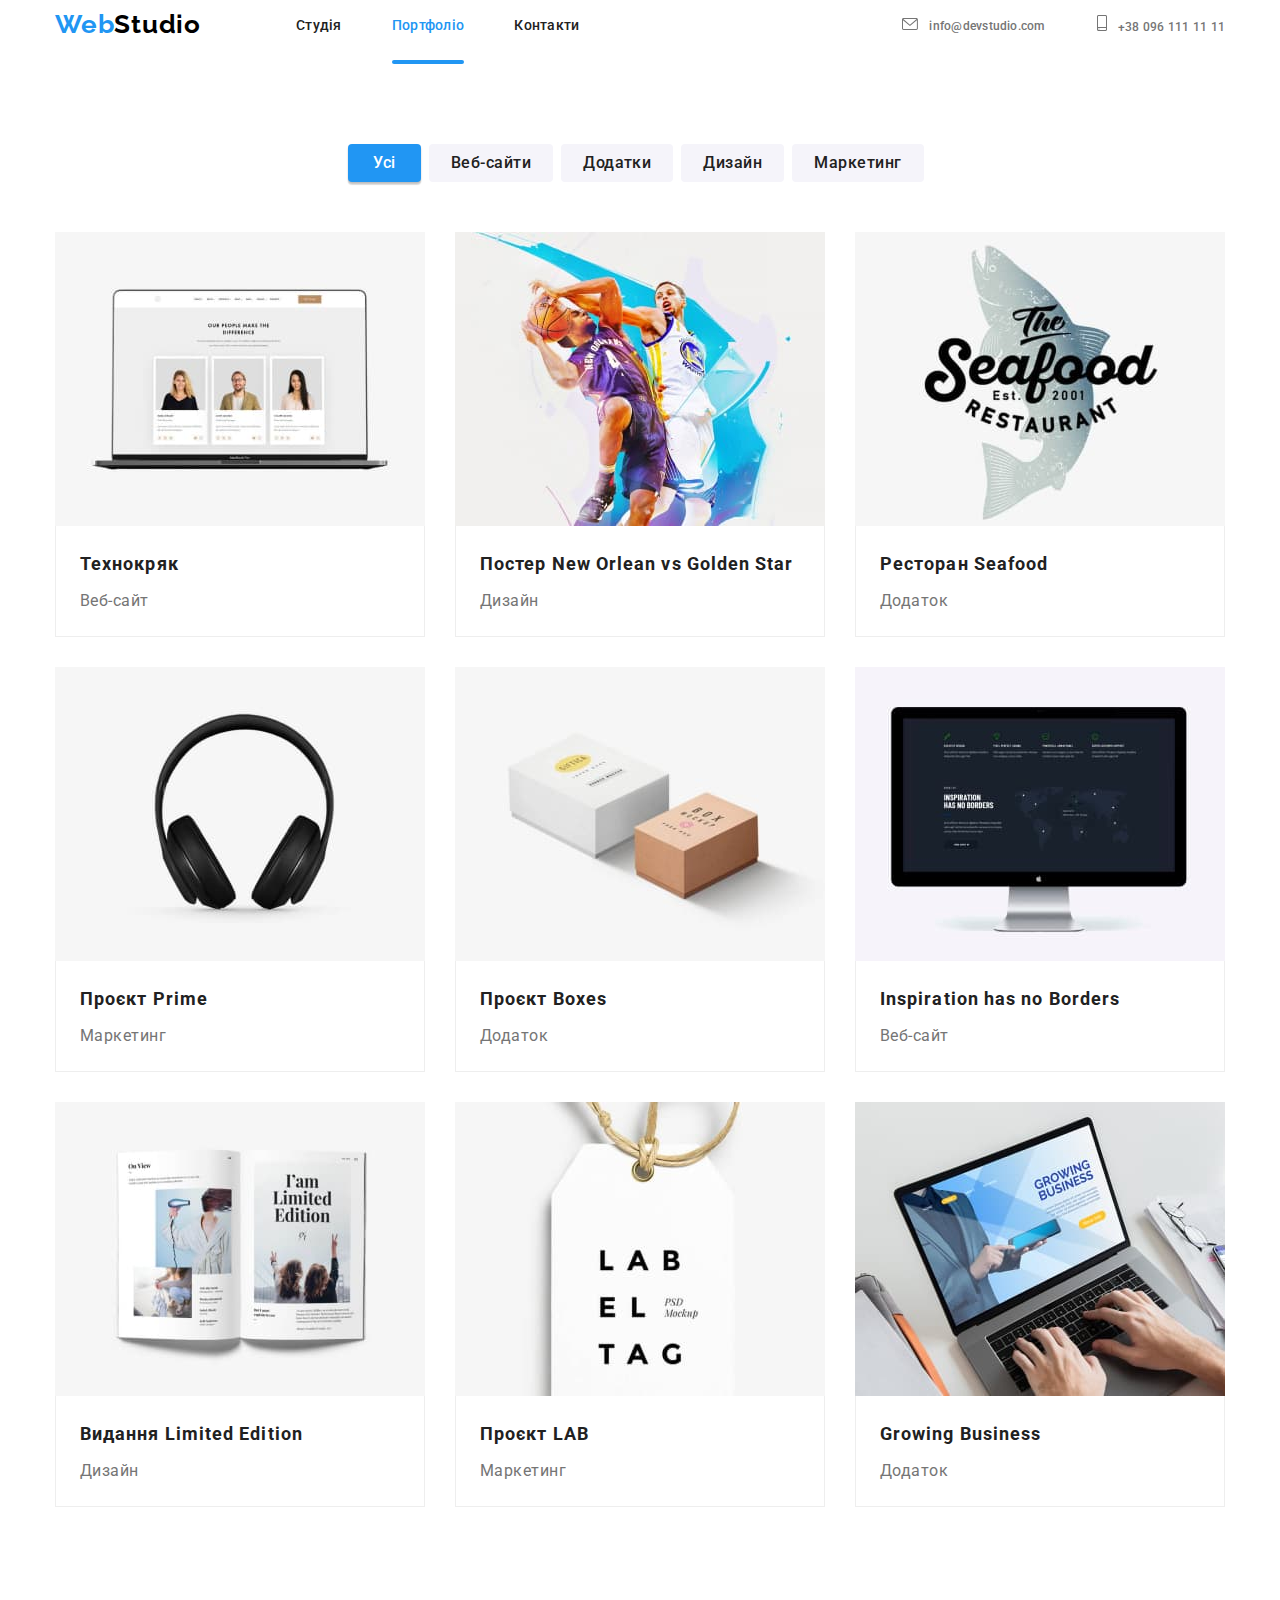
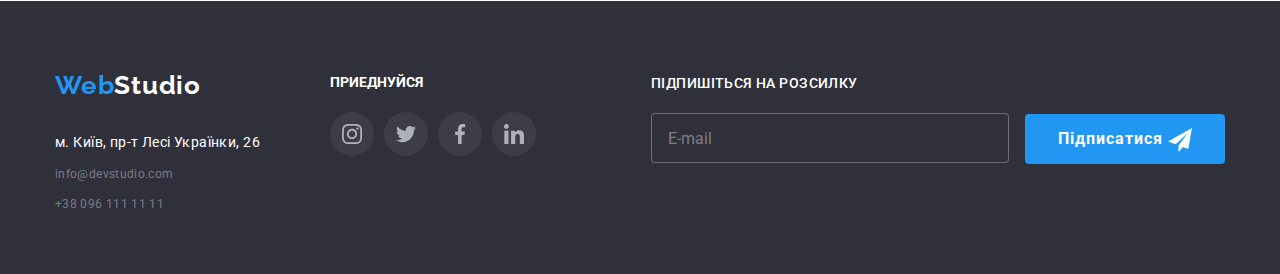
==== portfolio.html @ ecdab1cc "hw-08 in work" ====
<!DOCTYPE html>
<html lang="uk">
  <head>
    <meta charset="UTF-8" />
    <meta http-equiv="X-UA-Compatible" content="IE=edge" />
    <meta name="viewport" content="width=device-width, initial-scale=1.0" />
    <title>Портфоліо-5</title>
    <link
      href="https://fonts.googleapis.com/css2?family=Raleway:wght@700&family=Roboto:wght@400;500;700;900&display=swap"
      rel="stylesheet"
    />
    <link
      rel="stylesheet"
      href="https://cdnjs.cloudflare.com/ajax/libs/modern-normalize/1.1.0/modern-normalize.min.css"
    />
    <link rel="stylesheet" href="./css/main.min.css" />
  </head class="page-header">
  <!-- Body - Портфоліо -->
  <body class="portfolio-page">
    <!-- Header - Портфоліо -->
    <header>
      <div class="container header__container">
        <nav class="header__navigation">
          <a href="index.html" class="logo-studio"
            ><span class="logo-studio__first-title">Web</span
            ><span class="logo-studio__second-title">Studio</span></a
          >
          <ul class="header__nav-menu">
            <li>
              <a class="header__item" href="index.html">Студія</a>
            </li>
            <li>
              <div class="strip-line">
                <a
                  class="header__item header__item--current"
                  href="portfolio.html"
                  >Портфоліо</a
                >
              </div>
            </li>
            <li>
              <a class="header__item" href="#">Контакти</a>
            </li>
          </ul>
        </nav>
        <ul class="connection">
          <li>
            <a class="connection__contact" href="email:info@devstudio.com">
              <svg
                aria-label="конверт"
                class="connection__icon"
                width="16"
                height="12"
              >
                <use href="./images/sprite.svg#icon-envelope"></use>
              </svg>
              info@devstudio.com</a
            >
          </li>
          <li>
            <a class="connection__contact" href="tel:+380961111111">
              <svg
                aria-label="смартфон"
                class="connection__icon"
                width="10"
                height="16"
              >
                <use href="./images/sprite.svg#icon-smartphone"></use>
              </svg>
              +38 096 111 11 11</a
            >
          </li>
        </ul>
      </div>
    </header>
    <!-- Main - Портфоліо -->
    <main class="page-porfolio">
      <section class="services-portfolio section">
        <div class="container">
          <h1 class="visually-hidden">Сторінка портфоліо</h1>
          <ul class="menu menu-nav-porfolio">
            <li class="button-menu">
              <button
                type="button"
                class="list-button list-button--active first"
              >
                Усі
              </button>
            </li>
            <li class="button-menu">
              <button type="button" class="list-button">Веб-сайти</button>
            </li>
            <li class="button-menu">
              <button type="button" class="list-button">Додатки</button>
            </li>
            <li class="button-menu">
              <button type="button" class="list-button">Дизайн</button>
            </li>
            <li class="button-menu">
              <button type="button" class="list-button">Маркетинг</button>
            </li>
          </ul>
          <ul class="menu-service service-portfolio">
            <li class="picture-portfolio">
              <a href="#" class="cards-portfolio">
                <div class="cards-portfolio-overlay">
                  <img src="./images/img-01.jpg" alt="Технокряк" width="370" />
                  <p class="overlay">
                    Ресурс пропонує комплексні пропозиції з різним рівнем
                    функціоналу та сервісів. Все це дозволить відвідувачу
                    отримати вичерпні відомості про компанію чи приватну особу.
                  </p>
                </div>
                <div class="menu-description">
                  <h2 class="menu-portfolio">Технокряк</h2>
                  <p class="service-name">Веб-сайт</p>
                </div>
              </a>
            </li>
            <li class="picture-portfolio">
              <a href="#" class="cards-portfolio">
                <div class="cards-portfolio-overlay">
                  <img
                    src="./images/img-02.jpg"
                    alt="Постер New Orlean vs Golden Star"
                    width="370"
                  />
                  <p class="overlay">
                    Ресурс пропонує комплексні пропозиції з різним рівнем
                    функціоналу та сервісів. Все це дозволить відвідувачу
                    отримати вичерпні відомості про компанію чи приватну особу.
                  </p>
                </div>
                <div class="menu-description">
                  <h2 class="menu-portfolio">
                    Постер New Orlean vs Golden Star
                  </h2>
                  <p class="service-name">Дизайн</p>
                </div>
              </a>
            </li>
            <li class="picture-portfolio">
              <a href="#" class="cards-portfolio">
                <div class="cards-portfolio-overlay">
                  <img
                    src="./images/img-03.jpg"
                    alt="Ресторан Seafood"
                    width="370"
                  />
                  <p class="overlay">
                    Ресурс пропонує комплексні пропозиції з різним рівнем
                    функціоналу та сервісів. Все це дозволить відвідувачу
                    отримати вичерпні відомості про компанію чи приватну особу.
                  </p>
                </div>
                <div class="menu-description">
                  <h2 class="menu-portfolio">Ресторан Seafood</h2>
                  <p class="service-name">Додаток</p>
                </div>
              </a>
            </li>
            <li class="picture-portfolio">
              <a href="#" class="cards-portfolio">
                <div class="cards-portfolio-overlay">
                  <img
                    src="./images/img-04.jpg"
                    alt="Проєкт Prime"
                    width="370"
                  />
                  <p class="overlay">
                    Ресурс пропонує комплексні пропозиції з різним рівнем
                    функціоналу та сервісів. Все це дозволить відвідувачу
                    отримати вичерпні відомості про компанію чи приватну особу.
                  </p>
                </div>
                <div class="menu-description">
                  <h2 class="menu-portfolio">Проєкт Prime</h2>
                  <p class="service-name">Маркетинг</p>
                </div>
              </a>
            </li>
            <li class="picture-portfolio">
              <a href="#" class="cards-portfolio">
                <div class="cards-portfolio-overlay">
                  <img
                    src="./images/img-05.jpg"
                    alt="Проєкт Boxes"
                    width="370"
                  />
                  <p class="overlay">
                    Ресурс пропонує комплексні пропозиції з різним рівнем
                    функціоналу та сервісів. Все це дозволить відвідувачу
                    отримати вичерпні відомості про компанію чи приватну особу.
                  </p>
                </div>
                <div class="menu-description">
                  <h2 class="menu-portfolio">Проєкт Boxes</h2>
                  <p class="service-name">Додаток</p>
                </div>
              </a>
            </li>
            <li class="picture-portfolio">
              <a href="#" class="cards-portfolio">
                <div class="cards-portfolio-overlay">
                  <img
                    src="./images/img-06.jpg"
                    alt="Inspiration has no Borders"
                    width="370"
                  />
                  <p class="overlay">
                    Ресурс пропонує комплексні пропозиції з різним рівнем
                    функціоналу та сервісів. Все це дозволить відвідувачу
                    отримати вичерпні відомості про компанію чи приватну особу.
                  </p>
                </div>
                <div class="menu-description">
                  <h2 class="menu-portfolio">Inspiration has no Borders</h2>
                  <p class="service-name">Веб-сайт</p>
                </div>
              </a>
            </li>
            <li class="picture-portfolio">
              <a href="#" class="cards-portfolio">
                <div class="cards-portfolio-overlay">
                  <img
                    src="./images/img-07.jpg"
                    alt="Видання Limited Edition"
                    width="370"
                  />
                  <p class="overlay">
                    Ресурс пропонує комплексні пропозиції з різним рівнем
                    функціоналу та сервісів. Все це дозволить відвідувачу
                    отримати вичерпні відомості про компанію чи приватну особу.
                  </p>
                </div>
                <div class="menu-description">
                  <h2 class="menu-portfolio">Видання Limited Edition</h2>
                  <p class="service-name">Дизайн</p>
                </div>
              </a>
            </li>
            <li class="picture-portfolio">
              <a href="#" class="cards-portfolio">
                <div class="cards-portfolio-overlay">
                  <img src="./images/img-08.jpg" alt="Проєкт LAB" width="370" />
                  <p class="overlay">
                    Ресурс пропонує комплексні пропозиції з різним рівнем
                    функціоналу та сервісів. Все це дозволить відвідувачу
                    отримати вичерпні відомості про компанію чи приватну особу.
                  </p>
                </div>
                <div class="menu-description">
                  <h2 class="menu-portfolio">Проєкт LAB</h2>
                  <p class="service-name">Маркетинг</p>
                </div>
              </a>
            </li>
            <li class="picture-portfolio">
              <a href="#" class="cards-portfolio">
                <div class="cards-portfolio-overlay">
                  <img
                    src="./images/img-09.jpg"
                    alt="Growing Business"
                    width="370"
                  />
                  <p class="overlay">
                    Ресурс пропонує комплексні пропозиції з різним рівнем
                    функціоналу та сервісів. Все це дозволить відвідувачу
                    отримати вичерпні відомості про компанію чи приватну особу.
                  </p>
                </div>
                <div class="menu-description">
                  <h2 class="menu-portfolio">Growing Business</h2>
                  <p class="service-name">Додаток</p>
                </div>
              </a>
            </li>
          </ul>
        </div>
      </section>
    </main>
    <!-- Footer - Портфоліо -->
    <footer class="footer">
      <div class="container footer-general">
        <div class="footer-nav">
          <a href="#" class="logo-studio"
            ><span class="logo-studio__first-title">Web</span
            ><span class="logo-studio__third-title">Studio</span></a
          >
          <ul class="contacts footer-contacts">
            <li class="footer-connection__contact">
              <a
                class="connection__contact adress"
                href="https://goo.gl/maps/Yw9RbGyQuBQphTTS8"
                >м. Київ, пр-т Лесі Українки, 26
              </a>
            </li>
            <li class="footer-connection__contact">
              <a
                class="connection__contact connection__contact_direct"
                href="email:info@devstudio.com"
                >info@devstudio.com</a
              >
            </li>
            <li class="footer-connection__contact">
              <a
                class="connection__contact connection__contact_direct"
                href="tel:+380961111111"
                >+38 096 111 11 11</a
              >
            </li>
          </ul>
        </div>
        <div class="footer-social">
          <h3 class="footer-social-join">Приеднуйся</h3>
          <!-- Social-list-Footer-->
          <ul class="social-list-footer">
            <li class="list-item-footer">
              <a href="" class="social-link-footer">
                <svg
                  aria-label="інстаграм"
                  class="social-list__icon icon-footer"
                >
                  <use href="./images/sprite.svg#icon-instagram"></use>
                </svg>
              </a>
            </li>
            <li class="list-item-footer">
              <a href="" class="social-link-footer">
                <svg aria-label="твітер" class="social-list__icon icon-footer">
                  <use href="./images/sprite.svg#icon-twitter"></use>
                </svg>
              </a>
            </li>
            <li class="list-item-footer">
              <a href="" class="social-link-footer">
                <svg aria-label="фейсбук" class="social-list__icon icon-footer">
                  <use href="./images/sprite.svg#icon-facebook"></use>
                </svg>
              </a>
            </li>
            <li class="list-item-footer">
              <a href="" class="social-link-footer">
                <svg
                  aria-label="лінкедін"
                  class="social-list__icon icon-footer"
                >
                  <use href="./images/sprite.svg#icon-linkedin"></use>
                </svg>
              </a>
            </li>
          </ul>
        </div>
        <div class="footer-form">
          <p class="footer-form-subscribe">Підпишіться на розсилку</p>
          <form class="footer-form-email">
            <label class="footer-mail-subscribe">
              <input
                type="email"
                class="user-mail-input"
                name="user-mail-input"
                placeholder="E-mail"
              />
            </label>
            <button type="submit" class="footer-form-sending">
              Підписатися
              <svg
                aria-label="літак"
                class="icon-send-plane"
                width="24"
                height="24"
              >
                <use href="./images/sprite.svg#icon-send"></use>
              </svg>
            </button>
          </form>
        </div>
      </div>
    </footer>
  </body>
</html>
---- css/main.min.css ----
:root{--main-opacity-two: #FFFFFF10;--overlay-cards: rgba(33, 150, 243, 0.9);--element-hero: #2F303A;--strip-applications: #2F303A80;--text-page: #000000;--text-contacts: #757575;--bcg-button: #F5F4FA;--bcg-btn-hero: #188CE8;--border-header: #ECECEC;--border-portfolio: #EEEEEE;--modal-backround: #00000050;--modal-close: #00000010;--icon-social: #AFB1B8;--text-placeholder: rgba(117, 117, 117, 0.5);--border-modal: rgba(33, 33, 33, 0.2);--card-distance: 30px;--time-bezier: 250ms cubic-bezier(0.4, 0, 0.2, 1);--card-shadow: 0px 1px 3px rgba(0, 0, 0, 0.12), 0px 1px 1px rgba(0, 0, 0, 0.14), 0px 2px 1px rgba(0, 0, 0, 0.2);--portfolio-shadow: 0px 1px 1px rgba(0, 0, 0, 0.12), 0px 4px 4px rgba(0, 0, 0, 0.06), 1px 4px 6px rgba(0, 0, 0, 0.16);--shadow-button: 0px 3px 1px rgba(0, 0, 0, 0.1), 0px 1px 2px rgba(0, 0, 0, 0.08), 0px 2px 2px rgba(0, 0, 0, 0.12);--shadow-modal-window: 0px 1px 3px rgba(0, 0, 0, 0.12), 0px 1px 1px rgba(0, 0, 0, 0.14), 0px 2px 1px rgba(0, 0, 0, 0.2)}.services-portfolio,.features,.works,.team,.regular-customers{padding-top:60px;padding-bottom:60px}@media screen and (min-width: 1200px){.services-portfolio,.features,.works,.team,.regular-customers{padding-top:94px;padding-bottom:94px}}h1,h2,h3,h4,p,ul,span{margin-top:0;margin-bottom:0}ul{padding-left:0;list-style:none}img{display:block}body{font-family:"Roboto",sans-serif;background-color:#fff;color:#212121}.pointer{cursor:pointer}.connection__contact,.header__item,.mobile__item,.logo-studio,.cards-portfolio,.mobile-menu__contact--telephon,.mobile-menu__contact--mail,.mobile-menu__social-list,.mobile-menu__social-link{text-decoration:none}.container{padding-left:15px;padding-right:15px}@media screen and (min-width: 480px){.container{width:480px;margin-left:auto;margin-right:auto}}@media screen and (min-width: 768px){.container{width:768px}}@media screen and (min-width: 1200px){.container{width:1200px}}.visually-hidden{position:absolute;white-space:nowrap;width:1px;height:1px;overflow:hidden;border:0;padding:0;clip:rect(0 0 0 0);clip-path:inset(50%);margin:-1px}.connection__contact:hover,.connection__contact:focus{color:#2196f3;fill:#2196f3}.connection__icon{margin-right:10px;fill:var(--text-contacts)}.connection__icon:hover,.connection__icon:focus{fill:#2196f3}.connection__contact{font-size:14px;line-height:1.14;font-weight:500;letter-spacing:.02em;color:var(--text-contacts);transition:color var(--time-bezier)}@media screen and (min-width: 1200px){.connection{display:flex;align-items:center;column-gap:52px}}@media screen and (max-width: 767px){.mobile-menu{position:fixed;top:0;left:0;z-index:111;width:100%;background-color:#fff;opacity:0;visibility:hidden;pointer-events:none;transition:opacity var(--time-bezier),visibility var(--time-bezier)}.mobile-menu.is-open{opacity:1;visibility:visible;pointer-events:auto}.mobile-menu__container{position:relative;padding-left:40px}.mobile-menu__close-btn{line-height:0;position:absolute;top:10px;right:15px;background-color:rgba(0,0,0,0);border:0;padding:0;cursor:pointer}.mobile-menu__close-btn:hover,.mobile-menu__close-btn:focus{fill:#2196f3}.mobile-menu__close-icon{width:40px;height:40px}.mobile__item.mobile__item--current{color:#2196f3}.mobile-menu__nav-menu{display:inline-block;margin-top:48px;margin-bottom:302px}.mobile__item{display:block;font-size:40px;font-weight:500;line-height:1.175;color:#212121;letter-spacing:.02em}.mobile__item:not(:last-child){margin-bottom:32px}.mobile__item:hover,.mobile__item:focus{color:#2196f3}.mobile-menu__contact{margin-bottom:64px;display:block}.mobile-menu__contact--telephon{display:block;margin-bottom:32px;font-weight:500;font-size:34px;line-height:1.18;letter-spacing:.02em;color:#2196f3}.mobile-menu__contact--mail{font-weight:500;font-size:24px;line-height:1.17;letter-spacing:.02em;color:var(--text-contacts)}.mobile-menu__social{display:flex;column-gap:10px}.mobile-menu__social-link{display:block;font-weight:500;font-size:18px;line-height:1.22;letter-spacing:.02em;color:#2196f3}.mobile-menu__social-list:not(:last-child){padding-right:10px;border-right:1px solid var(--border-modal)}}@media screen and (min-width: 768px){.mobile-menu{display:none}}.hero__button{margin-top:30px;padding:10px 24px;font-family:"Roboto",sans-serif;color:#fff;background-color:#2196f3;font-size:16px;line-height:1.88;font-weight:700;letter-spacing:.06em;text-align:center;cursor:pointer;border-radius:4px;border:#2196f3;transition:color var(--time-bezier),background-color var(--time-bezier)}.hero__button:hover,.hero__button:focus{color:#fff;background-color:var(--bcg-btn-hero)}@media screen and (min-width: 1200px){.hero__button{padding:10px 32px}}.backdrop{position:fixed;z-index:999;top:0;left:0;width:100%;height:100%;background-color:var(--modal-backround);transition:opacity var(--time-bezier),visibility var(--time-bezier)}.backdrop.is-hidden{visibility:hidden;opacity:0;pointer-events:none}.modal{width:450px;position:absolute;border-radius:4px;top:50%;left:50%;transform:translate(-50%, -50%);padding:40px;background-color:#fff;box-shadow:var(--shadow-modal-window)}.modal-close-icon{fill:var(--text-page)}.modal-close-icon:hover{fill:#2196f3}.modal-close-btn{display:flex;align-items:center;justify-content:center;position:absolute;top:8px;right:8px;width:30px;height:30px;background-color:#fff;border:1px solid var(--modal-close);border-radius:50%;padding:0;cursor:pointer}@media screen and (min-width: 1200px){.modal{width:528px}}.modal-feedback{font-weight:700;font-size:20px;line-height:1.15;text-align:center;color:#212121;margin-bottom:12px}.modal-form{display:flex;flex-direction:column}.modal-form-input{width:100%;height:40px;font-size:12px;border-radius:4px;border:1px solid var(--border-modal);padding-left:42px;transition:border-color var(--time-bezier)}.modal-form-input:focus{border-color:#2196f3;outline:none}.modal-form-input:focus+.icon-modal{fill:#2196f3}.modal-form-text-above{display:block;font-weight:400;font-size:12px;line-height:1.17;color:var(--text-contacts);margin-bottom:4px}.modal-form-message{width:100%;height:120px;font-size:12px;resize:none;border-radius:4px;border:1px solid var(--border-modal);padding:12px 16px;transition:border-color var(--time-bezier)}.modal-form-message:focus{outline:none;border-color:#2196f3}.modal-form-message::placeholder{font-size:12px;line-height:1.17;color:var(--text-placeholder)}.modal-form-field{margin-bottom:10px}.modal-form-icon{position:relative;display:block}.icon-modal{position:absolute;top:50%;left:12px;transform:translateY(-50%);fill:#212121;transition:fill var(--time-bezier)}.modal-form-icon-check{width:16px;height:15px;border:2px solid #212121;border-radius:2px;background-color:#fff;cursor:pointer;margin-right:7px}.modal-form-check{position:absolute;appearance:none;text-decoration-color:#188ce8}.modal-form-check:focus+.modal-form-icon-check{box-shadow:0 0 0 1px #2196f3}.modal-form-check:checked+.modal-form-icon-check{background-color:#2196f3;border:none}.modal-form-check:checked+.modal-form-icon-check .modal-form-icon-policy{display:block}.modal-form-agreement{display:flex;justify-content:center;align-items:center;margin-top:10px;margin-bottom:30px}.modal-form-icon-policy{display:none;fill:#fff}.modal-text-policy{font-size:14px;line-height:1.7;text-decoration:underline;color:#2196f3}.modal-text-policy:hover{text-decoration:none}.modal-text-policy-first{font-size:14px;letter-spacing:.03em;line-height:1.7;color:var(--text-contacts)}.modal-form-submit{cursor:pointer;margin:auto;width:200px;height:50px;font-size:16px;line-height:1.88;font-weight:700;background-color:#2196f3;color:#fff;border:#2196f3;letter-spacing:.06em;border-radius:4px;text-align:center;box-shadow:0px 4px 4px rgba(0,0,0,.25);transition:color var(--time-bezier),background-color var(--time-bezier)}.modal-form-submit:hover,.modal-form-submit:focus{color:#fff;background-color:var(--bcg-btn-hero)}.menu-service{display:flex;flex-wrap:wrap;margin-top:calc(-1*var(--card-distance));margin-left:calc(-1*var(--card-distance))}.menu-service>.picture-portfolio{flex-basis:calc(33.3333333333% - var(--card-distance));margin-left:var(--card-distance);margin-top:var(--card-distance)}.picture-portfolio{text-align:left;padding-bottom:0px}.cards-portfolio-overlay{position:relative;overflow:hidden}.overlay{display:flex;position:absolute;align-items:center;top:0;left:0;height:100%;width:100%;background-color:rgba(33,150,243,.9);color:#fff;font-size:18px;font-weight:400;line-height:1.56;letter-spacing:.03em;padding:0 24px;overflow:auto;transform:translateY(100%);transition:transform var(--time-bezier)}.cards-portfolio:hover .overlay,.cards-portfolio:focus .overlay{transform:translateY(0)}.menu-description{border-left:1px solid var(--border-portfolio);border-bottom:1px solid var(--border-portfolio);border-right:1px solid var(--border-portfolio);padding:20px 24px}.logo-studio{font-family:"Raleway",sans-serif;font-size:24px;font-weight:700;line-height:1.17;letter-spacing:.03em}.logo-studio__first-title{color:#2196f3}.logo-studio__second-title{color:var(--text-page)}.logo-studio__third-title{color:#fff}@media screen and (min-width: 1200px){.logo-studio{font-size:26px;line-height:1.92}}.list-button{font-family:"Roboto",sans-serif;font-weight:500;font-size:16px;line-height:1.63;letter-spacing:.03em;color:#212121;background-color:var(--bcg-button);border:var(--bcg-button);border-radius:4px;padding:6px 22px;cursor:pointer;transition:color var(--time-bezier),background-color var(--time-bezier),box-shadow var(--time-bezier)}.list-button:hover,.list-button:focus{color:#fff;background-color:#2196f3;box-shadow:var(--shadow-button)}.list-button.list-button--active{background-color:#2196f3;color:#fff;box-shadow:var(--shadow-button)}.first{padding:6px 25px}@media screen and (max-width: 767px){.header__nav-menu{display:none}.connection__header{display:none}.open-mobile-menu-btn{line-height:0;border:none;background-color:rgba(0,0,0,0);padding:0;cursor:pointer}.open-mobile-menu-btn__icon{width:40px;height:40px}.page-header{padding-top:10px;padding-bottom:10px}}.header__container{display:flex;align-items:center;justify-content:space-between}@media screen and (min-width: 768px){.open-mobile-menu-btn{display:none}.header__nav-menu,.header__navigation{display:flex;align-items:center}.header__item{position:relative;font-size:14px;line-height:1.14;font-weight:500;letter-spacing:.02em;color:#212121;transition:color var(--time-bezier)}.header__item:hover,.header__item:focus{color:#2196f3;fill:#2196f3}.header__item.header__item--current{color:#2196f3}.header__nav-menu{column-gap:50px}.header__navigation{column-gap:87px}.header__item--current::after{content:"";position:absolute;bottom:-31px;left:0;width:100%;height:4px;background-color:#2196f3;border-radius:2px}.connection__icon{margin-right:8px;fill:var(--text-contacts)}.connection__contact{font-size:12px;line-height:1.17;font-weight:500;letter-spacing:.02em;color:var(--text-contacts);transition:color var(--time-bezier)}.page-header{padding-top:21px;padding-bottom:21px}}@media screen and (min-width: 1200px){.header__navigation{column-gap:95px}.page-header{padding-top:23px;padding-bottom:24px;border-bottom:1px solid var(--border-header)}}.hero{padding:118px 0;text-align:center;background-position:center;background-repeat:no-repeat;background-image:linear-gradient(rgba(47, 48, 58, 0.4), rgba(47, 48, 58, 0.4)),url(../images/_Header_Mobx1.jpg)}.hero__title{color:#fff;font-size:26px;line-height:1.62;font-weight:900;text-transform:uppercase;text-align:center;letter-spacing:.06em}@media screen and (min-width: 768px){.hero{background-image:linear-gradient(rgba(47, 48, 58, 0.4), rgba(47, 48, 58, 0.4)),url(../images/_Header_Tabx1.jpg)}}@media screen and (min-width: 1200px){.hero{padding:200px 0;width:1600px;margin:0 auto;background-size:cover;background-image:linear-gradient(rgba(47, 48, 58, 0.4), rgba(47, 48, 58, 0.4)),url(../images/_Header_Descx1.jpg)}.hero__title{font-size:44px;line-height:1.36}}.footer-form{margin-top:12px;margin-left:auto}.footer-form-subscribe{font-weight:500;font-size:14px;line-height:1.43;letter-spacing:.03em;text-transform:uppercase;color:#fff;margin-bottom:20px}.footer-mail-subscribe{margin-right:12px}.user-mail-input{width:358px;height:50px;color:#fff;font-size:16px;line-height:1.25;padding-left:16px;border-radius:4px;border:1px solid rgba(255,255,255,.3);background-color:var(--element-hero)}.user-mail-input::placeholder{font-weight:400;font-size:16px;line-height:1.25;color:rgba(255,255,255,.3764705882);margin-left:16px}.footer-form-sending{margin:auto;width:200px;height:50px;font-size:16px;line-height:1.88;font-weight:700;background-color:#2196f3;color:#fff;border:#2196f3;letter-spacing:.06em;border-radius:4px;cursor:pointer;text-align:center;transition:color var(--time-bezier),background-color var(--time-bezier)}.footer-form-sending:hover,.footer-form-sending:focus{color:#fff;background-color:var(--bcg-btn-hero)}.icon-send-plane{display:inline-block;vertical-align:middle;fill:#fff}.footer-contacts{margin-top:20px}.footer{background-color:var(--element-hero);padding:60px 0 60px 0}.adress{font-size:14px;line-height:1.71;letter-spacing:.03em;font-weight:400;color:#fff}.connection__contact_direct{line-height:1.71;letter-spacing:.03em;font-weight:400;color:rgba(255,255,255,.3764705882)}.footer-connection__contact:not(:last-child){margin-bottom:9px}.footer-social-join{font-size:14px;font-weight:700;line-height:1.24;text-transform:uppercase;color:#fff;letter-spacing:3%;display:inline-block;margin-bottom:20px}.social-list-footer{display:flex;justify-content:center;column-gap:10px;padding-bottom:30px}.footer-nav,.footer-social{display:inline-block}.footer-general{display:flex}.footer-social{margin-left:70px;margin-top:12px}.icon-footer{fill:#fff}.social-link-footer{display:flex;align-items:center;justify-content:center;width:44px;height:44px;border-radius:50%;background-color:var(--main-opacity-two);transition:background-color var(--time-bezier)}.social-link-footer:hover,.social-link-footer:focus{background-color:#2196f3}.regular-customers__logo{display:flex;justify-content:space-between;gap:30px}.regular-customers__link{display:flex;align-items:center;justify-content:center;height:92px;border-radius:4px;border:1px solid var(--icon-social);background-color:#fff;transition:border var(--time-bezier)}.regular-customers__link:hover,.regular-customers__link:focus{border:1px solid #2196f3}.regular-customers__icon-logo{width:106px;height:60px;fill:var(--icon-social);transition:fill var(--time-bezier)}.regular-customers__link:hover .regular-customers__icon-logo,.regular-customers__link:focus .regular-customers__icon-logo{fill:#2196f3}.regular-customers__icon-clients{width:calc((100% - 150px)/6)}.socila-list{display:flex;justify-content:center;column-gap:10px}.social-list__icon{width:20px;height:20px;fill:var(--icon-social);transition:fill var(--time-bezier)}.social-list__link{display:flex;align-items:center;justify-content:center;width:44px;height:44px;border-radius:50%;background-color:#fff;transition:background-color var(--time-bezier)}.social-list__link:hover,.social-list__link:focus{background-color:#2196f3}.social-list__link:hover .social-list__icon,.social-list__link:focus .social-list__icon{fill:#fff}.team{background-color:var(--bcg-button)}.team__menu{display:flex;justify-content:space-between}.team__foto{text-align:center;background-color:#fff;border-radius:0 0 4px 4px;box-shadow:var(--card-shadow);width:calc((100% - 90px)/4)}.team__members{padding-top:30px;padding-bottom:30px}.team__employee{margin-bottom:10px;font-size:16px;font-weight:500;line-height:1.19;letter-spacing:.03em}.team__direction{font-size:16px;font-weight:400;line-height:1.19;letter-spacing:.03em;color:var(--text-contacts);margin-bottom:16px}.work__menu-foto{display:flex;justify-content:space-between}.work__foto-work{position:relative;width:calc((100% - 60px)/3)}.work__title,.team__title,.regular-customers__title{font-size:36px;line-height:1.17;font-weight:700;letter-spacing:.03em;text-align:center;margin-bottom:50px}.work{padding-top:0}.work__text-applcations{position:absolute;font-size:14px;line-height:1.43;text-transform:uppercase;font-weight:700;color:#fff;top:50%;left:50%;transform:translate(-50%, -50%)}.work__applications{position:absolute;bottom:0;left:0;width:100%;height:70px;background-color:var(--strip-applications)}.menu-nav-porfolio{display:flex;justify-content:center;margin-bottom:50px}.button-menu{margin-right:8px}.cards-portfolio{display:block;transition:box-shadow var(--time-bezier)}.cards-portfolio:hover,.cards-portfolio:focus{box-shadow:var(--portfolio-shadow)}.menu-portfolio{font-weight:700;font-size:18px;line-height:2;letter-spacing:.06em;color:#212121}.service-name{font-weight:400;font-size:16px;line-height:1.88;letter-spacing:.03em;color:var(--text-contacts);margin-top:4px}.features__features-card{margin-bottom:30px}.features__description{font-size:14px;font-weight:700;line-height:1.14;letter-spacing:.03em;text-transform:uppercase;margin-bottom:10px}.features__advantage{display:flex;align-items:center;justify-content:center;height:120px;border-radius:4px;background-color:var(--bcg-button);margin-bottom:30px}.features__transcript{font-size:14px;line-height:1.71;letter-spacing:.03em;color:var(--text-contacts)}@media screen and (min-width: 768px){.features__features-card{width:354px;display:inline-block}}@media screen and (min-width: 1200px){.features__features-menu{display:flex;justify-content:space-between}.features__features-card{width:calc((100% - 90px)/4)}}/*# sourceMappingURL=main.min.css.map */
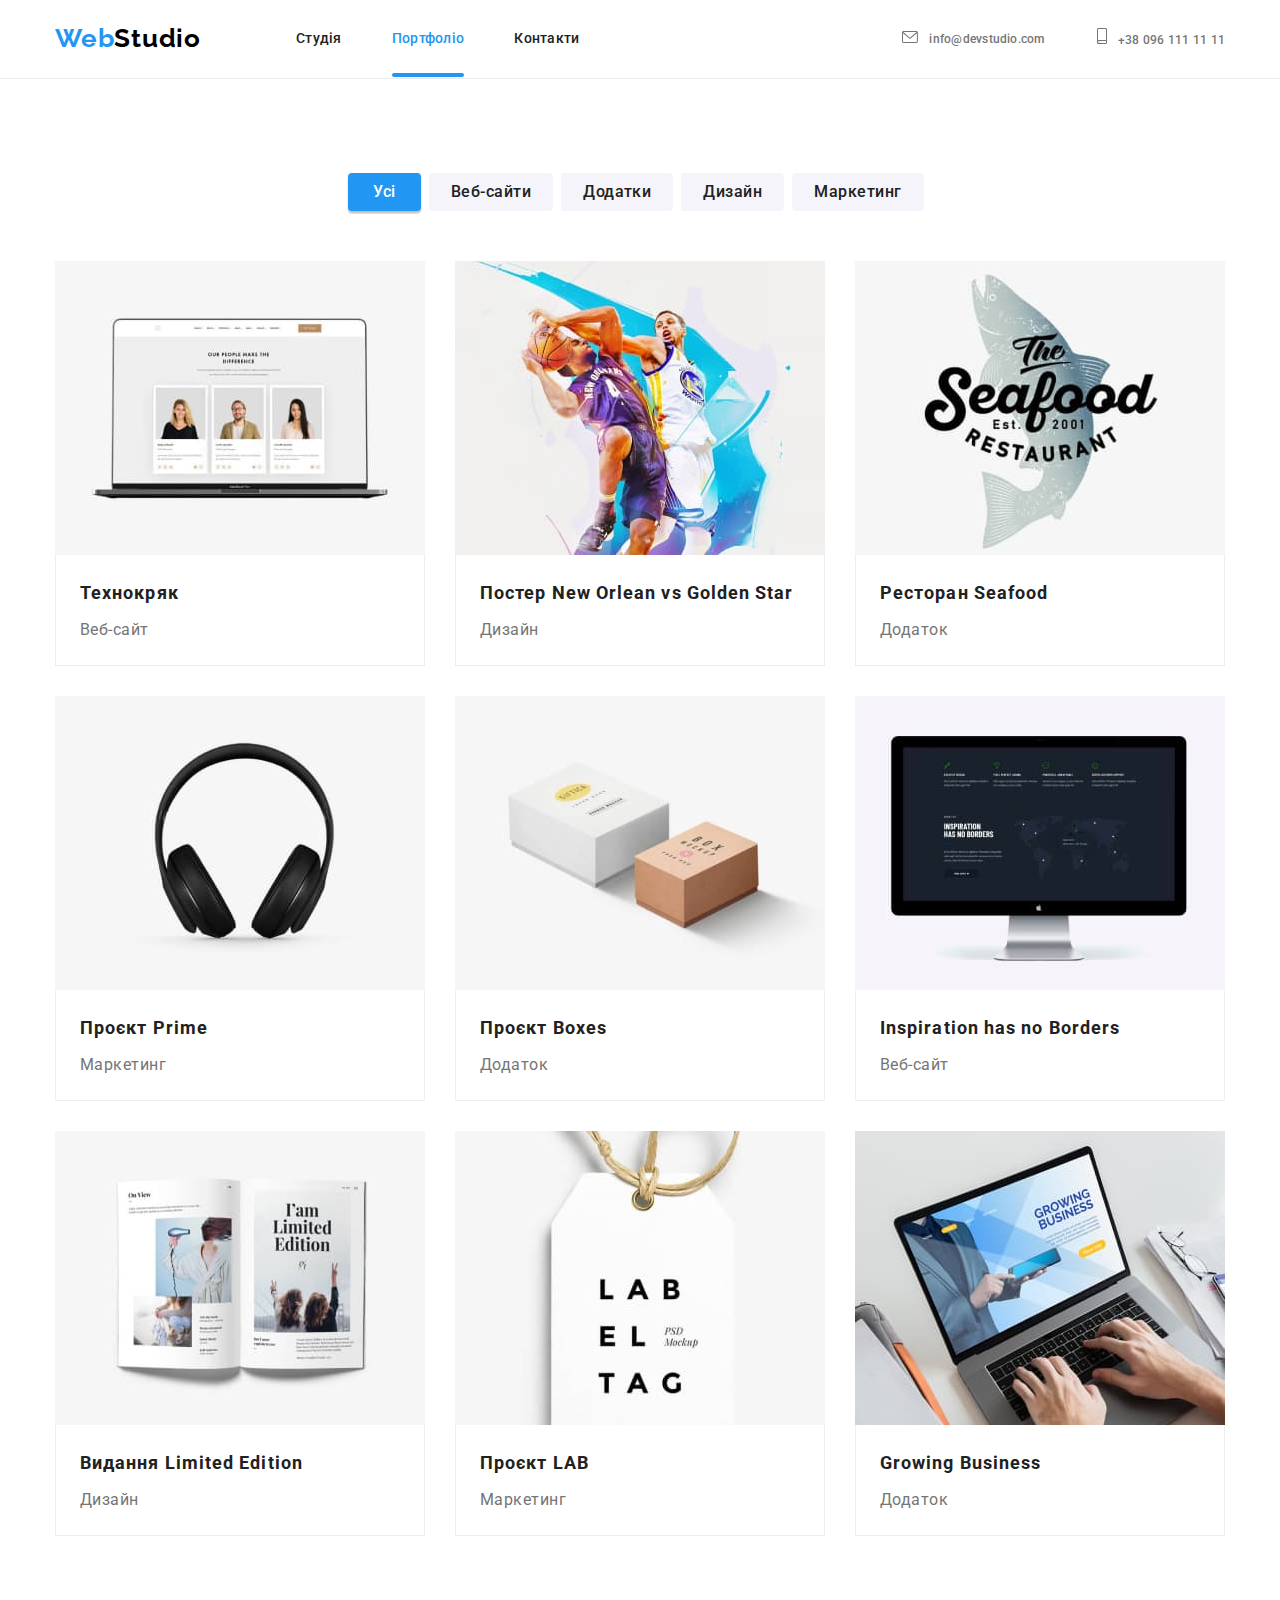
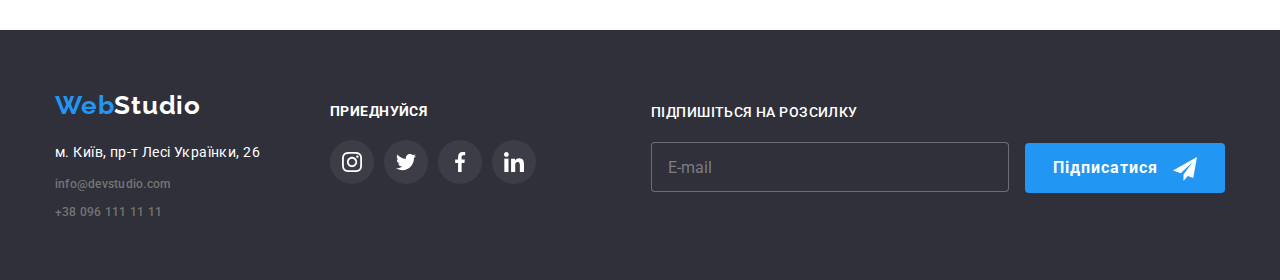
==== commit 3a482b24: "hw-08 Part-1" ====
--- a/portfolio.html
+++ b/portfolio.html
@@ -14,11 +14,11 @@
       href="https://cdnjs.cloudflare.com/ajax/libs/modern-normalize/1.1.0/modern-normalize.min.css"
     />
     <link rel="stylesheet" href="./css/main.min.css" />
-  </head class="page-header">
+  </head>
   <!-- Body - Портфоліо -->
   <body class="portfolio-page">
     <!-- Header - Портфоліо -->
-    <header>
+    <header class="page-header">
       <div class="container header__container">
         <nav class="header__navigation">
           <a href="index.html" class="logo-studio"
@@ -319,7 +319,7 @@
               <a href="" class="social-link-footer">
                 <svg
                   aria-label="інстаграм"
-                  class="social-list__icon icon-footer"
+                  class="footer-social__icon icon-footer"
                 >
                   <use href="./images/sprite.svg#icon-instagram"></use>
                 </svg>
@@ -327,14 +327,20 @@
             </li>
             <li class="list-item-footer">
               <a href="" class="social-link-footer">
-                <svg aria-label="твітер" class="social-list__icon icon-footer">
+                <svg
+                  aria-label="твітер"
+                  class="footer-social__icon icon-footer"
+                >
                   <use href="./images/sprite.svg#icon-twitter"></use>
                 </svg>
               </a>
             </li>
             <li class="list-item-footer">
               <a href="" class="social-link-footer">
-                <svg aria-label="фейсбук" class="social-list__icon icon-footer">
+                <svg
+                  aria-label="фейсбук"
+                  class="footer-social__icon icon-footer"
+                >
                   <use href="./images/sprite.svg#icon-facebook"></use>
                 </svg>
               </a>
@@ -343,7 +349,7 @@
               <a href="" class="social-link-footer">
                 <svg
                   aria-label="лінкедін"
-                  class="social-list__icon icon-footer"
+                  class="footer-social__icon icon-footer"
                 >
                   <use href="./images/sprite.svg#icon-linkedin"></use>
                 </svg>
--- a/css/main.min.css
+++ b/css/main.min.css
@@ -1 +1 @@
-:root{--main-opacity-two: #FFFFFF10;--overlay-cards: rgba(33, 150, 243, 0.9);--element-hero: #2F303A;--strip-applications: #2F303A80;--text-page: #000000;--text-contacts: #757575;--bcg-button: #F5F4FA;--bcg-btn-hero: #188CE8;--border-header: #ECECEC;--border-portfolio: #EEEEEE;--modal-backround: #00000050;--modal-close: #00000010;--icon-social: #AFB1B8;--text-placeholder: rgba(117, 117, 117, 0.5);--border-modal: rgba(33, 33, 33, 0.2);--card-distance: 30px;--time-bezier: 250ms cubic-bezier(0.4, 0, 0.2, 1);--card-shadow: 0px 1px 3px rgba(0, 0, 0, 0.12), 0px 1px 1px rgba(0, 0, 0, 0.14), 0px 2px 1px rgba(0, 0, 0, 0.2);--portfolio-shadow: 0px 1px 1px rgba(0, 0, 0, 0.12), 0px 4px 4px rgba(0, 0, 0, 0.06), 1px 4px 6px rgba(0, 0, 0, 0.16);--shadow-button: 0px 3px 1px rgba(0, 0, 0, 0.1), 0px 1px 2px rgba(0, 0, 0, 0.08), 0px 2px 2px rgba(0, 0, 0, 0.12);--shadow-modal-window: 0px 1px 3px rgba(0, 0, 0, 0.12), 0px 1px 1px rgba(0, 0, 0, 0.14), 0px 2px 1px rgba(0, 0, 0, 0.2)}.services-portfolio,.features,.works,.team,.regular-customers{padding-top:60px;padding-bottom:60px}@media screen and (min-width: 1200px){.services-portfolio,.features,.works,.team,.regular-customers{padding-top:94px;padding-bottom:94px}}h1,h2,h3,h4,p,ul,span{margin-top:0;margin-bottom:0}ul{padding-left:0;list-style:none}img{display:block}body{font-family:"Roboto",sans-serif;background-color:#fff;color:#212121}.pointer{cursor:pointer}.connection__contact,.header__item,.mobile__item,.logo-studio,.cards-portfolio,.mobile-menu__contact--telephon,.mobile-menu__contact--mail,.mobile-menu__social-list,.mobile-menu__social-link{text-decoration:none}.container{padding-left:15px;padding-right:15px}@media screen and (min-width: 480px){.container{width:480px;margin-left:auto;margin-right:auto}}@media screen and (min-width: 768px){.container{width:768px}}@media screen and (min-width: 1200px){.container{width:1200px}}.visually-hidden{position:absolute;white-space:nowrap;width:1px;height:1px;overflow:hidden;border:0;padding:0;clip:rect(0 0 0 0);clip-path:inset(50%);margin:-1px}.connection__contact:hover,.connection__contact:focus{color:#2196f3;fill:#2196f3}.connection__icon{margin-right:10px;fill:var(--text-contacts)}.connection__icon:hover,.connection__icon:focus{fill:#2196f3}.connection__contact{font-size:14px;line-height:1.14;font-weight:500;letter-spacing:.02em;color:var(--text-contacts);transition:color var(--time-bezier)}@media screen and (min-width: 1200px){.connection{display:flex;align-items:center;column-gap:52px}}@media screen and (max-width: 767px){.mobile-menu{position:fixed;top:0;left:0;z-index:111;width:100%;background-color:#fff;opacity:0;visibility:hidden;pointer-events:none;transition:opacity var(--time-bezier),visibility var(--time-bezier)}.mobile-menu.is-open{opacity:1;visibility:visible;pointer-events:auto}.mobile-menu__container{position:relative;padding-left:40px}.mobile-menu__close-btn{line-height:0;position:absolute;top:10px;right:15px;background-color:rgba(0,0,0,0);border:0;padding:0;cursor:pointer}.mobile-menu__close-btn:hover,.mobile-menu__close-btn:focus{fill:#2196f3}.mobile-menu__close-icon{width:40px;height:40px}.mobile__item.mobile__item--current{color:#2196f3}.mobile-menu__nav-menu{display:inline-block;margin-top:48px;margin-bottom:302px}.mobile__item{display:block;font-size:40px;font-weight:500;line-height:1.175;color:#212121;letter-spacing:.02em}.mobile__item:not(:last-child){margin-bottom:32px}.mobile__item:hover,.mobile__item:focus{color:#2196f3}.mobile-menu__contact{margin-bottom:64px;display:block}.mobile-menu__contact--telephon{display:block;margin-bottom:32px;font-weight:500;font-size:34px;line-height:1.18;letter-spacing:.02em;color:#2196f3}.mobile-menu__contact--mail{font-weight:500;font-size:24px;line-height:1.17;letter-spacing:.02em;color:var(--text-contacts)}.mobile-menu__social{display:flex;column-gap:10px}.mobile-menu__social-link{display:block;font-weight:500;font-size:18px;line-height:1.22;letter-spacing:.02em;color:#2196f3}.mobile-menu__social-list:not(:last-child){padding-right:10px;border-right:1px solid var(--border-modal)}}@media screen and (min-width: 768px){.mobile-menu{display:none}}.hero__button{margin-top:30px;padding:10px 24px;font-family:"Roboto",sans-serif;color:#fff;background-color:#2196f3;font-size:16px;line-height:1.88;font-weight:700;letter-spacing:.06em;text-align:center;cursor:pointer;border-radius:4px;border:#2196f3;transition:color var(--time-bezier),background-color var(--time-bezier)}.hero__button:hover,.hero__button:focus{color:#fff;background-color:var(--bcg-btn-hero)}@media screen and (min-width: 1200px){.hero__button{padding:10px 32px}}.backdrop{position:fixed;z-index:999;top:0;left:0;width:100%;height:100%;background-color:var(--modal-backround);transition:opacity var(--time-bezier),visibility var(--time-bezier)}.backdrop.is-hidden{visibility:hidden;opacity:0;pointer-events:none}.modal{width:450px;position:absolute;border-radius:4px;top:50%;left:50%;transform:translate(-50%, -50%);padding:40px;background-color:#fff;box-shadow:var(--shadow-modal-window)}.modal-close-icon{fill:var(--text-page)}.modal-close-icon:hover{fill:#2196f3}.modal-close-btn{display:flex;align-items:center;justify-content:center;position:absolute;top:8px;right:8px;width:30px;height:30px;background-color:#fff;border:1px solid var(--modal-close);border-radius:50%;padding:0;cursor:pointer}@media screen and (min-width: 1200px){.modal{width:528px}}.modal-feedback{font-weight:700;font-size:20px;line-height:1.15;text-align:center;color:#212121;margin-bottom:12px}.modal-form{display:flex;flex-direction:column}.modal-form-input{width:100%;height:40px;font-size:12px;border-radius:4px;border:1px solid var(--border-modal);padding-left:42px;transition:border-color var(--time-bezier)}.modal-form-input:focus{border-color:#2196f3;outline:none}.modal-form-input:focus+.icon-modal{fill:#2196f3}.modal-form-text-above{display:block;font-weight:400;font-size:12px;line-height:1.17;color:var(--text-contacts);margin-bottom:4px}.modal-form-message{width:100%;height:120px;font-size:12px;resize:none;border-radius:4px;border:1px solid var(--border-modal);padding:12px 16px;transition:border-color var(--time-bezier)}.modal-form-message:focus{outline:none;border-color:#2196f3}.modal-form-message::placeholder{font-size:12px;line-height:1.17;color:var(--text-placeholder)}.modal-form-field{margin-bottom:10px}.modal-form-icon{position:relative;display:block}.icon-modal{position:absolute;top:50%;left:12px;transform:translateY(-50%);fill:#212121;transition:fill var(--time-bezier)}.modal-form-icon-check{width:16px;height:15px;border:2px solid #212121;border-radius:2px;background-color:#fff;cursor:pointer;margin-right:7px}.modal-form-check{position:absolute;appearance:none;text-decoration-color:#188ce8}.modal-form-check:focus+.modal-form-icon-check{box-shadow:0 0 0 1px #2196f3}.modal-form-check:checked+.modal-form-icon-check{background-color:#2196f3;border:none}.modal-form-check:checked+.modal-form-icon-check .modal-form-icon-policy{display:block}.modal-form-agreement{display:flex;justify-content:center;align-items:center;margin-top:10px;margin-bottom:30px}.modal-form-icon-policy{display:none;fill:#fff}.modal-text-policy{font-size:14px;line-height:1.7;text-decoration:underline;color:#2196f3}.modal-text-policy:hover{text-decoration:none}.modal-text-policy-first{font-size:14px;letter-spacing:.03em;line-height:1.7;color:var(--text-contacts)}.modal-form-submit{cursor:pointer;margin:auto;width:200px;height:50px;font-size:16px;line-height:1.88;font-weight:700;background-color:#2196f3;color:#fff;border:#2196f3;letter-spacing:.06em;border-radius:4px;text-align:center;box-shadow:0px 4px 4px rgba(0,0,0,.25);transition:color var(--time-bezier),background-color var(--time-bezier)}.modal-form-submit:hover,.modal-form-submit:focus{color:#fff;background-color:var(--bcg-btn-hero)}.menu-service{display:flex;flex-wrap:wrap;margin-top:calc(-1*var(--card-distance));margin-left:calc(-1*var(--card-distance))}.menu-service>.picture-portfolio{flex-basis:calc(33.3333333333% - var(--card-distance));margin-left:var(--card-distance);margin-top:var(--card-distance)}.picture-portfolio{text-align:left;padding-bottom:0px}.cards-portfolio-overlay{position:relative;overflow:hidden}.overlay{display:flex;position:absolute;align-items:center;top:0;left:0;height:100%;width:100%;background-color:rgba(33,150,243,.9);color:#fff;font-size:18px;font-weight:400;line-height:1.56;letter-spacing:.03em;padding:0 24px;overflow:auto;transform:translateY(100%);transition:transform var(--time-bezier)}.cards-portfolio:hover .overlay,.cards-portfolio:focus .overlay{transform:translateY(0)}.menu-description{border-left:1px solid var(--border-portfolio);border-bottom:1px solid var(--border-portfolio);border-right:1px solid var(--border-portfolio);padding:20px 24px}.logo-studio{font-family:"Raleway",sans-serif;font-size:24px;font-weight:700;line-height:1.17;letter-spacing:.03em}.logo-studio__first-title{color:#2196f3}.logo-studio__second-title{color:var(--text-page)}.logo-studio__third-title{color:#fff}@media screen and (min-width: 1200px){.logo-studio{font-size:26px;line-height:1.92}}.list-button{font-family:"Roboto",sans-serif;font-weight:500;font-size:16px;line-height:1.63;letter-spacing:.03em;color:#212121;background-color:var(--bcg-button);border:var(--bcg-button);border-radius:4px;padding:6px 22px;cursor:pointer;transition:color var(--time-bezier),background-color var(--time-bezier),box-shadow var(--time-bezier)}.list-button:hover,.list-button:focus{color:#fff;background-color:#2196f3;box-shadow:var(--shadow-button)}.list-button.list-button--active{background-color:#2196f3;color:#fff;box-shadow:var(--shadow-button)}.first{padding:6px 25px}@media screen and (max-width: 767px){.header__nav-menu{display:none}.connection__header{display:none}.open-mobile-menu-btn{line-height:0;border:none;background-color:rgba(0,0,0,0);padding:0;cursor:pointer}.open-mobile-menu-btn__icon{width:40px;height:40px}.page-header{padding-top:10px;padding-bottom:10px}}.header__container{display:flex;align-items:center;justify-content:space-between}@media screen and (min-width: 768px){.open-mobile-menu-btn{display:none}.header__nav-menu,.header__navigation{display:flex;align-items:center}.header__item{position:relative;font-size:14px;line-height:1.14;font-weight:500;letter-spacing:.02em;color:#212121;transition:color var(--time-bezier)}.header__item:hover,.header__item:focus{color:#2196f3;fill:#2196f3}.header__item.header__item--current{color:#2196f3}.header__nav-menu{column-gap:50px}.header__navigation{column-gap:87px}.header__item--current::after{content:"";position:absolute;bottom:-31px;left:0;width:100%;height:4px;background-color:#2196f3;border-radius:2px}.connection__icon{margin-right:8px;fill:var(--text-contacts)}.connection__contact{font-size:12px;line-height:1.17;font-weight:500;letter-spacing:.02em;color:var(--text-contacts);transition:color var(--time-bezier)}.page-header{padding-top:21px;padding-bottom:21px}}@media screen and (min-width: 1200px){.header__navigation{column-gap:95px}.page-header{padding-top:23px;padding-bottom:24px;border-bottom:1px solid var(--border-header)}}.hero{padding:118px 0;text-align:center;background-position:center;background-repeat:no-repeat;background-image:linear-gradient(rgba(47, 48, 58, 0.4), rgba(47, 48, 58, 0.4)),url(../images/_Header_Mobx1.jpg)}.hero__title{color:#fff;font-size:26px;line-height:1.62;font-weight:900;text-transform:uppercase;text-align:center;letter-spacing:.06em}@media screen and (min-width: 768px){.hero{background-image:linear-gradient(rgba(47, 48, 58, 0.4), rgba(47, 48, 58, 0.4)),url(../images/_Header_Tabx1.jpg)}}@media screen and (min-width: 1200px){.hero{padding:200px 0;width:1600px;margin:0 auto;background-size:cover;background-image:linear-gradient(rgba(47, 48, 58, 0.4), rgba(47, 48, 58, 0.4)),url(../images/_Header_Descx1.jpg)}.hero__title{font-size:44px;line-height:1.36}}.footer-form{margin-top:12px;margin-left:auto}.footer-form-subscribe{font-weight:500;font-size:14px;line-height:1.43;letter-spacing:.03em;text-transform:uppercase;color:#fff;margin-bottom:20px}.footer-mail-subscribe{margin-right:12px}.user-mail-input{width:358px;height:50px;color:#fff;font-size:16px;line-height:1.25;padding-left:16px;border-radius:4px;border:1px solid rgba(255,255,255,.3);background-color:var(--element-hero)}.user-mail-input::placeholder{font-weight:400;font-size:16px;line-height:1.25;color:rgba(255,255,255,.3764705882);margin-left:16px}.footer-form-sending{margin:auto;width:200px;height:50px;font-size:16px;line-height:1.88;font-weight:700;background-color:#2196f3;color:#fff;border:#2196f3;letter-spacing:.06em;border-radius:4px;cursor:pointer;text-align:center;transition:color var(--time-bezier),background-color var(--time-bezier)}.footer-form-sending:hover,.footer-form-sending:focus{color:#fff;background-color:var(--bcg-btn-hero)}.icon-send-plane{display:inline-block;vertical-align:middle;fill:#fff}.footer-contacts{margin-top:20px}.footer{background-color:var(--element-hero);padding:60px 0 60px 0}.adress{font-size:14px;line-height:1.71;letter-spacing:.03em;font-weight:400;color:#fff}.connection__contact_direct{line-height:1.71;letter-spacing:.03em;font-weight:400;color:rgba(255,255,255,.3764705882)}.footer-connection__contact:not(:last-child){margin-bottom:9px}.footer-social-join{font-size:14px;font-weight:700;line-height:1.24;text-transform:uppercase;color:#fff;letter-spacing:3%;display:inline-block;margin-bottom:20px}.social-list-footer{display:flex;justify-content:center;column-gap:10px;padding-bottom:30px}.footer-nav,.footer-social{display:inline-block}.footer-general{display:flex}.footer-social{margin-left:70px;margin-top:12px}.icon-footer{fill:#fff}.social-link-footer{display:flex;align-items:center;justify-content:center;width:44px;height:44px;border-radius:50%;background-color:var(--main-opacity-two);transition:background-color var(--time-bezier)}.social-link-footer:hover,.social-link-footer:focus{background-color:#2196f3}.regular-customers__logo{display:flex;justify-content:space-between;gap:30px}.regular-customers__link{display:flex;align-items:center;justify-content:center;height:92px;border-radius:4px;border:1px solid var(--icon-social);background-color:#fff;transition:border var(--time-bezier)}.regular-customers__link:hover,.regular-customers__link:focus{border:1px solid #2196f3}.regular-customers__icon-logo{width:106px;height:60px;fill:var(--icon-social);transition:fill var(--time-bezier)}.regular-customers__link:hover .regular-customers__icon-logo,.regular-customers__link:focus .regular-customers__icon-logo{fill:#2196f3}.regular-customers__icon-clients{width:calc((100% - 150px)/6)}.socila-list{display:flex;justify-content:center;column-gap:10px}.social-list__icon{width:20px;height:20px;fill:var(--icon-social);transition:fill var(--time-bezier)}.social-list__link{display:flex;align-items:center;justify-content:center;width:44px;height:44px;border-radius:50%;background-color:#fff;transition:background-color var(--time-bezier)}.social-list__link:hover,.social-list__link:focus{background-color:#2196f3}.social-list__link:hover .social-list__icon,.social-list__link:focus .social-list__icon{fill:#fff}.team{background-color:var(--bcg-button)}.team__menu{display:flex;justify-content:space-between}.team__foto{text-align:center;background-color:#fff;border-radius:0 0 4px 4px;box-shadow:var(--card-shadow);width:calc((100% - 90px)/4)}.team__members{padding-top:30px;padding-bottom:30px}.team__employee{margin-bottom:10px;font-size:16px;font-weight:500;line-height:1.19;letter-spacing:.03em}.team__direction{font-size:16px;font-weight:400;line-height:1.19;letter-spacing:.03em;color:var(--text-contacts);margin-bottom:16px}.work__menu-foto{display:flex;justify-content:space-between}.work__foto-work{position:relative;width:calc((100% - 60px)/3)}.work__title,.team__title,.regular-customers__title{font-size:36px;line-height:1.17;font-weight:700;letter-spacing:.03em;text-align:center;margin-bottom:50px}.work{padding-top:0}.work__text-applcations{position:absolute;font-size:14px;line-height:1.43;text-transform:uppercase;font-weight:700;color:#fff;top:50%;left:50%;transform:translate(-50%, -50%)}.work__applications{position:absolute;bottom:0;left:0;width:100%;height:70px;background-color:var(--strip-applications)}.menu-nav-porfolio{display:flex;justify-content:center;margin-bottom:50px}.button-menu{margin-right:8px}.cards-portfolio{display:block;transition:box-shadow var(--time-bezier)}.cards-portfolio:hover,.cards-portfolio:focus{box-shadow:var(--portfolio-shadow)}.menu-portfolio{font-weight:700;font-size:18px;line-height:2;letter-spacing:.06em;color:#212121}.service-name{font-weight:400;font-size:16px;line-height:1.88;letter-spacing:.03em;color:var(--text-contacts);margin-top:4px}.features__features-card{margin-bottom:30px}.features__description{font-size:14px;font-weight:700;line-height:1.14;letter-spacing:.03em;text-transform:uppercase;margin-bottom:10px}.features__advantage{display:flex;align-items:center;justify-content:center;height:120px;border-radius:4px;background-color:var(--bcg-button);margin-bottom:30px}.features__transcript{font-size:14px;line-height:1.71;letter-spacing:.03em;color:var(--text-contacts)}@media screen and (min-width: 768px){.features__features-card{width:354px;display:inline-block}}@media screen and (min-width: 1200px){.features__features-menu{display:flex;justify-content:space-between}.features__features-card{width:calc((100% - 90px)/4)}}/*# sourceMappingURL=main.min.css.map */+:root{--main-opacity-two: #FFFFFF10;--overlay-cards: rgba(33, 150, 243, 0.9);--element-hero: #2F303A;--strip-applications: #2F303A80;--text-page: #000000;--text-contacts: #757575;--bcg-button: #F5F4FA;--bcg-btn-hero: #188CE8;--border-header: #ECECEC;--border-portfolio: #EEEEEE;--modal-backround: #00000050;--modal-close: #00000010;--icon-social: #AFB1B8;--text-placeholder: rgba(117, 117, 117, 0.5);--border-modal: rgba(33, 33, 33, 0.2);--card-distance: 30px;--time-bezier: 250ms cubic-bezier(0.4, 0, 0.2, 1);--card-shadow: 0px 1px 3px rgba(0, 0, 0, 0.12), 0px 1px 1px rgba(0, 0, 0, 0.14), 0px 2px 1px rgba(0, 0, 0, 0.2);--portfolio-shadow: 0px 1px 1px rgba(0, 0, 0, 0.12), 0px 4px 4px rgba(0, 0, 0, 0.06), 1px 4px 6px rgba(0, 0, 0, 0.16);--shadow-button: 0px 3px 1px rgba(0, 0, 0, 0.1), 0px 1px 2px rgba(0, 0, 0, 0.08), 0px 2px 2px rgba(0, 0, 0, 0.12);--shadow-modal-window: 0px 1px 3px rgba(0, 0, 0, 0.12), 0px 1px 1px rgba(0, 0, 0, 0.14), 0px 2px 1px rgba(0, 0, 0, 0.2)}.services-portfolio,.features,.works,.team,.regular-customers{padding-top:60px;padding-bottom:60px}@media screen and (min-width: 1200px){.services-portfolio,.features,.works,.team,.regular-customers{padding-top:94px;padding-bottom:94px}}h1,h2,h3,h4,p,ul,span{margin-top:0;margin-bottom:0}ul{padding-left:0;list-style:none}img{display:block}body{font-family:"Roboto",sans-serif;background-color:#fff;color:#212121}.pointer{cursor:pointer}.connection__contact,.header__item,.mobile__item,.logo-studio,.cards-portfolio,.mobile-menu__contact--telephon,.mobile-menu__contact--mail,.mobile-menu__social-list,.mobile-menu__social-link{text-decoration:none}.container{padding-left:15px;padding-right:15px}@media screen and (min-width: 480px){.container{width:480px;margin-left:auto;margin-right:auto}}@media screen and (min-width: 768px){.container{width:768px}}@media screen and (min-width: 1200px){.container{width:1200px}}.visually-hidden{position:absolute;white-space:nowrap;width:1px;height:1px;overflow:hidden;border:0;padding:0;clip:rect(0 0 0 0);clip-path:inset(50%);margin:-1px}.connection__contact:hover,.connection__contact:focus{color:#2196f3;fill:#2196f3}.connection__icon{margin-right:10px;fill:var(--text-contacts)}.connection__icon:hover,.connection__icon:focus{fill:#2196f3}.connection__contact{font-size:14px;line-height:1.14;font-weight:500;letter-spacing:.02em;color:var(--text-contacts);transition:color var(--time-bezier)}@media screen and (min-width: 1200px){.connection{display:flex;align-items:center;column-gap:52px}}@media screen and (max-width: 767px){.mobile-menu{position:fixed;top:0;left:0;z-index:111;width:100%;background-color:#fff;opacity:0;visibility:hidden;pointer-events:none;transition:opacity var(--time-bezier),visibility var(--time-bezier)}.mobile-menu.is-open{opacity:1;visibility:visible;pointer-events:auto}.mobile-menu__container{position:relative;padding-left:40px}.mobile-menu__close-btn{line-height:0;position:absolute;top:10px;right:15px;background-color:rgba(0,0,0,0);border:0;padding:0;cursor:pointer}.mobile-menu__close-btn:hover,.mobile-menu__close-btn:focus{fill:#2196f3}.mobile-menu__close-icon{width:40px;height:40px}.mobile__item.mobile__item--current{color:#2196f3}.mobile-menu__nav-menu{display:inline-block;margin-top:48px;margin-bottom:302px}.mobile__item{display:block;font-size:40px;font-weight:500;line-height:1.175;color:#212121;letter-spacing:.02em}.mobile__item:not(:last-child){margin-bottom:32px}.mobile__item:hover,.mobile__item:focus{color:#2196f3}.mobile-menu__contact{margin-bottom:64px;display:block}.mobile-menu__contact--telephon{display:block;margin-bottom:32px;font-weight:500;font-size:34px;line-height:1.18;letter-spacing:.02em;color:#2196f3}.mobile-menu__contact--mail{font-weight:500;font-size:24px;line-height:1.17;letter-spacing:.02em;color:var(--text-contacts)}.mobile-menu__social{display:flex;column-gap:10px}.mobile-menu__social-link{display:block;font-weight:500;font-size:18px;line-height:1.22;letter-spacing:.02em;color:#2196f3}.mobile-menu__social-list:not(:last-child){padding-right:10px;border-right:1px solid var(--border-modal)}}@media screen and (min-width: 768px){.mobile-menu{display:none}}.hero__button{margin-top:30px;padding:10px 24px;font-family:"Roboto",sans-serif;color:#fff;background-color:#2196f3;font-size:16px;line-height:1.88;font-weight:700;letter-spacing:.06em;text-align:center;cursor:pointer;border-radius:4px;border:#2196f3;transition:color var(--time-bezier),background-color var(--time-bezier)}.hero__button:hover,.hero__button:focus{color:#fff;background-color:var(--bcg-btn-hero)}@media screen and (min-width: 1200px){.hero__button{padding:10px 32px}}.backdrop{position:fixed;z-index:999;top:0;left:0;width:100%;height:100%;background-color:var(--modal-backround);transition:opacity var(--time-bezier),visibility var(--time-bezier)}.backdrop.is-hidden{visibility:hidden;opacity:0;pointer-events:none}.modal{width:450px;position:absolute;border-radius:4px;top:50%;left:50%;transform:translate(-50%, -50%);padding:40px;background-color:#fff;box-shadow:var(--shadow-modal-window)}.modal-close-icon{fill:var(--text-page)}.modal-close-icon:hover{fill:#2196f3}.modal-close-btn{display:flex;align-items:center;justify-content:center;position:absolute;top:8px;right:8px;width:30px;height:30px;background-color:#fff;border:1px solid var(--modal-close);border-radius:50%;padding:0;cursor:pointer}@media screen and (min-width: 1200px){.modal{width:528px}}.modal-feedback{font-weight:700;font-size:20px;line-height:1.15;text-align:center;color:#212121;margin-bottom:12px}.modal-form{display:flex;flex-direction:column}.modal-form-input{width:100%;height:40px;font-size:12px;border-radius:4px;border:1px solid var(--border-modal);padding-left:42px;transition:border-color var(--time-bezier)}.modal-form-input:focus{border-color:#2196f3;outline:none}.modal-form-input:focus+.icon-modal{fill:#2196f3}.modal-form-text-above{display:block;font-weight:400;font-size:12px;line-height:1.17;color:var(--text-contacts);margin-bottom:4px}.modal-form-message{width:100%;height:120px;font-size:12px;resize:none;border-radius:4px;border:1px solid var(--border-modal);padding:12px 16px;transition:border-color var(--time-bezier)}.modal-form-message:focus{outline:none;border-color:#2196f3}.modal-form-message::placeholder{font-size:12px;line-height:1.17;color:var(--text-placeholder)}.modal-form-field{margin-bottom:10px}.modal-form-icon{position:relative;display:block}.icon-modal{position:absolute;top:50%;left:12px;transform:translateY(-50%);fill:#212121;transition:fill var(--time-bezier)}.modal-form-icon-check{width:16px;height:15px;border:2px solid #212121;border-radius:2px;background-color:#fff;cursor:pointer;margin-right:7px}.modal-form-check{position:absolute;appearance:none;text-decoration-color:#188ce8}.modal-form-check:focus+.modal-form-icon-check{box-shadow:0 0 0 1px #2196f3}.modal-form-check:checked+.modal-form-icon-check{background-color:#2196f3;border:none}.modal-form-check:checked+.modal-form-icon-check .modal-form-icon-policy{display:block}.modal-form-agreement{display:flex;justify-content:center;align-items:center;margin-top:10px;margin-bottom:30px}.modal-form-icon-policy{display:none;fill:#fff}.modal-text-policy{font-size:14px;line-height:1.7;text-decoration:underline;color:#2196f3}.modal-text-policy:hover{text-decoration:none}.modal-text-policy-first{font-size:14px;letter-spacing:.03em;line-height:1.7;color:var(--text-contacts)}.modal-form-submit{cursor:pointer;margin:auto;width:200px;height:50px;font-size:16px;line-height:1.88;font-weight:700;background-color:#2196f3;color:#fff;border:#2196f3;letter-spacing:.06em;border-radius:4px;text-align:center;box-shadow:0px 4px 4px rgba(0,0,0,.25);transition:color var(--time-bezier),background-color var(--time-bezier)}.modal-form-submit:hover,.modal-form-submit:focus{color:#fff;background-color:var(--bcg-btn-hero)}.menu-service{display:flex;flex-wrap:wrap;margin-top:calc(-1*var(--card-distance));margin-left:calc(-1*var(--card-distance))}.menu-service>.picture-portfolio{flex-basis:calc(33.3333333333% - var(--card-distance));margin-left:var(--card-distance);margin-top:var(--card-distance)}.picture-portfolio{text-align:left;padding-bottom:0px}.cards-portfolio-overlay{position:relative;overflow:hidden}.overlay{display:flex;position:absolute;align-items:center;top:0;left:0;height:100%;width:100%;background-color:rgba(33,150,243,.9);color:#fff;font-size:18px;font-weight:400;line-height:1.56;letter-spacing:.03em;padding:0 24px;overflow:auto;transform:translateY(100%);transition:transform var(--time-bezier)}.cards-portfolio:hover .overlay,.cards-portfolio:focus .overlay{transform:translateY(0)}.menu-description{border-left:1px solid var(--border-portfolio);border-bottom:1px solid var(--border-portfolio);border-right:1px solid var(--border-portfolio);padding:20px 24px}.logo-studio{font-family:"Raleway",sans-serif;font-size:24px;font-weight:700;line-height:1.17;letter-spacing:.03em}.logo-studio__first-title{color:#2196f3}.logo-studio__second-title{color:var(--text-page)}.logo-studio__third-title{color:#fff}@media screen and (min-width: 1200px){.logo-studio{font-size:26px;line-height:1.19}}.list-button{font-family:"Roboto",sans-serif;font-weight:500;font-size:16px;line-height:1.63;letter-spacing:.03em;color:#212121;background-color:var(--bcg-button);border:var(--bcg-button);border-radius:4px;padding:6px 22px;cursor:pointer;transition:color var(--time-bezier),background-color var(--time-bezier),box-shadow var(--time-bezier)}.list-button:hover,.list-button:focus{color:#fff;background-color:#2196f3;box-shadow:var(--shadow-button)}.list-button.list-button--active{background-color:#2196f3;color:#fff;box-shadow:var(--shadow-button)}.first{padding:6px 25px}@media screen and (max-width: 767px){.header__nav-menu{display:none}.connection__header{display:none}.open-mobile-menu-btn{line-height:0;border:none;background-color:rgba(0,0,0,0);padding:0;cursor:pointer}.open-mobile-menu-btn__icon{width:40px;height:40px}.page-header{padding-top:10px;padding-bottom:10px}}.header__container{display:flex;align-items:center;justify-content:space-between}@media screen and (min-width: 768px){.open-mobile-menu-btn{display:none}.header__nav-menu,.header__navigation{display:flex;align-items:center}.header__item{position:relative;font-size:14px;line-height:1.14;font-weight:500;letter-spacing:.02em;color:#212121;transition:color var(--time-bezier)}.header__item:hover,.header__item:focus{color:#2196f3;fill:#2196f3}.header__item.header__item--current{color:#2196f3}.header__nav-menu{column-gap:50px}.header__navigation{column-gap:87px}.header__item--current::after{content:"";position:absolute;bottom:-31px;left:0;width:100%;height:4px;background-color:#2196f3;border-radius:2px}.connection__icon{margin-right:8px;fill:var(--text-contacts)}.connection__contact{font-size:12px;line-height:1.17;font-weight:500;letter-spacing:.02em;color:var(--text-contacts);transition:color var(--time-bezier)}.page-header{padding-top:21px;padding-bottom:21px}}@media screen and (min-width: 1200px){.header__navigation{column-gap:95px}.page-header{padding-top:23px;padding-bottom:24px;border-bottom:1px solid var(--border-header)}}.hero{padding:118px 0;text-align:center;background-position:center;background-repeat:no-repeat;background-image:linear-gradient(rgba(47, 48, 58, 0.4), rgba(47, 48, 58, 0.4)),url(../images/_Header_Mobx1.jpg)}@media screen and (min-device-pixel-ratio: 2)and (min-width: 480px),screen and (min-resolution: 192dpi)and (min-width: 480px),screen and (min-resolution: 2dppx)and (min-width: 480px){.hero{background-image:linear-gradient(rgba(47, 48, 58, 0.4), rgba(47, 48, 58, 0.4)),url(../images/_Header_Mob@x2.jpg)}}.hero__title{color:#fff;font-size:26px;line-height:1.62;font-weight:900;text-transform:uppercase;text-align:center;letter-spacing:.06em}@media screen and (min-width: 768px){.hero{background-image:linear-gradient(rgba(47, 48, 58, 0.4), rgba(47, 48, 58, 0.4)),url(../images/_Header_Tabx1.jpg)}}@media screen and (min-device-pixel-ratio: 2)and (min-width: 768px),screen and (min-resolution: 192dpi)and (min-width: 768px),screen and (min-resolution: 2dppx)and (min-width: 768px){.hero{background-image:linear-gradient(rgba(47, 48, 58, 0.4), rgba(47, 48, 58, 0.4)),url(../images/_Header_Tab@x2.jpg)}}@media screen and (min-width: 1200px){.hero{padding:200px 0;width:1600px;margin:0 auto;background-size:cover;background-image:linear-gradient(rgba(47, 48, 58, 0.4), rgba(47, 48, 58, 0.4)),url(../images/_Header_Descx1.jpg)}.hero__title{font-size:44px;line-height:1.36}}@media screen and (min-device-pixel-ratio: 2)and (min-width: 1200px),screen and (min-resolution: 192dpi)and (min-width: 1200px),screen and (min-resolution: 2dppx)and (min-width: 1200px){.hero{background-image:linear-gradient(rgba(47, 48, 58, 0.4), rgba(47, 48, 58, 0.4)),url(../images/_Header_Desc@x2.jpg)}}.footer{background-color:var(--element-hero);padding:60px 0 60px 0}.footer-general{display:flex}.footer-nav,.footer-social{display:inline-block}@media screen and (max-width: 1199px){.footer-form{display:inline-block;text-align:center}.footer-nav,.footer-social{text-align:center}.footer-general{flex-direction:column;justify-content:center}.footer-mail-subscribe{display:block}.footer-contacts{margin-bottom:60px}.social-list-footer{margin-bottom:60px}}.connection__contact-direct{font-size:14px;line-height:1.71;letter-spacing:.03em;font-weight:400;color:rgba(255,255,255,.3764705882)}.footer-connection__contact:not(:last-child){margin-bottom:8px}.footer-contacts{margin-top:20px}.adress{font-size:14px;line-height:1.71;letter-spacing:.03em;font-weight:400;color:#fff}.footer-social-join{font-size:14px;font-weight:700;line-height:1.14;text-transform:uppercase;color:#fff;letter-spacing:.03em;margin-bottom:20px}.social-list-footer{display:flex;justify-content:center;column-gap:10px}.social-link-footer{display:flex;align-items:center;justify-content:center;width:44px;height:44px;border-radius:50%;background-color:var(--main-opacity-two);transition:background-color var(--time-bezier)}.social-link-footer:hover,.social-link-footer:focus{background-color:#2196f3}.footer-form-subscribe{font-weight:700;font-size:14px;line-height:1.43;letter-spacing:.03em;text-transform:uppercase;color:#fff;margin-bottom:20px}.user-mail-input{width:450px;height:50px;margin-bottom:20px;color:#fff;font-size:16px;line-height:1.25;padding-left:16px;border-radius:4px;border:1px solid rgba(255,255,255,.3);background-color:var(--element-hero)}.user-mail-input::placeholder{font-weight:400;font-size:16px;line-height:1.25;color:rgba(255,255,255,.3764705882);margin-left:16px}.footer-form-sending{margin:auto;width:200px;height:50px;font-size:16px;line-height:1.88;font-weight:700;background-color:#2196f3;color:#fff;border:#2196f3;letter-spacing:.06em;border-radius:4px;cursor:pointer;text-align:center;transition:color var(--time-bezier),background-color var(--time-bezier)}.footer-form-sending:hover,.footer-form-sending:focus{color:#fff;background-color:var(--bcg-btn-hero)}.icon-send-plane{display:inline-block;vertical-align:middle;fill:#fff;margin-left:12px}@media screen and (min-width: 768px){.footer{position:relative}.footer-social{position:absolute;top:65px;right:89px}.footer-nav{position:absolute;top:60px;left:76px}.footer-form{margin-top:187px}}@media screen and (min-width: 1200px){.footer-social,.footer-nav{position:static}.footer-form{margin-top:12px;margin-left:auto}.footer-form-subscribe{font-weight:500}.footer-mail-subscribe{margin-right:12px}.user-mail-input{width:358px}.icon-send-plane{margin-left:10px}.footer-connection__contact:not(:last-child){margin-bottom:9px}.footer-social-join{display:inline-block}.social-list-footer{padding-bottom:30px}.footer-social{margin-left:70px;margin-top:12px}}.regular-customers__title{text-align:center;margin-bottom:30px}.regular-customers__icon-logo{width:106px;height:60px;fill:var(--icon-social);transition:fill var(--time-bezier)}.regular-customers__link:hover .regular-customers__icon-logo,.regular-customers__link:focus .regular-customers__icon-logo{fill:#2196f3}.regular-customers__logo{display:flex;flex-wrap:wrap;justify-content:center;gap:30px}.regular-customers__icon-clients{width:calc((100% - 30px)/2)}.regular-customers__link{display:flex;align-items:center;justify-content:center;height:92px;border-radius:4px;border:1px solid var(--icon-social);background-color:#fff;transition:border var(--time-bezier)}.regular-customers__link:hover,.regular-customers__link:focus{border:1px solid #2196f3}@media screen and (min-width: 768px){.regular-customers__icon-clients{width:calc((100% - 60px)/3)}}@media screen and (min-width: 1200px){.regular-customers__icon-clients{width:calc((100% - 150px)/6)}}.socila-list{display:flex;justify-content:center;column-gap:10px}.social-list__icon{width:20px;height:20px;fill:var(--icon-social);transition:fill var(--time-bezier)}.footer-social__icon{fill:#fff;width:20px;height:20px;transition:fill var(--time-bezier)}.social-list__link{display:flex;align-items:center;justify-content:center;width:44px;height:44px;border-radius:50%;background-color:#fff;transition:background-color var(--time-bezier)}.social-list__link:hover,.social-list__link:focus{background-color:#2196f3}.social-list__link:hover .social-list__icon,.social-list__link:focus .social-list__icon{fill:#fff}.team{background-color:var(--bcg-button)}.team__employee{margin-bottom:10px;font-size:16px;font-weight:500;line-height:1.19;letter-spacing:.03em}.team__direction{font-size:16px;font-weight:400;line-height:1.19;letter-spacing:.03em;color:var(--text-contacts);margin-bottom:16px}.team__foto-member{max-width:100%;margin:0 auto}.team__title{text-align:center;margin-bottom:30px}.team__foto{text-align:center;background-color:#fff;border-radius:0 0 4px 4px;box-shadow:var(--card-shadow);margin-bottom:30px}.team__members{padding-top:30px;padding-bottom:30px}@media screen and (min-width: 768px){.team__foto{display:inline-block;width:calc((100% - 30px)/2)}}@media screen and (min-width: 1200px){.team__menu{display:flex;gap:30px}.team__foto{text-align:center;background-color:#fff;border-radius:0 0 4px 4px;box-shadow:var(--card-shadow);width:calc((100% - 90px)/4)}}@media screen and (max-width: 1199px){.work{display:none}}@media screen and (min-width: 1200px){.work__menu-foto{display:flex;justify-content:space-between}.work__foto-work{position:relative;width:calc((100% - 60px)/3)}.work__title,.team__title,.regular-customers__title{font-size:36px;line-height:1.17;font-weight:700;letter-spacing:.03em;text-align:center;margin-bottom:50px}.work{padding-top:0}.work__text-applcations{position:absolute;font-size:14px;line-height:1.43;text-transform:uppercase;font-weight:700;color:#fff;top:50%;left:50%;transform:translate(-50%, -50%)}.work__applications{position:absolute;bottom:0;left:0;width:100%;height:70px;background-color:var(--strip-applications)}}.menu-nav-porfolio{display:flex;justify-content:center;margin-bottom:50px}.button-menu{margin-right:8px}.cards-portfolio{display:block;transition:box-shadow var(--time-bezier)}.cards-portfolio:hover,.cards-portfolio:focus{box-shadow:var(--portfolio-shadow)}.menu-portfolio{font-weight:700;font-size:18px;line-height:2;letter-spacing:.06em;color:#212121}.service-name{font-weight:400;font-size:16px;line-height:1.88;letter-spacing:.03em;color:var(--text-contacts);margin-top:4px}.features__features-card{margin-bottom:30px}.features__description{font-size:14px;font-weight:700;line-height:1.14;letter-spacing:.03em;text-transform:uppercase;margin-bottom:10px}.features__advantage{display:flex;align-items:center;justify-content:center;height:120px;border-radius:4px;background-color:var(--bcg-button);margin-bottom:30px}.features__transcript{font-size:14px;line-height:1.71;letter-spacing:.03em;color:var(--text-contacts)}@media screen and (min-width: 768px){.features__features-card{width:354px;display:inline-block;text-align:center}}@media screen and (min-width: 1200px){.features__features-menu{display:flex;justify-content:space-between}.features__features-card{width:calc((100% - 90px)/4)}}/*# sourceMappingURL=main.min.css.map */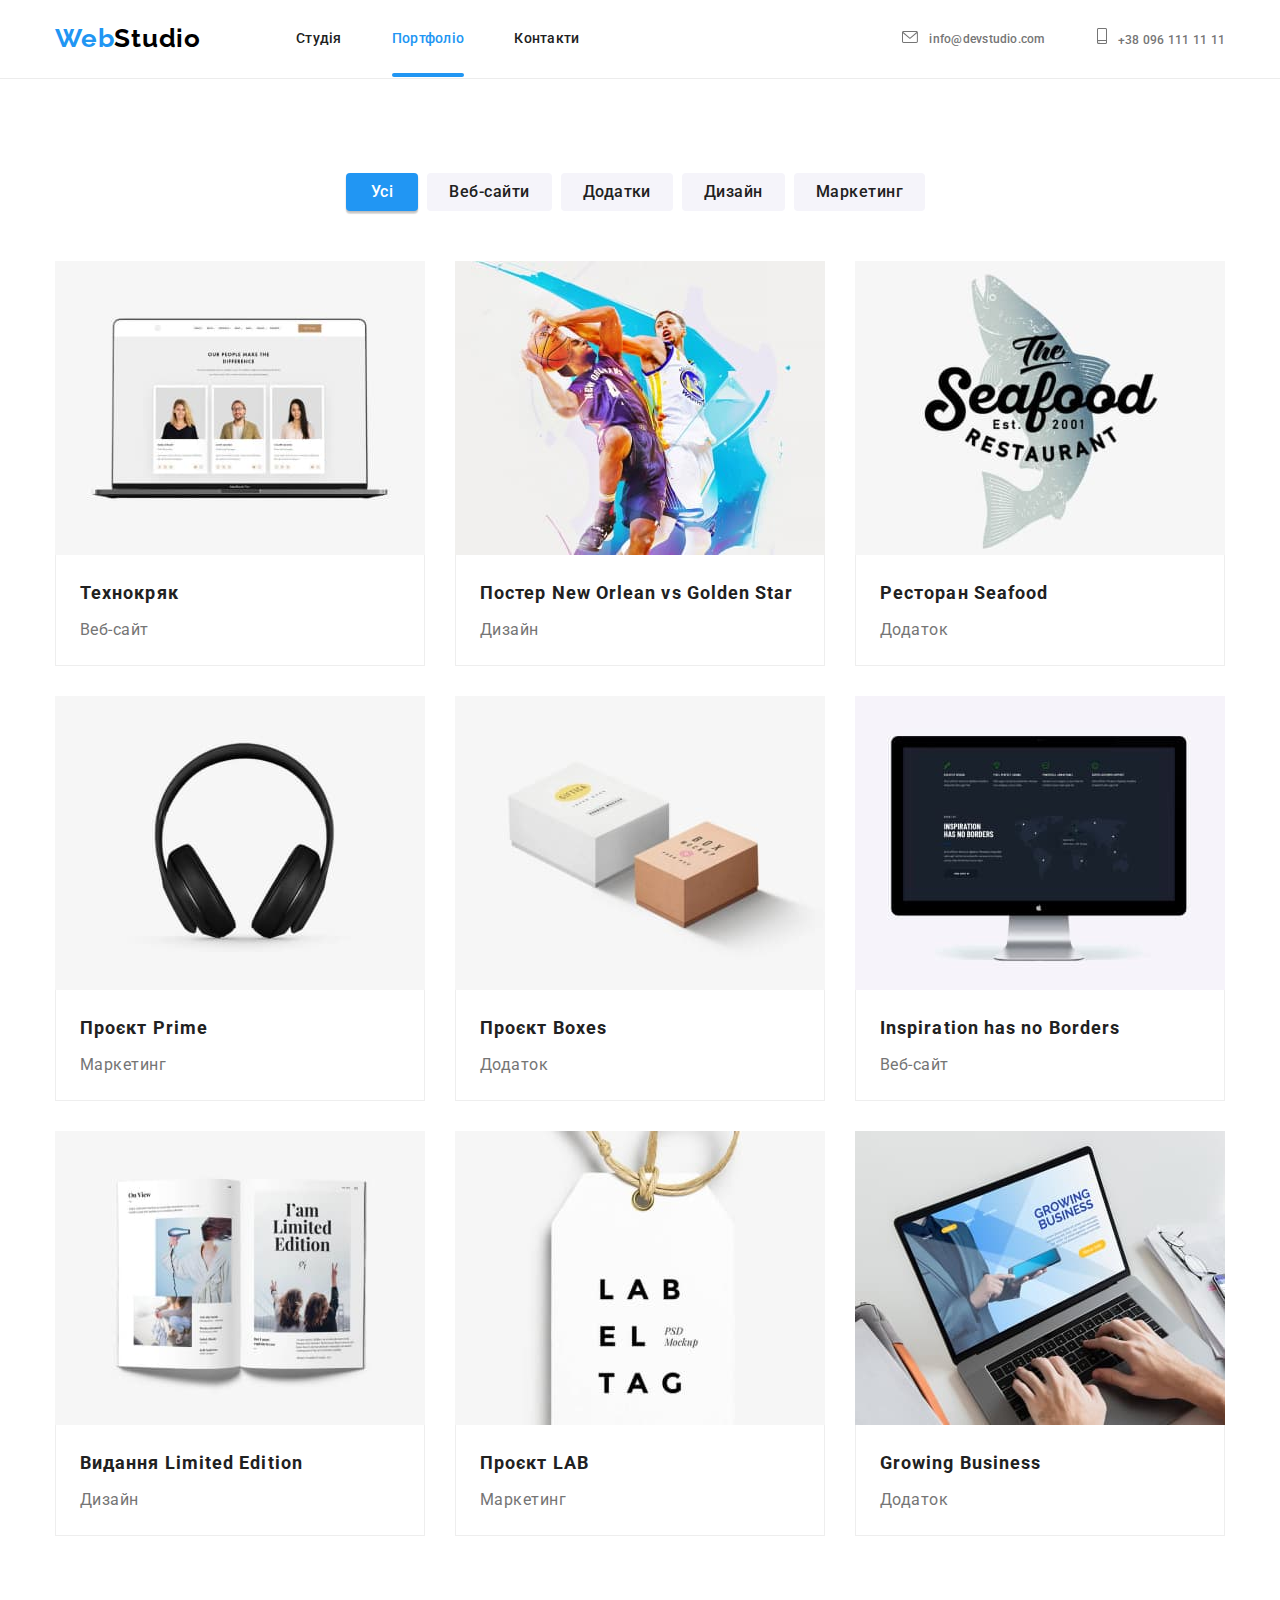
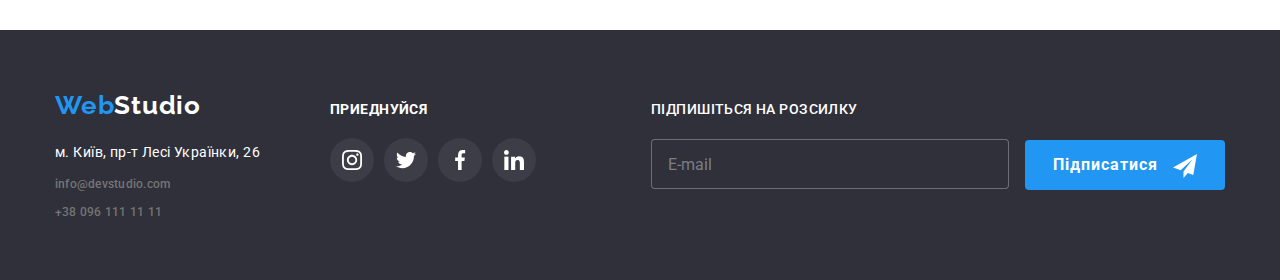
==== commit c5df9156: "hw-08 correct-2" ====
--- a/portfolio.html
+++ b/portfolio.html
@@ -43,7 +43,14 @@
             </li>
           </ul>
         </nav>
-        <ul class="connection">
+
+        <button type="button" class="open-mobile-menu-btn" data-menu-open>
+          <svg class="open-mobile-menu-btn__icon">
+            <use href="./images/sprite.svg#icon-burger" class=""></use>
+          </svg>
+        </button>
+
+        <ul class="connection__header connection">
           <li>
             <a class="connection__contact" href="email:info@devstudio.com">
               <svg
@@ -72,8 +79,59 @@
           </li>
         </ul>
       </div>
+
+      <div class="mobile-menu" data-menu>
+        <div class="container mobile-menu__container">
+          <button class="mobile-menu__close-btn" data-menu-close>
+            <svg class="mobile-menu__close-icon">
+              <use href="./images/sprite.svg#icon-close_mobile"></use>
+            </svg>
+          </button>
+          <ul class="mobile-menu__nav-menu">
+            <li class="mobile__item">
+              <a class="mobile__item mobile__item--current" href="index.html"
+                >Студія</a
+              >
+            </li>
+            <li class="mobile__item">
+              <a class="mobile__item" href="portfolio.html">Портфоліо</a>
+            </li>
+            <li class="mobile__item">
+              <a class="mobile__item" href="#">Контакти</a>
+            </li>
+          </ul>
+          <ul class="mobile-menu__contact">
+            <li>
+              <a class="mobile-menu__contact--telephon" href="tel:+380961111111"
+                >+38 096 111 11 11</a
+              >
+            </li>
+            <li>
+              <a class="mobile-menu__contact--mail" href="tel:+380961111111"
+                >info@devstudio.com</a
+              >
+            </li>
+          </ul>
+          <ul class="mobile-menu__social">
+            <li class="mobile-menu__social-list">
+              <a href="" class="mobile-menu__social-link">Instagram</a>
+            </li>
+            <li class="mobile-menu__social-list">
+              <a href="" class="mobile-menu__social-link">Twitter</a>
+            </li>
+            <li class="mobile-menu__social-list">
+              <a href="" class="mobile-menu__social-link">Facebook</a>
+            </li>
+            <li class="mobile-menu__social-list">
+              <a href="" class="mobile-menu__social-link">LinkedIn</a>
+            </li>
+          </ul>
+        </div>
+      </div>
     </header>
+
     <!-- Main - Портфоліо -->
+
     <main class="page-porfolio">
       <section class="services-portfolio section">
         <div class="container">
@@ -279,6 +337,7 @@
         </div>
       </section>
     </main>
+
     <!-- Footer - Портфоліо -->
     <footer class="footer">
       <div class="container footer-general">
@@ -311,9 +370,9 @@
             </li>
           </ul>
         </div>
+
         <div class="footer-social">
           <h3 class="footer-social-join">Приеднуйся</h3>
-          <!-- Social-list-Footer-->
           <ul class="social-list-footer">
             <li class="list-item-footer">
               <a href="" class="social-link-footer">
@@ -357,6 +416,7 @@
             </li>
           </ul>
         </div>
+
         <div class="footer-form">
           <p class="footer-form-subscribe">Підпишіться на розсилку</p>
           <form class="footer-form-email">
@@ -383,5 +443,7 @@
         </div>
       </div>
     </footer>
+
+    <script src="./js/menu.js"></script>
   </body>
 </html>
--- a/css/main.min.css
+++ b/css/main.min.css
@@ -1 +1 @@
-:root{--main-opacity-two: #FFFFFF10;--overlay-cards: rgba(33, 150, 243, 0.9);--element-hero: #2F303A;--strip-applications: #2F303A80;--text-page: #000000;--text-contacts: #757575;--bcg-button: #F5F4FA;--bcg-btn-hero: #188CE8;--border-header: #ECECEC;--border-portfolio: #EEEEEE;--modal-backround: #00000050;--modal-close: #00000010;--icon-social: #AFB1B8;--text-placeholder: rgba(117, 117, 117, 0.5);--border-modal: rgba(33, 33, 33, 0.2);--card-distance: 30px;--time-bezier: 250ms cubic-bezier(0.4, 0, 0.2, 1);--card-shadow: 0px 1px 3px rgba(0, 0, 0, 0.12), 0px 1px 1px rgba(0, 0, 0, 0.14), 0px 2px 1px rgba(0, 0, 0, 0.2);--portfolio-shadow: 0px 1px 1px rgba(0, 0, 0, 0.12), 0px 4px 4px rgba(0, 0, 0, 0.06), 1px 4px 6px rgba(0, 0, 0, 0.16);--shadow-button: 0px 3px 1px rgba(0, 0, 0, 0.1), 0px 1px 2px rgba(0, 0, 0, 0.08), 0px 2px 2px rgba(0, 0, 0, 0.12);--shadow-modal-window: 0px 1px 3px rgba(0, 0, 0, 0.12), 0px 1px 1px rgba(0, 0, 0, 0.14), 0px 2px 1px rgba(0, 0, 0, 0.2)}.services-portfolio,.features,.works,.team,.regular-customers{padding-top:60px;padding-bottom:60px}@media screen and (min-width: 1200px){.services-portfolio,.features,.works,.team,.regular-customers{padding-top:94px;padding-bottom:94px}}h1,h2,h3,h4,p,ul,span{margin-top:0;margin-bottom:0}ul{padding-left:0;list-style:none}img{display:block}body{font-family:"Roboto",sans-serif;background-color:#fff;color:#212121}.pointer{cursor:pointer}.connection__contact,.header__item,.mobile__item,.logo-studio,.cards-portfolio,.mobile-menu__contact--telephon,.mobile-menu__contact--mail,.mobile-menu__social-list,.mobile-menu__social-link{text-decoration:none}.container{padding-left:15px;padding-right:15px}@media screen and (min-width: 480px){.container{width:480px;margin-left:auto;margin-right:auto}}@media screen and (min-width: 768px){.container{width:768px}}@media screen and (min-width: 1200px){.container{width:1200px}}.visually-hidden{position:absolute;white-space:nowrap;width:1px;height:1px;overflow:hidden;border:0;padding:0;clip:rect(0 0 0 0);clip-path:inset(50%);margin:-1px}.connection__contact:hover,.connection__contact:focus{color:#2196f3;fill:#2196f3}.connection__icon{margin-right:10px;fill:var(--text-contacts)}.connection__icon:hover,.connection__icon:focus{fill:#2196f3}.connection__contact{font-size:14px;line-height:1.14;font-weight:500;letter-spacing:.02em;color:var(--text-contacts);transition:color var(--time-bezier)}@media screen and (min-width: 1200px){.connection{display:flex;align-items:center;column-gap:52px}}@media screen and (max-width: 767px){.mobile-menu{position:fixed;top:0;left:0;z-index:111;width:100%;background-color:#fff;opacity:0;visibility:hidden;pointer-events:none;transition:opacity var(--time-bezier),visibility var(--time-bezier)}.mobile-menu.is-open{opacity:1;visibility:visible;pointer-events:auto}.mobile-menu__container{position:relative;padding-left:40px}.mobile-menu__close-btn{line-height:0;position:absolute;top:10px;right:15px;background-color:rgba(0,0,0,0);border:0;padding:0;cursor:pointer}.mobile-menu__close-btn:hover,.mobile-menu__close-btn:focus{fill:#2196f3}.mobile-menu__close-icon{width:40px;height:40px}.mobile__item.mobile__item--current{color:#2196f3}.mobile-menu__nav-menu{display:inline-block;margin-top:48px;margin-bottom:302px}.mobile__item{display:block;font-size:40px;font-weight:500;line-height:1.175;color:#212121;letter-spacing:.02em}.mobile__item:not(:last-child){margin-bottom:32px}.mobile__item:hover,.mobile__item:focus{color:#2196f3}.mobile-menu__contact{margin-bottom:64px;display:block}.mobile-menu__contact--telephon{display:block;margin-bottom:32px;font-weight:500;font-size:34px;line-height:1.18;letter-spacing:.02em;color:#2196f3}.mobile-menu__contact--mail{font-weight:500;font-size:24px;line-height:1.17;letter-spacing:.02em;color:var(--text-contacts)}.mobile-menu__social{display:flex;column-gap:10px}.mobile-menu__social-link{display:block;font-weight:500;font-size:18px;line-height:1.22;letter-spacing:.02em;color:#2196f3}.mobile-menu__social-list:not(:last-child){padding-right:10px;border-right:1px solid var(--border-modal)}}@media screen and (min-width: 768px){.mobile-menu{display:none}}.hero__button{margin-top:30px;padding:10px 24px;font-family:"Roboto",sans-serif;color:#fff;background-color:#2196f3;font-size:16px;line-height:1.88;font-weight:700;letter-spacing:.06em;text-align:center;cursor:pointer;border-radius:4px;border:#2196f3;transition:color var(--time-bezier),background-color var(--time-bezier)}.hero__button:hover,.hero__button:focus{color:#fff;background-color:var(--bcg-btn-hero)}@media screen and (min-width: 1200px){.hero__button{padding:10px 32px}}.backdrop{position:fixed;z-index:999;top:0;left:0;width:100%;height:100%;background-color:var(--modal-backround);transition:opacity var(--time-bezier),visibility var(--time-bezier)}.backdrop.is-hidden{visibility:hidden;opacity:0;pointer-events:none}.modal{width:450px;position:absolute;border-radius:4px;top:50%;left:50%;transform:translate(-50%, -50%);padding:40px;background-color:#fff;box-shadow:var(--shadow-modal-window)}.modal-close-icon{fill:var(--text-page)}.modal-close-icon:hover{fill:#2196f3}.modal-close-btn{display:flex;align-items:center;justify-content:center;position:absolute;top:8px;right:8px;width:30px;height:30px;background-color:#fff;border:1px solid var(--modal-close);border-radius:50%;padding:0;cursor:pointer}@media screen and (min-width: 1200px){.modal{width:528px}}.modal-feedback{font-weight:700;font-size:20px;line-height:1.15;text-align:center;color:#212121;margin-bottom:12px}.modal-form{display:flex;flex-direction:column}.modal-form-input{width:100%;height:40px;font-size:12px;border-radius:4px;border:1px solid var(--border-modal);padding-left:42px;transition:border-color var(--time-bezier)}.modal-form-input:focus{border-color:#2196f3;outline:none}.modal-form-input:focus+.icon-modal{fill:#2196f3}.modal-form-text-above{display:block;font-weight:400;font-size:12px;line-height:1.17;color:var(--text-contacts);margin-bottom:4px}.modal-form-message{width:100%;height:120px;font-size:12px;resize:none;border-radius:4px;border:1px solid var(--border-modal);padding:12px 16px;transition:border-color var(--time-bezier)}.modal-form-message:focus{outline:none;border-color:#2196f3}.modal-form-message::placeholder{font-size:12px;line-height:1.17;color:var(--text-placeholder)}.modal-form-field{margin-bottom:10px}.modal-form-icon{position:relative;display:block}.icon-modal{position:absolute;top:50%;left:12px;transform:translateY(-50%);fill:#212121;transition:fill var(--time-bezier)}.modal-form-icon-check{width:16px;height:15px;border:2px solid #212121;border-radius:2px;background-color:#fff;cursor:pointer;margin-right:7px}.modal-form-check{position:absolute;appearance:none;text-decoration-color:#188ce8}.modal-form-check:focus+.modal-form-icon-check{box-shadow:0 0 0 1px #2196f3}.modal-form-check:checked+.modal-form-icon-check{background-color:#2196f3;border:none}.modal-form-check:checked+.modal-form-icon-check .modal-form-icon-policy{display:block}.modal-form-agreement{display:flex;justify-content:center;align-items:center;margin-top:10px;margin-bottom:30px}.modal-form-icon-policy{display:none;fill:#fff}.modal-text-policy{font-size:14px;line-height:1.7;text-decoration:underline;color:#2196f3}.modal-text-policy:hover{text-decoration:none}.modal-text-policy-first{font-size:14px;letter-spacing:.03em;line-height:1.7;color:var(--text-contacts)}.modal-form-submit{cursor:pointer;margin:auto;width:200px;height:50px;font-size:16px;line-height:1.88;font-weight:700;background-color:#2196f3;color:#fff;border:#2196f3;letter-spacing:.06em;border-radius:4px;text-align:center;box-shadow:0px 4px 4px rgba(0,0,0,.25);transition:color var(--time-bezier),background-color var(--time-bezier)}.modal-form-submit:hover,.modal-form-submit:focus{color:#fff;background-color:var(--bcg-btn-hero)}.menu-service{display:flex;flex-wrap:wrap;margin-top:calc(-1*var(--card-distance));margin-left:calc(-1*var(--card-distance))}.menu-service>.picture-portfolio{flex-basis:calc(33.3333333333% - var(--card-distance));margin-left:var(--card-distance);margin-top:var(--card-distance)}.picture-portfolio{text-align:left;padding-bottom:0px}.cards-portfolio-overlay{position:relative;overflow:hidden}.overlay{display:flex;position:absolute;align-items:center;top:0;left:0;height:100%;width:100%;background-color:rgba(33,150,243,.9);color:#fff;font-size:18px;font-weight:400;line-height:1.56;letter-spacing:.03em;padding:0 24px;overflow:auto;transform:translateY(100%);transition:transform var(--time-bezier)}.cards-portfolio:hover .overlay,.cards-portfolio:focus .overlay{transform:translateY(0)}.menu-description{border-left:1px solid var(--border-portfolio);border-bottom:1px solid var(--border-portfolio);border-right:1px solid var(--border-portfolio);padding:20px 24px}.logo-studio{font-family:"Raleway",sans-serif;font-size:24px;font-weight:700;line-height:1.17;letter-spacing:.03em}.logo-studio__first-title{color:#2196f3}.logo-studio__second-title{color:var(--text-page)}.logo-studio__third-title{color:#fff}@media screen and (min-width: 1200px){.logo-studio{font-size:26px;line-height:1.19}}.list-button{font-family:"Roboto",sans-serif;font-weight:500;font-size:16px;line-height:1.63;letter-spacing:.03em;color:#212121;background-color:var(--bcg-button);border:var(--bcg-button);border-radius:4px;padding:6px 22px;cursor:pointer;transition:color var(--time-bezier),background-color var(--time-bezier),box-shadow var(--time-bezier)}.list-button:hover,.list-button:focus{color:#fff;background-color:#2196f3;box-shadow:var(--shadow-button)}.list-button.list-button--active{background-color:#2196f3;color:#fff;box-shadow:var(--shadow-button)}.first{padding:6px 25px}@media screen and (max-width: 767px){.header__nav-menu{display:none}.connection__header{display:none}.open-mobile-menu-btn{line-height:0;border:none;background-color:rgba(0,0,0,0);padding:0;cursor:pointer}.open-mobile-menu-btn__icon{width:40px;height:40px}.page-header{padding-top:10px;padding-bottom:10px}}.header__container{display:flex;align-items:center;justify-content:space-between}@media screen and (min-width: 768px){.open-mobile-menu-btn{display:none}.header__nav-menu,.header__navigation{display:flex;align-items:center}.header__item{position:relative;font-size:14px;line-height:1.14;font-weight:500;letter-spacing:.02em;color:#212121;transition:color var(--time-bezier)}.header__item:hover,.header__item:focus{color:#2196f3;fill:#2196f3}.header__item.header__item--current{color:#2196f3}.header__nav-menu{column-gap:50px}.header__navigation{column-gap:87px}.header__item--current::after{content:"";position:absolute;bottom:-31px;left:0;width:100%;height:4px;background-color:#2196f3;border-radius:2px}.connection__icon{margin-right:8px;fill:var(--text-contacts)}.connection__contact{font-size:12px;line-height:1.17;font-weight:500;letter-spacing:.02em;color:var(--text-contacts);transition:color var(--time-bezier)}.page-header{padding-top:21px;padding-bottom:21px}}@media screen and (min-width: 1200px){.header__navigation{column-gap:95px}.page-header{padding-top:23px;padding-bottom:24px;border-bottom:1px solid var(--border-header)}}.hero{padding:118px 0;text-align:center;background-position:center;background-repeat:no-repeat;background-image:linear-gradient(rgba(47, 48, 58, 0.4), rgba(47, 48, 58, 0.4)),url(../images/_Header_Mobx1.jpg)}@media screen and (min-device-pixel-ratio: 2)and (min-width: 480px),screen and (min-resolution: 192dpi)and (min-width: 480px),screen and (min-resolution: 2dppx)and (min-width: 480px){.hero{background-image:linear-gradient(rgba(47, 48, 58, 0.4), rgba(47, 48, 58, 0.4)),url(../images/_Header_Mob@x2.jpg)}}.hero__title{color:#fff;font-size:26px;line-height:1.62;font-weight:900;text-transform:uppercase;text-align:center;letter-spacing:.06em}@media screen and (min-width: 768px){.hero{background-image:linear-gradient(rgba(47, 48, 58, 0.4), rgba(47, 48, 58, 0.4)),url(../images/_Header_Tabx1.jpg)}}@media screen and (min-device-pixel-ratio: 2)and (min-width: 768px),screen and (min-resolution: 192dpi)and (min-width: 768px),screen and (min-resolution: 2dppx)and (min-width: 768px){.hero{background-image:linear-gradient(rgba(47, 48, 58, 0.4), rgba(47, 48, 58, 0.4)),url(../images/_Header_Tab@x2.jpg)}}@media screen and (min-width: 1200px){.hero{padding:200px 0;width:1600px;margin:0 auto;background-size:cover;background-image:linear-gradient(rgba(47, 48, 58, 0.4), rgba(47, 48, 58, 0.4)),url(../images/_Header_Descx1.jpg)}.hero__title{font-size:44px;line-height:1.36}}@media screen and (min-device-pixel-ratio: 2)and (min-width: 1200px),screen and (min-resolution: 192dpi)and (min-width: 1200px),screen and (min-resolution: 2dppx)and (min-width: 1200px){.hero{background-image:linear-gradient(rgba(47, 48, 58, 0.4), rgba(47, 48, 58, 0.4)),url(../images/_Header_Desc@x2.jpg)}}.footer{background-color:var(--element-hero);padding:60px 0 60px 0}.footer-general{display:flex}.footer-nav,.footer-social{display:inline-block}@media screen and (max-width: 1199px){.footer-form{display:inline-block;text-align:center}.footer-nav,.footer-social{text-align:center}.footer-general{flex-direction:column;justify-content:center}.footer-mail-subscribe{display:block}.footer-contacts{margin-bottom:60px}.social-list-footer{margin-bottom:60px}}.connection__contact-direct{font-size:14px;line-height:1.71;letter-spacing:.03em;font-weight:400;color:rgba(255,255,255,.3764705882)}.footer-connection__contact:not(:last-child){margin-bottom:8px}.footer-contacts{margin-top:20px}.adress{font-size:14px;line-height:1.71;letter-spacing:.03em;font-weight:400;color:#fff}.footer-social-join{font-size:14px;font-weight:700;line-height:1.14;text-transform:uppercase;color:#fff;letter-spacing:.03em;margin-bottom:20px}.social-list-footer{display:flex;justify-content:center;column-gap:10px}.social-link-footer{display:flex;align-items:center;justify-content:center;width:44px;height:44px;border-radius:50%;background-color:var(--main-opacity-two);transition:background-color var(--time-bezier)}.social-link-footer:hover,.social-link-footer:focus{background-color:#2196f3}.footer-form-subscribe{font-weight:700;font-size:14px;line-height:1.43;letter-spacing:.03em;text-transform:uppercase;color:#fff;margin-bottom:20px}.user-mail-input{width:450px;height:50px;margin-bottom:20px;color:#fff;font-size:16px;line-height:1.25;padding-left:16px;border-radius:4px;border:1px solid rgba(255,255,255,.3);background-color:var(--element-hero)}.user-mail-input::placeholder{font-weight:400;font-size:16px;line-height:1.25;color:rgba(255,255,255,.3764705882);margin-left:16px}.footer-form-sending{margin:auto;width:200px;height:50px;font-size:16px;line-height:1.88;font-weight:700;background-color:#2196f3;color:#fff;border:#2196f3;letter-spacing:.06em;border-radius:4px;cursor:pointer;text-align:center;transition:color var(--time-bezier),background-color var(--time-bezier)}.footer-form-sending:hover,.footer-form-sending:focus{color:#fff;background-color:var(--bcg-btn-hero)}.icon-send-plane{display:inline-block;vertical-align:middle;fill:#fff;margin-left:12px}@media screen and (min-width: 768px){.footer{position:relative}.footer-social{position:absolute;top:65px;right:89px}.footer-nav{position:absolute;top:60px;left:76px}.footer-form{margin-top:187px}}@media screen and (min-width: 1200px){.footer-social,.footer-nav{position:static}.footer-form{margin-top:12px;margin-left:auto}.footer-form-subscribe{font-weight:500}.footer-mail-subscribe{margin-right:12px}.user-mail-input{width:358px}.icon-send-plane{margin-left:10px}.footer-connection__contact:not(:last-child){margin-bottom:9px}.footer-social-join{display:inline-block}.social-list-footer{padding-bottom:30px}.footer-social{margin-left:70px;margin-top:12px}}.regular-customers__title{text-align:center;margin-bottom:30px}.regular-customers__icon-logo{width:106px;height:60px;fill:var(--icon-social);transition:fill var(--time-bezier)}.regular-customers__link:hover .regular-customers__icon-logo,.regular-customers__link:focus .regular-customers__icon-logo{fill:#2196f3}.regular-customers__logo{display:flex;flex-wrap:wrap;justify-content:center;gap:30px}.regular-customers__icon-clients{width:calc((100% - 30px)/2)}.regular-customers__link{display:flex;align-items:center;justify-content:center;height:92px;border-radius:4px;border:1px solid var(--icon-social);background-color:#fff;transition:border var(--time-bezier)}.regular-customers__link:hover,.regular-customers__link:focus{border:1px solid #2196f3}@media screen and (min-width: 768px){.regular-customers__icon-clients{width:calc((100% - 60px)/3)}}@media screen and (min-width: 1200px){.regular-customers__icon-clients{width:calc((100% - 150px)/6)}}.socila-list{display:flex;justify-content:center;column-gap:10px}.social-list__icon{width:20px;height:20px;fill:var(--icon-social);transition:fill var(--time-bezier)}.footer-social__icon{fill:#fff;width:20px;height:20px;transition:fill var(--time-bezier)}.social-list__link{display:flex;align-items:center;justify-content:center;width:44px;height:44px;border-radius:50%;background-color:#fff;transition:background-color var(--time-bezier)}.social-list__link:hover,.social-list__link:focus{background-color:#2196f3}.social-list__link:hover .social-list__icon,.social-list__link:focus .social-list__icon{fill:#fff}.team{background-color:var(--bcg-button)}.team__employee{margin-bottom:10px;font-size:16px;font-weight:500;line-height:1.19;letter-spacing:.03em}.team__direction{font-size:16px;font-weight:400;line-height:1.19;letter-spacing:.03em;color:var(--text-contacts);margin-bottom:16px}.team__foto-member{max-width:100%;margin:0 auto}.team__title{text-align:center;margin-bottom:30px}.team__foto{text-align:center;background-color:#fff;border-radius:0 0 4px 4px;box-shadow:var(--card-shadow);margin-bottom:30px}.team__members{padding-top:30px;padding-bottom:30px}@media screen and (min-width: 768px){.team__foto{display:inline-block;width:calc((100% - 30px)/2)}}@media screen and (min-width: 1200px){.team__menu{display:flex;gap:30px}.team__foto{text-align:center;background-color:#fff;border-radius:0 0 4px 4px;box-shadow:var(--card-shadow);width:calc((100% - 90px)/4)}}@media screen and (max-width: 1199px){.work{display:none}}@media screen and (min-width: 1200px){.work__menu-foto{display:flex;justify-content:space-between}.work__foto-work{position:relative;width:calc((100% - 60px)/3)}.work__title,.team__title,.regular-customers__title{font-size:36px;line-height:1.17;font-weight:700;letter-spacing:.03em;text-align:center;margin-bottom:50px}.work{padding-top:0}.work__text-applcations{position:absolute;font-size:14px;line-height:1.43;text-transform:uppercase;font-weight:700;color:#fff;top:50%;left:50%;transform:translate(-50%, -50%)}.work__applications{position:absolute;bottom:0;left:0;width:100%;height:70px;background-color:var(--strip-applications)}}.menu-nav-porfolio{display:flex;justify-content:center;margin-bottom:50px}.button-menu{margin-right:8px}.cards-portfolio{display:block;transition:box-shadow var(--time-bezier)}.cards-portfolio:hover,.cards-portfolio:focus{box-shadow:var(--portfolio-shadow)}.menu-portfolio{font-weight:700;font-size:18px;line-height:2;letter-spacing:.06em;color:#212121}.service-name{font-weight:400;font-size:16px;line-height:1.88;letter-spacing:.03em;color:var(--text-contacts);margin-top:4px}.features__features-card{margin-bottom:30px}.features__description{font-size:14px;font-weight:700;line-height:1.14;letter-spacing:.03em;text-transform:uppercase;margin-bottom:10px}.features__advantage{display:flex;align-items:center;justify-content:center;height:120px;border-radius:4px;background-color:var(--bcg-button);margin-bottom:30px}.features__transcript{font-size:14px;line-height:1.71;letter-spacing:.03em;color:var(--text-contacts)}@media screen and (min-width: 768px){.features__features-card{width:354px;display:inline-block;text-align:center}}@media screen and (min-width: 1200px){.features__features-menu{display:flex;justify-content:space-between}.features__features-card{width:calc((100% - 90px)/4)}}/*# sourceMappingURL=main.min.css.map */+:root{--main-opacity-two: #FFFFFF10;--overlay-cards: rgba(33, 150, 243, 0.9);--element-hero: #2F303A;--strip-applications: #2F303A80;--text-page: #000000;--text-contacts: #757575;--bcg-button: #F5F4FA;--bcg-btn-hero: #188CE8;--border-header: #ECECEC;--border-portfolio: #EEEEEE;--modal-backround: #00000050;--modal-close: #00000010;--icon-social: #AFB1B8;--text-placeholder: rgba(117, 117, 117, 0.5);--border-modal: rgba(33, 33, 33, 0.2);--card-distance: 30px;--time-bezier: 250ms cubic-bezier(0.4, 0, 0.2, 1);--card-shadow: 0px 1px 3px rgba(0, 0, 0, 0.12), 0px 1px 1px rgba(0, 0, 0, 0.14), 0px 2px 1px rgba(0, 0, 0, 0.2);--portfolio-shadow: 0px 1px 1px rgba(0, 0, 0, 0.12), 0px 4px 4px rgba(0, 0, 0, 0.06), 1px 4px 6px rgba(0, 0, 0, 0.16);--shadow-button: 0px 3px 1px rgba(0, 0, 0, 0.1), 0px 1px 2px rgba(0, 0, 0, 0.08), 0px 2px 2px rgba(0, 0, 0, 0.12);--shadow-modal-window: 0px 1px 3px rgba(0, 0, 0, 0.12), 0px 1px 1px rgba(0, 0, 0, 0.14), 0px 2px 1px rgba(0, 0, 0, 0.2)}.services-portfolio,.features,.works,.team,.regular-customers{padding-top:60px;padding-bottom:60px}@media screen and (min-width: 1200px){.services-portfolio,.features,.works,.team,.regular-customers{padding-top:94px;padding-bottom:94px}}h1,h2,h3,h4,p,ul,span{margin-top:0;margin-bottom:0}ul{padding-left:0;list-style:none}img{display:block}body{font-family:"Roboto",sans-serif;background-color:#fff;color:#212121}.pointer{cursor:pointer}.connection__contact,.header__item,.mobile__item,.logo-studio,.cards-portfolio,.mobile-menu__contact--telephon,.mobile-menu__contact--mail,.mobile-menu__social-list,.mobile-menu__social-link{text-decoration:none}.container{padding-left:15px;padding-right:15px}@media screen and (min-width: 480px){.container{width:480px;margin-left:auto;margin-right:auto}}@media screen and (min-width: 768px){.container{width:768px}}@media screen and (min-width: 1200px){.container{width:1200px}}.visually-hidden{position:absolute;white-space:nowrap;width:1px;height:1px;overflow:hidden;border:0;padding:0;clip:rect(0 0 0 0);clip-path:inset(50%);margin:-1px}.connection__contact:hover,.connection__contact:focus{color:#2196f3;fill:#2196f3}.connection__icon{margin-right:10px;fill:var(--text-contacts)}.connection__icon:hover,.connection__icon:focus{fill:#2196f3}.connection__contact{font-size:14px;line-height:1.14;font-weight:500;letter-spacing:.02em;color:var(--text-contacts);transition:color var(--time-bezier)}@media screen and (min-width: 1200px){.connection{display:flex;align-items:center;column-gap:52px}}@media screen and (max-width: 767px){.mobile-menu{position:fixed;top:0;left:0;z-index:111;width:100%;height:100%;background-color:#fff;opacity:0;visibility:hidden;pointer-events:none;transition:opacity var(--time-bezier),visibility var(--time-bezier)}.mobile-menu.is-open{opacity:1;visibility:visible;pointer-events:auto}.mobile-menu__container{position:relative;display:flex;flex-direction:column;padding-left:40px}.mobile-menu__close-btn{line-height:0;position:absolute;top:10px;right:15px;background-color:rgba(0,0,0,0);border:0;padding:0;cursor:pointer;transition:var(--time-bezier)}.mobile-menu__close-btn:hover,.mobile-menu__close-btn:focus{fill:#2196f3}.mobile-menu__close-icon{width:40px;height:40px}.mobile__item.mobile__item--current{color:#2196f3}.mobile-menu__nav-menu{display:inline-block;margin-top:48px;margin-bottom:302px}.mobile__item{display:block;font-size:40px;font-weight:500;line-height:1.175;color:#212121;letter-spacing:.02em}.mobile__item:not(:last-child){margin-bottom:32px}.mobile__item:hover,.mobile__item:focus{color:#2196f3}.mobile-menu__contact{margin-bottom:64px;display:block}.mobile-menu__contact--telephon{display:block;margin-bottom:32px;font-weight:500;font-size:34px;line-height:1.18;letter-spacing:.02em;color:#2196f3}.mobile-menu__contact--mail{font-weight:500;font-size:24px;line-height:1.17;letter-spacing:.02em;color:var(--text-contacts)}.mobile-menu__social{display:flex;column-gap:10px}.mobile-menu__social-link{display:block;font-weight:500;font-size:18px;line-height:1.22;letter-spacing:.02em;color:#2196f3}.mobile-menu__social-list:not(:last-child){padding-right:10px;border-right:1px solid var(--border-modal)}}@media screen and (max-width: 480px){.mobile-menu{width:98%}}@media screen and (min-width: 768px){.mobile-menu{display:none}}.hero__button{margin-top:30px;padding:10px 24px;font-family:"Roboto",sans-serif;color:#fff;background-color:#2196f3;font-size:16px;line-height:1.88;font-weight:700;letter-spacing:.06em;text-align:center;cursor:pointer;border-radius:4px;border:#2196f3;transition:color var(--time-bezier),background-color var(--time-bezier)}.hero__button:hover,.hero__button:focus{color:#fff;background-color:var(--bcg-btn-hero)}@media screen and (min-width: 1200px){.hero__button{padding:10px 32px}}.backdrop{position:fixed;z-index:999;top:0;left:0;width:100%;height:100%;background-color:var(--modal-backround);transition:opacity var(--time-bezier),visibility var(--time-bezier)}.backdrop.is-hidden{visibility:hidden;opacity:0;pointer-events:none}.modal{width:450px;position:absolute;border-radius:4px;top:50%;left:50%;transform:translate(-50%, -50%);padding:40px;background-color:#fff;box-shadow:var(--shadow-modal-window)}.modal-close-icon{fill:var(--text-page)}.modal-close-icon:hover{fill:#2196f3}.modal-close-btn{display:flex;align-items:center;justify-content:center;position:absolute;top:8px;right:8px;width:30px;height:30px;background-color:#fff;border:1px solid var(--modal-close);border-radius:50%;padding:0;cursor:pointer}@media screen and (max-width: 479px){.modal{width:96%}}@media screen and (min-width: 1200px){.modal{width:528px}}.modal-feedback{font-weight:700;font-size:20px;line-height:1.15;text-align:center;color:#212121;margin-bottom:12px}.modal-form{display:flex;flex-direction:column}.modal-form-input{width:100%;height:40px;font-size:12px;border-radius:4px;border:1px solid var(--border-modal);padding-left:42px;transition:border-color var(--time-bezier)}.modal-form-input:focus{border-color:#2196f3;outline:none}.modal-form-input:focus+.icon-modal{fill:#2196f3}.modal-form-text-above{display:block;font-weight:400;font-size:12px;line-height:1.17;color:var(--text-contacts);margin-bottom:4px}.modal-form-message{width:100%;height:120px;font-size:12px;resize:none;border-radius:4px;border:1px solid var(--border-modal);padding:12px 16px;transition:border-color var(--time-bezier)}.modal-form-message:focus{outline:none;border-color:#2196f3}.modal-form-message::placeholder{font-size:12px;line-height:1.17;color:var(--text-placeholder)}.modal-form-field{margin-bottom:10px}.modal-form-icon{position:relative;display:block}.icon-modal{position:absolute;top:50%;left:12px;transform:translateY(-50%);fill:#212121;transition:fill var(--time-bezier)}.modal-form-icon-check{width:16px;height:15px;border:2px solid #212121;border-radius:2px;background-color:#fff;cursor:pointer;margin-right:7px}.modal-form-check{position:absolute;appearance:none;text-decoration-color:#188ce8}.modal-form-check:focus+.modal-form-icon-check{box-shadow:0 0 0 1px #2196f3}.modal-form-check:checked+.modal-form-icon-check{background-color:#2196f3;border:none}.modal-form-check:checked+.modal-form-icon-check .modal-form-icon-policy{display:block}.modal-form-agreement{display:flex;justify-content:center;align-items:center;margin-top:10px;margin-bottom:30px}.modal-form-icon-policy{display:none;fill:#fff}.modal-text-policy{font-size:14px;line-height:1.7;text-decoration:underline;color:#2196f3}.modal-text-policy:hover{text-decoration:none}.modal-text-policy-first{font-size:14px;letter-spacing:.03em;line-height:1.7;color:var(--text-contacts)}.modal-form-submit{cursor:pointer;margin:auto;width:200px;height:50px;font-size:16px;line-height:1.88;font-weight:700;background-color:#2196f3;color:#fff;border:#2196f3;letter-spacing:.06em;border-radius:4px;text-align:center;box-shadow:0px 4px 4px rgba(0,0,0,.25);transition:color var(--time-bezier),background-color var(--time-bezier)}.modal-form-submit:hover,.modal-form-submit:focus{color:#fff;background-color:var(--bcg-btn-hero)}.picture-portfolio{text-align:left;padding-bottom:0px}.cards-portfolio-overlay{position:relative;overflow:hidden}.overlay{display:flex;position:absolute;align-items:center;top:0;left:0;height:100%;width:100%;background-color:rgba(33,150,243,.9);color:#fff;font-size:18px;font-weight:400;line-height:1.56;letter-spacing:.03em;padding:0 24px;overflow:auto;transform:translateY(100%);transition:transform var(--time-bezier)}.cards-portfolio:hover .overlay,.cards-portfolio:focus .overlay{transform:translateY(0)}.menu-description{border-left:1px solid var(--border-portfolio);border-bottom:1px solid var(--border-portfolio);border-right:1px solid var(--border-portfolio);padding:20px 24px;flex-grow:1}.logo-studio{font-family:"Raleway",sans-serif;font-size:24px;font-weight:700;line-height:1.17;letter-spacing:.03em}.logo-studio__first-title{color:#2196f3}.logo-studio__second-title{color:var(--text-page)}.logo-studio__third-title{color:#fff}@media screen and (min-width: 1200px){.logo-studio{font-size:26px;line-height:1.19}}.list-button{font-family:"Roboto",sans-serif;font-weight:500;font-size:16px;line-height:1.63;letter-spacing:.03em;color:#212121;background-color:var(--bcg-button);border:var(--bcg-button);border-radius:4px;padding:6px 22px;cursor:pointer;transition:color var(--time-bezier),background-color var(--time-bezier),box-shadow var(--time-bezier)}.list-button:hover,.list-button:focus{color:#fff;background-color:#2196f3;box-shadow:var(--shadow-button)}.list-button.list-button--active{background-color:#2196f3;color:#fff;box-shadow:var(--shadow-button)}@media screen and (max-width: 767px){.header__nav-menu{display:none}.connection__header{display:none}.open-mobile-menu-btn{line-height:0;border:none;background-color:rgba(0,0,0,0);padding:0;cursor:pointer;transition:var(--time-bezier)}.open-mobile-menu-btn:hover,.open-mobile-menu-btn:focus{fill:#2196f3}.open-mobile-menu-btn__icon{width:40px;height:40px}.page-header{padding-top:10px;padding-bottom:10px}}.header__container{display:flex;align-items:center;justify-content:space-between}@media screen and (min-width: 768px){.open-mobile-menu-btn{display:none}.header__nav-menu,.header__navigation{display:flex;align-items:center}.header__item{position:relative;font-size:14px;line-height:1.14;font-weight:500;letter-spacing:.02em;color:#212121;transition:color var(--time-bezier)}.header__item:hover,.header__item:focus{color:#2196f3;fill:#2196f3}.header__item.header__item--current{color:#2196f3}.header__nav-menu{column-gap:50px}.header__navigation{column-gap:87px}.header__item--current::after{content:"";position:absolute;bottom:-31px;left:0;width:100%;height:4px;background-color:#2196f3;border-radius:2px}.connection__icon{margin-right:8px;fill:var(--text-contacts)}.connection__contact{font-size:12px;line-height:1.17;font-weight:500;letter-spacing:.02em;color:var(--text-contacts);transition:color var(--time-bezier)}.page-header{padding-top:21px;padding-bottom:21px}}@media screen and (min-width: 1200px){.header__navigation{column-gap:95px}.page-header{padding-top:23px;padding-bottom:24px;border-bottom:1px solid var(--border-header)}}.hero{padding:118px 0;text-align:center;background-position:center;background-repeat:no-repeat;background-image:linear-gradient(rgba(47, 48, 58, 0.4), rgba(47, 48, 58, 0.4)),url(../images/_Header_Mobx1.jpg)}@media screen and (min-device-pixel-ratio: 2)and (min-width: 480px),screen and (min-resolution: 192dpi)and (min-width: 480px),screen and (min-resolution: 2dppx)and (min-width: 480px){.hero{background-image:linear-gradient(rgba(47, 48, 58, 0.4), rgba(47, 48, 58, 0.4)),url(../images/_Header_Mob@x2.jpg)}}.hero__title{color:#fff;font-size:26px;line-height:1.62;font-weight:900;text-transform:uppercase;text-align:center;letter-spacing:.06em}@media screen and (min-width: 768px){.hero{background-image:linear-gradient(rgba(47, 48, 58, 0.4), rgba(47, 48, 58, 0.4)),url(../images/_Header_Tabx1.jpg)}}@media screen and (min-device-pixel-ratio: 2)and (min-width: 768px),screen and (min-resolution: 192dpi)and (min-width: 768px),screen and (min-resolution: 2dppx)and (min-width: 768px){.hero{background-image:linear-gradient(rgba(47, 48, 58, 0.4), rgba(47, 48, 58, 0.4)),url(../images/_Header_Tab@x2.jpg)}}@media screen and (min-width: 1200px){.hero{padding:200px 0;max-width:1600px;margin:0 auto;background-size:cover;background-image:linear-gradient(rgba(47, 48, 58, 0.4), rgba(47, 48, 58, 0.4)),url(../images/_Header_Descx1.jpg)}.hero__title{font-size:44px;line-height:1.36}}@media screen and (min-device-pixel-ratio: 2)and (min-width: 1200px),screen and (min-resolution: 192dpi)and (min-width: 1200px),screen and (min-resolution: 2dppx)and (min-width: 1200px){.hero{background-image:linear-gradient(rgba(47, 48, 58, 0.4), rgba(47, 48, 58, 0.4)),url(../images/_Header_Desc@x2.jpg)}}.footer{background-color:var(--element-hero);padding:60px 0 60px 0}.footer-general{display:flex}.footer-nav,.footer-social{display:inline-block}@media screen and (max-width: 1199px){.footer-form{display:inline-block;text-align:center}.footer-nav,.footer-social{text-align:center;margin-bottom:60px}.footer-general{flex-direction:column;justify-content:center}.footer-mail-subscribe{display:block}}.connection__contact-direct{font-size:14px;line-height:1.71;letter-spacing:.03em;font-weight:400;color:rgba(255,255,255,.3764705882)}.footer-connection__contact:not(:last-child){margin-bottom:8px}.footer-contacts{margin-top:20px}.adress{font-size:14px;line-height:1.71;letter-spacing:.03em;font-weight:400;color:#fff}.footer-social-join{font-size:14px;font-weight:700;line-height:1.14;text-transform:uppercase;color:#fff;letter-spacing:.03em;margin-bottom:20px}.social-list-footer{display:flex;justify-content:center;column-gap:10px}.social-link-footer{display:flex;align-items:center;justify-content:center;width:44px;height:44px;border-radius:50%;background-color:var(--main-opacity-two);transition:background-color var(--time-bezier)}.social-link-footer:hover,.social-link-footer:focus{background-color:#2196f3}.footer-form-subscribe{font-weight:700;font-size:14px;line-height:1.43;letter-spacing:.03em;text-transform:uppercase;color:#fff;margin-bottom:20px}.user-mail-input{width:100%;height:50px;margin-bottom:20px;color:#fff;font-size:16px;line-height:1.25;padding-left:16px;border-radius:4px;border:1px solid rgba(255,255,255,.3);background-color:var(--element-hero)}.user-mail-input::placeholder{font-weight:400;font-size:16px;line-height:1.25;color:rgba(255,255,255,.3764705882);margin-left:16px}.footer-form-sending{margin:auto;width:200px;height:50px;font-size:16px;line-height:1.88;font-weight:700;background-color:#2196f3;color:#fff;border:#2196f3;letter-spacing:.06em;border-radius:4px;cursor:pointer;text-align:center;transition:color var(--time-bezier),background-color var(--time-bezier)}.footer-form-sending:hover,.footer-form-sending:focus{color:#fff;background-color:var(--bcg-btn-hero)}.icon-send-plane{display:inline-block;vertical-align:middle;fill:#fff;margin-left:12px}@media screen and (min-width: 768px){.user-mail-input{width:450px}.footer-form{margin-top:187px}.footer{position:relative}.footer-social{position:absolute;top:65px;right:89px;margin-bottom:0}.footer-nav{position:absolute;top:60px;left:76px;margin-bottom:0}}@media screen and (min-width: 1200px){.footer-general{align-items:baseline}.footer-social,.footer-nav{position:static}.footer-social{margin-left:70px}.footer-form{margin-top:0;margin-left:auto}.footer-form-subscribe{font-weight:500}.footer-mail-subscribe{margin-right:12px}.user-mail-input{width:358px}.icon-send-plane{margin-left:10px}.footer-connection__contact:not(:last-child){margin-bottom:9px}.footer-social-join{display:inline-block}.social-list-footer{padding-bottom:0}}.regular-customers__title{text-align:center;margin-bottom:30px}.regular-customers__icon-logo{width:106px;height:60px;fill:var(--icon-social);transition:fill var(--time-bezier)}.regular-customers__link:hover .regular-customers__icon-logo,.regular-customers__link:focus .regular-customers__icon-logo{fill:#2196f3}.regular-customers__logo{display:flex;flex-wrap:wrap;justify-content:center;gap:30px}.regular-customers__icon-clients{width:calc((100% - 30px)/2)}.regular-customers__link{display:flex;align-items:center;justify-content:center;height:92px;border-radius:4px;border:1px solid var(--icon-social);background-color:#fff;transition:border var(--time-bezier)}.regular-customers__link:hover,.regular-customers__link:focus{border:1px solid #2196f3}@media screen and (min-width: 768px){.regular-customers__icon-clients{width:calc((100% - 60px)/3)}}@media screen and (min-width: 1200px){.regular-customers__icon-clients{width:calc((100% - 150px)/6)}}.socila-list{display:flex;justify-content:center;column-gap:10px}.social-list__icon{width:20px;height:20px;fill:var(--icon-social);transition:fill var(--time-bezier)}.footer-social__icon{fill:#fff;width:20px;height:20px;transition:fill var(--time-bezier)}.social-list__link{display:flex;align-items:center;justify-content:center;width:44px;height:44px;border-radius:50%;background-color:#fff;transition:background-color var(--time-bezier)}.social-list__link:hover,.social-list__link:focus{background-color:#2196f3}.social-list__link:hover .social-list__icon,.social-list__link:focus .social-list__icon{fill:#fff}.team{background-color:var(--bcg-button)}.team__employee{margin-bottom:10px;font-size:16px;font-weight:500;line-height:1.19;letter-spacing:.03em}.team__direction{font-size:16px;font-weight:400;line-height:1.19;letter-spacing:.03em;color:var(--text-contacts);margin-bottom:16px}.team__foto-member{max-width:100%;margin:0 auto}.team__title{text-align:center;margin-bottom:30px}.team__foto{text-align:center;background-color:#fff;border-radius:0 0 4px 4px;box-shadow:var(--card-shadow)}.team__foto:not(:last-child){margin-bottom:30px}.team__members{padding-top:30px;padding-bottom:30px}@media screen and (min-width: 768px){.team__foto{display:inline-block;width:calc((100% - 30px)/2)}}@media screen and (min-width: 1200px){.team__menu{display:flex;gap:30px}.team__foto{text-align:center;background-color:#fff;border-radius:0 0 4px 4px;box-shadow:var(--card-shadow);width:calc((100% - 90px)/4)}}@media screen and (max-width: 1199px){.work{display:none}}@media screen and (min-width: 1200px){.work__menu-foto{display:flex;justify-content:space-between}.work__foto-work{position:relative;width:calc((100% - 60px)/3)}.work__title,.team__title,.regular-customers__title{font-size:36px;line-height:1.17;font-weight:700;letter-spacing:.03em;text-align:center;margin-bottom:50px}.work{padding-bottom:94px}.work__text-applcations{font-size:14px;line-height:1.43;text-transform:uppercase;font-weight:700;color:#fff}.work__applications{position:absolute;display:flex;align-items:center;justify-content:center;bottom:0;left:0;width:100%;height:70px;background-color:var(--strip-applications)}}.menu-nav-porfolio{display:flex;flex-wrap:wrap;row-gap:15px;margin-bottom:40px}.button-menu{margin-right:9px}.first{padding:6px 25px}.menu-portfolio{width:304px;font-weight:700;font-size:18px;line-height:2;letter-spacing:.06em;color:#212121}.service-name{font-weight:400;font-size:16px;line-height:1.88;letter-spacing:.03em;color:var(--text-contacts);margin-top:4px}.cards-portfolio{display:flex;flex-direction:column;height:100%;transition:box-shadow var(--time-bezier)}.cards-portfolio:hover,.cards-portfolio:focus{box-shadow:var(--portfolio-shadow)}.menu-service{display:flex;flex-wrap:wrap}@media screen and (max-width: 1199px){.menu-service{gap:30px}}img{display:block;width:450px}@media screen and (min-width: 768px){.menu-nav-porfolio{justify-content:center;margin-bottom:30px}img{width:354px}}@media screen and (min-width: 1200px){.menu-portfolio{width:100%}.menu-nav-porfolio{margin-bottom:50px}.menu-service{margin-top:calc(-1*var(--card-distance));margin-left:calc(-1*var(--card-distance))}.menu-service>.picture-portfolio{flex-basis:calc(33.3333333333% - var(--card-distance));margin-left:var(--card-distance);margin-top:var(--card-distance)}img{width:370px}}.features__features-card{margin-bottom:30px}.features__description{text-align:center;font-size:14px;font-weight:700;line-height:1.14;letter-spacing:.03em;text-transform:uppercase;margin-bottom:10px}.features__advantage{display:flex;align-items:center;justify-content:center;height:120px;border-radius:4px;background-color:var(--bcg-button);margin-bottom:30px}.features__transcript{font-size:14px;line-height:1.71;letter-spacing:.03em;color:var(--text-contacts)}@media screen and (min-width: 768px){.features__features-card{width:354px;display:inline-block}.features__description{text-align:left}}@media screen and (min-width: 1200px){.features__features-menu{display:flex;justify-content:space-between}.features__features-card{width:calc((100% - 90px)/4)}.features__features-card{margin-bottom:0}}/*# sourceMappingURL=main.min.css.map */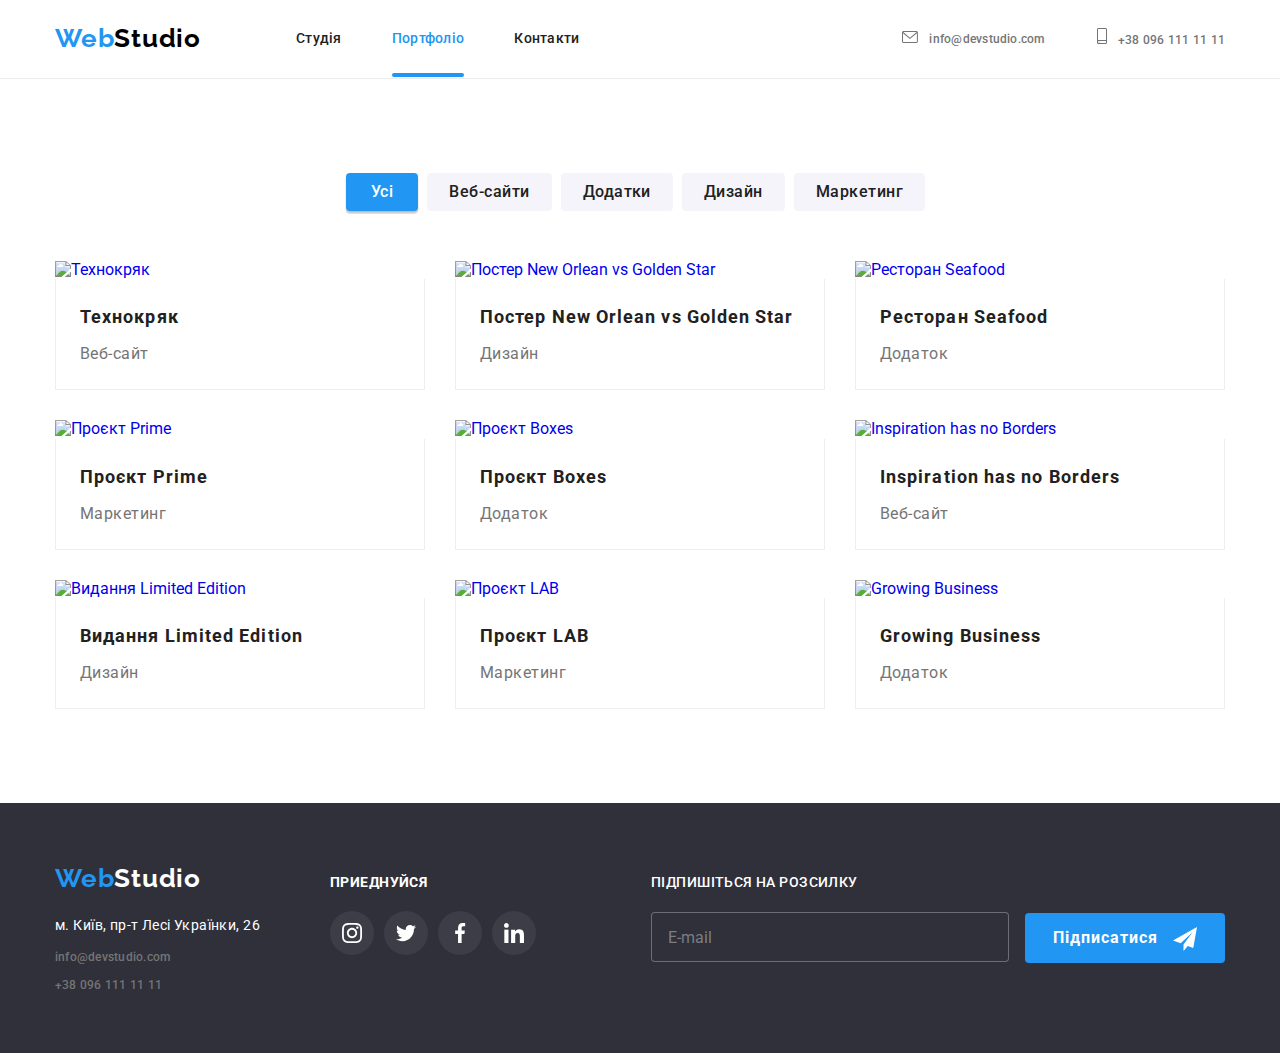
==== commit 2b7e4a37: "hw-08 total" ====
--- a/portfolio.html
+++ b/portfolio.html
@@ -162,7 +162,34 @@
             <li class="picture-portfolio">
               <a href="#" class="cards-portfolio">
                 <div class="cards-portfolio-overlay">
-                  <img src="./images/img-01.jpg" alt="Технокряк" width="370" />
+                  <picture>
+                    <source
+                      srcset="
+                        ./imges/p-desc-img0.jpg     1x,
+                        ./images/p-desc-img0@2x.jpg 2x
+                      "
+                      media="(min-width: 1200px)"
+                    />
+                    <source
+                      srcset="
+                        ./imges/p-tab-img0.jpg     1x,
+                        ./images/p-tab-img0@2x.jpg 2x
+                      "
+                      media="(min-width: 768px)"
+                    />
+                    <source
+                      srcset="
+                        ./imges/p-mob-img0.jpg     1x,
+                        ./images/p-mob-img0@2x.jpg 2x
+                      "
+                      media="(max-width: 767px)"
+                    />
+                    <img
+                      src="./images/p-mob-img0.jpg"
+                      alt="Технокряк"
+                      width="370"
+                    />
+                  </picture>
                   <p class="overlay">
                     Ресурс пропонує комплексні пропозиції з різним рівнем
                     функціоналу та сервісів. Все це дозволить відвідувачу
@@ -178,11 +205,34 @@
             <li class="picture-portfolio">
               <a href="#" class="cards-portfolio">
                 <div class="cards-portfolio-overlay">
-                  <img
-                    src="./images/img-02.jpg"
-                    alt="Постер New Orlean vs Golden Star"
-                    width="370"
-                  />
+                  <picture>
+                    <source
+                      srcset="
+                        ./imges/p-desc-img1.jpg     1x,
+                        ./images/p-desc-img1@2x.jpg 2x
+                      "
+                      media="(min-width: 1200px)"
+                    />
+                    <source
+                      srcset="
+                        ./imges/p-tab-img1.jpg     1x,
+                        ./images/p-tab-img1@2x.jpg 2x
+                      "
+                      media="(min-width: 768px)"
+                    />
+                    <source
+                      srcset="
+                        ./imges/p-mob-img1.jpg     1x,
+                        ./images/p-mob-img1@2x.jpg 2x
+                      "
+                      media="(max-width: 767px)"
+                    />
+                    <img
+                      src="./images/p-mob-img1.jpg"
+                      alt="Постер New Orlean vs Golden Star"
+                      width="370"
+                    />
+                  </picture>
                   <p class="overlay">
                     Ресурс пропонує комплексні пропозиції з різним рівнем
                     функціоналу та сервісів. Все це дозволить відвідувачу
@@ -200,11 +250,34 @@
             <li class="picture-portfolio">
               <a href="#" class="cards-portfolio">
                 <div class="cards-portfolio-overlay">
-                  <img
-                    src="./images/img-03.jpg"
-                    alt="Ресторан Seafood"
-                    width="370"
-                  />
+                  <picture>
+                    <source
+                      srcset="
+                        ./imges/p-desc-img2.jpg     1x,
+                        ./images/p-desc-img2@2x.jpg 2x
+                      "
+                      media="(min-width: 1200px)"
+                    />
+                    <source
+                      srcset="
+                        ./imges/p-tab-img2.jpg     1x,
+                        ./images/p-tab-img2@2x.jpg 2x
+                      "
+                      media="(min-width: 768px)"
+                    />
+                    <source
+                      srcset="
+                        ./imges/p-mob-img2.jpg     1x,
+                        ./images/p-mob-img2@2x.jpg 2x
+                      "
+                      media="(max-width: 767px)"
+                    />
+                    <img
+                      src="./images/p-mob-img2.jpg"
+                      alt="Ресторан Seafood"
+                      width="370"
+                    />
+                  </picture>
                   <p class="overlay">
                     Ресурс пропонує комплексні пропозиції з різним рівнем
                     функціоналу та сервісів. Все це дозволить відвідувачу
@@ -220,11 +293,34 @@
             <li class="picture-portfolio">
               <a href="#" class="cards-portfolio">
                 <div class="cards-portfolio-overlay">
-                  <img
-                    src="./images/img-04.jpg"
-                    alt="Проєкт Prime"
-                    width="370"
-                  />
+                  <picture>
+                    <source
+                      srcset="
+                        ./imges/p-desc-img3.jpg     1x,
+                        ./images/p-desc-img3@2x.jpg 2x
+                      "
+                      media="(min-width: 1200px)"
+                    />
+                    <source
+                      srcset="
+                        ./imges/p-tab-img3.jpg     1x,
+                        ./images/p-tab-img3@2x.jpg 2x
+                      "
+                      media="(min-width: 768px)"
+                    />
+                    <source
+                      srcset="
+                        ./imges/p-mob-img3.jpg     1x,
+                        ./images/p-mob-img3@2x.jpg 2x
+                      "
+                      media="(max-width: 767px)"
+                    />
+                    <img
+                      src="./images/p-mob-img3.jpg"
+                      alt="Проєкт Prime"
+                      width="370"
+                    />
+                  </picture>
                   <p class="overlay">
                     Ресурс пропонує комплексні пропозиції з різним рівнем
                     функціоналу та сервісів. Все це дозволить відвідувачу
@@ -240,11 +336,35 @@
             <li class="picture-portfolio">
               <a href="#" class="cards-portfolio">
                 <div class="cards-portfolio-overlay">
-                  <img
-                    src="./images/img-05.jpg"
-                    alt="Проєкт Boxes"
-                    width="370"
-                  />
+                  <picture>
+                    <source
+                      srcset="
+                        ./imges/p-desc-img4.jpg     1x,
+                        ./images/p-desc-img4@2x.jpg 2x
+                      "
+                      media="(min-width: 1200px)"
+                    />
+                    <source
+                      srcset="
+                        ./imges/p-tab-img4.jpg     1x,
+                        ./images/p-tab-img4@2x.jpg 2x
+                      "
+                      media="(min-width: 768px)"
+                    />
+                    <source
+                      srcset="
+                        ./imges/p-mob-img4.jpg     1x,
+                        ./images/p-mob-img4@2x.jpg 2x
+                      "
+                      media="(max-width: 767px)"
+                    />
+                    <img
+                      src="./images/p-mob-img4.jpg"
+                      alt="Проєкт Boxes"
+                      width="370"
+                    />
+                  </picture>
+
                   <p class="overlay">
                     Ресурс пропонує комплексні пропозиції з різним рівнем
                     функціоналу та сервісів. Все це дозволить відвідувачу
@@ -260,11 +380,34 @@
             <li class="picture-portfolio">
               <a href="#" class="cards-portfolio">
                 <div class="cards-portfolio-overlay">
-                  <img
-                    src="./images/img-06.jpg"
-                    alt="Inspiration has no Borders"
-                    width="370"
-                  />
+                  <picture>
+                    <source
+                      srcset="
+                        ./imges/p-desc-img5.jpg     1x,
+                        ./images/p-desc-img5@2x.jpg 2x
+                      "
+                      media="(min-width: 1200px)"
+                    />
+                    <source
+                      srcset="
+                        ./imges/p-tab-img5.jpg     1x,
+                        ./images/p-tab-img5@2x.jpg 2x
+                      "
+                      media="(min-width: 768px)"
+                    />
+                    <source
+                      srcset="
+                        ./imges/p-mob-img5.jpg     1x,
+                        ./images/p-mob-img5@2x.jpg 2x
+                      "
+                      media="(max-width: 767px)"
+                    />
+                    <img
+                      src="./images/p-mob-img5.jpg"
+                      alt="Inspiration has no Borders"
+                      width="370"
+                    />
+                  </picture>
                   <p class="overlay">
                     Ресурс пропонує комплексні пропозиції з різним рівнем
                     функціоналу та сервісів. Все це дозволить відвідувачу
@@ -280,11 +423,34 @@
             <li class="picture-portfolio">
               <a href="#" class="cards-portfolio">
                 <div class="cards-portfolio-overlay">
-                  <img
-                    src="./images/img-07.jpg"
-                    alt="Видання Limited Edition"
-                    width="370"
-                  />
+                  <picture>
+                    <source
+                      srcset="
+                        ./imges/p-desc-img6.jpg     1x,
+                        ./images/p-desc-img6@2x.jpg 2x
+                      "
+                      media="(min-width: 1200px)"
+                    />
+                    <source
+                      srcset="
+                        ./imges/p-tab-img6.jpg     1x,
+                        ./images/p-tab-img6@2x.jpg 2x
+                      "
+                      media="(min-width: 768px)"
+                    />
+                    <source
+                      srcset="
+                        ./imges/p-mob-img6.jpg     1x,
+                        ./images/p-mob-img6@2x.jpg 2x
+                      "
+                      media="(max-width: 767px)"
+                    />
+                    <img
+                      src="./images/p-mob-img6.jpg"
+                      alt="Видання Limited Edition"
+                      width="370"
+                    />
+                  </picture>
                   <p class="overlay">
                     Ресурс пропонує комплексні пропозиції з різним рівнем
                     функціоналу та сервісів. Все це дозволить відвідувачу
@@ -300,7 +466,34 @@
             <li class="picture-portfolio">
               <a href="#" class="cards-portfolio">
                 <div class="cards-portfolio-overlay">
-                  <img src="./images/img-08.jpg" alt="Проєкт LAB" width="370" />
+                  <picture>
+                    <source
+                      srcset="
+                        ./imges/p-desc-img7.jpg     1x,
+                        ./images/p-desc-img7@2x.jpg 2x
+                      "
+                      media="(min-width: 1200px)"
+                    />
+                    <source
+                      srcset="
+                        ./imges/p-tab-img7.jpg     1x,
+                        ./images/p-tab-img7@2x.jpg 2x
+                      "
+                      media="(min-width: 768px)"
+                    />
+                    <source
+                      srcset="
+                        ./imges/p-mob-img7.jpg     1x,
+                        ./images/p-mob-img7@2x.jpg 2x
+                      "
+                      media="(max-width: 767px)"
+                    />
+                    <img
+                      src="./images/p-mob-img7.jpg"
+                      alt="Проєкт LAB"
+                      width="370"
+                    />
+                  </picture>
                   <p class="overlay">
                     Ресурс пропонує комплексні пропозиції з різним рівнем
                     функціоналу та сервісів. Все це дозволить відвідувачу
@@ -316,11 +509,34 @@
             <li class="picture-portfolio">
               <a href="#" class="cards-portfolio">
                 <div class="cards-portfolio-overlay">
-                  <img
-                    src="./images/img-09.jpg"
-                    alt="Growing Business"
-                    width="370"
-                  />
+                  <picture>
+                    <source
+                      srcset="
+                        ./imges/p-desc-img8.jpg     1x,
+                        ./images/p-desc-img8@2x.jpg 2x
+                      "
+                      media="(min-width: 1200px)"
+                    />
+                    <source
+                      srcset="
+                        ./imges/p-tab-img8.jpg     1x,
+                        ./images/p-tab-img8@2x.jpg 2x
+                      "
+                      media="(min-width: 768px)"
+                    />
+                    <source
+                      srcset="
+                        ./imges/p-mob-img8.jpg     1x,
+                        ./images/p-mob-img8@2x.jpg 2x
+                      "
+                      media="(max-width: 767px)"
+                    />
+                    <img
+                      src="./images/p-mob-img8.jpg"
+                      alt="Growing Business"
+                      width="370"
+                    />
+                  </picture>
                   <p class="overlay">
                     Ресурс пропонує комплексні пропозиції з різним рівнем
                     функціоналу та сервісів. Все це дозволить відвідувачу
--- a/css/main.min.css
+++ b/css/main.min.css
@@ -1 +1 @@
-:root{--main-opacity-two: #FFFFFF10;--overlay-cards: rgba(33, 150, 243, 0.9);--element-hero: #2F303A;--strip-applications: #2F303A80;--text-page: #000000;--text-contacts: #757575;--bcg-button: #F5F4FA;--bcg-btn-hero: #188CE8;--border-header: #ECECEC;--border-portfolio: #EEEEEE;--modal-backround: #00000050;--modal-close: #00000010;--icon-social: #AFB1B8;--text-placeholder: rgba(117, 117, 117, 0.5);--border-modal: rgba(33, 33, 33, 0.2);--card-distance: 30px;--time-bezier: 250ms cubic-bezier(0.4, 0, 0.2, 1);--card-shadow: 0px 1px 3px rgba(0, 0, 0, 0.12), 0px 1px 1px rgba(0, 0, 0, 0.14), 0px 2px 1px rgba(0, 0, 0, 0.2);--portfolio-shadow: 0px 1px 1px rgba(0, 0, 0, 0.12), 0px 4px 4px rgba(0, 0, 0, 0.06), 1px 4px 6px rgba(0, 0, 0, 0.16);--shadow-button: 0px 3px 1px rgba(0, 0, 0, 0.1), 0px 1px 2px rgba(0, 0, 0, 0.08), 0px 2px 2px rgba(0, 0, 0, 0.12);--shadow-modal-window: 0px 1px 3px rgba(0, 0, 0, 0.12), 0px 1px 1px rgba(0, 0, 0, 0.14), 0px 2px 1px rgba(0, 0, 0, 0.2)}.services-portfolio,.features,.works,.team,.regular-customers{padding-top:60px;padding-bottom:60px}@media screen and (min-width: 1200px){.services-portfolio,.features,.works,.team,.regular-customers{padding-top:94px;padding-bottom:94px}}h1,h2,h3,h4,p,ul,span{margin-top:0;margin-bottom:0}ul{padding-left:0;list-style:none}img{display:block}body{font-family:"Roboto",sans-serif;background-color:#fff;color:#212121}.pointer{cursor:pointer}.connection__contact,.header__item,.mobile__item,.logo-studio,.cards-portfolio,.mobile-menu__contact--telephon,.mobile-menu__contact--mail,.mobile-menu__social-list,.mobile-menu__social-link{text-decoration:none}.container{padding-left:15px;padding-right:15px}@media screen and (min-width: 480px){.container{width:480px;margin-left:auto;margin-right:auto}}@media screen and (min-width: 768px){.container{width:768px}}@media screen and (min-width: 1200px){.container{width:1200px}}.visually-hidden{position:absolute;white-space:nowrap;width:1px;height:1px;overflow:hidden;border:0;padding:0;clip:rect(0 0 0 0);clip-path:inset(50%);margin:-1px}.connection__contact:hover,.connection__contact:focus{color:#2196f3;fill:#2196f3}.connection__icon{margin-right:10px;fill:var(--text-contacts)}.connection__icon:hover,.connection__icon:focus{fill:#2196f3}.connection__contact{font-size:14px;line-height:1.14;font-weight:500;letter-spacing:.02em;color:var(--text-contacts);transition:color var(--time-bezier)}@media screen and (min-width: 1200px){.connection{display:flex;align-items:center;column-gap:52px}}@media screen and (max-width: 767px){.mobile-menu{position:fixed;top:0;left:0;z-index:111;width:100%;height:100%;background-color:#fff;opacity:0;visibility:hidden;pointer-events:none;transition:opacity var(--time-bezier),visibility var(--time-bezier)}.mobile-menu.is-open{opacity:1;visibility:visible;pointer-events:auto}.mobile-menu__container{position:relative;display:flex;flex-direction:column;padding-left:40px}.mobile-menu__close-btn{line-height:0;position:absolute;top:10px;right:15px;background-color:rgba(0,0,0,0);border:0;padding:0;cursor:pointer;transition:var(--time-bezier)}.mobile-menu__close-btn:hover,.mobile-menu__close-btn:focus{fill:#2196f3}.mobile-menu__close-icon{width:40px;height:40px}.mobile__item.mobile__item--current{color:#2196f3}.mobile-menu__nav-menu{display:inline-block;margin-top:48px;margin-bottom:302px}.mobile__item{display:block;font-size:40px;font-weight:500;line-height:1.175;color:#212121;letter-spacing:.02em}.mobile__item:not(:last-child){margin-bottom:32px}.mobile__item:hover,.mobile__item:focus{color:#2196f3}.mobile-menu__contact{margin-bottom:64px;display:block}.mobile-menu__contact--telephon{display:block;margin-bottom:32px;font-weight:500;font-size:34px;line-height:1.18;letter-spacing:.02em;color:#2196f3}.mobile-menu__contact--mail{font-weight:500;font-size:24px;line-height:1.17;letter-spacing:.02em;color:var(--text-contacts)}.mobile-menu__social{display:flex;column-gap:10px}.mobile-menu__social-link{display:block;font-weight:500;font-size:18px;line-height:1.22;letter-spacing:.02em;color:#2196f3}.mobile-menu__social-list:not(:last-child){padding-right:10px;border-right:1px solid var(--border-modal)}}@media screen and (max-width: 480px){.mobile-menu{width:98%}}@media screen and (min-width: 768px){.mobile-menu{display:none}}.hero__button{margin-top:30px;padding:10px 24px;font-family:"Roboto",sans-serif;color:#fff;background-color:#2196f3;font-size:16px;line-height:1.88;font-weight:700;letter-spacing:.06em;text-align:center;cursor:pointer;border-radius:4px;border:#2196f3;transition:color var(--time-bezier),background-color var(--time-bezier)}.hero__button:hover,.hero__button:focus{color:#fff;background-color:var(--bcg-btn-hero)}@media screen and (min-width: 1200px){.hero__button{padding:10px 32px}}.backdrop{position:fixed;z-index:999;top:0;left:0;width:100%;height:100%;background-color:var(--modal-backround);transition:opacity var(--time-bezier),visibility var(--time-bezier)}.backdrop.is-hidden{visibility:hidden;opacity:0;pointer-events:none}.modal{width:450px;position:absolute;border-radius:4px;top:50%;left:50%;transform:translate(-50%, -50%);padding:40px;background-color:#fff;box-shadow:var(--shadow-modal-window)}.modal-close-icon{fill:var(--text-page)}.modal-close-icon:hover{fill:#2196f3}.modal-close-btn{display:flex;align-items:center;justify-content:center;position:absolute;top:8px;right:8px;width:30px;height:30px;background-color:#fff;border:1px solid var(--modal-close);border-radius:50%;padding:0;cursor:pointer}@media screen and (max-width: 479px){.modal{width:96%}}@media screen and (min-width: 1200px){.modal{width:528px}}.modal-feedback{font-weight:700;font-size:20px;line-height:1.15;text-align:center;color:#212121;margin-bottom:12px}.modal-form{display:flex;flex-direction:column}.modal-form-input{width:100%;height:40px;font-size:12px;border-radius:4px;border:1px solid var(--border-modal);padding-left:42px;transition:border-color var(--time-bezier)}.modal-form-input:focus{border-color:#2196f3;outline:none}.modal-form-input:focus+.icon-modal{fill:#2196f3}.modal-form-text-above{display:block;font-weight:400;font-size:12px;line-height:1.17;color:var(--text-contacts);margin-bottom:4px}.modal-form-message{width:100%;height:120px;font-size:12px;resize:none;border-radius:4px;border:1px solid var(--border-modal);padding:12px 16px;transition:border-color var(--time-bezier)}.modal-form-message:focus{outline:none;border-color:#2196f3}.modal-form-message::placeholder{font-size:12px;line-height:1.17;color:var(--text-placeholder)}.modal-form-field{margin-bottom:10px}.modal-form-icon{position:relative;display:block}.icon-modal{position:absolute;top:50%;left:12px;transform:translateY(-50%);fill:#212121;transition:fill var(--time-bezier)}.modal-form-icon-check{width:16px;height:15px;border:2px solid #212121;border-radius:2px;background-color:#fff;cursor:pointer;margin-right:7px}.modal-form-check{position:absolute;appearance:none;text-decoration-color:#188ce8}.modal-form-check:focus+.modal-form-icon-check{box-shadow:0 0 0 1px #2196f3}.modal-form-check:checked+.modal-form-icon-check{background-color:#2196f3;border:none}.modal-form-check:checked+.modal-form-icon-check .modal-form-icon-policy{display:block}.modal-form-agreement{display:flex;justify-content:center;align-items:center;margin-top:10px;margin-bottom:30px}.modal-form-icon-policy{display:none;fill:#fff}.modal-text-policy{font-size:14px;line-height:1.7;text-decoration:underline;color:#2196f3}.modal-text-policy:hover{text-decoration:none}.modal-text-policy-first{font-size:14px;letter-spacing:.03em;line-height:1.7;color:var(--text-contacts)}.modal-form-submit{cursor:pointer;margin:auto;width:200px;height:50px;font-size:16px;line-height:1.88;font-weight:700;background-color:#2196f3;color:#fff;border:#2196f3;letter-spacing:.06em;border-radius:4px;text-align:center;box-shadow:0px 4px 4px rgba(0,0,0,.25);transition:color var(--time-bezier),background-color var(--time-bezier)}.modal-form-submit:hover,.modal-form-submit:focus{color:#fff;background-color:var(--bcg-btn-hero)}.picture-portfolio{text-align:left;padding-bottom:0px}.cards-portfolio-overlay{position:relative;overflow:hidden}.overlay{display:flex;position:absolute;align-items:center;top:0;left:0;height:100%;width:100%;background-color:rgba(33,150,243,.9);color:#fff;font-size:18px;font-weight:400;line-height:1.56;letter-spacing:.03em;padding:0 24px;overflow:auto;transform:translateY(100%);transition:transform var(--time-bezier)}.cards-portfolio:hover .overlay,.cards-portfolio:focus .overlay{transform:translateY(0)}.menu-description{border-left:1px solid var(--border-portfolio);border-bottom:1px solid var(--border-portfolio);border-right:1px solid var(--border-portfolio);padding:20px 24px;flex-grow:1}.logo-studio{font-family:"Raleway",sans-serif;font-size:24px;font-weight:700;line-height:1.17;letter-spacing:.03em}.logo-studio__first-title{color:#2196f3}.logo-studio__second-title{color:var(--text-page)}.logo-studio__third-title{color:#fff}@media screen and (min-width: 1200px){.logo-studio{font-size:26px;line-height:1.19}}.list-button{font-family:"Roboto",sans-serif;font-weight:500;font-size:16px;line-height:1.63;letter-spacing:.03em;color:#212121;background-color:var(--bcg-button);border:var(--bcg-button);border-radius:4px;padding:6px 22px;cursor:pointer;transition:color var(--time-bezier),background-color var(--time-bezier),box-shadow var(--time-bezier)}.list-button:hover,.list-button:focus{color:#fff;background-color:#2196f3;box-shadow:var(--shadow-button)}.list-button.list-button--active{background-color:#2196f3;color:#fff;box-shadow:var(--shadow-button)}@media screen and (max-width: 767px){.header__nav-menu{display:none}.connection__header{display:none}.open-mobile-menu-btn{line-height:0;border:none;background-color:rgba(0,0,0,0);padding:0;cursor:pointer;transition:var(--time-bezier)}.open-mobile-menu-btn:hover,.open-mobile-menu-btn:focus{fill:#2196f3}.open-mobile-menu-btn__icon{width:40px;height:40px}.page-header{padding-top:10px;padding-bottom:10px}}.header__container{display:flex;align-items:center;justify-content:space-between}@media screen and (min-width: 768px){.open-mobile-menu-btn{display:none}.header__nav-menu,.header__navigation{display:flex;align-items:center}.header__item{position:relative;font-size:14px;line-height:1.14;font-weight:500;letter-spacing:.02em;color:#212121;transition:color var(--time-bezier)}.header__item:hover,.header__item:focus{color:#2196f3;fill:#2196f3}.header__item.header__item--current{color:#2196f3}.header__nav-menu{column-gap:50px}.header__navigation{column-gap:87px}.header__item--current::after{content:"";position:absolute;bottom:-31px;left:0;width:100%;height:4px;background-color:#2196f3;border-radius:2px}.connection__icon{margin-right:8px;fill:var(--text-contacts)}.connection__contact{font-size:12px;line-height:1.17;font-weight:500;letter-spacing:.02em;color:var(--text-contacts);transition:color var(--time-bezier)}.page-header{padding-top:21px;padding-bottom:21px}}@media screen and (min-width: 1200px){.header__navigation{column-gap:95px}.page-header{padding-top:23px;padding-bottom:24px;border-bottom:1px solid var(--border-header)}}.hero{padding:118px 0;text-align:center;background-position:center;background-repeat:no-repeat;background-image:linear-gradient(rgba(47, 48, 58, 0.4), rgba(47, 48, 58, 0.4)),url(../images/_Header_Mobx1.jpg)}@media screen and (min-device-pixel-ratio: 2)and (min-width: 480px),screen and (min-resolution: 192dpi)and (min-width: 480px),screen and (min-resolution: 2dppx)and (min-width: 480px){.hero{background-image:linear-gradient(rgba(47, 48, 58, 0.4), rgba(47, 48, 58, 0.4)),url(../images/_Header_Mob@x2.jpg)}}.hero__title{color:#fff;font-size:26px;line-height:1.62;font-weight:900;text-transform:uppercase;text-align:center;letter-spacing:.06em}@media screen and (min-width: 768px){.hero{background-image:linear-gradient(rgba(47, 48, 58, 0.4), rgba(47, 48, 58, 0.4)),url(../images/_Header_Tabx1.jpg)}}@media screen and (min-device-pixel-ratio: 2)and (min-width: 768px),screen and (min-resolution: 192dpi)and (min-width: 768px),screen and (min-resolution: 2dppx)and (min-width: 768px){.hero{background-image:linear-gradient(rgba(47, 48, 58, 0.4), rgba(47, 48, 58, 0.4)),url(../images/_Header_Tab@x2.jpg)}}@media screen and (min-width: 1200px){.hero{padding:200px 0;max-width:1600px;margin:0 auto;background-size:cover;background-image:linear-gradient(rgba(47, 48, 58, 0.4), rgba(47, 48, 58, 0.4)),url(../images/_Header_Descx1.jpg)}.hero__title{font-size:44px;line-height:1.36}}@media screen and (min-device-pixel-ratio: 2)and (min-width: 1200px),screen and (min-resolution: 192dpi)and (min-width: 1200px),screen and (min-resolution: 2dppx)and (min-width: 1200px){.hero{background-image:linear-gradient(rgba(47, 48, 58, 0.4), rgba(47, 48, 58, 0.4)),url(../images/_Header_Desc@x2.jpg)}}.footer{background-color:var(--element-hero);padding:60px 0 60px 0}.footer-general{display:flex}.footer-nav,.footer-social{display:inline-block}@media screen and (max-width: 1199px){.footer-form{display:inline-block;text-align:center}.footer-nav,.footer-social{text-align:center;margin-bottom:60px}.footer-general{flex-direction:column;justify-content:center}.footer-mail-subscribe{display:block}}.connection__contact-direct{font-size:14px;line-height:1.71;letter-spacing:.03em;font-weight:400;color:rgba(255,255,255,.3764705882)}.footer-connection__contact:not(:last-child){margin-bottom:8px}.footer-contacts{margin-top:20px}.adress{font-size:14px;line-height:1.71;letter-spacing:.03em;font-weight:400;color:#fff}.footer-social-join{font-size:14px;font-weight:700;line-height:1.14;text-transform:uppercase;color:#fff;letter-spacing:.03em;margin-bottom:20px}.social-list-footer{display:flex;justify-content:center;column-gap:10px}.social-link-footer{display:flex;align-items:center;justify-content:center;width:44px;height:44px;border-radius:50%;background-color:var(--main-opacity-two);transition:background-color var(--time-bezier)}.social-link-footer:hover,.social-link-footer:focus{background-color:#2196f3}.footer-form-subscribe{font-weight:700;font-size:14px;line-height:1.43;letter-spacing:.03em;text-transform:uppercase;color:#fff;margin-bottom:20px}.user-mail-input{width:100%;height:50px;margin-bottom:20px;color:#fff;font-size:16px;line-height:1.25;padding-left:16px;border-radius:4px;border:1px solid rgba(255,255,255,.3);background-color:var(--element-hero)}.user-mail-input::placeholder{font-weight:400;font-size:16px;line-height:1.25;color:rgba(255,255,255,.3764705882);margin-left:16px}.footer-form-sending{margin:auto;width:200px;height:50px;font-size:16px;line-height:1.88;font-weight:700;background-color:#2196f3;color:#fff;border:#2196f3;letter-spacing:.06em;border-radius:4px;cursor:pointer;text-align:center;transition:color var(--time-bezier),background-color var(--time-bezier)}.footer-form-sending:hover,.footer-form-sending:focus{color:#fff;background-color:var(--bcg-btn-hero)}.icon-send-plane{display:inline-block;vertical-align:middle;fill:#fff;margin-left:12px}@media screen and (min-width: 768px){.user-mail-input{width:450px}.footer-form{margin-top:187px}.footer{position:relative}.footer-social{position:absolute;top:65px;right:89px;margin-bottom:0}.footer-nav{position:absolute;top:60px;left:76px;margin-bottom:0}}@media screen and (min-width: 1200px){.footer-general{align-items:baseline}.footer-social,.footer-nav{position:static}.footer-social{margin-left:70px}.footer-form{margin-top:0;margin-left:auto}.footer-form-subscribe{font-weight:500}.footer-mail-subscribe{margin-right:12px}.user-mail-input{width:358px}.icon-send-plane{margin-left:10px}.footer-connection__contact:not(:last-child){margin-bottom:9px}.footer-social-join{display:inline-block}.social-list-footer{padding-bottom:0}}.regular-customers__title{text-align:center;margin-bottom:30px}.regular-customers__icon-logo{width:106px;height:60px;fill:var(--icon-social);transition:fill var(--time-bezier)}.regular-customers__link:hover .regular-customers__icon-logo,.regular-customers__link:focus .regular-customers__icon-logo{fill:#2196f3}.regular-customers__logo{display:flex;flex-wrap:wrap;justify-content:center;gap:30px}.regular-customers__icon-clients{width:calc((100% - 30px)/2)}.regular-customers__link{display:flex;align-items:center;justify-content:center;height:92px;border-radius:4px;border:1px solid var(--icon-social);background-color:#fff;transition:border var(--time-bezier)}.regular-customers__link:hover,.regular-customers__link:focus{border:1px solid #2196f3}@media screen and (min-width: 768px){.regular-customers__icon-clients{width:calc((100% - 60px)/3)}}@media screen and (min-width: 1200px){.regular-customers__icon-clients{width:calc((100% - 150px)/6)}}.socila-list{display:flex;justify-content:center;column-gap:10px}.social-list__icon{width:20px;height:20px;fill:var(--icon-social);transition:fill var(--time-bezier)}.footer-social__icon{fill:#fff;width:20px;height:20px;transition:fill var(--time-bezier)}.social-list__link{display:flex;align-items:center;justify-content:center;width:44px;height:44px;border-radius:50%;background-color:#fff;transition:background-color var(--time-bezier)}.social-list__link:hover,.social-list__link:focus{background-color:#2196f3}.social-list__link:hover .social-list__icon,.social-list__link:focus .social-list__icon{fill:#fff}.team{background-color:var(--bcg-button)}.team__employee{margin-bottom:10px;font-size:16px;font-weight:500;line-height:1.19;letter-spacing:.03em}.team__direction{font-size:16px;font-weight:400;line-height:1.19;letter-spacing:.03em;color:var(--text-contacts);margin-bottom:16px}.team__foto-member{max-width:100%;margin:0 auto}.team__title{text-align:center;margin-bottom:30px}.team__foto{text-align:center;background-color:#fff;border-radius:0 0 4px 4px;box-shadow:var(--card-shadow)}.team__foto:not(:last-child){margin-bottom:30px}.team__members{padding-top:30px;padding-bottom:30px}@media screen and (min-width: 768px){.team__foto{display:inline-block;width:calc((100% - 30px)/2)}}@media screen and (min-width: 1200px){.team__menu{display:flex;gap:30px}.team__foto{text-align:center;background-color:#fff;border-radius:0 0 4px 4px;box-shadow:var(--card-shadow);width:calc((100% - 90px)/4)}}@media screen and (max-width: 1199px){.work{display:none}}@media screen and (min-width: 1200px){.work__menu-foto{display:flex;justify-content:space-between}.work__foto-work{position:relative;width:calc((100% - 60px)/3)}.work__title,.team__title,.regular-customers__title{font-size:36px;line-height:1.17;font-weight:700;letter-spacing:.03em;text-align:center;margin-bottom:50px}.work{padding-bottom:94px}.work__text-applcations{font-size:14px;line-height:1.43;text-transform:uppercase;font-weight:700;color:#fff}.work__applications{position:absolute;display:flex;align-items:center;justify-content:center;bottom:0;left:0;width:100%;height:70px;background-color:var(--strip-applications)}}.menu-nav-porfolio{display:flex;flex-wrap:wrap;row-gap:15px;margin-bottom:40px}.button-menu{margin-right:9px}.first{padding:6px 25px}.menu-portfolio{width:304px;font-weight:700;font-size:18px;line-height:2;letter-spacing:.06em;color:#212121}.service-name{font-weight:400;font-size:16px;line-height:1.88;letter-spacing:.03em;color:var(--text-contacts);margin-top:4px}.cards-portfolio{display:flex;flex-direction:column;height:100%;transition:box-shadow var(--time-bezier)}.cards-portfolio:hover,.cards-portfolio:focus{box-shadow:var(--portfolio-shadow)}.menu-service{display:flex;flex-wrap:wrap}@media screen and (max-width: 1199px){.menu-service{gap:30px}}img{display:block;width:450px}@media screen and (min-width: 768px){.menu-nav-porfolio{justify-content:center;margin-bottom:30px}img{width:354px}}@media screen and (min-width: 1200px){.menu-portfolio{width:100%}.menu-nav-porfolio{margin-bottom:50px}.menu-service{margin-top:calc(-1*var(--card-distance));margin-left:calc(-1*var(--card-distance))}.menu-service>.picture-portfolio{flex-basis:calc(33.3333333333% - var(--card-distance));margin-left:var(--card-distance);margin-top:var(--card-distance)}img{width:370px}}.features__features-card{margin-bottom:30px}.features__description{text-align:center;font-size:14px;font-weight:700;line-height:1.14;letter-spacing:.03em;text-transform:uppercase;margin-bottom:10px}.features__advantage{display:flex;align-items:center;justify-content:center;height:120px;border-radius:4px;background-color:var(--bcg-button);margin-bottom:30px}.features__transcript{font-size:14px;line-height:1.71;letter-spacing:.03em;color:var(--text-contacts)}@media screen and (min-width: 768px){.features__features-card{width:354px;display:inline-block}.features__description{text-align:left}}@media screen and (min-width: 1200px){.features__features-menu{display:flex;justify-content:space-between}.features__features-card{width:calc((100% - 90px)/4)}.features__features-card{margin-bottom:0}}/*# sourceMappingURL=main.min.css.map */+:root{--main-opacity-two: #FFFFFF10;--overlay-cards: rgba(33, 150, 243, 0.9);--element-hero: #2F303A;--strip-applications: #2F303A80;--text-page: #000000;--text-contacts: #757575;--bcg-button: #F5F4FA;--bcg-btn-hero: #188CE8;--border-header: #ECECEC;--border-portfolio: #EEEEEE;--modal-backround: #00000050;--modal-close: #00000010;--icon-social: #AFB1B8;--text-placeholder: rgba(117, 117, 117, 0.5);--border-modal: rgba(33, 33, 33, 0.2);--card-distance: 30px;--time-bezier: 250ms cubic-bezier(0.4, 0, 0.2, 1);--card-shadow: 0px 1px 3px rgba(0, 0, 0, 0.12), 0px 1px 1px rgba(0, 0, 0, 0.14), 0px 2px 1px rgba(0, 0, 0, 0.2);--portfolio-shadow: 0px 1px 1px rgba(0, 0, 0, 0.12), 0px 4px 4px rgba(0, 0, 0, 0.06), 1px 4px 6px rgba(0, 0, 0, 0.16);--shadow-button: 0px 3px 1px rgba(0, 0, 0, 0.1), 0px 1px 2px rgba(0, 0, 0, 0.08), 0px 2px 2px rgba(0, 0, 0, 0.12);--shadow-modal-window: 0px 1px 3px rgba(0, 0, 0, 0.12), 0px 1px 1px rgba(0, 0, 0, 0.14), 0px 2px 1px rgba(0, 0, 0, 0.2)}.services-portfolio,.features,.works,.team,.regular-customers{padding-top:60px;padding-bottom:60px}@media screen and (min-width: 1200px){.services-portfolio,.features,.works,.team,.regular-customers{padding-top:94px;padding-bottom:94px}}h1,h2,h3,h4,p,ul,span{margin-top:0;margin-bottom:0}ul{padding-left:0;list-style:none}img{display:block}body{font-family:"Roboto",sans-serif;background-color:#fff;color:#212121}.pointer{cursor:pointer}.connection__contact,.header__item,.mobile__item,.logo-studio,.cards-portfolio,.mobile-menu__contact--telephon,.mobile-menu__contact--mail,.mobile-menu__social-list,.mobile-menu__social-link{text-decoration:none}.container{padding-left:15px;padding-right:15px}@media screen and (min-width: 480px){.container{width:480px;margin-left:auto;margin-right:auto}}@media screen and (min-width: 768px){.container{width:768px}}@media screen and (min-width: 1200px){.container{width:1200px}}.visually-hidden{position:absolute;white-space:nowrap;width:1px;height:1px;overflow:hidden;border:0;padding:0;clip:rect(0 0 0 0);clip-path:inset(50%);margin:-1px}.connection__contact:hover,.connection__contact:focus{color:#2196f3;fill:#2196f3}.connection__icon{margin-right:10px;fill:var(--text-contacts)}.connection__icon:hover,.connection__icon:focus{fill:#2196f3}.connection__contact{font-size:14px;line-height:1.14;font-weight:500;letter-spacing:.02em;color:var(--text-contacts);transition:color var(--time-bezier)}@media screen and (min-width: 1200px){.connection{display:flex;align-items:center;column-gap:52px}}@media screen and (max-width: 767px){.mobile-menu{position:fixed;top:0;left:0;z-index:111;width:100%;height:100%;background-color:#fff;opacity:0;visibility:hidden;pointer-events:none;transition:opacity var(--time-bezier),visibility var(--time-bezier)}.mobile-menu.is-open{opacity:1;visibility:visible;pointer-events:auto}.mobile-menu__container{position:relative;display:flex;flex-direction:column;padding-left:40px}.mobile-menu__close-btn{line-height:0;position:absolute;top:10px;right:15px;background-color:rgba(0,0,0,0);border:0;padding:0;cursor:pointer;transition:var(--time-bezier)}.mobile-menu__close-btn:hover,.mobile-menu__close-btn:focus{fill:#2196f3}.mobile-menu__close-icon{width:40px;height:40px}.mobile__item.mobile__item--current{color:#2196f3}.mobile-menu__nav-menu{display:inline-block;margin-top:48px;margin-bottom:302px}.mobile__item{display:block;font-size:40px;font-weight:500;line-height:1.175;color:#212121;letter-spacing:.02em}.mobile__item:not(:last-child){margin-bottom:32px}.mobile__item:hover,.mobile__item:focus{color:#2196f3}.mobile-menu__contact{margin-bottom:64px;display:block}.mobile-menu__contact--telephon{display:block;margin-bottom:32px;font-weight:500;font-size:34px;line-height:1.18;letter-spacing:.02em;color:#2196f3}.mobile-menu__contact--mail{font-weight:500;font-size:24px;line-height:1.17;letter-spacing:.02em;color:var(--text-contacts)}.mobile-menu__social{display:flex;column-gap:10px}.mobile-menu__social-link{display:block;font-weight:500;font-size:18px;line-height:1.22;letter-spacing:.02em;color:#2196f3}.mobile-menu__social-list:not(:last-child){padding-right:10px;border-right:1px solid var(--border-modal)}}@media screen and (max-width: 480px){.mobile-menu{width:98%}}@media screen and (min-width: 768px){.mobile-menu{display:none}}.hero__button{margin-top:30px;padding:10px 24px;font-family:"Roboto",sans-serif;color:#fff;background-color:#2196f3;font-size:16px;line-height:1.88;font-weight:700;letter-spacing:.06em;text-align:center;cursor:pointer;border-radius:4px;border:#2196f3;transition:color var(--time-bezier),background-color var(--time-bezier)}.hero__button:hover,.hero__button:focus{color:#fff;background-color:var(--bcg-btn-hero)}@media screen and (min-width: 1200px){.hero__button{padding:10px 32px}}.backdrop{position:fixed;z-index:999;top:0;left:0;width:100%;height:100%;background-color:var(--modal-backround);transition:opacity var(--time-bezier),visibility var(--time-bezier)}.backdrop.is-hidden{visibility:hidden;opacity:0;pointer-events:none}.modal{width:450px;position:absolute;border-radius:4px;top:50%;left:50%;transform:translate(-50%, -50%);padding:40px;background-color:#fff;box-shadow:var(--shadow-modal-window)}.modal-close-icon{fill:var(--text-page)}.modal-close-icon:hover{fill:#2196f3}.modal-close-btn{display:flex;align-items:center;justify-content:center;position:absolute;top:8px;right:8px;width:30px;height:30px;background-color:#fff;border:1px solid var(--modal-close);border-radius:50%;padding:0;cursor:pointer}@media screen and (max-width: 479px){.modal{width:96%}}@media screen and (min-width: 1200px){.modal{width:528px}}.modal-feedback{font-weight:700;font-size:20px;line-height:1.15;text-align:center;color:#212121;margin-bottom:12px}.modal-form{display:flex;flex-direction:column}.modal-form-input{width:100%;height:40px;font-size:12px;border-radius:4px;border:1px solid var(--border-modal);padding-left:42px;transition:border-color var(--time-bezier)}.modal-form-input:focus{border-color:#2196f3;outline:none}.modal-form-input:focus+.icon-modal{fill:#2196f3}.modal-form-text-above{display:block;font-weight:400;font-size:12px;line-height:1.17;color:var(--text-contacts);margin-bottom:4px}.modal-form-message{width:100%;height:120px;font-size:12px;resize:none;border-radius:4px;border:1px solid var(--border-modal);padding:12px 16px;transition:border-color var(--time-bezier)}.modal-form-message:focus{outline:none;border-color:#2196f3}.modal-form-message::placeholder{font-size:12px;line-height:1.17;color:var(--text-placeholder)}.modal-form-field{margin-bottom:10px}.modal-form-icon{position:relative;display:block}.icon-modal{position:absolute;top:50%;left:12px;transform:translateY(-50%);fill:#212121;transition:fill var(--time-bezier)}.modal-form-icon-check{width:16px;height:15px;border:2px solid #212121;border-radius:2px;background-color:#fff;cursor:pointer;margin-right:7px}.modal-form-check{position:absolute;appearance:none;text-decoration-color:#188ce8}.modal-form-check:focus+.modal-form-icon-check{box-shadow:0 0 0 1px #2196f3}.modal-form-check:checked+.modal-form-icon-check{background-color:#2196f3;border:none}.modal-form-check:checked+.modal-form-icon-check .modal-form-icon-policy{display:block}.modal-form-agreement{display:flex;justify-content:center;align-items:center;margin-top:10px;margin-bottom:30px}.modal-form-icon-policy{display:none;fill:#fff}.modal-text-policy{font-size:14px;line-height:1.7;text-decoration:underline;color:#2196f3}.modal-text-policy:hover{text-decoration:none}.modal-text-policy-first{font-size:14px;letter-spacing:.03em;line-height:1.7;color:var(--text-contacts)}.modal-form-submit{cursor:pointer;margin:auto;width:200px;height:50px;font-size:16px;line-height:1.88;font-weight:700;background-color:#2196f3;color:#fff;border:#2196f3;letter-spacing:.06em;border-radius:4px;text-align:center;box-shadow:0px 4px 4px rgba(0,0,0,.25);transition:color var(--time-bezier),background-color var(--time-bezier)}.modal-form-submit:hover,.modal-form-submit:focus{color:#fff;background-color:var(--bcg-btn-hero)}.picture-portfolio{text-align:left;padding-bottom:0px}.cards-portfolio-overlay{position:relative;overflow:hidden}.overlay{display:flex;position:absolute;align-items:center;top:0;left:0;height:100%;width:100%;background-color:rgba(33,150,243,.9);color:#fff;font-size:18px;font-weight:400;line-height:1.56;letter-spacing:.03em;padding:0 24px;overflow:auto;transform:translateY(100%);transition:transform var(--time-bezier)}.cards-portfolio:hover .overlay,.cards-portfolio:focus .overlay{transform:translateY(0)}.menu-description{border-left:1px solid var(--border-portfolio);border-bottom:1px solid var(--border-portfolio);border-right:1px solid var(--border-portfolio);padding:20px 24px;flex-grow:1}.logo-studio{font-family:"Raleway",sans-serif;font-size:24px;font-weight:700;line-height:1.17;letter-spacing:.03em}.logo-studio__first-title{color:#2196f3}.logo-studio__second-title{color:var(--text-page)}.logo-studio__third-title{color:#fff}@media screen and (min-width: 1200px){.logo-studio{font-size:26px;line-height:1.19}}.list-button{font-family:"Roboto",sans-serif;font-weight:500;font-size:16px;line-height:1.63;letter-spacing:.03em;color:#212121;background-color:var(--bcg-button);border:var(--bcg-button);border-radius:4px;padding:6px 22px;cursor:pointer;transition:color var(--time-bezier),background-color var(--time-bezier),box-shadow var(--time-bezier)}.list-button:hover,.list-button:focus{color:#fff;background-color:#2196f3;box-shadow:var(--shadow-button)}.list-button.list-button--active{background-color:#2196f3;color:#fff;box-shadow:var(--shadow-button)}@media screen and (max-width: 767px){.header__nav-menu{display:none}.connection__header{display:none}.open-mobile-menu-btn{line-height:0;border:none;background-color:rgba(0,0,0,0);padding:0;cursor:pointer;transition:var(--time-bezier)}.open-mobile-menu-btn:hover,.open-mobile-menu-btn:focus{fill:#2196f3}.open-mobile-menu-btn__icon{width:40px;height:40px}.page-header{padding-top:10px;padding-bottom:10px}}.header__container{display:flex;align-items:center;justify-content:space-between}@media screen and (min-width: 768px){.open-mobile-menu-btn{display:none}.header__nav-menu,.header__navigation{display:flex;align-items:center}.header__item{position:relative;font-size:14px;line-height:1.14;font-weight:500;letter-spacing:.02em;color:#212121;transition:color var(--time-bezier)}.header__item:hover,.header__item:focus{color:#2196f3;fill:#2196f3}.header__item.header__item--current{color:#2196f3}.header__nav-menu{column-gap:50px}.header__navigation{column-gap:87px}.header__item--current::after{content:"";position:absolute;bottom:-31px;left:0;width:100%;height:4px;background-color:#2196f3;border-radius:2px}.connection__icon{margin-right:8px;fill:var(--text-contacts)}.connection__contact{font-size:12px;line-height:1.17;font-weight:500;letter-spacing:.02em;color:var(--text-contacts);transition:color var(--time-bezier)}.page-header{padding-top:21px;padding-bottom:21px}}@media screen and (min-width: 1200px){.header__navigation{column-gap:95px}.page-header{padding-top:23px;padding-bottom:24px;border-bottom:1px solid var(--border-header)}}.hero{padding:118px 0;text-align:center;background-position:center;background-repeat:no-repeat;background-image:linear-gradient(rgba(47, 48, 58, 0.4), rgba(47, 48, 58, 0.4)),url(../images/Header-Mobx1.jpg)}@media screen and (min-device-pixel-ratio: 2)and (min-width: 480px),screen and (min-resolution: 192dpi)and (min-width: 480px),screen and (min-resolution: 2dppx)and (min-width: 480px){.hero{background-image:linear-gradient(rgba(47, 48, 58, 0.4), rgba(47, 48, 58, 0.4)),url(../images/Header-Mob@x2.jpg)}}.hero__title{color:#fff;font-size:26px;line-height:1.62;font-weight:900;text-transform:uppercase;text-align:center;letter-spacing:.06em}@media screen and (min-width: 768px){.hero{background-image:linear-gradient(rgba(47, 48, 58, 0.4), rgba(47, 48, 58, 0.4)),url(../images/Header-Tabx1.jpg)}}@media screen and (min-device-pixel-ratio: 2)and (min-width: 768px),screen and (min-resolution: 192dpi)and (min-width: 768px),screen and (min-resolution: 2dppx)and (min-width: 768px){.hero{background-image:linear-gradient(rgba(47, 48, 58, 0.4), rgba(47, 48, 58, 0.4)),url(../images/Header-Tab@x2.jpg)}}@media screen and (min-width: 1200px){.hero{padding:200px 0;max-width:1600px;margin:0 auto;background-size:cover;background-image:linear-gradient(rgba(47, 48, 58, 0.4), rgba(47, 48, 58, 0.4)),url(../images/Header-Descx1.jpg)}.hero__title{font-size:44px;line-height:1.36}}@media screen and (min-device-pixel-ratio: 2)and (min-width: 1200px),screen and (min-resolution: 192dpi)and (min-width: 1200px),screen and (min-resolution: 2dppx)and (min-width: 1200px){.hero{background-image:linear-gradient(rgba(47, 48, 58, 0.4), rgba(47, 48, 58, 0.4)),url(../images/Header-Desc@x2.jpg)}}.footer{background-color:var(--element-hero);padding:60px 0 60px 0}.footer-general{display:flex}.footer-nav,.footer-social{display:inline-block}@media screen and (max-width: 1199px){.footer-form{display:inline-block;text-align:center}.footer-nav,.footer-social{text-align:center;margin-bottom:60px}.footer-general{flex-direction:column;justify-content:center}.footer-mail-subscribe{display:block}}.connection__contact-direct{font-size:14px;line-height:1.71;letter-spacing:.03em;font-weight:400;color:rgba(255,255,255,.3764705882)}.footer-connection__contact:not(:last-child){margin-bottom:8px}.footer-contacts{margin-top:20px}.adress{font-size:14px;line-height:1.71;letter-spacing:.03em;font-weight:400;color:#fff}.footer-social-join{font-size:14px;font-weight:700;line-height:1.14;text-transform:uppercase;color:#fff;letter-spacing:.03em;margin-bottom:20px}.social-list-footer{display:flex;justify-content:center;column-gap:10px}.social-link-footer{display:flex;align-items:center;justify-content:center;width:44px;height:44px;border-radius:50%;background-color:var(--main-opacity-two);transition:background-color var(--time-bezier)}.social-link-footer:hover,.social-link-footer:focus{background-color:#2196f3}.footer-form-subscribe{font-weight:700;font-size:14px;line-height:1.43;letter-spacing:.03em;text-transform:uppercase;color:#fff;margin-bottom:20px}.user-mail-input{width:100%;height:50px;margin-bottom:20px;color:#fff;font-size:16px;line-height:1.25;padding-left:16px;border-radius:4px;border:1px solid rgba(255,255,255,.3);background-color:var(--element-hero)}.user-mail-input::placeholder{font-weight:400;font-size:16px;line-height:1.25;color:rgba(255,255,255,.3764705882);margin-left:16px}.footer-form-sending{margin:auto;width:200px;height:50px;font-size:16px;line-height:1.88;font-weight:700;background-color:#2196f3;color:#fff;border:#2196f3;letter-spacing:.06em;border-radius:4px;cursor:pointer;text-align:center;transition:color var(--time-bezier),background-color var(--time-bezier)}.footer-form-sending:hover,.footer-form-sending:focus{color:#fff;background-color:var(--bcg-btn-hero)}.icon-send-plane{display:inline-block;vertical-align:middle;fill:#fff;margin-left:12px}@media screen and (min-width: 768px){.user-mail-input{width:450px}.footer-form{margin-top:187px}.footer{position:relative}.footer-social{position:absolute;top:65px;right:89px;margin-bottom:0}.footer-nav{position:absolute;top:60px;left:76px;margin-bottom:0}}@media screen and (min-width: 1200px){.footer-general{align-items:baseline}.footer-social,.footer-nav{position:static}.footer-social{margin-left:70px}.footer-form{margin-top:0;margin-left:auto}.footer-form-subscribe{font-weight:500}.footer-mail-subscribe{margin-right:12px}.user-mail-input{width:358px}.icon-send-plane{margin-left:10px}.footer-connection__contact:not(:last-child){margin-bottom:9px}.footer-social-join{display:inline-block}.social-list-footer{padding-bottom:0}}.regular-customers__title{text-align:center;margin-bottom:30px}.regular-customers__icon-logo{width:106px;height:60px;fill:var(--icon-social);transition:fill var(--time-bezier)}.regular-customers__link:hover .regular-customers__icon-logo,.regular-customers__link:focus .regular-customers__icon-logo{fill:#2196f3}.regular-customers__logo{display:flex;flex-wrap:wrap;justify-content:center;gap:30px}.regular-customers__icon-clients{width:calc((100% - 30px)/2)}.regular-customers__link{display:flex;align-items:center;justify-content:center;height:92px;border-radius:4px;border:1px solid var(--icon-social);background-color:#fff;transition:border var(--time-bezier)}.regular-customers__link:hover,.regular-customers__link:focus{border:1px solid #2196f3}@media screen and (min-width: 768px){.regular-customers__icon-clients{width:calc((100% - 60px)/3)}}@media screen and (min-width: 1200px){.regular-customers__icon-clients{width:calc((100% - 150px)/6)}}.socila-list{display:flex;justify-content:center;column-gap:10px}.social-list__icon{width:20px;height:20px;fill:var(--icon-social);transition:fill var(--time-bezier)}.footer-social__icon{fill:#fff;width:20px;height:20px;transition:fill var(--time-bezier)}.social-list__link{display:flex;align-items:center;justify-content:center;width:44px;height:44px;border-radius:50%;background-color:#fff;transition:background-color var(--time-bezier)}.social-list__link:hover,.social-list__link:focus{background-color:#2196f3}.social-list__link:hover .social-list__icon,.social-list__link:focus .social-list__icon{fill:#fff}.team{background-color:var(--bcg-button)}.team__employee{margin-bottom:10px;font-size:16px;font-weight:500;line-height:1.19;letter-spacing:.03em}.team__direction{font-size:16px;font-weight:400;line-height:1.19;letter-spacing:.03em;color:var(--text-contacts);margin-bottom:16px}.team__foto-member{max-width:100%;margin:0 auto}.team__title{text-align:center;margin-bottom:30px}.team__foto{text-align:center;background-color:#fff;border-radius:0 0 4px 4px;box-shadow:var(--card-shadow)}.team__foto:not(:last-child){margin-bottom:30px}.team__members{padding-top:30px;padding-bottom:30px}@media screen and (min-width: 768px){.team__foto{display:inline-block;width:calc((100% - 30px)/2)}}@media screen and (min-width: 1200px){.team__menu{display:flex;gap:30px}.team__foto{width:calc((100% - 90px)/4);margin-bottom:30px}}@media screen and (max-width: 1199px){.work{display:none}}@media screen and (min-width: 1200px){.work__menu-foto{display:flex;justify-content:space-between}.work__foto-work{position:relative;width:calc((100% - 60px)/3)}.work__title,.team__title,.regular-customers__title{font-size:36px;line-height:1.17;font-weight:700;letter-spacing:.03em;text-align:center;margin-bottom:50px}.work{padding-bottom:94px}.work__text-applcations{font-size:14px;line-height:1.43;text-transform:uppercase;font-weight:700;color:#fff}.work__applications{position:absolute;display:flex;align-items:center;justify-content:center;bottom:0;left:0;width:100%;height:70px;background-color:var(--strip-applications)}}.menu-nav-porfolio{display:flex;flex-wrap:wrap;row-gap:15px;margin-bottom:40px}.button-menu{margin-right:9px}.first{padding:6px 25px}.menu-portfolio{width:304px;font-weight:700;font-size:18px;line-height:2;letter-spacing:.06em;color:#212121}.service-name{font-weight:400;font-size:16px;line-height:1.88;letter-spacing:.03em;color:var(--text-contacts);margin-top:4px}.cards-portfolio{display:flex;flex-direction:column;height:100%;transition:box-shadow var(--time-bezier)}.cards-portfolio:hover,.cards-portfolio:focus{box-shadow:var(--portfolio-shadow)}.menu-service{display:flex;flex-wrap:wrap}@media screen and (max-width: 1199px){.menu-service{gap:30px}}img{display:block;width:450px}@media screen and (min-width: 768px){.menu-nav-porfolio{justify-content:center;margin-bottom:30px}img{width:354px}.picture-portfolio{display:inline-block;width:calc((100% - 30px)/2)}}@media screen and (min-width: 1200px){.menu-portfolio{width:100%}.menu-nav-porfolio{margin-bottom:50px}.menu-service{margin-top:calc(-1*var(--card-distance));margin-left:calc(-1*var(--card-distance))}.menu-service>.picture-portfolio{flex-basis:calc(33.3333333333% - var(--card-distance));margin-left:var(--card-distance);margin-top:var(--card-distance)}img{width:370px}}.features__features-card{margin-bottom:30px}.features__description{text-align:center;font-size:14px;font-weight:700;line-height:1.14;letter-spacing:.03em;text-transform:uppercase;margin-bottom:10px}.features__advantage{display:flex;align-items:center;justify-content:center;height:120px;border-radius:4px;background-color:var(--bcg-button);margin-bottom:30px}.features__transcript{font-size:14px;line-height:1.71;letter-spacing:.03em;color:var(--text-contacts)}@media screen and (min-width: 768px){.features__features-card{width:354px;display:inline-block}.features__description{text-align:left}}@media screen and (min-width: 1200px){.features__features-menu{display:flex;justify-content:space-between}.features__features-card{width:calc((100% - 90px)/4)}.features__features-card{margin-bottom:0}}/*# sourceMappingURL=main.min.css.map */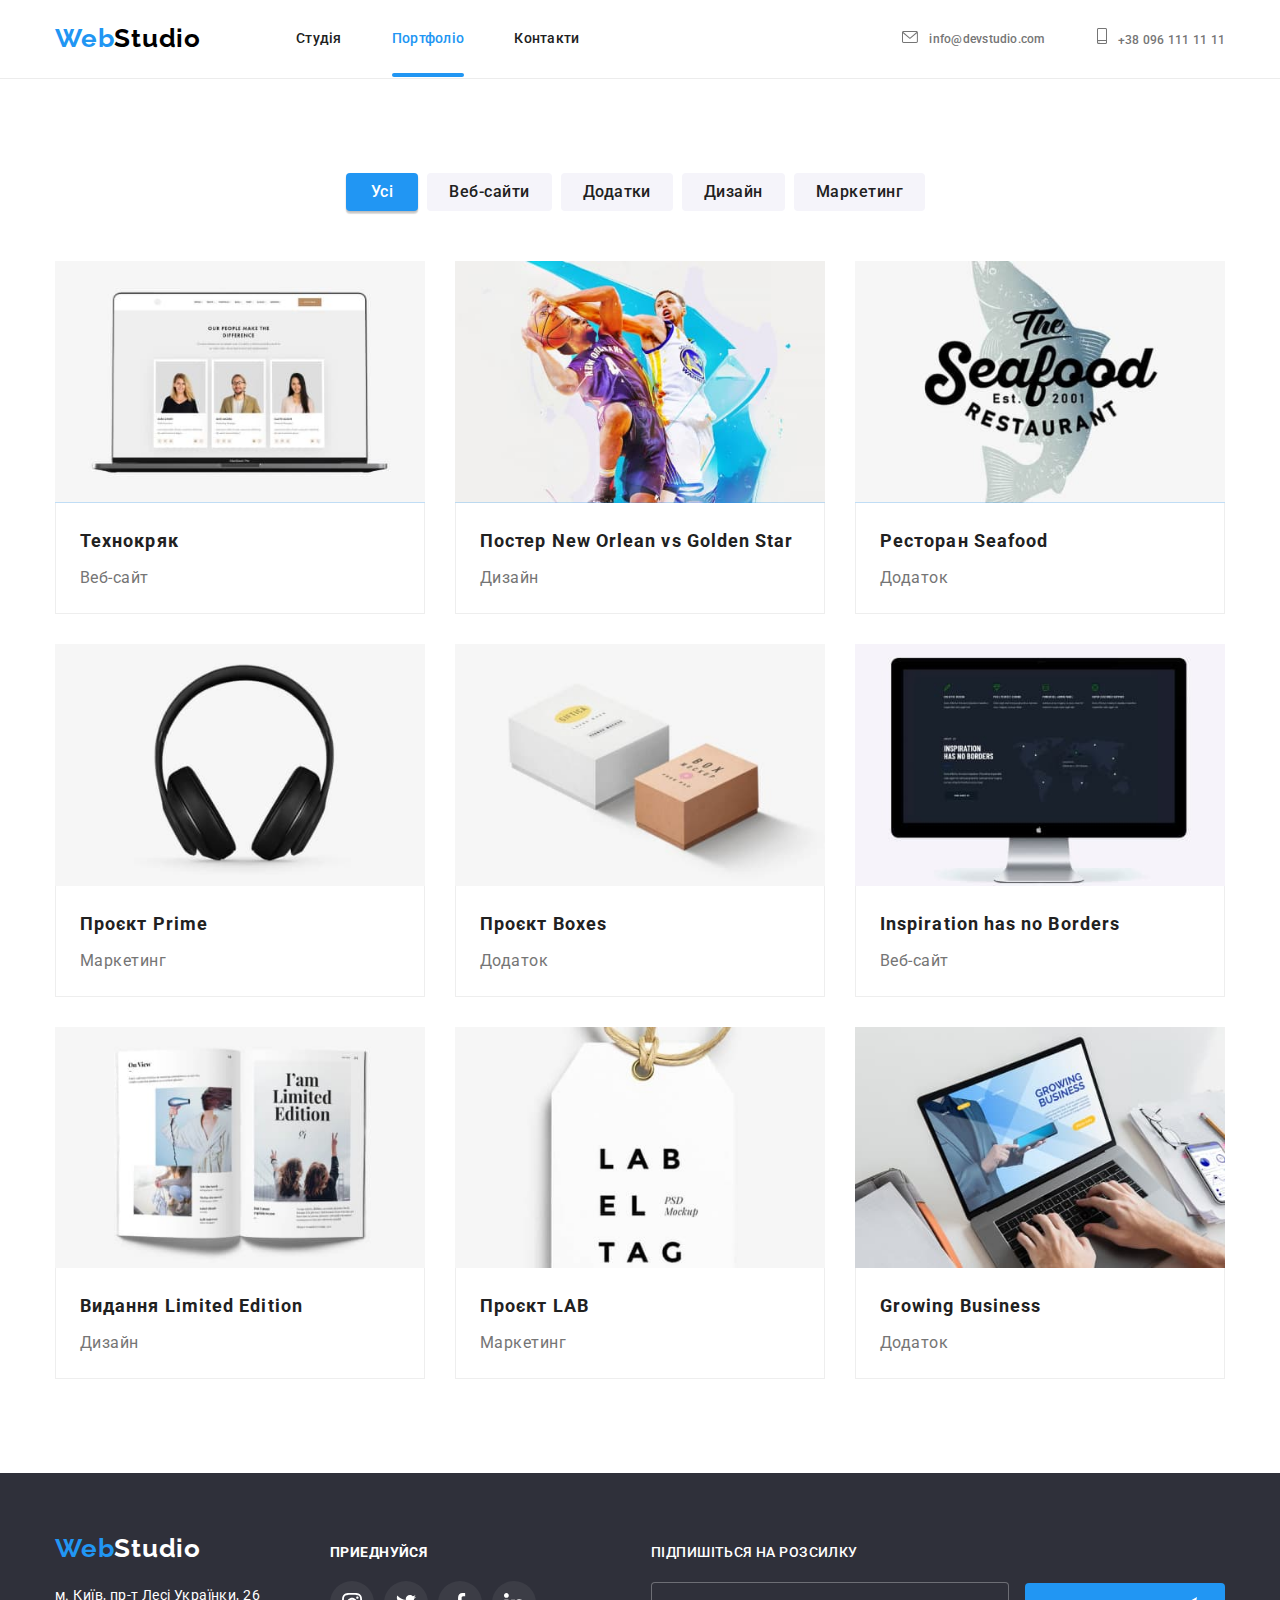
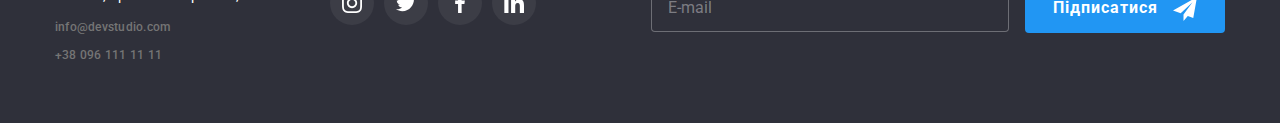
==== commit f3a8c55e: "hw-08 correct img (happened)" ====
--- a/portfolio.html
+++ b/portfolio.html
@@ -169,6 +169,7 @@
                         ./images/p-desc-img0@2x.jpg 2x
                       "
                       media="(min-width: 1200px)"
+                      type="image"
                     />
                     <source
                       srcset="
@@ -176,6 +177,7 @@
                         ./images/p-tab-img0@2x.jpg 2x
                       "
                       media="(min-width: 768px)"
+                      type="image"
                     />
                     <source
                       srcset="
@@ -183,6 +185,7 @@
                         ./images/p-mob-img0@2x.jpg 2x
                       "
                       media="(max-width: 767px)"
+                      type="image"
                     />
                     <img
                       src="./images/p-mob-img0.jpg"
@@ -212,6 +215,7 @@
                         ./images/p-desc-img1@2x.jpg 2x
                       "
                       media="(min-width: 1200px)"
+                      type="image"
                     />
                     <source
                       srcset="
@@ -219,6 +223,7 @@
                         ./images/p-tab-img1@2x.jpg 2x
                       "
                       media="(min-width: 768px)"
+                      type="image"
                     />
                     <source
                       srcset="
@@ -226,6 +231,7 @@
                         ./images/p-mob-img1@2x.jpg 2x
                       "
                       media="(max-width: 767px)"
+                      type="image"
                     />
                     <img
                       src="./images/p-mob-img1.jpg"
@@ -257,6 +263,7 @@
                         ./images/p-desc-img2@2x.jpg 2x
                       "
                       media="(min-width: 1200px)"
+                      type="image"
                     />
                     <source
                       srcset="
@@ -264,6 +271,7 @@
                         ./images/p-tab-img2@2x.jpg 2x
                       "
                       media="(min-width: 768px)"
+                      type="image"
                     />
                     <source
                       srcset="
@@ -271,6 +279,7 @@
                         ./images/p-mob-img2@2x.jpg 2x
                       "
                       media="(max-width: 767px)"
+                      type="image"
                     />
                     <img
                       src="./images/p-mob-img2.jpg"
@@ -300,6 +309,7 @@
                         ./images/p-desc-img3@2x.jpg 2x
                       "
                       media="(min-width: 1200px)"
+                      type="image"
                     />
                     <source
                       srcset="
@@ -307,6 +317,7 @@
                         ./images/p-tab-img3@2x.jpg 2x
                       "
                       media="(min-width: 768px)"
+                      type="image"
                     />
                     <source
                       srcset="
@@ -314,6 +325,7 @@
                         ./images/p-mob-img3@2x.jpg 2x
                       "
                       media="(max-width: 767px)"
+                      type="image"
                     />
                     <img
                       src="./images/p-mob-img3.jpg"
@@ -343,6 +355,7 @@
                         ./images/p-desc-img4@2x.jpg 2x
                       "
                       media="(min-width: 1200px)"
+                      type="image"
                     />
                     <source
                       srcset="
@@ -350,6 +363,7 @@
                         ./images/p-tab-img4@2x.jpg 2x
                       "
                       media="(min-width: 768px)"
+                      type="image"
                     />
                     <source
                       srcset="
@@ -357,6 +371,7 @@
                         ./images/p-mob-img4@2x.jpg 2x
                       "
                       media="(max-width: 767px)"
+                      type="image"
                     />
                     <img
                       src="./images/p-mob-img4.jpg"
@@ -387,6 +402,7 @@
                         ./images/p-desc-img5@2x.jpg 2x
                       "
                       media="(min-width: 1200px)"
+                      type="image"
                     />
                     <source
                       srcset="
@@ -394,6 +410,7 @@
                         ./images/p-tab-img5@2x.jpg 2x
                       "
                       media="(min-width: 768px)"
+                      type="image"
                     />
                     <source
                       srcset="
@@ -401,6 +418,7 @@
                         ./images/p-mob-img5@2x.jpg 2x
                       "
                       media="(max-width: 767px)"
+                      type="image"
                     />
                     <img
                       src="./images/p-mob-img5.jpg"
@@ -430,6 +448,7 @@
                         ./images/p-desc-img6@2x.jpg 2x
                       "
                       media="(min-width: 1200px)"
+                      type="image"
                     />
                     <source
                       srcset="
@@ -437,6 +456,7 @@
                         ./images/p-tab-img6@2x.jpg 2x
                       "
                       media="(min-width: 768px)"
+                      type="image"
                     />
                     <source
                       srcset="
@@ -444,6 +464,7 @@
                         ./images/p-mob-img6@2x.jpg 2x
                       "
                       media="(max-width: 767px)"
+                      type="image"
                     />
                     <img
                       src="./images/p-mob-img6.jpg"
@@ -473,6 +494,7 @@
                         ./images/p-desc-img7@2x.jpg 2x
                       "
                       media="(min-width: 1200px)"
+                      type="image"
                     />
                     <source
                       srcset="
@@ -480,6 +502,7 @@
                         ./images/p-tab-img7@2x.jpg 2x
                       "
                       media="(min-width: 768px)"
+                      type="image"
                     />
                     <source
                       srcset="
@@ -487,6 +510,7 @@
                         ./images/p-mob-img7@2x.jpg 2x
                       "
                       media="(max-width: 767px)"
+                      type="image"
                     />
                     <img
                       src="./images/p-mob-img7.jpg"
@@ -516,6 +540,7 @@
                         ./images/p-desc-img8@2x.jpg 2x
                       "
                       media="(min-width: 1200px)"
+                      type="image"
                     />
                     <source
                       srcset="
@@ -523,6 +548,7 @@
                         ./images/p-tab-img8@2x.jpg 2x
                       "
                       media="(min-width: 768px)"
+                      type="image"
                     />
                     <source
                       srcset="
@@ -530,6 +556,7 @@
                         ./images/p-mob-img8@2x.jpg 2x
                       "
                       media="(max-width: 767px)"
+                      type="image"
                     />
                     <img
                       src="./images/p-mob-img8.jpg"
--- a/css/main.min.css
+++ b/css/main.min.css
@@ -1 +1 @@
-:root{--main-opacity-two: #FFFFFF10;--overlay-cards: rgba(33, 150, 243, 0.9);--element-hero: #2F303A;--strip-applications: #2F303A80;--text-page: #000000;--text-contacts: #757575;--bcg-button: #F5F4FA;--bcg-btn-hero: #188CE8;--border-header: #ECECEC;--border-portfolio: #EEEEEE;--modal-backround: #00000050;--modal-close: #00000010;--icon-social: #AFB1B8;--text-placeholder: rgba(117, 117, 117, 0.5);--border-modal: rgba(33, 33, 33, 0.2);--card-distance: 30px;--time-bezier: 250ms cubic-bezier(0.4, 0, 0.2, 1);--card-shadow: 0px 1px 3px rgba(0, 0, 0, 0.12), 0px 1px 1px rgba(0, 0, 0, 0.14), 0px 2px 1px rgba(0, 0, 0, 0.2);--portfolio-shadow: 0px 1px 1px rgba(0, 0, 0, 0.12), 0px 4px 4px rgba(0, 0, 0, 0.06), 1px 4px 6px rgba(0, 0, 0, 0.16);--shadow-button: 0px 3px 1px rgba(0, 0, 0, 0.1), 0px 1px 2px rgba(0, 0, 0, 0.08), 0px 2px 2px rgba(0, 0, 0, 0.12);--shadow-modal-window: 0px 1px 3px rgba(0, 0, 0, 0.12), 0px 1px 1px rgba(0, 0, 0, 0.14), 0px 2px 1px rgba(0, 0, 0, 0.2)}.services-portfolio,.features,.works,.team,.regular-customers{padding-top:60px;padding-bottom:60px}@media screen and (min-width: 1200px){.services-portfolio,.features,.works,.team,.regular-customers{padding-top:94px;padding-bottom:94px}}h1,h2,h3,h4,p,ul,span{margin-top:0;margin-bottom:0}ul{padding-left:0;list-style:none}img{display:block}body{font-family:"Roboto",sans-serif;background-color:#fff;color:#212121}.pointer{cursor:pointer}.connection__contact,.header__item,.mobile__item,.logo-studio,.cards-portfolio,.mobile-menu__contact--telephon,.mobile-menu__contact--mail,.mobile-menu__social-list,.mobile-menu__social-link{text-decoration:none}.container{padding-left:15px;padding-right:15px}@media screen and (min-width: 480px){.container{width:480px;margin-left:auto;margin-right:auto}}@media screen and (min-width: 768px){.container{width:768px}}@media screen and (min-width: 1200px){.container{width:1200px}}.visually-hidden{position:absolute;white-space:nowrap;width:1px;height:1px;overflow:hidden;border:0;padding:0;clip:rect(0 0 0 0);clip-path:inset(50%);margin:-1px}.connection__contact:hover,.connection__contact:focus{color:#2196f3;fill:#2196f3}.connection__icon{margin-right:10px;fill:var(--text-contacts)}.connection__icon:hover,.connection__icon:focus{fill:#2196f3}.connection__contact{font-size:14px;line-height:1.14;font-weight:500;letter-spacing:.02em;color:var(--text-contacts);transition:color var(--time-bezier)}@media screen and (min-width: 1200px){.connection{display:flex;align-items:center;column-gap:52px}}@media screen and (max-width: 767px){.mobile-menu{position:fixed;top:0;left:0;z-index:111;width:100%;height:100%;background-color:#fff;opacity:0;visibility:hidden;pointer-events:none;transition:opacity var(--time-bezier),visibility var(--time-bezier)}.mobile-menu.is-open{opacity:1;visibility:visible;pointer-events:auto}.mobile-menu__container{position:relative;display:flex;flex-direction:column;padding-left:40px}.mobile-menu__close-btn{line-height:0;position:absolute;top:10px;right:15px;background-color:rgba(0,0,0,0);border:0;padding:0;cursor:pointer;transition:var(--time-bezier)}.mobile-menu__close-btn:hover,.mobile-menu__close-btn:focus{fill:#2196f3}.mobile-menu__close-icon{width:40px;height:40px}.mobile__item.mobile__item--current{color:#2196f3}.mobile-menu__nav-menu{display:inline-block;margin-top:48px;margin-bottom:302px}.mobile__item{display:block;font-size:40px;font-weight:500;line-height:1.175;color:#212121;letter-spacing:.02em}.mobile__item:not(:last-child){margin-bottom:32px}.mobile__item:hover,.mobile__item:focus{color:#2196f3}.mobile-menu__contact{margin-bottom:64px;display:block}.mobile-menu__contact--telephon{display:block;margin-bottom:32px;font-weight:500;font-size:34px;line-height:1.18;letter-spacing:.02em;color:#2196f3}.mobile-menu__contact--mail{font-weight:500;font-size:24px;line-height:1.17;letter-spacing:.02em;color:var(--text-contacts)}.mobile-menu__social{display:flex;column-gap:10px}.mobile-menu__social-link{display:block;font-weight:500;font-size:18px;line-height:1.22;letter-spacing:.02em;color:#2196f3}.mobile-menu__social-list:not(:last-child){padding-right:10px;border-right:1px solid var(--border-modal)}}@media screen and (max-width: 480px){.mobile-menu{width:98%}}@media screen and (min-width: 768px){.mobile-menu{display:none}}.hero__button{margin-top:30px;padding:10px 24px;font-family:"Roboto",sans-serif;color:#fff;background-color:#2196f3;font-size:16px;line-height:1.88;font-weight:700;letter-spacing:.06em;text-align:center;cursor:pointer;border-radius:4px;border:#2196f3;transition:color var(--time-bezier),background-color var(--time-bezier)}.hero__button:hover,.hero__button:focus{color:#fff;background-color:var(--bcg-btn-hero)}@media screen and (min-width: 1200px){.hero__button{padding:10px 32px}}.backdrop{position:fixed;z-index:999;top:0;left:0;width:100%;height:100%;background-color:var(--modal-backround);transition:opacity var(--time-bezier),visibility var(--time-bezier)}.backdrop.is-hidden{visibility:hidden;opacity:0;pointer-events:none}.modal{width:450px;position:absolute;border-radius:4px;top:50%;left:50%;transform:translate(-50%, -50%);padding:40px;background-color:#fff;box-shadow:var(--shadow-modal-window)}.modal-close-icon{fill:var(--text-page)}.modal-close-icon:hover{fill:#2196f3}.modal-close-btn{display:flex;align-items:center;justify-content:center;position:absolute;top:8px;right:8px;width:30px;height:30px;background-color:#fff;border:1px solid var(--modal-close);border-radius:50%;padding:0;cursor:pointer}@media screen and (max-width: 479px){.modal{width:96%}}@media screen and (min-width: 1200px){.modal{width:528px}}.modal-feedback{font-weight:700;font-size:20px;line-height:1.15;text-align:center;color:#212121;margin-bottom:12px}.modal-form{display:flex;flex-direction:column}.modal-form-input{width:100%;height:40px;font-size:12px;border-radius:4px;border:1px solid var(--border-modal);padding-left:42px;transition:border-color var(--time-bezier)}.modal-form-input:focus{border-color:#2196f3;outline:none}.modal-form-input:focus+.icon-modal{fill:#2196f3}.modal-form-text-above{display:block;font-weight:400;font-size:12px;line-height:1.17;color:var(--text-contacts);margin-bottom:4px}.modal-form-message{width:100%;height:120px;font-size:12px;resize:none;border-radius:4px;border:1px solid var(--border-modal);padding:12px 16px;transition:border-color var(--time-bezier)}.modal-form-message:focus{outline:none;border-color:#2196f3}.modal-form-message::placeholder{font-size:12px;line-height:1.17;color:var(--text-placeholder)}.modal-form-field{margin-bottom:10px}.modal-form-icon{position:relative;display:block}.icon-modal{position:absolute;top:50%;left:12px;transform:translateY(-50%);fill:#212121;transition:fill var(--time-bezier)}.modal-form-icon-check{width:16px;height:15px;border:2px solid #212121;border-radius:2px;background-color:#fff;cursor:pointer;margin-right:7px}.modal-form-check{position:absolute;appearance:none;text-decoration-color:#188ce8}.modal-form-check:focus+.modal-form-icon-check{box-shadow:0 0 0 1px #2196f3}.modal-form-check:checked+.modal-form-icon-check{background-color:#2196f3;border:none}.modal-form-check:checked+.modal-form-icon-check .modal-form-icon-policy{display:block}.modal-form-agreement{display:flex;justify-content:center;align-items:center;margin-top:10px;margin-bottom:30px}.modal-form-icon-policy{display:none;fill:#fff}.modal-text-policy{font-size:14px;line-height:1.7;text-decoration:underline;color:#2196f3}.modal-text-policy:hover{text-decoration:none}.modal-text-policy-first{font-size:14px;letter-spacing:.03em;line-height:1.7;color:var(--text-contacts)}.modal-form-submit{cursor:pointer;margin:auto;width:200px;height:50px;font-size:16px;line-height:1.88;font-weight:700;background-color:#2196f3;color:#fff;border:#2196f3;letter-spacing:.06em;border-radius:4px;text-align:center;box-shadow:0px 4px 4px rgba(0,0,0,.25);transition:color var(--time-bezier),background-color var(--time-bezier)}.modal-form-submit:hover,.modal-form-submit:focus{color:#fff;background-color:var(--bcg-btn-hero)}.picture-portfolio{text-align:left;padding-bottom:0px}.cards-portfolio-overlay{position:relative;overflow:hidden}.overlay{display:flex;position:absolute;align-items:center;top:0;left:0;height:100%;width:100%;background-color:rgba(33,150,243,.9);color:#fff;font-size:18px;font-weight:400;line-height:1.56;letter-spacing:.03em;padding:0 24px;overflow:auto;transform:translateY(100%);transition:transform var(--time-bezier)}.cards-portfolio:hover .overlay,.cards-portfolio:focus .overlay{transform:translateY(0)}.menu-description{border-left:1px solid var(--border-portfolio);border-bottom:1px solid var(--border-portfolio);border-right:1px solid var(--border-portfolio);padding:20px 24px;flex-grow:1}.logo-studio{font-family:"Raleway",sans-serif;font-size:24px;font-weight:700;line-height:1.17;letter-spacing:.03em}.logo-studio__first-title{color:#2196f3}.logo-studio__second-title{color:var(--text-page)}.logo-studio__third-title{color:#fff}@media screen and (min-width: 1200px){.logo-studio{font-size:26px;line-height:1.19}}.list-button{font-family:"Roboto",sans-serif;font-weight:500;font-size:16px;line-height:1.63;letter-spacing:.03em;color:#212121;background-color:var(--bcg-button);border:var(--bcg-button);border-radius:4px;padding:6px 22px;cursor:pointer;transition:color var(--time-bezier),background-color var(--time-bezier),box-shadow var(--time-bezier)}.list-button:hover,.list-button:focus{color:#fff;background-color:#2196f3;box-shadow:var(--shadow-button)}.list-button.list-button--active{background-color:#2196f3;color:#fff;box-shadow:var(--shadow-button)}@media screen and (max-width: 767px){.header__nav-menu{display:none}.connection__header{display:none}.open-mobile-menu-btn{line-height:0;border:none;background-color:rgba(0,0,0,0);padding:0;cursor:pointer;transition:var(--time-bezier)}.open-mobile-menu-btn:hover,.open-mobile-menu-btn:focus{fill:#2196f3}.open-mobile-menu-btn__icon{width:40px;height:40px}.page-header{padding-top:10px;padding-bottom:10px}}.header__container{display:flex;align-items:center;justify-content:space-between}@media screen and (min-width: 768px){.open-mobile-menu-btn{display:none}.header__nav-menu,.header__navigation{display:flex;align-items:center}.header__item{position:relative;font-size:14px;line-height:1.14;font-weight:500;letter-spacing:.02em;color:#212121;transition:color var(--time-bezier)}.header__item:hover,.header__item:focus{color:#2196f3;fill:#2196f3}.header__item.header__item--current{color:#2196f3}.header__nav-menu{column-gap:50px}.header__navigation{column-gap:87px}.header__item--current::after{content:"";position:absolute;bottom:-31px;left:0;width:100%;height:4px;background-color:#2196f3;border-radius:2px}.connection__icon{margin-right:8px;fill:var(--text-contacts)}.connection__contact{font-size:12px;line-height:1.17;font-weight:500;letter-spacing:.02em;color:var(--text-contacts);transition:color var(--time-bezier)}.page-header{padding-top:21px;padding-bottom:21px}}@media screen and (min-width: 1200px){.header__navigation{column-gap:95px}.page-header{padding-top:23px;padding-bottom:24px;border-bottom:1px solid var(--border-header)}}.hero{padding:118px 0;text-align:center;background-position:center;background-repeat:no-repeat;background-image:linear-gradient(rgba(47, 48, 58, 0.4), rgba(47, 48, 58, 0.4)),url(../images/Header-Mobx1.jpg)}@media screen and (min-device-pixel-ratio: 2)and (min-width: 480px),screen and (min-resolution: 192dpi)and (min-width: 480px),screen and (min-resolution: 2dppx)and (min-width: 480px){.hero{background-image:linear-gradient(rgba(47, 48, 58, 0.4), rgba(47, 48, 58, 0.4)),url(../images/Header-Mob@x2.jpg)}}.hero__title{color:#fff;font-size:26px;line-height:1.62;font-weight:900;text-transform:uppercase;text-align:center;letter-spacing:.06em}@media screen and (min-width: 768px){.hero{background-image:linear-gradient(rgba(47, 48, 58, 0.4), rgba(47, 48, 58, 0.4)),url(../images/Header-Tabx1.jpg)}}@media screen and (min-device-pixel-ratio: 2)and (min-width: 768px),screen and (min-resolution: 192dpi)and (min-width: 768px),screen and (min-resolution: 2dppx)and (min-width: 768px){.hero{background-image:linear-gradient(rgba(47, 48, 58, 0.4), rgba(47, 48, 58, 0.4)),url(../images/Header-Tab@x2.jpg)}}@media screen and (min-width: 1200px){.hero{padding:200px 0;max-width:1600px;margin:0 auto;background-size:cover;background-image:linear-gradient(rgba(47, 48, 58, 0.4), rgba(47, 48, 58, 0.4)),url(../images/Header-Descx1.jpg)}.hero__title{font-size:44px;line-height:1.36}}@media screen and (min-device-pixel-ratio: 2)and (min-width: 1200px),screen and (min-resolution: 192dpi)and (min-width: 1200px),screen and (min-resolution: 2dppx)and (min-width: 1200px){.hero{background-image:linear-gradient(rgba(47, 48, 58, 0.4), rgba(47, 48, 58, 0.4)),url(../images/Header-Desc@x2.jpg)}}.footer{background-color:var(--element-hero);padding:60px 0 60px 0}.footer-general{display:flex}.footer-nav,.footer-social{display:inline-block}@media screen and (max-width: 1199px){.footer-form{display:inline-block;text-align:center}.footer-nav,.footer-social{text-align:center;margin-bottom:60px}.footer-general{flex-direction:column;justify-content:center}.footer-mail-subscribe{display:block}}.connection__contact-direct{font-size:14px;line-height:1.71;letter-spacing:.03em;font-weight:400;color:rgba(255,255,255,.3764705882)}.footer-connection__contact:not(:last-child){margin-bottom:8px}.footer-contacts{margin-top:20px}.adress{font-size:14px;line-height:1.71;letter-spacing:.03em;font-weight:400;color:#fff}.footer-social-join{font-size:14px;font-weight:700;line-height:1.14;text-transform:uppercase;color:#fff;letter-spacing:.03em;margin-bottom:20px}.social-list-footer{display:flex;justify-content:center;column-gap:10px}.social-link-footer{display:flex;align-items:center;justify-content:center;width:44px;height:44px;border-radius:50%;background-color:var(--main-opacity-two);transition:background-color var(--time-bezier)}.social-link-footer:hover,.social-link-footer:focus{background-color:#2196f3}.footer-form-subscribe{font-weight:700;font-size:14px;line-height:1.43;letter-spacing:.03em;text-transform:uppercase;color:#fff;margin-bottom:20px}.user-mail-input{width:100%;height:50px;margin-bottom:20px;color:#fff;font-size:16px;line-height:1.25;padding-left:16px;border-radius:4px;border:1px solid rgba(255,255,255,.3);background-color:var(--element-hero)}.user-mail-input::placeholder{font-weight:400;font-size:16px;line-height:1.25;color:rgba(255,255,255,.3764705882);margin-left:16px}.footer-form-sending{margin:auto;width:200px;height:50px;font-size:16px;line-height:1.88;font-weight:700;background-color:#2196f3;color:#fff;border:#2196f3;letter-spacing:.06em;border-radius:4px;cursor:pointer;text-align:center;transition:color var(--time-bezier),background-color var(--time-bezier)}.footer-form-sending:hover,.footer-form-sending:focus{color:#fff;background-color:var(--bcg-btn-hero)}.icon-send-plane{display:inline-block;vertical-align:middle;fill:#fff;margin-left:12px}@media screen and (min-width: 768px){.user-mail-input{width:450px}.footer-form{margin-top:187px}.footer{position:relative}.footer-social{position:absolute;top:65px;right:89px;margin-bottom:0}.footer-nav{position:absolute;top:60px;left:76px;margin-bottom:0}}@media screen and (min-width: 1200px){.footer-general{align-items:baseline}.footer-social,.footer-nav{position:static}.footer-social{margin-left:70px}.footer-form{margin-top:0;margin-left:auto}.footer-form-subscribe{font-weight:500}.footer-mail-subscribe{margin-right:12px}.user-mail-input{width:358px}.icon-send-plane{margin-left:10px}.footer-connection__contact:not(:last-child){margin-bottom:9px}.footer-social-join{display:inline-block}.social-list-footer{padding-bottom:0}}.regular-customers__title{text-align:center;margin-bottom:30px}.regular-customers__icon-logo{width:106px;height:60px;fill:var(--icon-social);transition:fill var(--time-bezier)}.regular-customers__link:hover .regular-customers__icon-logo,.regular-customers__link:focus .regular-customers__icon-logo{fill:#2196f3}.regular-customers__logo{display:flex;flex-wrap:wrap;justify-content:center;gap:30px}.regular-customers__icon-clients{width:calc((100% - 30px)/2)}.regular-customers__link{display:flex;align-items:center;justify-content:center;height:92px;border-radius:4px;border:1px solid var(--icon-social);background-color:#fff;transition:border var(--time-bezier)}.regular-customers__link:hover,.regular-customers__link:focus{border:1px solid #2196f3}@media screen and (min-width: 768px){.regular-customers__icon-clients{width:calc((100% - 60px)/3)}}@media screen and (min-width: 1200px){.regular-customers__icon-clients{width:calc((100% - 150px)/6)}}.socila-list{display:flex;justify-content:center;column-gap:10px}.social-list__icon{width:20px;height:20px;fill:var(--icon-social);transition:fill var(--time-bezier)}.footer-social__icon{fill:#fff;width:20px;height:20px;transition:fill var(--time-bezier)}.social-list__link{display:flex;align-items:center;justify-content:center;width:44px;height:44px;border-radius:50%;background-color:#fff;transition:background-color var(--time-bezier)}.social-list__link:hover,.social-list__link:focus{background-color:#2196f3}.social-list__link:hover .social-list__icon,.social-list__link:focus .social-list__icon{fill:#fff}.team{background-color:var(--bcg-button)}.team__employee{margin-bottom:10px;font-size:16px;font-weight:500;line-height:1.19;letter-spacing:.03em}.team__direction{font-size:16px;font-weight:400;line-height:1.19;letter-spacing:.03em;color:var(--text-contacts);margin-bottom:16px}.team__foto-member{max-width:100%;margin:0 auto}.team__title{text-align:center;margin-bottom:30px}.team__foto{text-align:center;background-color:#fff;border-radius:0 0 4px 4px;box-shadow:var(--card-shadow)}.team__foto:not(:last-child){margin-bottom:30px}.team__members{padding-top:30px;padding-bottom:30px}@media screen and (min-width: 768px){.team__foto{display:inline-block;width:calc((100% - 30px)/2)}}@media screen and (min-width: 1200px){.team__menu{display:flex;gap:30px}.team__foto{width:calc((100% - 90px)/4);margin-bottom:30px}}@media screen and (max-width: 1199px){.work{display:none}}@media screen and (min-width: 1200px){.work__menu-foto{display:flex;justify-content:space-between}.work__foto-work{position:relative;width:calc((100% - 60px)/3)}.work__title,.team__title,.regular-customers__title{font-size:36px;line-height:1.17;font-weight:700;letter-spacing:.03em;text-align:center;margin-bottom:50px}.work{padding-bottom:94px}.work__text-applcations{font-size:14px;line-height:1.43;text-transform:uppercase;font-weight:700;color:#fff}.work__applications{position:absolute;display:flex;align-items:center;justify-content:center;bottom:0;left:0;width:100%;height:70px;background-color:var(--strip-applications)}}.menu-nav-porfolio{display:flex;flex-wrap:wrap;row-gap:15px;margin-bottom:40px}.button-menu{margin-right:9px}.first{padding:6px 25px}.menu-portfolio{width:304px;font-weight:700;font-size:18px;line-height:2;letter-spacing:.06em;color:#212121}.service-name{font-weight:400;font-size:16px;line-height:1.88;letter-spacing:.03em;color:var(--text-contacts);margin-top:4px}.cards-portfolio{display:flex;flex-direction:column;height:100%;transition:box-shadow var(--time-bezier)}.cards-portfolio:hover,.cards-portfolio:focus{box-shadow:var(--portfolio-shadow)}.menu-service{display:flex;flex-wrap:wrap}@media screen and (max-width: 1199px){.menu-service{gap:30px}}img{display:block;width:450px}@media screen and (min-width: 768px){.menu-nav-porfolio{justify-content:center;margin-bottom:30px}img{width:354px}.picture-portfolio{display:inline-block;width:calc((100% - 30px)/2)}}@media screen and (min-width: 1200px){.menu-portfolio{width:100%}.menu-nav-porfolio{margin-bottom:50px}.menu-service{margin-top:calc(-1*var(--card-distance));margin-left:calc(-1*var(--card-distance))}.menu-service>.picture-portfolio{flex-basis:calc(33.3333333333% - var(--card-distance));margin-left:var(--card-distance);margin-top:var(--card-distance)}img{width:370px}}.features__features-card{margin-bottom:30px}.features__description{text-align:center;font-size:14px;font-weight:700;line-height:1.14;letter-spacing:.03em;text-transform:uppercase;margin-bottom:10px}.features__advantage{display:flex;align-items:center;justify-content:center;height:120px;border-radius:4px;background-color:var(--bcg-button);margin-bottom:30px}.features__transcript{font-size:14px;line-height:1.71;letter-spacing:.03em;color:var(--text-contacts)}@media screen and (min-width: 768px){.features__features-card{width:354px;display:inline-block}.features__description{text-align:left}}@media screen and (min-width: 1200px){.features__features-menu{display:flex;justify-content:space-between}.features__features-card{width:calc((100% - 90px)/4)}.features__features-card{margin-bottom:0}}/*# sourceMappingURL=main.min.css.map */+:root{--main-opacity-two: #FFFFFF10;--overlay-cards: rgba(33, 150, 243, 0.9);--element-hero: #2F303A;--strip-applications: #2F303A80;--text-page: #000000;--text-contacts: #757575;--bcg-button: #F5F4FA;--bcg-btn-hero: #188CE8;--border-header: #ECECEC;--border-portfolio: #EEEEEE;--modal-backround: #00000050;--modal-close: #00000010;--icon-social: #AFB1B8;--text-placeholder: rgba(117, 117, 117, 0.5);--border-modal: rgba(33, 33, 33, 0.2);--card-distance: 30px;--time-bezier: 250ms cubic-bezier(0.4, 0, 0.2, 1);--card-shadow: 0px 1px 3px rgba(0, 0, 0, 0.12), 0px 1px 1px rgba(0, 0, 0, 0.14), 0px 2px 1px rgba(0, 0, 0, 0.2);--portfolio-shadow: 0px 1px 1px rgba(0, 0, 0, 0.12), 0px 4px 4px rgba(0, 0, 0, 0.06), 1px 4px 6px rgba(0, 0, 0, 0.16);--shadow-button: 0px 3px 1px rgba(0, 0, 0, 0.1), 0px 1px 2px rgba(0, 0, 0, 0.08), 0px 2px 2px rgba(0, 0, 0, 0.12);--shadow-modal-window: 0px 1px 3px rgba(0, 0, 0, 0.12), 0px 1px 1px rgba(0, 0, 0, 0.14), 0px 2px 1px rgba(0, 0, 0, 0.2)}.services-portfolio,.features,.works,.team,.regular-customers{padding-top:60px;padding-bottom:60px}@media screen and (min-width: 1200px){.services-portfolio,.features,.works,.team,.regular-customers{padding-top:94px;padding-bottom:94px}}h1,h2,h3,h4,p,ul,span{margin-top:0;margin-bottom:0}ul{padding-left:0;list-style:none}img{display:block;max-width:100%;height:auto}body{font-family:"Roboto",sans-serif;background-color:#fff;color:#212121}.pointer{cursor:pointer}.connection__contact,.header__item,.mobile__item,.logo-studio,.cards-portfolio,.mobile-menu__contact--telephon,.mobile-menu__contact--mail,.mobile-menu__social-list,.mobile-menu__social-link{text-decoration:none}.container{padding-left:15px;padding-right:15px}@media screen and (min-width: 480px){.container{width:480px;margin-left:auto;margin-right:auto}}@media screen and (min-width: 768px){.container{width:768px}}@media screen and (min-width: 1200px){.container{width:1200px}}.visually-hidden{position:absolute;white-space:nowrap;width:1px;height:1px;overflow:hidden;border:0;padding:0;clip:rect(0 0 0 0);clip-path:inset(50%);margin:-1px}.connection__contact:hover,.connection__contact:focus{color:#2196f3;fill:#2196f3}.connection__icon{margin-right:10px;fill:var(--text-contacts)}.connection__icon:hover,.connection__icon:focus{fill:#2196f3}.connection__contact{font-size:14px;line-height:1.14;font-weight:500;letter-spacing:.02em;color:var(--text-contacts);transition:color var(--time-bezier)}@media screen and (min-width: 1200px){.connection{display:flex;align-items:center;column-gap:52px}}@media screen and (max-width: 767px){.mobile-menu{position:fixed;top:0;left:0;z-index:111;width:100%;height:100%;background-color:#fff;opacity:0;visibility:hidden;pointer-events:none;transition:opacity var(--time-bezier),visibility var(--time-bezier)}.mobile-menu.is-open{opacity:1;visibility:visible;pointer-events:auto}.mobile-menu__container{position:relative;display:flex;flex-direction:column;padding-left:40px}.mobile-menu__close-btn{line-height:0;position:absolute;top:10px;right:15px;background-color:rgba(0,0,0,0);border:0;padding:0;cursor:pointer;transition:var(--time-bezier)}.mobile-menu__close-btn:hover,.mobile-menu__close-btn:focus{fill:#2196f3}.mobile-menu__close-icon{width:40px;height:40px}.mobile__item.mobile__item--current{color:#2196f3}.mobile-menu__nav-menu{display:inline-block;margin-top:48px;margin-bottom:302px}.mobile__item{display:block;font-size:40px;font-weight:500;line-height:1.175;color:#212121;letter-spacing:.02em}.mobile__item:not(:last-child){margin-bottom:32px}.mobile__item:hover,.mobile__item:focus{color:#2196f3}.mobile-menu__contact{margin-bottom:64px;display:block}.mobile-menu__contact--telephon{display:block;margin-bottom:32px;font-weight:500;font-size:34px;line-height:1.18;letter-spacing:.02em;color:#2196f3}.mobile-menu__contact--mail{font-weight:500;font-size:24px;line-height:1.17;letter-spacing:.02em;color:var(--text-contacts)}.mobile-menu__social{display:flex;column-gap:10px}.mobile-menu__social-link{display:block;font-weight:500;font-size:18px;line-height:1.22;letter-spacing:.02em;color:#2196f3}.mobile-menu__social-list:not(:last-child){padding-right:10px;border-right:1px solid var(--border-modal)}}@media screen and (max-width: 480px){.mobile-menu{width:98%}}@media screen and (min-width: 768px){.mobile-menu{display:none}}.hero__button{margin-top:30px;padding:10px 24px;font-family:"Roboto",sans-serif;color:#fff;background-color:#2196f3;font-size:16px;line-height:1.88;font-weight:700;letter-spacing:.06em;text-align:center;cursor:pointer;border-radius:4px;border:#2196f3;transition:color var(--time-bezier),background-color var(--time-bezier)}.hero__button:hover,.hero__button:focus{color:#fff;background-color:var(--bcg-btn-hero)}@media screen and (min-width: 1200px){.hero__button{padding:10px 32px}}.backdrop{position:fixed;z-index:999;top:0;left:0;width:100%;height:100%;background-color:var(--modal-backround);transition:opacity var(--time-bezier),visibility var(--time-bezier)}.backdrop.is-hidden{visibility:hidden;opacity:0;pointer-events:none}.modal{width:450px;position:absolute;border-radius:4px;top:50%;left:50%;transform:translate(-50%, -50%);padding:40px;background-color:#fff;box-shadow:var(--shadow-modal-window)}.modal-close-icon{fill:var(--text-page)}.modal-close-icon:hover{fill:#2196f3}.modal-close-btn{display:flex;align-items:center;justify-content:center;position:absolute;top:8px;right:8px;width:30px;height:30px;background-color:#fff;border:1px solid var(--modal-close);border-radius:50%;padding:0;cursor:pointer}@media screen and (max-width: 479px){.modal{width:96%}}@media screen and (min-width: 1200px){.modal{width:528px}}.modal-feedback{font-weight:700;font-size:20px;line-height:1.15;text-align:center;color:#212121;margin-bottom:12px}.modal-form{display:flex;flex-direction:column}.modal-form-input{width:100%;height:40px;font-size:12px;border-radius:4px;border:1px solid var(--border-modal);padding-left:42px;transition:border-color var(--time-bezier)}.modal-form-input:focus{border-color:#2196f3;outline:none}.modal-form-input:focus+.icon-modal{fill:#2196f3}.modal-form-text-above{display:block;font-weight:400;font-size:12px;line-height:1.17;color:var(--text-contacts);margin-bottom:4px}.modal-form-message{width:100%;height:120px;font-size:12px;resize:none;border-radius:4px;border:1px solid var(--border-modal);padding:12px 16px;transition:border-color var(--time-bezier)}.modal-form-message:focus{outline:none;border-color:#2196f3}.modal-form-message::placeholder{font-size:12px;line-height:1.17;color:var(--text-placeholder)}.modal-form-field{margin-bottom:10px}.modal-form-icon{position:relative;display:block}.icon-modal{position:absolute;top:50%;left:12px;transform:translateY(-50%);fill:#212121;transition:fill var(--time-bezier)}.modal-form-icon-check{width:16px;height:15px;border:2px solid #212121;border-radius:2px;background-color:#fff;cursor:pointer;margin-right:7px}.modal-form-check{position:absolute;appearance:none;text-decoration-color:#188ce8}.modal-form-check:focus+.modal-form-icon-check{box-shadow:0 0 0 1px #2196f3}.modal-form-check:checked+.modal-form-icon-check{background-color:#2196f3;border:none}.modal-form-check:checked+.modal-form-icon-check .modal-form-icon-policy{display:block}.modal-form-agreement{display:flex;justify-content:center;align-items:center;margin-top:10px;margin-bottom:30px}.modal-form-icon-policy{display:none;fill:#fff}.modal-text-policy{font-size:14px;line-height:1.7;text-decoration:underline;color:#2196f3}.modal-text-policy:hover{text-decoration:none}.modal-text-policy-first{font-size:14px;letter-spacing:.03em;line-height:1.7;color:var(--text-contacts)}.modal-form-submit{cursor:pointer;margin:auto;width:200px;height:50px;font-size:16px;line-height:1.88;font-weight:700;background-color:#2196f3;color:#fff;border:#2196f3;letter-spacing:.06em;border-radius:4px;text-align:center;box-shadow:0px 4px 4px rgba(0,0,0,.25);transition:color var(--time-bezier),background-color var(--time-bezier)}.modal-form-submit:hover,.modal-form-submit:focus{color:#fff;background-color:var(--bcg-btn-hero)}.picture-portfolio{text-align:left;padding-bottom:0px}.cards-portfolio-overlay{position:relative;overflow:hidden}.overlay{display:flex;position:absolute;align-items:center;top:0;left:0;height:100%;width:100%;background-color:rgba(33,150,243,.9);color:#fff;font-size:18px;font-weight:400;line-height:1.56;letter-spacing:.03em;padding:0 24px;overflow:auto;transform:translateY(100%);transition:transform var(--time-bezier)}.cards-portfolio:hover .overlay,.cards-portfolio:focus .overlay{transform:translateY(0)}.menu-description{border-left:1px solid var(--border-portfolio);border-bottom:1px solid var(--border-portfolio);border-right:1px solid var(--border-portfolio);padding:20px 24px;flex-grow:1}.logo-studio{font-family:"Raleway",sans-serif;font-size:24px;font-weight:700;line-height:1.17;letter-spacing:.03em}.logo-studio__first-title{color:#2196f3}.logo-studio__second-title{color:var(--text-page)}.logo-studio__third-title{color:#fff}@media screen and (min-width: 1200px){.logo-studio{font-size:26px;line-height:1.19}}.list-button{font-family:"Roboto",sans-serif;font-weight:500;font-size:16px;line-height:1.63;letter-spacing:.03em;color:#212121;background-color:var(--bcg-button);border:var(--bcg-button);border-radius:4px;padding:6px 22px;cursor:pointer;transition:color var(--time-bezier),background-color var(--time-bezier),box-shadow var(--time-bezier)}.list-button:hover,.list-button:focus{color:#fff;background-color:#2196f3;box-shadow:var(--shadow-button)}.list-button.list-button--active{background-color:#2196f3;color:#fff;box-shadow:var(--shadow-button)}@media screen and (max-width: 767px){.header__nav-menu{display:none}.connection__header{display:none}.open-mobile-menu-btn{line-height:0;border:none;background-color:rgba(0,0,0,0);padding:0;cursor:pointer;transition:var(--time-bezier)}.open-mobile-menu-btn:hover,.open-mobile-menu-btn:focus{fill:#2196f3}.open-mobile-menu-btn__icon{width:40px;height:40px}.page-header{padding-top:10px;padding-bottom:10px}}.header__container{display:flex;align-items:center;justify-content:space-between}@media screen and (min-width: 768px){.open-mobile-menu-btn{display:none}.header__nav-menu,.header__navigation{display:flex;align-items:center}.header__item{position:relative;font-size:14px;line-height:1.14;font-weight:500;letter-spacing:.02em;color:#212121;transition:color var(--time-bezier)}.header__item:hover,.header__item:focus{color:#2196f3;fill:#2196f3}.header__item.header__item--current{color:#2196f3}.header__nav-menu{column-gap:50px}.header__navigation{column-gap:87px}.header__item--current::after{content:"";position:absolute;bottom:-31px;left:0;width:100%;height:4px;background-color:#2196f3;border-radius:2px}.connection__icon{margin-right:8px;fill:var(--text-contacts)}.connection__contact{font-size:12px;line-height:1.17;font-weight:500;letter-spacing:.02em;color:var(--text-contacts);transition:color var(--time-bezier)}.page-header{padding-top:21px;padding-bottom:21px}}@media screen and (min-width: 1200px){.header__navigation{column-gap:95px}.page-header{padding-top:23px;padding-bottom:24px;border-bottom:1px solid var(--border-header)}}.hero{padding:118px 0;text-align:center;background-position:center;background-repeat:no-repeat;background-image:linear-gradient(rgba(47, 48, 58, 0.4), rgba(47, 48, 58, 0.4)),url(../images/Header-Mobx1.jpg)}@media screen and (min-device-pixel-ratio: 2)and (min-width: 480px),screen and (min-resolution: 192dpi)and (min-width: 480px),screen and (min-resolution: 2dppx)and (min-width: 480px){.hero{background-image:linear-gradient(rgba(47, 48, 58, 0.4), rgba(47, 48, 58, 0.4)),url(../images/Header-Mob@x2.jpg)}}.hero__title{color:#fff;font-size:26px;line-height:1.62;font-weight:900;text-transform:uppercase;text-align:center;letter-spacing:.06em}@media screen and (min-width: 768px){.hero{background-image:linear-gradient(rgba(47, 48, 58, 0.4), rgba(47, 48, 58, 0.4)),url(../images/Header-Tabx1.jpg)}}@media screen and (min-device-pixel-ratio: 2)and (min-width: 768px),screen and (min-resolution: 192dpi)and (min-width: 768px),screen and (min-resolution: 2dppx)and (min-width: 768px){.hero{background-image:linear-gradient(rgba(47, 48, 58, 0.4), rgba(47, 48, 58, 0.4)),url(../images/Header-Tab@x2.jpg)}}@media screen and (min-width: 1200px){.hero{padding:200px 0;max-width:1600px;margin:0 auto;background-size:cover;background-image:linear-gradient(rgba(47, 48, 58, 0.4), rgba(47, 48, 58, 0.4)),url(../images/Header-Descx1.jpg)}.hero__title{font-size:44px;line-height:1.36}}@media screen and (min-device-pixel-ratio: 2)and (min-width: 1200px),screen and (min-resolution: 192dpi)and (min-width: 1200px),screen and (min-resolution: 2dppx)and (min-width: 1200px){.hero{background-image:linear-gradient(rgba(47, 48, 58, 0.4), rgba(47, 48, 58, 0.4)),url(../images/Header-Desc@x2.jpg)}}.footer{background-color:var(--element-hero);padding:60px 0 60px 0}.footer-general{display:flex}.footer-nav,.footer-social{display:inline-block}@media screen and (max-width: 1199px){.footer-form{display:inline-block;text-align:center}.footer-nav,.footer-social{text-align:center;margin-bottom:60px}.footer-general{flex-direction:column;justify-content:center}.footer-mail-subscribe{display:block}}.connection__contact-direct{font-size:14px;line-height:1.71;letter-spacing:.03em;font-weight:400;color:rgba(255,255,255,.3764705882)}.footer-connection__contact:not(:last-child){margin-bottom:8px}.footer-contacts{margin-top:20px}.adress{font-size:14px;line-height:1.71;letter-spacing:.03em;font-weight:400;color:#fff}.footer-social-join{font-size:14px;font-weight:700;line-height:1.14;text-transform:uppercase;color:#fff;letter-spacing:.03em;margin-bottom:20px}.social-list-footer{display:flex;justify-content:center;column-gap:10px}.social-link-footer{display:flex;align-items:center;justify-content:center;width:44px;height:44px;border-radius:50%;background-color:var(--main-opacity-two);transition:background-color var(--time-bezier)}.social-link-footer:hover,.social-link-footer:focus{background-color:#2196f3}.footer-form-subscribe{font-weight:700;font-size:14px;line-height:1.43;letter-spacing:.03em;text-transform:uppercase;color:#fff;margin-bottom:20px}.user-mail-input{width:100%;height:50px;margin-bottom:20px;color:#fff;font-size:16px;line-height:1.25;padding-left:16px;border-radius:4px;border:1px solid rgba(255,255,255,.3);background-color:var(--element-hero)}.user-mail-input::placeholder{font-weight:400;font-size:16px;line-height:1.25;color:rgba(255,255,255,.3764705882);margin-left:16px}.footer-form-sending{margin:auto;width:200px;height:50px;font-size:16px;line-height:1.88;font-weight:700;background-color:#2196f3;color:#fff;border:#2196f3;letter-spacing:.06em;border-radius:4px;cursor:pointer;text-align:center;transition:color var(--time-bezier),background-color var(--time-bezier)}.footer-form-sending:hover,.footer-form-sending:focus{color:#fff;background-color:var(--bcg-btn-hero)}.icon-send-plane{display:inline-block;vertical-align:middle;fill:#fff;margin-left:12px}@media screen and (min-width: 768px){.user-mail-input{width:450px}.footer-form{margin-top:187px}.footer{position:relative}.footer-social{position:absolute;top:65px;right:89px;margin-bottom:0}.footer-nav{position:absolute;top:60px;left:76px;margin-bottom:0}}@media screen and (min-width: 1200px){.footer-general{align-items:baseline}.footer-social,.footer-nav{position:static}.footer-social{margin-left:70px}.footer-form{margin-top:0;margin-left:auto}.footer-form-subscribe{font-weight:500}.footer-mail-subscribe{margin-right:12px}.user-mail-input{width:358px}.icon-send-plane{margin-left:10px}.footer-connection__contact:not(:last-child){margin-bottom:9px}.footer-social-join{display:inline-block}.social-list-footer{padding-bottom:0}}.regular-customers__title{text-align:center;margin-bottom:30px}.regular-customers__icon-logo{width:106px;height:60px;fill:var(--icon-social);transition:fill var(--time-bezier)}.regular-customers__link:hover .regular-customers__icon-logo,.regular-customers__link:focus .regular-customers__icon-logo{fill:#2196f3}.regular-customers__logo{display:flex;flex-wrap:wrap;justify-content:center;gap:30px}.regular-customers__icon-clients{width:calc((100% - 30px)/2)}.regular-customers__link{display:flex;align-items:center;justify-content:center;height:92px;border-radius:4px;border:1px solid var(--icon-social);background-color:#fff;transition:border var(--time-bezier)}.regular-customers__link:hover,.regular-customers__link:focus{border:1px solid #2196f3}@media screen and (min-width: 768px){.regular-customers__icon-clients{width:calc((100% - 60px)/3)}}@media screen and (min-width: 1200px){.regular-customers__icon-clients{width:calc((100% - 150px)/6)}}.socila-list{display:flex;justify-content:center;column-gap:10px}.social-list__icon{width:20px;height:20px;fill:var(--icon-social);transition:fill var(--time-bezier)}.footer-social__icon{fill:#fff;width:20px;height:20px;transition:fill var(--time-bezier)}.social-list__link{display:flex;align-items:center;justify-content:center;width:44px;height:44px;border-radius:50%;background-color:#fff;transition:background-color var(--time-bezier)}.social-list__link:hover,.social-list__link:focus{background-color:#2196f3}.social-list__link:hover .social-list__icon,.social-list__link:focus .social-list__icon{fill:#fff}.team{background-color:var(--bcg-button)}.team__employee{margin-bottom:10px;font-size:16px;font-weight:500;line-height:1.19;letter-spacing:.03em}.team__direction{font-size:16px;font-weight:400;line-height:1.19;letter-spacing:.03em;color:var(--text-contacts);margin-bottom:16px}.team__foto-member{max-width:100%;margin:0 auto;height:auto}.team__title{text-align:center;margin-bottom:30px}.team__foto{text-align:center;background-color:#fff;border-radius:0 0 4px 4px;box-shadow:var(--card-shadow)}.team__foto:not(:last-child){margin-bottom:30px}.team__members{padding-top:30px;padding-bottom:30px}@media screen and (min-width: 768px){.team__foto{display:inline-block;width:calc((100% - 30px)/2)}}@media screen and (min-width: 1200px){.team__menu{display:flex;gap:30px}.team__foto{width:calc((100% - 90px)/4);margin-bottom:30px}}@media screen and (max-width: 1199px){.work{display:none}}@media screen and (min-width: 1200px){.work__menu-foto{display:flex;justify-content:space-between}.work__foto-work{position:relative;width:calc((100% - 60px)/3)}.work__title,.team__title,.regular-customers__title{font-size:36px;line-height:1.17;font-weight:700;letter-spacing:.03em;text-align:center;margin-bottom:50px}.work{padding-bottom:94px}.work__text-applcations{font-size:14px;line-height:1.43;text-transform:uppercase;font-weight:700;color:#fff}.work__applications{position:absolute;display:flex;align-items:center;justify-content:center;bottom:0;left:0;width:100%;height:70px;background-color:var(--strip-applications)}}.menu-nav-porfolio{display:flex;flex-wrap:wrap;row-gap:15px;margin-bottom:40px}.button-menu{margin-right:9px}.first{padding:6px 25px}.menu-portfolio{width:304px;font-weight:700;font-size:18px;line-height:2;letter-spacing:.06em;color:#212121}.service-name{font-weight:400;font-size:16px;line-height:1.88;letter-spacing:.03em;color:var(--text-contacts);margin-top:4px}.cards-portfolio{display:flex;flex-direction:column;height:100%;transition:box-shadow var(--time-bezier)}.cards-portfolio:hover,.cards-portfolio:focus{box-shadow:var(--portfolio-shadow)}.menu-service{display:flex;flex-wrap:wrap}@media screen and (max-width: 1199px){.menu-service{gap:30px}}img{display:block;width:450px}@media screen and (min-width: 768px){.menu-nav-porfolio{justify-content:center;margin-bottom:30px}img{width:354px}.picture-portfolio{display:inline-block;width:calc((100% - 30px)/2)}}@media screen and (min-width: 1200px){.menu-portfolio{width:100%}.menu-nav-porfolio{margin-bottom:50px}.menu-service{margin-top:calc(-1*var(--card-distance));margin-left:calc(-1*var(--card-distance))}.menu-service>.picture-portfolio{flex-basis:calc(33.3333333333% - var(--card-distance));margin-left:var(--card-distance);margin-top:var(--card-distance)}img{width:370px}}.features__features-card{margin-bottom:30px}.features__description{text-align:center;font-size:14px;font-weight:700;line-height:1.14;letter-spacing:.03em;text-transform:uppercase;margin-bottom:10px}.features__advantage{display:flex;align-items:center;justify-content:center;height:120px;border-radius:4px;background-color:var(--bcg-button);margin-bottom:30px}.features__transcript{font-size:14px;line-height:1.71;letter-spacing:.03em;color:var(--text-contacts)}@media screen and (min-width: 768px){.features__features-card{width:354px;display:inline-block}.features__description{text-align:left}}@media screen and (min-width: 1200px){.features__features-menu{display:flex;justify-content:space-between}.features__features-card{width:calc((100% - 90px)/4)}.features__features-card{margin-bottom:0}}/*# sourceMappingURL=main.min.css.map */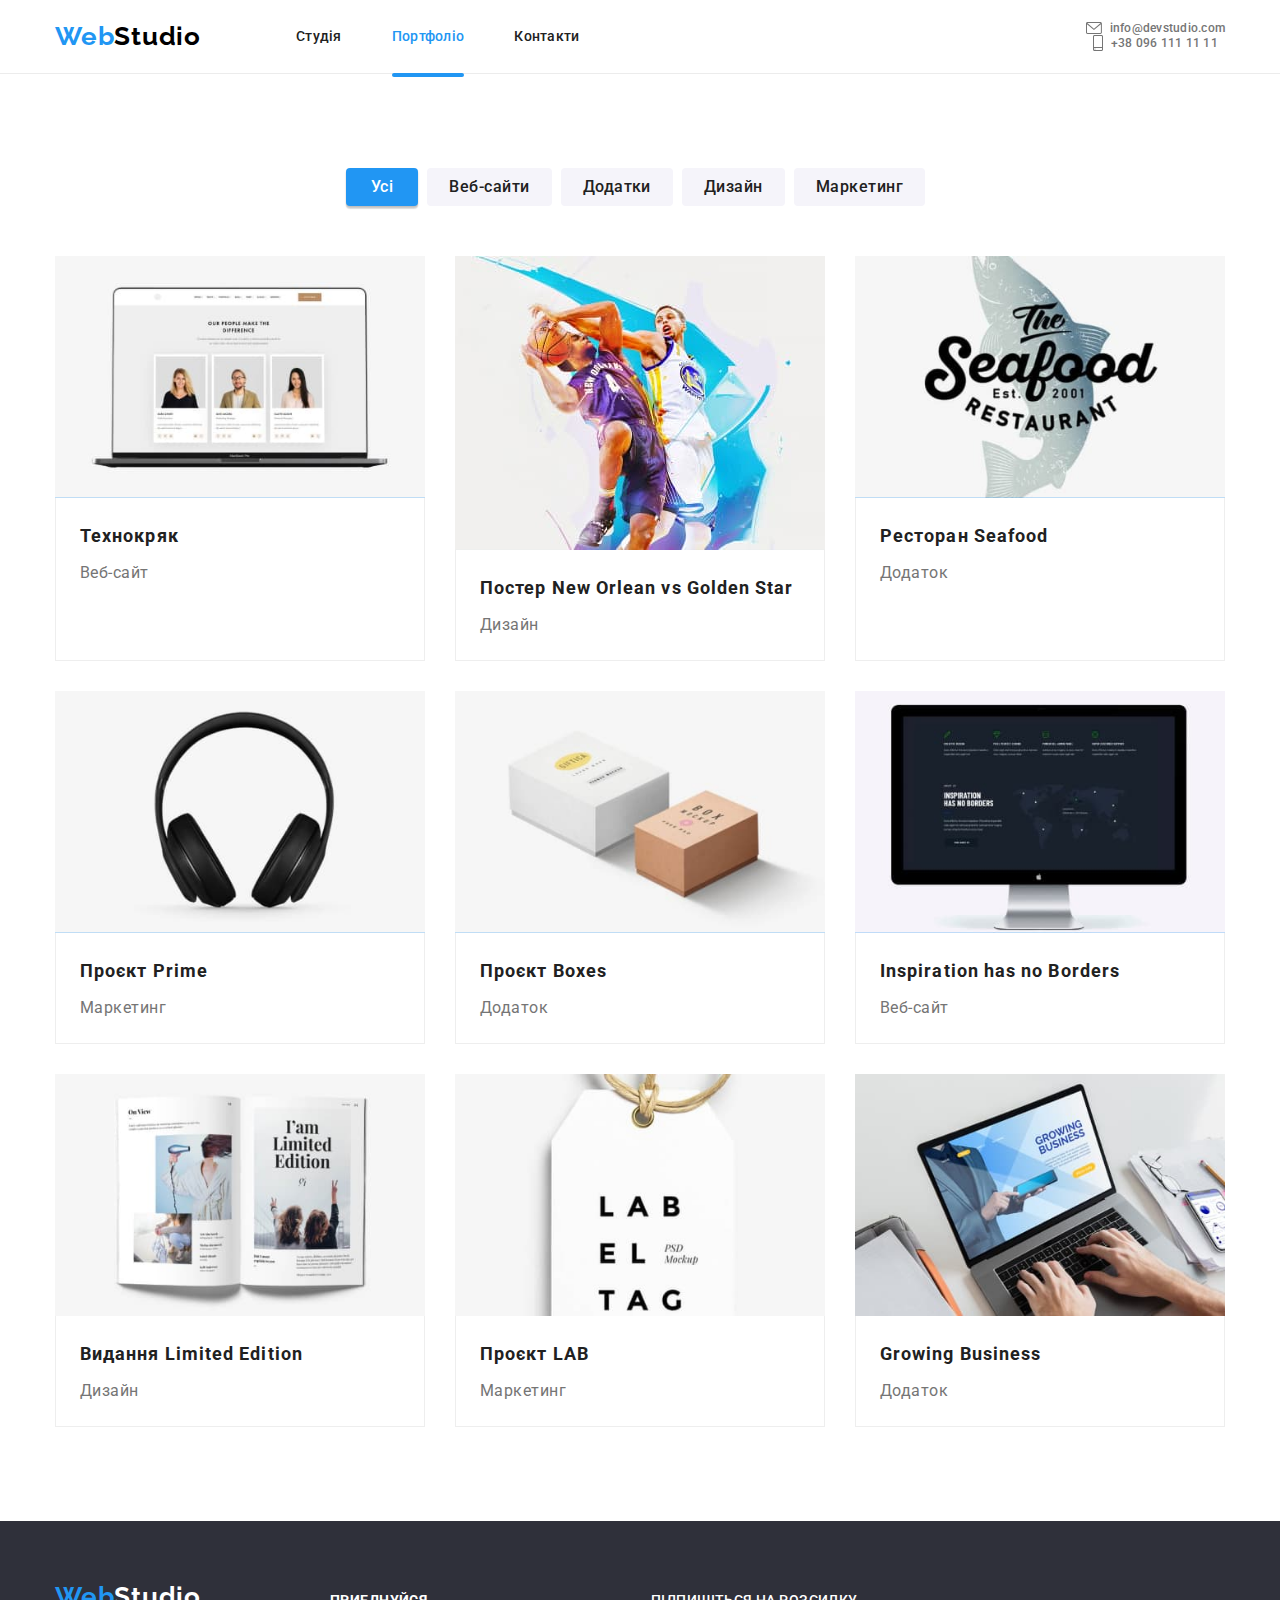
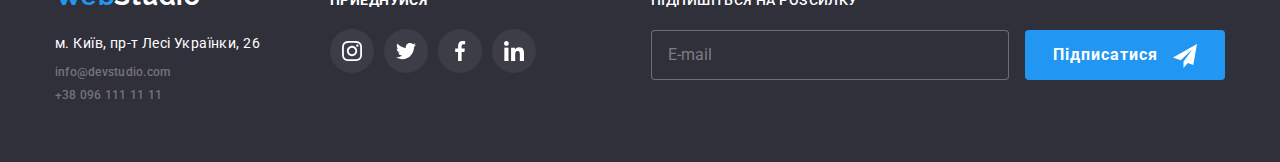
==== commit 7786d2a5: "hw-08 final edits" ====
--- a/portfolio.html
+++ b/portfolio.html
@@ -211,27 +211,24 @@
                   <picture>
                     <source
                       srcset="
-                        ./imges/p-desc-img1.jpg     1x,
+                        ./images/p-desc-img1.jpg    1x,
                         ./images/p-desc-img1@2x.jpg 2x
                       "
                       media="(min-width: 1200px)"
-                      type="image"
-                    />
-                    <source
-                      srcset="
-                        ./imges/p-tab-img1.jpg     1x,
+                    />
+                    <source
+                      srcset="
+                        ./images/p-tab-img1.jpg    1x,
                         ./images/p-tab-img1@2x.jpg 2x
                       "
                       media="(min-width: 768px)"
-                      type="image"
-                    />
-                    <source
-                      srcset="
-                        ./imges/p-mob-img1.jpg     1x,
+                    />
+                    <source
+                      srcset="
+                        ./images/p-mob-img1.jpg    1x,
                         ./images/p-mob-img1@2x.jpg 2x
                       "
                       media="(max-width: 767px)"
-                      type="image"
                     />
                     <img
                       src="./images/p-mob-img1.jpg"
@@ -259,7 +256,7 @@
                   <picture>
                     <source
                       srcset="
-                        ./imges/p-desc-img2.jpg     1x,
+                        ./images/p-desc-img2.jpg    1x,
                         ./images/p-desc-img2@2x.jpg 2x
                       "
                       media="(min-width: 1200px)"
@@ -267,7 +264,7 @@
                     />
                     <source
                       srcset="
-                        ./imges/p-tab-img2.jpg     1x,
+                        ./images/p-tab-img2.jpg    1x,
                         ./images/p-tab-img2@2x.jpg 2x
                       "
                       media="(min-width: 768px)"
@@ -275,7 +272,7 @@
                     />
                     <source
                       srcset="
-                        ./imges/p-mob-img2.jpg     1x,
+                        ./images/p-mob-img2.jpg    1x,
                         ./images/p-mob-img2@2x.jpg 2x
                       "
                       media="(max-width: 767px)"
@@ -305,7 +302,7 @@
                   <picture>
                     <source
                       srcset="
-                        ./imges/p-desc-img3.jpg     1x,
+                        ./images/p-desc-img3.jpg    1x,
                         ./images/p-desc-img3@2x.jpg 2x
                       "
                       media="(min-width: 1200px)"
@@ -313,7 +310,7 @@
                     />
                     <source
                       srcset="
-                        ./imges/p-tab-img3.jpg     1x,
+                        ./images/p-tab-img3.jpg    1x,
                         ./images/p-tab-img3@2x.jpg 2x
                       "
                       media="(min-width: 768px)"
@@ -321,7 +318,7 @@
                     />
                     <source
                       srcset="
-                        ./imges/p-mob-img3.jpg     1x,
+                        ./images/p-mob-img3.jpg    1x,
                         ./images/p-mob-img3@2x.jpg 2x
                       "
                       media="(max-width: 767px)"
@@ -351,7 +348,7 @@
                   <picture>
                     <source
                       srcset="
-                        ./imges/p-desc-img4.jpg     1x,
+                        ./images/p-desc-img4.jpg    1x,
                         ./images/p-desc-img4@2x.jpg 2x
                       "
                       media="(min-width: 1200px)"
@@ -359,7 +356,7 @@
                     />
                     <source
                       srcset="
-                        ./imges/p-tab-img4.jpg     1x,
+                        ./images/p-tab-img4.jpg    1x,
                         ./images/p-tab-img4@2x.jpg 2x
                       "
                       media="(min-width: 768px)"
@@ -367,7 +364,7 @@
                     />
                     <source
                       srcset="
-                        ./imges/p-mob-img4.jpg     1x,
+                        ./images/p-mob-img4.jpg    1x,
                         ./images/p-mob-img4@2x.jpg 2x
                       "
                       media="(max-width: 767px)"
@@ -398,7 +395,7 @@
                   <picture>
                     <source
                       srcset="
-                        ./imges/p-desc-img5.jpg     1x,
+                        ./images/p-desc-img5.jpg    1x,
                         ./images/p-desc-img5@2x.jpg 2x
                       "
                       media="(min-width: 1200px)"
@@ -406,7 +403,7 @@
                     />
                     <source
                       srcset="
-                        ./imges/p-tab-img5.jpg     1x,
+                        ./images/p-tab-img5.jpg    1x,
                         ./images/p-tab-img5@2x.jpg 2x
                       "
                       media="(min-width: 768px)"
@@ -414,7 +411,7 @@
                     />
                     <source
                       srcset="
-                        ./imges/p-mob-img5.jpg     1x,
+                        ./images/p-mob-img5.jpg    1x,
                         ./images/p-mob-img5@2x.jpg 2x
                       "
                       media="(max-width: 767px)"
@@ -444,7 +441,7 @@
                   <picture>
                     <source
                       srcset="
-                        ./imges/p-desc-img6.jpg     1x,
+                        ./images/p-desc-img6.jpg    1x,
                         ./images/p-desc-img6@2x.jpg 2x
                       "
                       media="(min-width: 1200px)"
@@ -452,7 +449,7 @@
                     />
                     <source
                       srcset="
-                        ./imges/p-tab-img6.jpg     1x,
+                        ./images/p-tab-img6.jpg    1x,
                         ./images/p-tab-img6@2x.jpg 2x
                       "
                       media="(min-width: 768px)"
@@ -460,7 +457,7 @@
                     />
                     <source
                       srcset="
-                        ./imges/p-mob-img6.jpg     1x,
+                        ./images/p-mob-img6.jpg    1x,
                         ./images/p-mob-img6@2x.jpg 2x
                       "
                       media="(max-width: 767px)"
@@ -490,7 +487,7 @@
                   <picture>
                     <source
                       srcset="
-                        ./imges/p-desc-img7.jpg     1x,
+                        ./images/p-desc-img7.jpg    1x,
                         ./images/p-desc-img7@2x.jpg 2x
                       "
                       media="(min-width: 1200px)"
@@ -498,7 +495,7 @@
                     />
                     <source
                       srcset="
-                        ./imges/p-tab-img7.jpg     1x,
+                        ./images/p-tab-img7.jpg    1x,
                         ./images/p-tab-img7@2x.jpg 2x
                       "
                       media="(min-width: 768px)"
@@ -506,7 +503,7 @@
                     />
                     <source
                       srcset="
-                        ./imges/p-mob-img7.jpg     1x,
+                        ./images/p-mob-img7.jpg    1x,
                         ./images/p-mob-img7@2x.jpg 2x
                       "
                       media="(max-width: 767px)"
@@ -536,7 +533,7 @@
                   <picture>
                     <source
                       srcset="
-                        ./imges/p-desc-img8.jpg     1x,
+                        ./images/p-desc-img8.jpg    1x,
                         ./images/p-desc-img8@2x.jpg 2x
                       "
                       media="(min-width: 1200px)"
@@ -544,7 +541,7 @@
                     />
                     <source
                       srcset="
-                        ./imges/p-tab-img8.jpg     1x,
+                        ./images/p-tab-img8.jpg    1x,
                         ./images/p-tab-img8@2x.jpg 2x
                       "
                       media="(min-width: 768px)"
@@ -552,7 +549,7 @@
                     />
                     <source
                       srcset="
-                        ./imges/p-mob-img8.jpg     1x,
+                        ./images/p-mob-img8.jpg    1x,
                         ./images/p-mob-img8@2x.jpg 2x
                       "
                       media="(max-width: 767px)"
--- a/css/main.min.css
+++ b/css/main.min.css
@@ -1 +1 @@
-:root{--main-opacity-two: #FFFFFF10;--overlay-cards: rgba(33, 150, 243, 0.9);--element-hero: #2F303A;--strip-applications: #2F303A80;--text-page: #000000;--text-contacts: #757575;--bcg-button: #F5F4FA;--bcg-btn-hero: #188CE8;--border-header: #ECECEC;--border-portfolio: #EEEEEE;--modal-backround: #00000050;--modal-close: #00000010;--icon-social: #AFB1B8;--text-placeholder: rgba(117, 117, 117, 0.5);--border-modal: rgba(33, 33, 33, 0.2);--card-distance: 30px;--time-bezier: 250ms cubic-bezier(0.4, 0, 0.2, 1);--card-shadow: 0px 1px 3px rgba(0, 0, 0, 0.12), 0px 1px 1px rgba(0, 0, 0, 0.14), 0px 2px 1px rgba(0, 0, 0, 0.2);--portfolio-shadow: 0px 1px 1px rgba(0, 0, 0, 0.12), 0px 4px 4px rgba(0, 0, 0, 0.06), 1px 4px 6px rgba(0, 0, 0, 0.16);--shadow-button: 0px 3px 1px rgba(0, 0, 0, 0.1), 0px 1px 2px rgba(0, 0, 0, 0.08), 0px 2px 2px rgba(0, 0, 0, 0.12);--shadow-modal-window: 0px 1px 3px rgba(0, 0, 0, 0.12), 0px 1px 1px rgba(0, 0, 0, 0.14), 0px 2px 1px rgba(0, 0, 0, 0.2)}.services-portfolio,.features,.works,.team,.regular-customers{padding-top:60px;padding-bottom:60px}@media screen and (min-width: 1200px){.services-portfolio,.features,.works,.team,.regular-customers{padding-top:94px;padding-bottom:94px}}h1,h2,h3,h4,p,ul,span{margin-top:0;margin-bottom:0}ul{padding-left:0;list-style:none}img{display:block;max-width:100%;height:auto}body{font-family:"Roboto",sans-serif;background-color:#fff;color:#212121}.pointer{cursor:pointer}.connection__contact,.header__item,.mobile__item,.logo-studio,.cards-portfolio,.mobile-menu__contact--telephon,.mobile-menu__contact--mail,.mobile-menu__social-list,.mobile-menu__social-link{text-decoration:none}.container{padding-left:15px;padding-right:15px}@media screen and (min-width: 480px){.container{width:480px;margin-left:auto;margin-right:auto}}@media screen and (min-width: 768px){.container{width:768px}}@media screen and (min-width: 1200px){.container{width:1200px}}.visually-hidden{position:absolute;white-space:nowrap;width:1px;height:1px;overflow:hidden;border:0;padding:0;clip:rect(0 0 0 0);clip-path:inset(50%);margin:-1px}.connection__contact:hover,.connection__contact:focus{color:#2196f3;fill:#2196f3}.connection__icon{margin-right:10px;fill:var(--text-contacts)}.connection__icon:hover,.connection__icon:focus{fill:#2196f3}.connection__contact{font-size:14px;line-height:1.14;font-weight:500;letter-spacing:.02em;color:var(--text-contacts);transition:color var(--time-bezier)}@media screen and (min-width: 1200px){.connection{display:flex;align-items:center;column-gap:52px}}@media screen and (max-width: 767px){.mobile-menu{position:fixed;top:0;left:0;z-index:111;width:100%;height:100%;background-color:#fff;opacity:0;visibility:hidden;pointer-events:none;transition:opacity var(--time-bezier),visibility var(--time-bezier)}.mobile-menu.is-open{opacity:1;visibility:visible;pointer-events:auto}.mobile-menu__container{position:relative;display:flex;flex-direction:column;padding-left:40px}.mobile-menu__close-btn{line-height:0;position:absolute;top:10px;right:15px;background-color:rgba(0,0,0,0);border:0;padding:0;cursor:pointer;transition:var(--time-bezier)}.mobile-menu__close-btn:hover,.mobile-menu__close-btn:focus{fill:#2196f3}.mobile-menu__close-icon{width:40px;height:40px}.mobile__item.mobile__item--current{color:#2196f3}.mobile-menu__nav-menu{display:inline-block;margin-top:48px;margin-bottom:302px}.mobile__item{display:block;font-size:40px;font-weight:500;line-height:1.175;color:#212121;letter-spacing:.02em}.mobile__item:not(:last-child){margin-bottom:32px}.mobile__item:hover,.mobile__item:focus{color:#2196f3}.mobile-menu__contact{margin-bottom:64px;display:block}.mobile-menu__contact--telephon{display:block;margin-bottom:32px;font-weight:500;font-size:34px;line-height:1.18;letter-spacing:.02em;color:#2196f3}.mobile-menu__contact--mail{font-weight:500;font-size:24px;line-height:1.17;letter-spacing:.02em;color:var(--text-contacts)}.mobile-menu__social{display:flex;column-gap:10px}.mobile-menu__social-link{display:block;font-weight:500;font-size:18px;line-height:1.22;letter-spacing:.02em;color:#2196f3}.mobile-menu__social-list:not(:last-child){padding-right:10px;border-right:1px solid var(--border-modal)}}@media screen and (max-width: 480px){.mobile-menu{width:98%}}@media screen and (min-width: 768px){.mobile-menu{display:none}}.hero__button{margin-top:30px;padding:10px 24px;font-family:"Roboto",sans-serif;color:#fff;background-color:#2196f3;font-size:16px;line-height:1.88;font-weight:700;letter-spacing:.06em;text-align:center;cursor:pointer;border-radius:4px;border:#2196f3;transition:color var(--time-bezier),background-color var(--time-bezier)}.hero__button:hover,.hero__button:focus{color:#fff;background-color:var(--bcg-btn-hero)}@media screen and (min-width: 1200px){.hero__button{padding:10px 32px}}.backdrop{position:fixed;z-index:999;top:0;left:0;width:100%;height:100%;background-color:var(--modal-backround);transition:opacity var(--time-bezier),visibility var(--time-bezier)}.backdrop.is-hidden{visibility:hidden;opacity:0;pointer-events:none}.modal{width:450px;position:absolute;border-radius:4px;top:50%;left:50%;transform:translate(-50%, -50%);padding:40px;background-color:#fff;box-shadow:var(--shadow-modal-window)}.modal-close-icon{fill:var(--text-page)}.modal-close-icon:hover{fill:#2196f3}.modal-close-btn{display:flex;align-items:center;justify-content:center;position:absolute;top:8px;right:8px;width:30px;height:30px;background-color:#fff;border:1px solid var(--modal-close);border-radius:50%;padding:0;cursor:pointer}@media screen and (max-width: 479px){.modal{width:96%}}@media screen and (min-width: 1200px){.modal{width:528px}}.modal-feedback{font-weight:700;font-size:20px;line-height:1.15;text-align:center;color:#212121;margin-bottom:12px}.modal-form{display:flex;flex-direction:column}.modal-form-input{width:100%;height:40px;font-size:12px;border-radius:4px;border:1px solid var(--border-modal);padding-left:42px;transition:border-color var(--time-bezier)}.modal-form-input:focus{border-color:#2196f3;outline:none}.modal-form-input:focus+.icon-modal{fill:#2196f3}.modal-form-text-above{display:block;font-weight:400;font-size:12px;line-height:1.17;color:var(--text-contacts);margin-bottom:4px}.modal-form-message{width:100%;height:120px;font-size:12px;resize:none;border-radius:4px;border:1px solid var(--border-modal);padding:12px 16px;transition:border-color var(--time-bezier)}.modal-form-message:focus{outline:none;border-color:#2196f3}.modal-form-message::placeholder{font-size:12px;line-height:1.17;color:var(--text-placeholder)}.modal-form-field{margin-bottom:10px}.modal-form-icon{position:relative;display:block}.icon-modal{position:absolute;top:50%;left:12px;transform:translateY(-50%);fill:#212121;transition:fill var(--time-bezier)}.modal-form-icon-check{width:16px;height:15px;border:2px solid #212121;border-radius:2px;background-color:#fff;cursor:pointer;margin-right:7px}.modal-form-check{position:absolute;appearance:none;text-decoration-color:#188ce8}.modal-form-check:focus+.modal-form-icon-check{box-shadow:0 0 0 1px #2196f3}.modal-form-check:checked+.modal-form-icon-check{background-color:#2196f3;border:none}.modal-form-check:checked+.modal-form-icon-check .modal-form-icon-policy{display:block}.modal-form-agreement{display:flex;justify-content:center;align-items:center;margin-top:10px;margin-bottom:30px}.modal-form-icon-policy{display:none;fill:#fff}.modal-text-policy{font-size:14px;line-height:1.7;text-decoration:underline;color:#2196f3}.modal-text-policy:hover{text-decoration:none}.modal-text-policy-first{font-size:14px;letter-spacing:.03em;line-height:1.7;color:var(--text-contacts)}.modal-form-submit{cursor:pointer;margin:auto;width:200px;height:50px;font-size:16px;line-height:1.88;font-weight:700;background-color:#2196f3;color:#fff;border:#2196f3;letter-spacing:.06em;border-radius:4px;text-align:center;box-shadow:0px 4px 4px rgba(0,0,0,.25);transition:color var(--time-bezier),background-color var(--time-bezier)}.modal-form-submit:hover,.modal-form-submit:focus{color:#fff;background-color:var(--bcg-btn-hero)}.picture-portfolio{text-align:left;padding-bottom:0px}.cards-portfolio-overlay{position:relative;overflow:hidden}.overlay{display:flex;position:absolute;align-items:center;top:0;left:0;height:100%;width:100%;background-color:rgba(33,150,243,.9);color:#fff;font-size:18px;font-weight:400;line-height:1.56;letter-spacing:.03em;padding:0 24px;overflow:auto;transform:translateY(100%);transition:transform var(--time-bezier)}.cards-portfolio:hover .overlay,.cards-portfolio:focus .overlay{transform:translateY(0)}.menu-description{border-left:1px solid var(--border-portfolio);border-bottom:1px solid var(--border-portfolio);border-right:1px solid var(--border-portfolio);padding:20px 24px;flex-grow:1}.logo-studio{font-family:"Raleway",sans-serif;font-size:24px;font-weight:700;line-height:1.17;letter-spacing:.03em}.logo-studio__first-title{color:#2196f3}.logo-studio__second-title{color:var(--text-page)}.logo-studio__third-title{color:#fff}@media screen and (min-width: 1200px){.logo-studio{font-size:26px;line-height:1.19}}.list-button{font-family:"Roboto",sans-serif;font-weight:500;font-size:16px;line-height:1.63;letter-spacing:.03em;color:#212121;background-color:var(--bcg-button);border:var(--bcg-button);border-radius:4px;padding:6px 22px;cursor:pointer;transition:color var(--time-bezier),background-color var(--time-bezier),box-shadow var(--time-bezier)}.list-button:hover,.list-button:focus{color:#fff;background-color:#2196f3;box-shadow:var(--shadow-button)}.list-button.list-button--active{background-color:#2196f3;color:#fff;box-shadow:var(--shadow-button)}@media screen and (max-width: 767px){.header__nav-menu{display:none}.connection__header{display:none}.open-mobile-menu-btn{line-height:0;border:none;background-color:rgba(0,0,0,0);padding:0;cursor:pointer;transition:var(--time-bezier)}.open-mobile-menu-btn:hover,.open-mobile-menu-btn:focus{fill:#2196f3}.open-mobile-menu-btn__icon{width:40px;height:40px}.page-header{padding-top:10px;padding-bottom:10px}}.header__container{display:flex;align-items:center;justify-content:space-between}@media screen and (min-width: 768px){.open-mobile-menu-btn{display:none}.header__nav-menu,.header__navigation{display:flex;align-items:center}.header__item{position:relative;font-size:14px;line-height:1.14;font-weight:500;letter-spacing:.02em;color:#212121;transition:color var(--time-bezier)}.header__item:hover,.header__item:focus{color:#2196f3;fill:#2196f3}.header__item.header__item--current{color:#2196f3}.header__nav-menu{column-gap:50px}.header__navigation{column-gap:87px}.header__item--current::after{content:"";position:absolute;bottom:-31px;left:0;width:100%;height:4px;background-color:#2196f3;border-radius:2px}.connection__icon{margin-right:8px;fill:var(--text-contacts)}.connection__contact{font-size:12px;line-height:1.17;font-weight:500;letter-spacing:.02em;color:var(--text-contacts);transition:color var(--time-bezier)}.page-header{padding-top:21px;padding-bottom:21px}}@media screen and (min-width: 1200px){.header__navigation{column-gap:95px}.page-header{padding-top:23px;padding-bottom:24px;border-bottom:1px solid var(--border-header)}}.hero{padding:118px 0;text-align:center;background-position:center;background-repeat:no-repeat;background-image:linear-gradient(rgba(47, 48, 58, 0.4), rgba(47, 48, 58, 0.4)),url(../images/Header-Mobx1.jpg)}@media screen and (min-device-pixel-ratio: 2)and (min-width: 480px),screen and (min-resolution: 192dpi)and (min-width: 480px),screen and (min-resolution: 2dppx)and (min-width: 480px){.hero{background-image:linear-gradient(rgba(47, 48, 58, 0.4), rgba(47, 48, 58, 0.4)),url(../images/Header-Mob@x2.jpg)}}.hero__title{color:#fff;font-size:26px;line-height:1.62;font-weight:900;text-transform:uppercase;text-align:center;letter-spacing:.06em}@media screen and (min-width: 768px){.hero{background-image:linear-gradient(rgba(47, 48, 58, 0.4), rgba(47, 48, 58, 0.4)),url(../images/Header-Tabx1.jpg)}}@media screen and (min-device-pixel-ratio: 2)and (min-width: 768px),screen and (min-resolution: 192dpi)and (min-width: 768px),screen and (min-resolution: 2dppx)and (min-width: 768px){.hero{background-image:linear-gradient(rgba(47, 48, 58, 0.4), rgba(47, 48, 58, 0.4)),url(../images/Header-Tab@x2.jpg)}}@media screen and (min-width: 1200px){.hero{padding:200px 0;max-width:1600px;margin:0 auto;background-size:cover;background-image:linear-gradient(rgba(47, 48, 58, 0.4), rgba(47, 48, 58, 0.4)),url(../images/Header-Descx1.jpg)}.hero__title{font-size:44px;line-height:1.36}}@media screen and (min-device-pixel-ratio: 2)and (min-width: 1200px),screen and (min-resolution: 192dpi)and (min-width: 1200px),screen and (min-resolution: 2dppx)and (min-width: 1200px){.hero{background-image:linear-gradient(rgba(47, 48, 58, 0.4), rgba(47, 48, 58, 0.4)),url(../images/Header-Desc@x2.jpg)}}.footer{background-color:var(--element-hero);padding:60px 0 60px 0}.footer-general{display:flex}.footer-nav,.footer-social{display:inline-block}@media screen and (max-width: 1199px){.footer-form{display:inline-block;text-align:center}.footer-nav,.footer-social{text-align:center;margin-bottom:60px}.footer-general{flex-direction:column;justify-content:center}.footer-mail-subscribe{display:block}}.connection__contact-direct{font-size:14px;line-height:1.71;letter-spacing:.03em;font-weight:400;color:rgba(255,255,255,.3764705882)}.footer-connection__contact:not(:last-child){margin-bottom:8px}.footer-contacts{margin-top:20px}.adress{font-size:14px;line-height:1.71;letter-spacing:.03em;font-weight:400;color:#fff}.footer-social-join{font-size:14px;font-weight:700;line-height:1.14;text-transform:uppercase;color:#fff;letter-spacing:.03em;margin-bottom:20px}.social-list-footer{display:flex;justify-content:center;column-gap:10px}.social-link-footer{display:flex;align-items:center;justify-content:center;width:44px;height:44px;border-radius:50%;background-color:var(--main-opacity-two);transition:background-color var(--time-bezier)}.social-link-footer:hover,.social-link-footer:focus{background-color:#2196f3}.footer-form-subscribe{font-weight:700;font-size:14px;line-height:1.43;letter-spacing:.03em;text-transform:uppercase;color:#fff;margin-bottom:20px}.user-mail-input{width:100%;height:50px;margin-bottom:20px;color:#fff;font-size:16px;line-height:1.25;padding-left:16px;border-radius:4px;border:1px solid rgba(255,255,255,.3);background-color:var(--element-hero)}.user-mail-input::placeholder{font-weight:400;font-size:16px;line-height:1.25;color:rgba(255,255,255,.3764705882);margin-left:16px}.footer-form-sending{margin:auto;width:200px;height:50px;font-size:16px;line-height:1.88;font-weight:700;background-color:#2196f3;color:#fff;border:#2196f3;letter-spacing:.06em;border-radius:4px;cursor:pointer;text-align:center;transition:color var(--time-bezier),background-color var(--time-bezier)}.footer-form-sending:hover,.footer-form-sending:focus{color:#fff;background-color:var(--bcg-btn-hero)}.icon-send-plane{display:inline-block;vertical-align:middle;fill:#fff;margin-left:12px}@media screen and (min-width: 768px){.user-mail-input{width:450px}.footer-form{margin-top:187px}.footer{position:relative}.footer-social{position:absolute;top:65px;right:89px;margin-bottom:0}.footer-nav{position:absolute;top:60px;left:76px;margin-bottom:0}}@media screen and (min-width: 1200px){.footer-general{align-items:baseline}.footer-social,.footer-nav{position:static}.footer-social{margin-left:70px}.footer-form{margin-top:0;margin-left:auto}.footer-form-subscribe{font-weight:500}.footer-mail-subscribe{margin-right:12px}.user-mail-input{width:358px}.icon-send-plane{margin-left:10px}.footer-connection__contact:not(:last-child){margin-bottom:9px}.footer-social-join{display:inline-block}.social-list-footer{padding-bottom:0}}.regular-customers__title{text-align:center;margin-bottom:30px}.regular-customers__icon-logo{width:106px;height:60px;fill:var(--icon-social);transition:fill var(--time-bezier)}.regular-customers__link:hover .regular-customers__icon-logo,.regular-customers__link:focus .regular-customers__icon-logo{fill:#2196f3}.regular-customers__logo{display:flex;flex-wrap:wrap;justify-content:center;gap:30px}.regular-customers__icon-clients{width:calc((100% - 30px)/2)}.regular-customers__link{display:flex;align-items:center;justify-content:center;height:92px;border-radius:4px;border:1px solid var(--icon-social);background-color:#fff;transition:border var(--time-bezier)}.regular-customers__link:hover,.regular-customers__link:focus{border:1px solid #2196f3}@media screen and (min-width: 768px){.regular-customers__icon-clients{width:calc((100% - 60px)/3)}}@media screen and (min-width: 1200px){.regular-customers__icon-clients{width:calc((100% - 150px)/6)}}.socila-list{display:flex;justify-content:center;column-gap:10px}.social-list__icon{width:20px;height:20px;fill:var(--icon-social);transition:fill var(--time-bezier)}.footer-social__icon{fill:#fff;width:20px;height:20px;transition:fill var(--time-bezier)}.social-list__link{display:flex;align-items:center;justify-content:center;width:44px;height:44px;border-radius:50%;background-color:#fff;transition:background-color var(--time-bezier)}.social-list__link:hover,.social-list__link:focus{background-color:#2196f3}.social-list__link:hover .social-list__icon,.social-list__link:focus .social-list__icon{fill:#fff}.team{background-color:var(--bcg-button)}.team__employee{margin-bottom:10px;font-size:16px;font-weight:500;line-height:1.19;letter-spacing:.03em}.team__direction{font-size:16px;font-weight:400;line-height:1.19;letter-spacing:.03em;color:var(--text-contacts);margin-bottom:16px}.team__foto-member{max-width:100%;margin:0 auto;height:auto}.team__title{text-align:center;margin-bottom:30px}.team__foto{text-align:center;background-color:#fff;border-radius:0 0 4px 4px;box-shadow:var(--card-shadow)}.team__foto:not(:last-child){margin-bottom:30px}.team__members{padding-top:30px;padding-bottom:30px}@media screen and (min-width: 768px){.team__foto{display:inline-block;width:calc((100% - 30px)/2)}}@media screen and (min-width: 1200px){.team__menu{display:flex;gap:30px}.team__foto{width:calc((100% - 90px)/4);margin-bottom:30px}}@media screen and (max-width: 1199px){.work{display:none}}@media screen and (min-width: 1200px){.work__menu-foto{display:flex;justify-content:space-between}.work__foto-work{position:relative;width:calc((100% - 60px)/3)}.work__title,.team__title,.regular-customers__title{font-size:36px;line-height:1.17;font-weight:700;letter-spacing:.03em;text-align:center;margin-bottom:50px}.work{padding-bottom:94px}.work__text-applcations{font-size:14px;line-height:1.43;text-transform:uppercase;font-weight:700;color:#fff}.work__applications{position:absolute;display:flex;align-items:center;justify-content:center;bottom:0;left:0;width:100%;height:70px;background-color:var(--strip-applications)}}.menu-nav-porfolio{display:flex;flex-wrap:wrap;row-gap:15px;margin-bottom:40px}.button-menu{margin-right:9px}.first{padding:6px 25px}.menu-portfolio{width:304px;font-weight:700;font-size:18px;line-height:2;letter-spacing:.06em;color:#212121}.service-name{font-weight:400;font-size:16px;line-height:1.88;letter-spacing:.03em;color:var(--text-contacts);margin-top:4px}.cards-portfolio{display:flex;flex-direction:column;height:100%;transition:box-shadow var(--time-bezier)}.cards-portfolio:hover,.cards-portfolio:focus{box-shadow:var(--portfolio-shadow)}.menu-service{display:flex;flex-wrap:wrap}@media screen and (max-width: 1199px){.menu-service{gap:30px}}img{display:block;width:450px}@media screen and (min-width: 768px){.menu-nav-porfolio{justify-content:center;margin-bottom:30px}img{width:354px}.picture-portfolio{display:inline-block;width:calc((100% - 30px)/2)}}@media screen and (min-width: 1200px){.menu-portfolio{width:100%}.menu-nav-porfolio{margin-bottom:50px}.menu-service{margin-top:calc(-1*var(--card-distance));margin-left:calc(-1*var(--card-distance))}.menu-service>.picture-portfolio{flex-basis:calc(33.3333333333% - var(--card-distance));margin-left:var(--card-distance);margin-top:var(--card-distance)}img{width:370px}}.features__features-card{margin-bottom:30px}.features__description{text-align:center;font-size:14px;font-weight:700;line-height:1.14;letter-spacing:.03em;text-transform:uppercase;margin-bottom:10px}.features__advantage{display:flex;align-items:center;justify-content:center;height:120px;border-radius:4px;background-color:var(--bcg-button);margin-bottom:30px}.features__transcript{font-size:14px;line-height:1.71;letter-spacing:.03em;color:var(--text-contacts)}@media screen and (min-width: 768px){.features__features-card{width:354px;display:inline-block}.features__description{text-align:left}}@media screen and (min-width: 1200px){.features__features-menu{display:flex;justify-content:space-between}.features__features-card{width:calc((100% - 90px)/4)}.features__features-card{margin-bottom:0}}/*# sourceMappingURL=main.min.css.map */+:root{--main-opacity-two: #FFFFFF10;--overlay-cards: rgba(33, 150, 243, 0.9);--element-hero: #2F303A;--strip-applications: #2F303A80;--text-page: #000000;--text-contacts: #757575;--bcg-button: #F5F4FA;--bcg-btn-hero: #188CE8;--border-header: #ECECEC;--border-portfolio: #EEEEEE;--modal-backround: #00000050;--modal-close: #00000010;--icon-social: #AFB1B8;--text-placeholder: rgba(117, 117, 117, 0.5);--border-modal: rgba(33, 33, 33, 0.2);--card-distance: 30px;--time-bezier: 250ms cubic-bezier(0.4, 0, 0.2, 1);--card-shadow: 0px 1px 3px rgba(0, 0, 0, 0.12), 0px 1px 1px rgba(0, 0, 0, 0.14), 0px 2px 1px rgba(0, 0, 0, 0.2);--portfolio-shadow: 0px 1px 1px rgba(0, 0, 0, 0.12), 0px 4px 4px rgba(0, 0, 0, 0.06), 1px 4px 6px rgba(0, 0, 0, 0.16);--shadow-button: 0px 3px 1px rgba(0, 0, 0, 0.1), 0px 1px 2px rgba(0, 0, 0, 0.08), 0px 2px 2px rgba(0, 0, 0, 0.12);--shadow-modal-window: 0px 1px 3px rgba(0, 0, 0, 0.12), 0px 1px 1px rgba(0, 0, 0, 0.14), 0px 2px 1px rgba(0, 0, 0, 0.2)}.services-portfolio,.features,.works,.team,.regular-customers{padding-top:60px;padding-bottom:60px}@media screen and (min-width: 1200px){.services-portfolio,.features,.works,.team,.regular-customers{padding-top:94px;padding-bottom:94px}}h1,h2,h3,h4,p,ul,span{margin-top:0;margin-bottom:0}ul{padding-left:0;list-style:none}img{display:block;max-width:100%;height:auto}body{font-family:"Roboto",sans-serif;background-color:#fff;color:#212121}.pointer{cursor:pointer}.connection__contact,.header__item,.mobile__item,.logo-studio,.cards-portfolio,.mobile-menu__contact--telephon,.mobile-menu__contact--mail,.mobile-menu__social-list,.mobile-menu__social-link{text-decoration:none}.container{padding-left:15px;padding-right:15px}@media screen and (min-width: 480px){.container{width:480px;margin-left:auto;margin-right:auto}}@media screen and (min-width: 768px){.container{width:768px}}@media screen and (min-width: 1200px){.container{width:1200px}}.visually-hidden{position:absolute;white-space:nowrap;width:1px;height:1px;overflow:hidden;border:0;padding:0;clip:rect(0 0 0 0);clip-path:inset(50%);margin:-1px}.connection__contact:hover,.connection__contact:focus{color:#2196f3;fill:#2196f3}.connection__icon{margin-right:10px;fill:var(--text-contacts)}.connection__icon:hover,.connection__icon:focus{fill:#2196f3}.connection__contact{font-size:14px;line-height:1.14;font-weight:500;letter-spacing:.02em;color:var(--text-contacts);transition:color var(--time-bezier)}@media screen and (min-width: 1200px){.connection{display:flex;align-items:center;column-gap:30px}}@media screen and (max-width: 767px){.mobile-menu{position:fixed;top:0;left:0;z-index:111;width:100%;height:100%;background-color:#fff;opacity:0;visibility:hidden;pointer-events:none;transition:opacity var(--time-bezier),visibility var(--time-bezier)}.mobile-menu.is-open{opacity:1;visibility:visible;pointer-events:auto}.mobile-menu__container{position:relative;display:flex;flex-direction:column;justify-content:space-around;height:100%;padding:48px 40px}.mobile-menu__close-btn{line-height:0;position:absolute;top:10px;right:15px;background-color:rgba(0,0,0,0);border:0;padding:0;cursor:pointer;transition:var(--time-bezier)}.mobile-menu__close-btn:hover,.mobile-menu__close-btn:focus{fill:#2196f3}.mobile-menu__close-icon{width:40px;height:40px}.mobile__item.mobile__item--current{color:#2196f3}.mobile-menu__nav-menu{display:inline-block;margin-bottom:auto}.mobile__item{display:block;font-size:40px;font-weight:500;line-height:1.175;color:#212121;letter-spacing:.02em}.mobile__item:not(:last-child){margin-bottom:32px}.mobile__item:hover,.mobile__item:focus{color:#2196f3}.mobile-menu__contact{margin-bottom:64px;display:block}.mobile-menu__contact--telephon{display:block;margin-bottom:32px;font-weight:500;font-size:34px;line-height:1.18;letter-spacing:.02em;color:#2196f3}.mobile-menu__contact--mail{font-weight:500;font-size:24px;line-height:1.17;letter-spacing:.02em;color:var(--text-contacts)}.mobile-menu__social{display:flex;column-gap:10px}.mobile-menu__social-link{display:block;font-weight:500;font-size:18px;line-height:1.22;letter-spacing:.02em;color:#2196f3}.mobile-menu__social-list:not(:last-child){padding-right:10px;border-right:1px solid var(--border-modal)}}@media screen and (max-width: 480px){.mobile-menu{width:100%}}@media screen and (min-width: 768px){.mobile-menu{display:none}}.hero__button{margin-top:30px;padding:10px 24px;font-family:"Roboto",sans-serif;color:#fff;background-color:#2196f3;font-size:16px;line-height:1.88;font-weight:700;letter-spacing:.06em;text-align:center;cursor:pointer;border-radius:4px;border:#2196f3;transition:color var(--time-bezier),background-color var(--time-bezier)}.hero__button:hover,.hero__button:focus{color:#fff;background-color:var(--bcg-btn-hero)}@media screen and (min-width: 1200px){.hero__button{padding:10px 32px}}.backdrop{position:fixed;z-index:999;top:0;left:0;width:100%;height:100%;background-color:var(--modal-backround);transition:opacity var(--time-bezier),visibility var(--time-bezier)}.backdrop.is-hidden{visibility:hidden;opacity:0;pointer-events:none}.modal{width:450px;position:absolute;border-radius:4px;top:50%;left:50%;transform:translate(-50%, -50%);padding:40px;background-color:#fff;box-shadow:var(--shadow-modal-window)}.modal-close-icon{fill:var(--text-page)}.modal-close-icon:hover{fill:#2196f3}.modal-close-btn{display:flex;align-items:center;justify-content:center;position:absolute;top:8px;right:8px;width:30px;height:30px;background-color:#fff;border:1px solid var(--modal-close);border-radius:50%;padding:0;cursor:pointer}@media screen and (max-width: 450px){.modal{width:96%}}@media screen and (min-width: 768px){.modal{width:528px}}.modal-feedback{font-weight:700;font-size:20px;line-height:1.15;text-align:center;color:#212121;margin-bottom:12px}.modal-form{display:flex;flex-direction:column}.modal-form-input{width:100%;height:40px;font-size:12px;border-radius:4px;border:1px solid var(--border-modal);padding-left:42px;transition:border-color var(--time-bezier)}.modal-form-input:focus{border-color:#2196f3;outline:none}.modal-form-input:focus+.icon-modal{fill:#2196f3}.modal-form-text-above{display:block;font-weight:400;font-size:12px;line-height:1.17;color:var(--text-contacts);margin-bottom:4px}.modal-form-message{width:100%;height:120px;font-size:12px;resize:none;border-radius:4px;border:1px solid var(--border-modal);padding:12px 16px;transition:border-color var(--time-bezier)}.modal-form-message:focus{outline:none;border-color:#2196f3}.modal-form-message::placeholder{font-size:12px;line-height:1.17;color:var(--text-placeholder)}.modal-form-field{margin-bottom:10px}.modal-form-icon{position:relative;display:block}.icon-modal{position:absolute;top:50%;left:12px;transform:translateY(-50%);fill:#212121;transition:fill var(--time-bezier)}.modal-form-icon-check{flex-shrink:0;width:16px;height:15px;border:2px solid #212121;border-radius:2px;background-color:#fff;cursor:pointer;margin-right:7px}.modal-form-check{position:absolute;appearance:none;text-decoration-color:#188ce8}.modal-form-check:focus+.modal-form-icon-check{box-shadow:0 0 0 1px #2196f3}.modal-form-check:checked+.modal-form-icon-check{background-color:#2196f3;border:none}.modal-form-check:checked+.modal-form-icon-check .modal-form-icon-policy{display:block}.modal-form-agreement{display:flex;justify-content:center;align-items:center;margin-top:10px;margin-bottom:30px}.modal-form-icon-policy{display:none;fill:#fff}.modal-form-agreement__text{display:flex}.modal-text-policy{display:inline-block;white-space:nowrap;font-size:14px;line-height:1.7;text-decoration:underline;color:#2196f3}.modal-text-policy:hover{text-decoration:none}.modal-text-policy-first{font-size:14px;letter-spacing:.03em;line-height:1.7;color:var(--text-contacts)}.modal-text-policy-first{display:inline-block;white-space:nowrap}.modal-form-submit{cursor:pointer;margin:auto;width:200px;height:50px;font-size:16px;line-height:1.88;font-weight:700;background-color:#2196f3;color:#fff;border:#2196f3;letter-spacing:.06em;border-radius:4px;text-align:center;box-shadow:0px 4px 4px rgba(0,0,0,.25);transition:color var(--time-bezier),background-color var(--time-bezier)}.modal-form-submit:hover,.modal-form-submit:focus{color:#fff;background-color:var(--bcg-btn-hero)}.picture-portfolio{text-align:left;padding-bottom:0px}.cards-portfolio-overlay{position:relative;overflow:hidden}.overlay{display:flex;position:absolute;align-items:center;top:0;left:0;height:100%;width:100%;background-color:rgba(33,150,243,.9);color:#fff;font-size:18px;font-weight:400;line-height:1.56;letter-spacing:.03em;padding:0 24px;overflow:auto;transform:translateY(100%);transition:transform var(--time-bezier)}.cards-portfolio:hover .overlay,.cards-portfolio:focus .overlay{transform:translateY(0)}.menu-description{border-left:1px solid var(--border-portfolio);border-bottom:1px solid var(--border-portfolio);border-right:1px solid var(--border-portfolio);padding:20px 24px;flex-grow:1}.logo-studio{font-family:"Raleway",sans-serif;font-size:24px;font-weight:700;line-height:1.17;letter-spacing:.03em}.logo-studio__first-title{color:#2196f3}.logo-studio__second-title{color:var(--text-page)}.logo-studio__third-title{color:#fff}@media screen and (min-width: 1200px){.logo-studio{font-size:26px;line-height:1.19}}.list-button{font-family:"Roboto",sans-serif;font-weight:500;font-size:16px;line-height:1.63;letter-spacing:.03em;color:#212121;background-color:var(--bcg-button);border:var(--bcg-button);border-radius:4px;padding:6px 22px;cursor:pointer;transition:color var(--time-bezier),background-color var(--time-bezier),box-shadow var(--time-bezier)}.list-button:hover,.list-button:focus{color:#fff;background-color:#2196f3;box-shadow:var(--shadow-button)}.list-button.list-button--active{background-color:#2196f3;color:#fff;box-shadow:var(--shadow-button)}@media screen and (max-width: 767px){.header__nav-menu{display:none}.connection__header{display:none}.open-mobile-menu-btn{line-height:0;border:none;background-color:rgba(0,0,0,0);padding:0;cursor:pointer;transition:var(--time-bezier)}.open-mobile-menu-btn:hover,.open-mobile-menu-btn:focus{fill:#2196f3}.open-mobile-menu-btn__icon{width:40px;height:40px}.page-header{padding-top:10px;padding-bottom:10px;border-bottom:1px solid var(--border-header)}}.header__container{display:flex;align-items:center;justify-content:space-between}@media screen and (min-width: 768px){.open-mobile-menu-btn{display:none}.header__nav-menu,.header__navigation{display:flex;align-items:center}.header__item{position:relative;font-size:14px;line-height:1.14;font-weight:500;letter-spacing:.02em;color:#212121;transition:color var(--time-bezier)}.header__item:hover,.header__item:focus{color:#2196f3;fill:#2196f3}.header__item.header__item--current{color:#2196f3}.header__nav-menu{column-gap:50px}.header__navigation{column-gap:87px}.header__item--current::after{content:"";position:absolute;bottom:-33px;left:0;width:100%;height:4px;background-color:#2196f3;border-radius:2px}.connection__icon{margin-right:8px;fill:var(--text-contacts);align-items:center}.connection__contact{display:flex;align-items:center;font-size:12px;line-height:1.17;font-weight:500;letter-spacing:.02em;color:var(--text-contacts);transition:color var(--time-bezier)}.connection__header--mail{margin-bottom:10px}.connection__header{display:flex;flex-direction:column}.page-header{padding-top:21px;padding-bottom:21px;border-bottom:1px solid var(--border-header)}}@media screen and (min-width: 1200px){.header__navigation{column-gap:95px}}.hero{padding:118px 0;text-align:center;background-position:center;background-repeat:no-repeat;background-image:linear-gradient(rgba(47, 48, 58, 0.4), rgba(47, 48, 58, 0.4)),url(../images/Header-Mobx1.jpg)}@media screen and (min-device-pixel-ratio: 2)and (min-width: 480px),screen and (min-resolution: 192dpi)and (min-width: 480px),screen and (min-resolution: 2dppx)and (min-width: 480px){.hero{background-image:linear-gradient(rgba(47, 48, 58, 0.4), rgba(47, 48, 58, 0.4)),url(../images/Header-Mob@x2.jpg)}}.hero__title{color:#fff;font-size:26px;line-height:1.62;font-weight:900;text-transform:uppercase;text-align:center;letter-spacing:.06em}@media screen and (min-width: 768px){.hero{background-image:linear-gradient(rgba(47, 48, 58, 0.4), rgba(47, 48, 58, 0.4)),url(../images/Header-Tabx1.jpg)}}@media screen and (min-device-pixel-ratio: 2)and (min-width: 768px),screen and (min-resolution: 192dpi)and (min-width: 768px),screen and (min-resolution: 2dppx)and (min-width: 768px){.hero{background-image:linear-gradient(rgba(47, 48, 58, 0.4), rgba(47, 48, 58, 0.4)),url(../images/Header-Tab@x2.jpg)}}@media screen and (min-width: 1200px){.hero{padding:200px 0;max-width:1600px;margin:0 auto;background-size:cover;background-image:linear-gradient(rgba(47, 48, 58, 0.4), rgba(47, 48, 58, 0.4)),url(../images/Header-Descx1.jpg)}.hero__title{font-size:44px;line-height:1.36}}@media screen and (min-device-pixel-ratio: 2)and (min-width: 1200px),screen and (min-resolution: 192dpi)and (min-width: 1200px),screen and (min-resolution: 2dppx)and (min-width: 1200px){.hero{background-image:linear-gradient(rgba(47, 48, 58, 0.4), rgba(47, 48, 58, 0.4)),url(../images/Header-Desc@x2.jpg)}}.footer{background-color:var(--element-hero);padding:60px 0 60px 0}.footer-general{display:flex}@media screen and (max-width: 767px){.footer-general{flex-direction:column}}.footer-nav,.footer-social{display:inline-block}@media screen and (max-width: 1199px){.footer-form{display:inline-block;text-align:center}.footer-nav,.footer-social{text-align:center;margin-bottom:60px}.footer-general{justify-content:space-around;flex-wrap:wrap}.footer-mail-subscribe{display:block}}.connection__contact-direct{font-size:14px;line-height:1.71;letter-spacing:.03em;font-weight:400;color:rgba(255,255,255,.3764705882)}.footer-connection__contact:not(:last-child){margin-bottom:8px}.footer-contacts{margin-top:20px}.adress{font-size:14px;line-height:1.71;letter-spacing:.03em;font-weight:400;color:#fff}.footer-social-join{font-size:14px;font-weight:700;line-height:1.14;text-transform:uppercase;color:#fff;letter-spacing:.03em;margin-bottom:20px}.social-list-footer{display:flex;justify-content:center;column-gap:10px}.social-link-footer{display:flex;align-items:center;justify-content:center;width:44px;height:44px;border-radius:50%;background-color:var(--main-opacity-two);transition:background-color var(--time-bezier)}.social-link-footer:hover,.social-link-footer:focus{background-color:#2196f3}.footer-form-subscribe{font-weight:700;font-size:14px;line-height:1.43;letter-spacing:.03em;text-transform:uppercase;color:#fff;margin-bottom:20px}.user-mail-input{width:100%;height:50px;margin-bottom:20px;color:#fff;font-size:16px;line-height:1.25;padding-left:16px;border-radius:4px;border:1px solid rgba(255,255,255,.3);background-color:var(--element-hero)}.user-mail-input::placeholder{font-weight:400;font-size:16px;line-height:1.25;color:rgba(255,255,255,.3764705882);margin-left:16px}.footer-form-sending{margin:auto;width:200px;height:50px;font-size:16px;line-height:1.88;font-weight:700;background-color:#2196f3;color:#fff;border:#2196f3;letter-spacing:.06em;border-radius:4px;cursor:pointer;text-align:center;transition:color var(--time-bezier),background-color var(--time-bezier)}.footer-form-sending:hover,.footer-form-sending:focus{color:#fff;background-color:var(--bcg-btn-hero)}.icon-send-plane{display:inline-block;vertical-align:middle;fill:#fff;margin-left:12px}@media screen and (min-width: 768px){.user-mail-input{width:450px}.footer-form{margin-top:60px}.footer{position:relative}}@media screen and (min-width: 1200px){.footer-general{align-items:baseline}.footer-social,.footer-nav{position:static}.footer-social{margin-left:70px}.footer-form{margin-top:0;margin-left:auto}.footer-form-subscribe{font-weight:500}.footer-mail-subscribe{margin-right:12px}.user-mail-input{width:358px}.icon-send-plane{margin-left:10px}.footer-connection__contact:not(:last-child){margin-bottom:9px}.footer-social-join{display:inline-block}.social-list-footer{padding-bottom:0}}.regular-customers__title{text-align:center;margin-bottom:30px}.regular-customers__icon-logo{width:106px;height:60px;fill:var(--icon-social);transition:fill var(--time-bezier)}.regular-customers__link:hover .regular-customers__icon-logo,.regular-customers__link:focus .regular-customers__icon-logo{fill:#2196f3}.regular-customers__logo{display:flex;flex-wrap:wrap;justify-content:center;gap:30px}.regular-customers__icon-clients{width:calc((100% - 30px)/2)}.regular-customers__link{display:flex;align-items:center;justify-content:center;height:92px;border-radius:4px;border:1px solid var(--icon-social);background-color:#fff;transition:border var(--time-bezier)}.regular-customers__link:hover,.regular-customers__link:focus{border:1px solid #2196f3}@media screen and (min-width: 768px){.regular-customers__icon-clients{width:calc((100% - 60px)/3)}}@media screen and (min-width: 1200px){.regular-customers__icon-clients{width:calc((100% - 150px)/6)}}.socila-list{display:flex;justify-content:center;column-gap:10px}.social-list__icon{width:20px;height:20px;fill:var(--icon-social);transition:fill var(--time-bezier)}.footer-social__icon{fill:#fff;width:20px;height:20px;transition:fill var(--time-bezier)}.social-list__link{display:flex;align-items:center;justify-content:center;width:44px;height:44px;border-radius:50%;background-color:#fff;transition:background-color var(--time-bezier)}.social-list__link:hover,.social-list__link:focus{background-color:#2196f3}.social-list__link:hover .social-list__icon,.social-list__link:focus .social-list__icon{fill:#fff}.team{background-color:var(--bcg-button)}.team__employee{margin-bottom:10px;font-size:16px;font-weight:500;line-height:1.19;letter-spacing:.03em}.team__direction{font-size:16px;font-weight:400;line-height:1.19;letter-spacing:.03em;color:var(--text-contacts);margin-bottom:16px}.team__foto-member{max-width:100%;margin:0 auto;height:auto}.team__title{text-align:center;margin-bottom:30px}.team__foto{text-align:center;background-color:#fff;border-radius:0 0 4px 4px;box-shadow:var(--card-shadow)}.team__members{padding-top:30px;padding-bottom:30px}@media screen and (min-width: 768px){.team__foto{width:calc((100% - 30px)/2)}}@media screen and (min-width: 1200px){.team__menu{display:flex;gap:30px}.team__foto{width:calc((100% - 90px)/4);margin-bottom:30px}}@media screen and (max-width: 1199px){.work{display:none}}@media screen and (min-width: 1200px){.work__menu-foto{display:flex;justify-content:space-between}.work__foto-work{position:relative;width:calc((100% - 60px)/3)}.work__title,.team__title,.regular-customers__title{font-size:36px;line-height:1.17;font-weight:700;letter-spacing:.03em;text-align:center;margin-bottom:50px}.work{padding-bottom:94px}.work__text-applcations{font-size:14px;line-height:1.43;text-transform:uppercase;font-weight:700;color:#fff}.work__applications{position:absolute;display:flex;align-items:center;justify-content:center;bottom:0;left:0;width:100%;height:70px;background-color:var(--strip-applications)}}.menu-nav-porfolio{display:flex;flex-wrap:wrap;row-gap:15px;margin-bottom:40px}.button-menu{margin-right:9px}.first{padding:6px 25px}.menu-portfolio{width:304px;font-weight:700;font-size:18px;line-height:2;letter-spacing:.06em;color:#212121}.service-name{font-weight:400;font-size:16px;line-height:1.88;letter-spacing:.03em;color:var(--text-contacts);margin-top:4px}.cards-portfolio{display:flex;flex-direction:column;height:100%;transition:box-shadow var(--time-bezier)}.cards-portfolio:hover,.cards-portfolio:focus{box-shadow:var(--portfolio-shadow)}.menu-service{display:flex;flex-wrap:wrap}@media screen and (max-width: 1199px){.menu-service{gap:30px}}img{display:block;width:450px}@media screen and (min-width: 768px){.menu-nav-porfolio{justify-content:center;margin-bottom:30px}img{width:354px}.picture-portfolio{display:inline-block;width:calc((100% - 30px)/2)}}@media screen and (min-width: 1200px){.menu-portfolio{width:100%}.menu-nav-porfolio{margin-bottom:50px}.menu-service{margin-top:calc(-1*var(--card-distance));margin-left:calc(-1*var(--card-distance))}.menu-service>.picture-portfolio{flex-basis:calc(33.3333333333% - var(--card-distance));margin-left:var(--card-distance);margin-top:var(--card-distance)}img{width:370px}}.team__menu{display:flex;flex-wrap:wrap;gap:30px}.features__features-card{margin-bottom:30px}.features__description{text-align:center;font-size:14px;font-weight:700;line-height:1.14;letter-spacing:.03em;text-transform:uppercase;margin-bottom:10px}.features__advantage{display:flex;align-items:center;justify-content:center;height:120px;border-radius:4px;background-color:var(--bcg-button);margin-bottom:30px}.features__transcript{font-size:14px;line-height:1.71;letter-spacing:.03em;color:var(--text-contacts)}@media screen and (min-width: 768px){.features__features-card{width:354px;display:inline-block}.features__features-menu{display:flex;flex-wrap:wrap;gap:30px}.features__features-card{width:calc((100% - 30px)/2)}.features__description{text-align:left}}@media screen and (min-width: 1200px){.features__features-menu{display:flex;justify-content:space-between}.features__features-card{width:calc((100% - 90px)/4)}.features__features-card{margin-bottom:0}}/*# sourceMappingURL=main.min.css.map */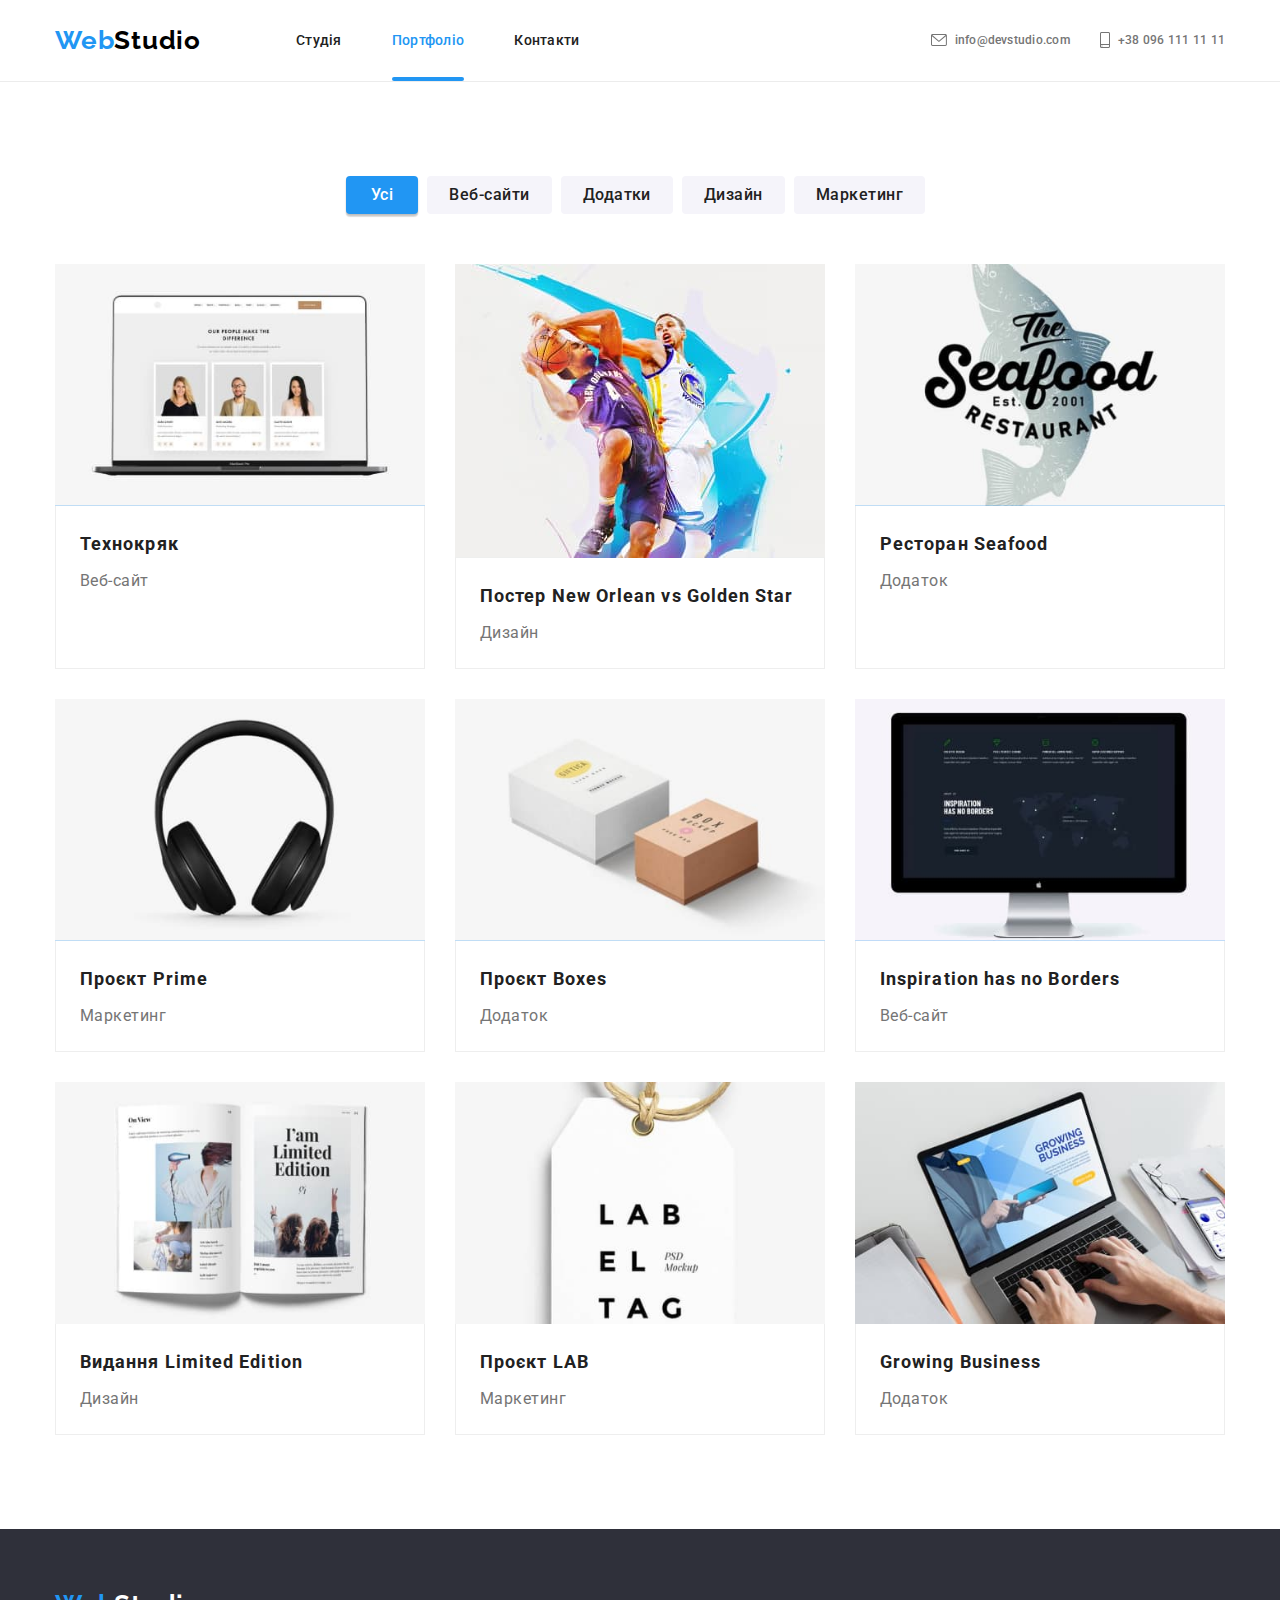
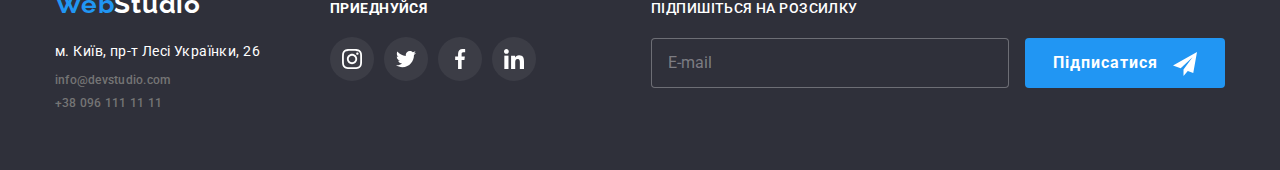
==== commit 051ba906: "hw-08 edit porfolio contacts" ====
--- a/portfolio.html
+++ b/portfolio.html
@@ -4,7 +4,7 @@
     <meta charset="UTF-8" />
     <meta http-equiv="X-UA-Compatible" content="IE=edge" />
     <meta name="viewport" content="width=device-width, initial-scale=1.0" />
-    <title>Портфоліо-5</title>
+    <title>Портфоліо hw-08</title>
     <link
       href="https://fonts.googleapis.com/css2?family=Raleway:wght@700&family=Roboto:wght@400;500;700;900&display=swap"
       rel="stylesheet"
@@ -51,7 +51,7 @@
         </button>
 
         <ul class="connection__header connection">
-          <li>
+          <li class="connection__header--mail">
             <a class="connection__contact" href="email:info@devstudio.com">
               <svg
                 aria-label="конверт"
@@ -63,7 +63,7 @@
               </svg>
               info@devstudio.com</a
             >
-          </li>
+          </li class="connection__header--phone">
           <li>
             <a class="connection__contact" href="tel:+380961111111">
               <svg
--- a/css/main.min.css
+++ b/css/main.min.css
@@ -1 +1 @@
-:root{--main-opacity-two: #FFFFFF10;--overlay-cards: rgba(33, 150, 243, 0.9);--element-hero: #2F303A;--strip-applications: #2F303A80;--text-page: #000000;--text-contacts: #757575;--bcg-button: #F5F4FA;--bcg-btn-hero: #188CE8;--border-header: #ECECEC;--border-portfolio: #EEEEEE;--modal-backround: #00000050;--modal-close: #00000010;--icon-social: #AFB1B8;--text-placeholder: rgba(117, 117, 117, 0.5);--border-modal: rgba(33, 33, 33, 0.2);--card-distance: 30px;--time-bezier: 250ms cubic-bezier(0.4, 0, 0.2, 1);--card-shadow: 0px 1px 3px rgba(0, 0, 0, 0.12), 0px 1px 1px rgba(0, 0, 0, 0.14), 0px 2px 1px rgba(0, 0, 0, 0.2);--portfolio-shadow: 0px 1px 1px rgba(0, 0, 0, 0.12), 0px 4px 4px rgba(0, 0, 0, 0.06), 1px 4px 6px rgba(0, 0, 0, 0.16);--shadow-button: 0px 3px 1px rgba(0, 0, 0, 0.1), 0px 1px 2px rgba(0, 0, 0, 0.08), 0px 2px 2px rgba(0, 0, 0, 0.12);--shadow-modal-window: 0px 1px 3px rgba(0, 0, 0, 0.12), 0px 1px 1px rgba(0, 0, 0, 0.14), 0px 2px 1px rgba(0, 0, 0, 0.2)}.services-portfolio,.features,.works,.team,.regular-customers{padding-top:60px;padding-bottom:60px}@media screen and (min-width: 1200px){.services-portfolio,.features,.works,.team,.regular-customers{padding-top:94px;padding-bottom:94px}}h1,h2,h3,h4,p,ul,span{margin-top:0;margin-bottom:0}ul{padding-left:0;list-style:none}img{display:block;max-width:100%;height:auto}body{font-family:"Roboto",sans-serif;background-color:#fff;color:#212121}.pointer{cursor:pointer}.connection__contact,.header__item,.mobile__item,.logo-studio,.cards-portfolio,.mobile-menu__contact--telephon,.mobile-menu__contact--mail,.mobile-menu__social-list,.mobile-menu__social-link{text-decoration:none}.container{padding-left:15px;padding-right:15px}@media screen and (min-width: 480px){.container{width:480px;margin-left:auto;margin-right:auto}}@media screen and (min-width: 768px){.container{width:768px}}@media screen and (min-width: 1200px){.container{width:1200px}}.visually-hidden{position:absolute;white-space:nowrap;width:1px;height:1px;overflow:hidden;border:0;padding:0;clip:rect(0 0 0 0);clip-path:inset(50%);margin:-1px}.connection__contact:hover,.connection__contact:focus{color:#2196f3;fill:#2196f3}.connection__icon{margin-right:10px;fill:var(--text-contacts)}.connection__icon:hover,.connection__icon:focus{fill:#2196f3}.connection__contact{font-size:14px;line-height:1.14;font-weight:500;letter-spacing:.02em;color:var(--text-contacts);transition:color var(--time-bezier)}@media screen and (min-width: 1200px){.connection{display:flex;align-items:center;column-gap:30px}}@media screen and (max-width: 767px){.mobile-menu{position:fixed;top:0;left:0;z-index:111;width:100%;height:100%;background-color:#fff;opacity:0;visibility:hidden;pointer-events:none;transition:opacity var(--time-bezier),visibility var(--time-bezier)}.mobile-menu.is-open{opacity:1;visibility:visible;pointer-events:auto}.mobile-menu__container{position:relative;display:flex;flex-direction:column;justify-content:space-around;height:100%;padding:48px 40px}.mobile-menu__close-btn{line-height:0;position:absolute;top:10px;right:15px;background-color:rgba(0,0,0,0);border:0;padding:0;cursor:pointer;transition:var(--time-bezier)}.mobile-menu__close-btn:hover,.mobile-menu__close-btn:focus{fill:#2196f3}.mobile-menu__close-icon{width:40px;height:40px}.mobile__item.mobile__item--current{color:#2196f3}.mobile-menu__nav-menu{display:inline-block;margin-bottom:auto}.mobile__item{display:block;font-size:40px;font-weight:500;line-height:1.175;color:#212121;letter-spacing:.02em}.mobile__item:not(:last-child){margin-bottom:32px}.mobile__item:hover,.mobile__item:focus{color:#2196f3}.mobile-menu__contact{margin-bottom:64px;display:block}.mobile-menu__contact--telephon{display:block;margin-bottom:32px;font-weight:500;font-size:34px;line-height:1.18;letter-spacing:.02em;color:#2196f3}.mobile-menu__contact--mail{font-weight:500;font-size:24px;line-height:1.17;letter-spacing:.02em;color:var(--text-contacts)}.mobile-menu__social{display:flex;column-gap:10px}.mobile-menu__social-link{display:block;font-weight:500;font-size:18px;line-height:1.22;letter-spacing:.02em;color:#2196f3}.mobile-menu__social-list:not(:last-child){padding-right:10px;border-right:1px solid var(--border-modal)}}@media screen and (max-width: 480px){.mobile-menu{width:100%}}@media screen and (min-width: 768px){.mobile-menu{display:none}}.hero__button{margin-top:30px;padding:10px 24px;font-family:"Roboto",sans-serif;color:#fff;background-color:#2196f3;font-size:16px;line-height:1.88;font-weight:700;letter-spacing:.06em;text-align:center;cursor:pointer;border-radius:4px;border:#2196f3;transition:color var(--time-bezier),background-color var(--time-bezier)}.hero__button:hover,.hero__button:focus{color:#fff;background-color:var(--bcg-btn-hero)}@media screen and (min-width: 1200px){.hero__button{padding:10px 32px}}.backdrop{position:fixed;z-index:999;top:0;left:0;width:100%;height:100%;background-color:var(--modal-backround);transition:opacity var(--time-bezier),visibility var(--time-bezier)}.backdrop.is-hidden{visibility:hidden;opacity:0;pointer-events:none}.modal{width:450px;position:absolute;border-radius:4px;top:50%;left:50%;transform:translate(-50%, -50%);padding:40px;background-color:#fff;box-shadow:var(--shadow-modal-window)}.modal-close-icon{fill:var(--text-page)}.modal-close-icon:hover{fill:#2196f3}.modal-close-btn{display:flex;align-items:center;justify-content:center;position:absolute;top:8px;right:8px;width:30px;height:30px;background-color:#fff;border:1px solid var(--modal-close);border-radius:50%;padding:0;cursor:pointer}@media screen and (max-width: 450px){.modal{width:96%}}@media screen and (min-width: 768px){.modal{width:528px}}.modal-feedback{font-weight:700;font-size:20px;line-height:1.15;text-align:center;color:#212121;margin-bottom:12px}.modal-form{display:flex;flex-direction:column}.modal-form-input{width:100%;height:40px;font-size:12px;border-radius:4px;border:1px solid var(--border-modal);padding-left:42px;transition:border-color var(--time-bezier)}.modal-form-input:focus{border-color:#2196f3;outline:none}.modal-form-input:focus+.icon-modal{fill:#2196f3}.modal-form-text-above{display:block;font-weight:400;font-size:12px;line-height:1.17;color:var(--text-contacts);margin-bottom:4px}.modal-form-message{width:100%;height:120px;font-size:12px;resize:none;border-radius:4px;border:1px solid var(--border-modal);padding:12px 16px;transition:border-color var(--time-bezier)}.modal-form-message:focus{outline:none;border-color:#2196f3}.modal-form-message::placeholder{font-size:12px;line-height:1.17;color:var(--text-placeholder)}.modal-form-field{margin-bottom:10px}.modal-form-icon{position:relative;display:block}.icon-modal{position:absolute;top:50%;left:12px;transform:translateY(-50%);fill:#212121;transition:fill var(--time-bezier)}.modal-form-icon-check{flex-shrink:0;width:16px;height:15px;border:2px solid #212121;border-radius:2px;background-color:#fff;cursor:pointer;margin-right:7px}.modal-form-check{position:absolute;appearance:none;text-decoration-color:#188ce8}.modal-form-check:focus+.modal-form-icon-check{box-shadow:0 0 0 1px #2196f3}.modal-form-check:checked+.modal-form-icon-check{background-color:#2196f3;border:none}.modal-form-check:checked+.modal-form-icon-check .modal-form-icon-policy{display:block}.modal-form-agreement{display:flex;justify-content:center;align-items:center;margin-top:10px;margin-bottom:30px}.modal-form-icon-policy{display:none;fill:#fff}.modal-form-agreement__text{display:flex}.modal-text-policy{display:inline-block;white-space:nowrap;font-size:14px;line-height:1.7;text-decoration:underline;color:#2196f3}.modal-text-policy:hover{text-decoration:none}.modal-text-policy-first{font-size:14px;letter-spacing:.03em;line-height:1.7;color:var(--text-contacts)}.modal-text-policy-first{display:inline-block;white-space:nowrap}.modal-form-submit{cursor:pointer;margin:auto;width:200px;height:50px;font-size:16px;line-height:1.88;font-weight:700;background-color:#2196f3;color:#fff;border:#2196f3;letter-spacing:.06em;border-radius:4px;text-align:center;box-shadow:0px 4px 4px rgba(0,0,0,.25);transition:color var(--time-bezier),background-color var(--time-bezier)}.modal-form-submit:hover,.modal-form-submit:focus{color:#fff;background-color:var(--bcg-btn-hero)}.picture-portfolio{text-align:left;padding-bottom:0px}.cards-portfolio-overlay{position:relative;overflow:hidden}.overlay{display:flex;position:absolute;align-items:center;top:0;left:0;height:100%;width:100%;background-color:rgba(33,150,243,.9);color:#fff;font-size:18px;font-weight:400;line-height:1.56;letter-spacing:.03em;padding:0 24px;overflow:auto;transform:translateY(100%);transition:transform var(--time-bezier)}.cards-portfolio:hover .overlay,.cards-portfolio:focus .overlay{transform:translateY(0)}.menu-description{border-left:1px solid var(--border-portfolio);border-bottom:1px solid var(--border-portfolio);border-right:1px solid var(--border-portfolio);padding:20px 24px;flex-grow:1}.logo-studio{font-family:"Raleway",sans-serif;font-size:24px;font-weight:700;line-height:1.17;letter-spacing:.03em}.logo-studio__first-title{color:#2196f3}.logo-studio__second-title{color:var(--text-page)}.logo-studio__third-title{color:#fff}@media screen and (min-width: 1200px){.logo-studio{font-size:26px;line-height:1.19}}.list-button{font-family:"Roboto",sans-serif;font-weight:500;font-size:16px;line-height:1.63;letter-spacing:.03em;color:#212121;background-color:var(--bcg-button);border:var(--bcg-button);border-radius:4px;padding:6px 22px;cursor:pointer;transition:color var(--time-bezier),background-color var(--time-bezier),box-shadow var(--time-bezier)}.list-button:hover,.list-button:focus{color:#fff;background-color:#2196f3;box-shadow:var(--shadow-button)}.list-button.list-button--active{background-color:#2196f3;color:#fff;box-shadow:var(--shadow-button)}@media screen and (max-width: 767px){.header__nav-menu{display:none}.connection__header{display:none}.open-mobile-menu-btn{line-height:0;border:none;background-color:rgba(0,0,0,0);padding:0;cursor:pointer;transition:var(--time-bezier)}.open-mobile-menu-btn:hover,.open-mobile-menu-btn:focus{fill:#2196f3}.open-mobile-menu-btn__icon{width:40px;height:40px}.page-header{padding-top:10px;padding-bottom:10px;border-bottom:1px solid var(--border-header)}}.header__container{display:flex;align-items:center;justify-content:space-between}@media screen and (min-width: 768px){.open-mobile-menu-btn{display:none}.header__nav-menu,.header__navigation{display:flex;align-items:center}.header__item{position:relative;font-size:14px;line-height:1.14;font-weight:500;letter-spacing:.02em;color:#212121;transition:color var(--time-bezier)}.header__item:hover,.header__item:focus{color:#2196f3;fill:#2196f3}.header__item.header__item--current{color:#2196f3}.header__nav-menu{column-gap:50px}.header__navigation{column-gap:87px}.header__item--current::after{content:"";position:absolute;bottom:-33px;left:0;width:100%;height:4px;background-color:#2196f3;border-radius:2px}.connection__icon{margin-right:8px;fill:var(--text-contacts);align-items:center}.connection__contact{display:flex;align-items:center;font-size:12px;line-height:1.17;font-weight:500;letter-spacing:.02em;color:var(--text-contacts);transition:color var(--time-bezier)}.connection__header--mail{margin-bottom:10px}.connection__header{display:flex;flex-direction:column}.page-header{padding-top:21px;padding-bottom:21px;border-bottom:1px solid var(--border-header)}}@media screen and (min-width: 1200px){.header__navigation{column-gap:95px}}.hero{padding:118px 0;text-align:center;background-position:center;background-repeat:no-repeat;background-image:linear-gradient(rgba(47, 48, 58, 0.4), rgba(47, 48, 58, 0.4)),url(../images/Header-Mobx1.jpg)}@media screen and (min-device-pixel-ratio: 2)and (min-width: 480px),screen and (min-resolution: 192dpi)and (min-width: 480px),screen and (min-resolution: 2dppx)and (min-width: 480px){.hero{background-image:linear-gradient(rgba(47, 48, 58, 0.4), rgba(47, 48, 58, 0.4)),url(../images/Header-Mob@x2.jpg)}}.hero__title{color:#fff;font-size:26px;line-height:1.62;font-weight:900;text-transform:uppercase;text-align:center;letter-spacing:.06em}@media screen and (min-width: 768px){.hero{background-image:linear-gradient(rgba(47, 48, 58, 0.4), rgba(47, 48, 58, 0.4)),url(../images/Header-Tabx1.jpg)}}@media screen and (min-device-pixel-ratio: 2)and (min-width: 768px),screen and (min-resolution: 192dpi)and (min-width: 768px),screen and (min-resolution: 2dppx)and (min-width: 768px){.hero{background-image:linear-gradient(rgba(47, 48, 58, 0.4), rgba(47, 48, 58, 0.4)),url(../images/Header-Tab@x2.jpg)}}@media screen and (min-width: 1200px){.hero{padding:200px 0;max-width:1600px;margin:0 auto;background-size:cover;background-image:linear-gradient(rgba(47, 48, 58, 0.4), rgba(47, 48, 58, 0.4)),url(../images/Header-Descx1.jpg)}.hero__title{font-size:44px;line-height:1.36}}@media screen and (min-device-pixel-ratio: 2)and (min-width: 1200px),screen and (min-resolution: 192dpi)and (min-width: 1200px),screen and (min-resolution: 2dppx)and (min-width: 1200px){.hero{background-image:linear-gradient(rgba(47, 48, 58, 0.4), rgba(47, 48, 58, 0.4)),url(../images/Header-Desc@x2.jpg)}}.footer{background-color:var(--element-hero);padding:60px 0 60px 0}.footer-general{display:flex}@media screen and (max-width: 767px){.footer-general{flex-direction:column}}.footer-nav,.footer-social{display:inline-block}@media screen and (max-width: 1199px){.footer-form{display:inline-block;text-align:center}.footer-nav,.footer-social{text-align:center;margin-bottom:60px}.footer-general{justify-content:space-around;flex-wrap:wrap}.footer-mail-subscribe{display:block}}.connection__contact-direct{font-size:14px;line-height:1.71;letter-spacing:.03em;font-weight:400;color:rgba(255,255,255,.3764705882)}.footer-connection__contact:not(:last-child){margin-bottom:8px}.footer-contacts{margin-top:20px}.adress{font-size:14px;line-height:1.71;letter-spacing:.03em;font-weight:400;color:#fff}.footer-social-join{font-size:14px;font-weight:700;line-height:1.14;text-transform:uppercase;color:#fff;letter-spacing:.03em;margin-bottom:20px}.social-list-footer{display:flex;justify-content:center;column-gap:10px}.social-link-footer{display:flex;align-items:center;justify-content:center;width:44px;height:44px;border-radius:50%;background-color:var(--main-opacity-two);transition:background-color var(--time-bezier)}.social-link-footer:hover,.social-link-footer:focus{background-color:#2196f3}.footer-form-subscribe{font-weight:700;font-size:14px;line-height:1.43;letter-spacing:.03em;text-transform:uppercase;color:#fff;margin-bottom:20px}.user-mail-input{width:100%;height:50px;margin-bottom:20px;color:#fff;font-size:16px;line-height:1.25;padding-left:16px;border-radius:4px;border:1px solid rgba(255,255,255,.3);background-color:var(--element-hero)}.user-mail-input::placeholder{font-weight:400;font-size:16px;line-height:1.25;color:rgba(255,255,255,.3764705882);margin-left:16px}.footer-form-sending{margin:auto;width:200px;height:50px;font-size:16px;line-height:1.88;font-weight:700;background-color:#2196f3;color:#fff;border:#2196f3;letter-spacing:.06em;border-radius:4px;cursor:pointer;text-align:center;transition:color var(--time-bezier),background-color var(--time-bezier)}.footer-form-sending:hover,.footer-form-sending:focus{color:#fff;background-color:var(--bcg-btn-hero)}.icon-send-plane{display:inline-block;vertical-align:middle;fill:#fff;margin-left:12px}@media screen and (min-width: 768px){.user-mail-input{width:450px}.footer-form{margin-top:60px}.footer{position:relative}}@media screen and (min-width: 1200px){.footer-general{align-items:baseline}.footer-social,.footer-nav{position:static}.footer-social{margin-left:70px}.footer-form{margin-top:0;margin-left:auto}.footer-form-subscribe{font-weight:500}.footer-mail-subscribe{margin-right:12px}.user-mail-input{width:358px}.icon-send-plane{margin-left:10px}.footer-connection__contact:not(:last-child){margin-bottom:9px}.footer-social-join{display:inline-block}.social-list-footer{padding-bottom:0}}.regular-customers__title{text-align:center;margin-bottom:30px}.regular-customers__icon-logo{width:106px;height:60px;fill:var(--icon-social);transition:fill var(--time-bezier)}.regular-customers__link:hover .regular-customers__icon-logo,.regular-customers__link:focus .regular-customers__icon-logo{fill:#2196f3}.regular-customers__logo{display:flex;flex-wrap:wrap;justify-content:center;gap:30px}.regular-customers__icon-clients{width:calc((100% - 30px)/2)}.regular-customers__link{display:flex;align-items:center;justify-content:center;height:92px;border-radius:4px;border:1px solid var(--icon-social);background-color:#fff;transition:border var(--time-bezier)}.regular-customers__link:hover,.regular-customers__link:focus{border:1px solid #2196f3}@media screen and (min-width: 768px){.regular-customers__icon-clients{width:calc((100% - 60px)/3)}}@media screen and (min-width: 1200px){.regular-customers__icon-clients{width:calc((100% - 150px)/6)}}.socila-list{display:flex;justify-content:center;column-gap:10px}.social-list__icon{width:20px;height:20px;fill:var(--icon-social);transition:fill var(--time-bezier)}.footer-social__icon{fill:#fff;width:20px;height:20px;transition:fill var(--time-bezier)}.social-list__link{display:flex;align-items:center;justify-content:center;width:44px;height:44px;border-radius:50%;background-color:#fff;transition:background-color var(--time-bezier)}.social-list__link:hover,.social-list__link:focus{background-color:#2196f3}.social-list__link:hover .social-list__icon,.social-list__link:focus .social-list__icon{fill:#fff}.team{background-color:var(--bcg-button)}.team__employee{margin-bottom:10px;font-size:16px;font-weight:500;line-height:1.19;letter-spacing:.03em}.team__direction{font-size:16px;font-weight:400;line-height:1.19;letter-spacing:.03em;color:var(--text-contacts);margin-bottom:16px}.team__foto-member{max-width:100%;margin:0 auto;height:auto}.team__title{text-align:center;margin-bottom:30px}.team__foto{text-align:center;background-color:#fff;border-radius:0 0 4px 4px;box-shadow:var(--card-shadow)}.team__members{padding-top:30px;padding-bottom:30px}@media screen and (min-width: 768px){.team__foto{width:calc((100% - 30px)/2)}}@media screen and (min-width: 1200px){.team__menu{display:flex;gap:30px}.team__foto{width:calc((100% - 90px)/4);margin-bottom:30px}}@media screen and (max-width: 1199px){.work{display:none}}@media screen and (min-width: 1200px){.work__menu-foto{display:flex;justify-content:space-between}.work__foto-work{position:relative;width:calc((100% - 60px)/3)}.work__title,.team__title,.regular-customers__title{font-size:36px;line-height:1.17;font-weight:700;letter-spacing:.03em;text-align:center;margin-bottom:50px}.work{padding-bottom:94px}.work__text-applcations{font-size:14px;line-height:1.43;text-transform:uppercase;font-weight:700;color:#fff}.work__applications{position:absolute;display:flex;align-items:center;justify-content:center;bottom:0;left:0;width:100%;height:70px;background-color:var(--strip-applications)}}.menu-nav-porfolio{display:flex;flex-wrap:wrap;row-gap:15px;margin-bottom:40px}.button-menu{margin-right:9px}.first{padding:6px 25px}.menu-portfolio{width:304px;font-weight:700;font-size:18px;line-height:2;letter-spacing:.06em;color:#212121}.service-name{font-weight:400;font-size:16px;line-height:1.88;letter-spacing:.03em;color:var(--text-contacts);margin-top:4px}.cards-portfolio{display:flex;flex-direction:column;height:100%;transition:box-shadow var(--time-bezier)}.cards-portfolio:hover,.cards-portfolio:focus{box-shadow:var(--portfolio-shadow)}.menu-service{display:flex;flex-wrap:wrap}@media screen and (max-width: 1199px){.menu-service{gap:30px}}img{display:block;width:450px}@media screen and (min-width: 768px){.menu-nav-porfolio{justify-content:center;margin-bottom:30px}img{width:354px}.picture-portfolio{display:inline-block;width:calc((100% - 30px)/2)}}@media screen and (min-width: 1200px){.menu-portfolio{width:100%}.menu-nav-porfolio{margin-bottom:50px}.menu-service{margin-top:calc(-1*var(--card-distance));margin-left:calc(-1*var(--card-distance))}.menu-service>.picture-portfolio{flex-basis:calc(33.3333333333% - var(--card-distance));margin-left:var(--card-distance);margin-top:var(--card-distance)}img{width:370px}}.team__menu{display:flex;flex-wrap:wrap;gap:30px}.features__features-card{margin-bottom:30px}.features__description{text-align:center;font-size:14px;font-weight:700;line-height:1.14;letter-spacing:.03em;text-transform:uppercase;margin-bottom:10px}.features__advantage{display:flex;align-items:center;justify-content:center;height:120px;border-radius:4px;background-color:var(--bcg-button);margin-bottom:30px}.features__transcript{font-size:14px;line-height:1.71;letter-spacing:.03em;color:var(--text-contacts)}@media screen and (min-width: 768px){.features__features-card{width:354px;display:inline-block}.features__features-menu{display:flex;flex-wrap:wrap;gap:30px}.features__features-card{width:calc((100% - 30px)/2)}.features__description{text-align:left}}@media screen and (min-width: 1200px){.features__features-menu{display:flex;justify-content:space-between}.features__features-card{width:calc((100% - 90px)/4)}.features__features-card{margin-bottom:0}}/*# sourceMappingURL=main.min.css.map */+:root{--main-opacity-two: #FFFFFF10;--overlay-cards: rgba(33, 150, 243, 0.9);--element-hero: #2F303A;--strip-applications: #2F303A80;--text-page: #000000;--text-contacts: #757575;--bcg-button: #F5F4FA;--bcg-btn-hero: #188CE8;--border-header: #ECECEC;--border-portfolio: #EEEEEE;--modal-backround: #00000050;--modal-close: #00000010;--icon-social: #AFB1B8;--text-placeholder: rgba(117, 117, 117, 0.5);--border-modal: rgba(33, 33, 33, 0.2);--card-distance: 30px;--time-bezier: 250ms cubic-bezier(0.4, 0, 0.2, 1);--card-shadow: 0px 1px 3px rgba(0, 0, 0, 0.12), 0px 1px 1px rgba(0, 0, 0, 0.14), 0px 2px 1px rgba(0, 0, 0, 0.2);--portfolio-shadow: 0px 1px 1px rgba(0, 0, 0, 0.12), 0px 4px 4px rgba(0, 0, 0, 0.06), 1px 4px 6px rgba(0, 0, 0, 0.16);--shadow-button: 0px 3px 1px rgba(0, 0, 0, 0.1), 0px 1px 2px rgba(0, 0, 0, 0.08), 0px 2px 2px rgba(0, 0, 0, 0.12);--shadow-modal-window: 0px 1px 3px rgba(0, 0, 0, 0.12), 0px 1px 1px rgba(0, 0, 0, 0.14), 0px 2px 1px rgba(0, 0, 0, 0.2)}.services-portfolio,.features,.works,.team,.regular-customers{padding-top:60px;padding-bottom:60px}@media screen and (min-width: 1200px){.services-portfolio,.features,.works,.team,.regular-customers{padding-top:94px;padding-bottom:94px}}h1,h2,h3,h4,p,ul,span{margin-top:0;margin-bottom:0}ul{padding-left:0;list-style:none}img{display:block;max-width:100%;height:auto}body{font-family:"Roboto",sans-serif;background-color:#fff;color:#212121}.pointer{cursor:pointer}.connection__contact,.header__item,.mobile__item,.logo-studio,.cards-portfolio,.mobile-menu__contact--telephon,.mobile-menu__contact--mail,.mobile-menu__social-list,.mobile-menu__social-link{text-decoration:none}.container{padding-left:15px;padding-right:15px}@media screen and (min-width: 480px){.container{width:480px;margin-left:auto;margin-right:auto}}@media screen and (min-width: 768px){.container{width:768px}}@media screen and (min-width: 1200px){.container{width:1200px}}.visually-hidden{position:absolute;white-space:nowrap;width:1px;height:1px;overflow:hidden;border:0;padding:0;clip:rect(0 0 0 0);clip-path:inset(50%);margin:-1px}.connection__contact:hover,.connection__contact:focus{color:#2196f3;fill:#2196f3}.connection__icon{margin-right:10px;fill:var(--text-contacts)}.connection__icon:hover,.connection__icon:focus{fill:#2196f3}.connection__contact{font-size:14px;line-height:1.14;font-weight:500;letter-spacing:.02em;color:var(--text-contacts);transition:color var(--time-bezier)}@media screen and (min-width: 1200px){.connection{display:flex;align-items:center;column-gap:30px}}@media screen and (max-width: 767px){.mobile-menu{position:fixed;top:0;left:0;z-index:111;width:100%;height:100%;background-color:#fff;opacity:0;visibility:hidden;pointer-events:none;transition:opacity var(--time-bezier),visibility var(--time-bezier)}.mobile-menu.is-open{opacity:1;visibility:visible;pointer-events:auto}.mobile-menu__container{position:relative;display:flex;flex-direction:column;justify-content:space-around;height:100%;padding:48px 40px}.mobile-menu__close-btn{line-height:0;position:absolute;top:10px;right:15px;background-color:rgba(0,0,0,0);border:0;padding:0;cursor:pointer;transition:var(--time-bezier)}.mobile-menu__close-btn:hover,.mobile-menu__close-btn:focus{fill:#2196f3}.mobile-menu__close-icon{width:40px;height:40px}.mobile__item.mobile__item--current{color:#2196f3}.mobile-menu__nav-menu{display:inline-block;margin-bottom:auto}.mobile__item{display:block;font-size:40px;font-weight:500;line-height:1.175;color:#212121;letter-spacing:.02em}.mobile__item:not(:last-child){margin-bottom:32px}.mobile__item:hover,.mobile__item:focus{color:#2196f3}.mobile-menu__contact{margin-bottom:64px;display:block}.mobile-menu__contact--telephon{display:block;margin-bottom:32px;font-weight:500;font-size:34px;line-height:1.18;letter-spacing:.02em;color:#2196f3}.mobile-menu__contact--mail{font-weight:500;font-size:24px;line-height:1.17;letter-spacing:.02em;color:var(--text-contacts)}.mobile-menu__social{display:flex;column-gap:10px}.mobile-menu__social-link{display:block;font-weight:500;font-size:18px;line-height:1.22;letter-spacing:.02em;color:#2196f3}.mobile-menu__social-list:not(:last-child){padding-right:10px;border-right:1px solid var(--border-modal)}}@media screen and (max-width: 480px){.mobile-menu{width:100%}}@media screen and (min-width: 768px){.mobile-menu{display:none}}.hero__button{margin-top:30px;padding:10px 24px;font-family:"Roboto",sans-serif;color:#fff;background-color:#2196f3;font-size:16px;line-height:1.88;font-weight:700;letter-spacing:.06em;text-align:center;cursor:pointer;border-radius:4px;border:#2196f3;transition:color var(--time-bezier),background-color var(--time-bezier)}.hero__button:hover,.hero__button:focus{color:#fff;background-color:var(--bcg-btn-hero)}@media screen and (min-width: 1200px){.hero__button{padding:10px 32px}}.backdrop{position:fixed;z-index:999;top:0;left:0;width:100%;height:100%;background-color:var(--modal-backround);transition:opacity var(--time-bezier),visibility var(--time-bezier)}.backdrop.is-hidden{visibility:hidden;opacity:0;pointer-events:none}.modal{width:450px;position:absolute;border-radius:4px;top:50%;left:50%;transform:translate(-50%, -50%);padding:40px;background-color:#fff;box-shadow:var(--shadow-modal-window)}.modal-close-icon{fill:var(--text-page)}.modal-close-icon:hover{fill:#2196f3}.modal-close-btn{display:flex;align-items:center;justify-content:center;position:absolute;top:8px;right:8px;width:30px;height:30px;background-color:#fff;border:1px solid var(--modal-close);border-radius:50%;padding:0;cursor:pointer}@media screen and (max-width: 450px){.modal{width:96%}}@media screen and (min-width: 768px){.modal{width:528px}}.modal-feedback{font-weight:700;font-size:20px;line-height:1.15;text-align:center;color:#212121;margin-bottom:12px}.modal-form{display:flex;flex-direction:column}.modal-form-input{width:100%;height:40px;font-size:12px;border-radius:4px;border:1px solid var(--border-modal);padding-left:42px;transition:border-color var(--time-bezier)}.modal-form-input:focus{border-color:#2196f3;outline:none}.modal-form-input:focus+.icon-modal{fill:#2196f3}.modal-form-text-above{display:block;font-weight:400;font-size:12px;line-height:1.17;color:var(--text-contacts);margin-bottom:4px}.modal-form-message{width:100%;height:120px;font-size:12px;resize:none;border-radius:4px;border:1px solid var(--border-modal);padding:12px 16px;transition:border-color var(--time-bezier)}.modal-form-message:focus{outline:none;border-color:#2196f3}.modal-form-message::placeholder{font-size:12px;line-height:1.17;color:var(--text-placeholder)}.modal-form-field{margin-bottom:10px}.modal-form-icon{position:relative;display:block}.icon-modal{position:absolute;top:50%;left:12px;transform:translateY(-50%);fill:#212121;transition:fill var(--time-bezier)}.modal-form-icon-check{flex-shrink:0;width:16px;height:15px;border:2px solid #212121;border-radius:2px;background-color:#fff;cursor:pointer;margin-right:7px}.modal-form-check{position:absolute;appearance:none;text-decoration-color:#188ce8}.modal-form-check:focus+.modal-form-icon-check{box-shadow:0 0 0 1px #2196f3}.modal-form-check:checked+.modal-form-icon-check{background-color:#2196f3;border:none}.modal-form-check:checked+.modal-form-icon-check .modal-form-icon-policy{display:block}.modal-form-agreement{display:flex;justify-content:center;align-items:center;margin-top:10px;margin-bottom:30px}.modal-form-icon-policy{display:none;fill:#fff}.modal-form-agreement__text{display:flex}.modal-text-policy{display:inline-block;white-space:nowrap;font-size:14px;line-height:1.7;text-decoration:underline;color:#2196f3}.modal-text-policy:hover{text-decoration:none}.modal-text-policy-first{font-size:14px;letter-spacing:.03em;line-height:1.7;color:var(--text-contacts)}.modal-text-policy-first{display:inline-block;white-space:nowrap}.modal-form-submit{cursor:pointer;margin:auto;width:200px;height:50px;font-size:16px;line-height:1.88;font-weight:700;background-color:#2196f3;color:#fff;border:#2196f3;letter-spacing:.06em;border-radius:4px;text-align:center;box-shadow:0px 4px 4px rgba(0,0,0,.25);transition:color var(--time-bezier),background-color var(--time-bezier)}.modal-form-submit:hover,.modal-form-submit:focus{color:#fff;background-color:var(--bcg-btn-hero)}.picture-portfolio{text-align:left;padding-bottom:0px}.cards-portfolio-overlay{position:relative;overflow:hidden}.overlay{display:flex;position:absolute;align-items:center;top:0;left:0;height:100%;width:100%;background-color:rgba(33,150,243,.9);color:#fff;font-size:18px;font-weight:400;line-height:1.56;letter-spacing:.03em;padding:0 24px;overflow:auto;transform:translateY(100%);transition:transform var(--time-bezier)}.cards-portfolio:hover .overlay,.cards-portfolio:focus .overlay{transform:translateY(0)}.menu-description{border-left:1px solid var(--border-portfolio);border-bottom:1px solid var(--border-portfolio);border-right:1px solid var(--border-portfolio);padding:20px 24px;flex-grow:1}.logo-studio{font-family:"Raleway",sans-serif;font-size:24px;font-weight:700;line-height:1.17;letter-spacing:.03em}.logo-studio__first-title{color:#2196f3}.logo-studio__second-title{color:var(--text-page)}.logo-studio__third-title{color:#fff}@media screen and (min-width: 1200px){.logo-studio{font-size:26px;line-height:1.19}}.list-button{font-family:"Roboto",sans-serif;font-weight:500;font-size:16px;line-height:1.63;letter-spacing:.03em;color:#212121;background-color:var(--bcg-button);border:var(--bcg-button);border-radius:4px;padding:6px 22px;cursor:pointer;transition:color var(--time-bezier),background-color var(--time-bezier),box-shadow var(--time-bezier)}.list-button:hover,.list-button:focus{color:#fff;background-color:#2196f3;box-shadow:var(--shadow-button)}.list-button.list-button--active{background-color:#2196f3;color:#fff;box-shadow:var(--shadow-button)}@media screen and (max-width: 767px){.header__nav-menu{display:none}.connection__header{display:none}.open-mobile-menu-btn{line-height:0;border:none;background-color:rgba(0,0,0,0);padding:0;cursor:pointer;transition:var(--time-bezier)}.open-mobile-menu-btn:hover,.open-mobile-menu-btn:focus{fill:#2196f3}.open-mobile-menu-btn__icon{width:40px;height:40px}.page-header{padding-top:10px;padding-bottom:10px;border-bottom:1px solid var(--border-header)}}.header__container{display:flex;align-items:center;justify-content:space-between}@media screen and (min-width: 768px){.open-mobile-menu-btn{display:none}.header__nav-menu,.header__navigation{display:flex;align-items:center}.header__item{position:relative;font-size:14px;line-height:1.14;font-weight:500;letter-spacing:.02em;color:#212121;transition:color var(--time-bezier)}.header__item:hover,.header__item:focus{color:#2196f3;fill:#2196f3}.header__item.header__item--current{color:#2196f3}.header__nav-menu{column-gap:50px}.header__navigation{column-gap:87px}.header__item--current::after{content:"";position:absolute;bottom:-33px;left:0;width:100%;height:4px;background-color:#2196f3;border-radius:2px}.connection__icon{margin-right:8px;fill:var(--text-contacts);align-items:center}.connection__contact{display:flex;align-items:center;font-size:12px;line-height:1.17;font-weight:500;letter-spacing:.02em;color:var(--text-contacts);transition:color var(--time-bezier)}.connection__header--mail{margin-bottom:10px}.connection__header{display:flex;flex-direction:column}.page-header{padding-top:21px;padding-bottom:21px;border-bottom:1px solid var(--border-header)}}@media screen and (min-width: 1200px){.header__navigation{column-gap:95px}.connection__header--mail{margin-bottom:0}.connection__header{flex-direction:row;align-items:center}.page-header{padding:25px 0}}.hero{padding:118px 0;text-align:center;background-position:center;background-repeat:no-repeat;background-image:linear-gradient(rgba(47, 48, 58, 0.4), rgba(47, 48, 58, 0.4)),url(../images/Header-Mobx1.jpg)}@media screen and (min-device-pixel-ratio: 2)and (min-width: 480px),screen and (min-resolution: 192dpi)and (min-width: 480px),screen and (min-resolution: 2dppx)and (min-width: 480px){.hero{background-image:linear-gradient(rgba(47, 48, 58, 0.4), rgba(47, 48, 58, 0.4)),url(../images/Header-Mob@x2.jpg)}}.hero__title{color:#fff;font-size:26px;line-height:1.62;font-weight:900;text-transform:uppercase;text-align:center;letter-spacing:.06em}@media screen and (min-width: 768px){.hero{background-image:linear-gradient(rgba(47, 48, 58, 0.4), rgba(47, 48, 58, 0.4)),url(../images/Header-Tabx1.jpg)}}@media screen and (min-device-pixel-ratio: 2)and (min-width: 768px),screen and (min-resolution: 192dpi)and (min-width: 768px),screen and (min-resolution: 2dppx)and (min-width: 768px){.hero{background-image:linear-gradient(rgba(47, 48, 58, 0.4), rgba(47, 48, 58, 0.4)),url(../images/Header-Tab@x2.jpg)}}@media screen and (min-width: 1200px){.hero{padding:200px 0;max-width:1600px;margin:0 auto;background-size:cover;background-image:linear-gradient(rgba(47, 48, 58, 0.4), rgba(47, 48, 58, 0.4)),url(../images/Header-Descx1.jpg)}.hero__title{font-size:44px;line-height:1.36}}@media screen and (min-device-pixel-ratio: 2)and (min-width: 1200px),screen and (min-resolution: 192dpi)and (min-width: 1200px),screen and (min-resolution: 2dppx)and (min-width: 1200px){.hero{background-image:linear-gradient(rgba(47, 48, 58, 0.4), rgba(47, 48, 58, 0.4)),url(../images/Header-Desc@x2.jpg)}}.footer{background-color:var(--element-hero);padding:60px 0 60px 0}.footer-general{display:flex}@media screen and (max-width: 767px){.footer-general{flex-direction:column}}.footer-nav,.footer-social{display:inline-block}@media screen and (max-width: 1199px){.footer-form{display:inline-block;text-align:center}.footer-nav,.footer-social{text-align:center;margin-bottom:60px}.footer-general{justify-content:space-around;flex-wrap:wrap}.footer-mail-subscribe{display:block}}.connection__contact-direct{font-size:14px;line-height:1.71;letter-spacing:.03em;font-weight:400;color:rgba(255,255,255,.3764705882)}.footer-connection__contact:not(:last-child){margin-bottom:8px}.footer-contacts{margin-top:20px}.adress{font-size:14px;line-height:1.71;letter-spacing:.03em;font-weight:400;color:#fff}.footer-social-join{font-size:14px;font-weight:700;line-height:1.14;text-transform:uppercase;color:#fff;letter-spacing:.03em;margin-bottom:20px}.social-list-footer{display:flex;justify-content:center;column-gap:10px}.social-link-footer{display:flex;align-items:center;justify-content:center;width:44px;height:44px;border-radius:50%;background-color:var(--main-opacity-two);transition:background-color var(--time-bezier)}.social-link-footer:hover,.social-link-footer:focus{background-color:#2196f3}.footer-form-subscribe{font-weight:700;font-size:14px;line-height:1.43;letter-spacing:.03em;text-transform:uppercase;color:#fff;margin-bottom:20px}.user-mail-input{width:100%;height:50px;margin-bottom:20px;color:#fff;font-size:16px;line-height:1.25;padding-left:16px;border-radius:4px;border:1px solid rgba(255,255,255,.3);background-color:var(--element-hero)}.user-mail-input::placeholder{font-weight:400;font-size:16px;line-height:1.25;color:rgba(255,255,255,.3764705882);margin-left:16px}.footer-form-sending{margin:auto;width:200px;height:50px;font-size:16px;line-height:1.88;font-weight:700;background-color:#2196f3;color:#fff;border:#2196f3;letter-spacing:.06em;border-radius:4px;cursor:pointer;text-align:center;transition:color var(--time-bezier),background-color var(--time-bezier)}.footer-form-sending:hover,.footer-form-sending:focus{color:#fff;background-color:var(--bcg-btn-hero)}.icon-send-plane{display:inline-block;vertical-align:middle;fill:#fff;margin-left:12px}@media screen and (min-width: 768px){.user-mail-input{width:450px}.footer-form{margin-top:60px}.footer{position:relative}}@media screen and (min-width: 1200px){.footer-general{align-items:baseline}.footer-social,.footer-nav{position:static}.footer-social{margin-left:70px}.footer-form{margin-top:0;margin-left:auto}.footer-form-subscribe{font-weight:500}.footer-mail-subscribe{margin-right:12px}.user-mail-input{width:358px}.icon-send-plane{margin-left:10px}.footer-connection__contact:not(:last-child){margin-bottom:9px}.footer-social-join{display:inline-block}.social-list-footer{padding-bottom:0}}.regular-customers__title{text-align:center;margin-bottom:30px}.regular-customers__icon-logo{width:106px;height:60px;fill:var(--icon-social);transition:fill var(--time-bezier)}.regular-customers__link:hover .regular-customers__icon-logo,.regular-customers__link:focus .regular-customers__icon-logo{fill:#2196f3}.regular-customers__logo{display:flex;flex-wrap:wrap;justify-content:center;gap:30px}.regular-customers__icon-clients{width:calc((100% - 30px)/2)}.regular-customers__link{display:flex;align-items:center;justify-content:center;height:92px;border-radius:4px;border:1px solid var(--icon-social);background-color:#fff;transition:border var(--time-bezier)}.regular-customers__link:hover,.regular-customers__link:focus{border:1px solid #2196f3}@media screen and (min-width: 768px){.regular-customers__icon-clients{width:calc((100% - 60px)/3)}}@media screen and (min-width: 1200px){.regular-customers__icon-clients{width:calc((100% - 150px)/6)}}.socila-list{display:flex;justify-content:center;column-gap:10px}.social-list__icon{width:20px;height:20px;fill:var(--icon-social);transition:fill var(--time-bezier)}.footer-social__icon{fill:#fff;width:20px;height:20px;transition:fill var(--time-bezier)}.social-list__link{display:flex;align-items:center;justify-content:center;width:44px;height:44px;border-radius:50%;background-color:#fff;transition:background-color var(--time-bezier)}.social-list__link:hover,.social-list__link:focus{background-color:#2196f3}.social-list__link:hover .social-list__icon,.social-list__link:focus .social-list__icon{fill:#fff}.team{background-color:var(--bcg-button)}.team__employee{margin-bottom:10px;font-size:16px;font-weight:500;line-height:1.19;letter-spacing:.03em}.team__direction{font-size:16px;font-weight:400;line-height:1.19;letter-spacing:.03em;color:var(--text-contacts);margin-bottom:16px}.team__foto-member{max-width:100%;margin:0 auto;height:auto}.team__title{text-align:center;margin-bottom:30px}.team__foto{text-align:center;background-color:#fff;border-radius:0 0 4px 4px;box-shadow:var(--card-shadow)}.team__members{padding-top:30px;padding-bottom:30px}@media screen and (min-width: 768px){.team__foto{width:calc((100% - 30px)/2)}}@media screen and (min-width: 1200px){.team__menu{display:flex;gap:30px}.team__foto{width:calc((100% - 90px)/4);margin-bottom:30px}}@media screen and (max-width: 1199px){.work{display:none}}@media screen and (min-width: 1200px){.work__menu-foto{display:flex;justify-content:space-between}.work__foto-work{position:relative;width:calc((100% - 60px)/3)}.work__title,.team__title,.regular-customers__title{font-size:36px;line-height:1.17;font-weight:700;letter-spacing:.03em;text-align:center;margin-bottom:50px}.work{padding-bottom:94px}.work__text-applcations{font-size:14px;line-height:1.43;text-transform:uppercase;font-weight:700;color:#fff}.work__applications{position:absolute;display:flex;align-items:center;justify-content:center;bottom:0;left:0;width:100%;height:70px;background-color:var(--strip-applications)}}.menu-nav-porfolio{display:flex;flex-wrap:wrap;row-gap:15px;margin-bottom:40px}.button-menu{margin-right:9px}.first{padding:6px 25px}.menu-portfolio{width:304px;font-weight:700;font-size:18px;line-height:2;letter-spacing:.06em;color:#212121}.service-name{font-weight:400;font-size:16px;line-height:1.88;letter-spacing:.03em;color:var(--text-contacts);margin-top:4px}.cards-portfolio{display:flex;flex-direction:column;height:100%;transition:box-shadow var(--time-bezier)}.cards-portfolio:hover,.cards-portfolio:focus{box-shadow:var(--portfolio-shadow)}.menu-service{display:flex;flex-wrap:wrap}@media screen and (max-width: 1199px){.menu-service{gap:30px}}img{display:block;width:450px}@media screen and (min-width: 768px){.menu-nav-porfolio{justify-content:center;margin-bottom:30px}img{width:354px}.picture-portfolio{display:inline-block;width:calc((100% - 30px)/2)}}@media screen and (min-width: 1200px){.menu-portfolio{width:100%}.menu-nav-porfolio{margin-bottom:50px}.menu-service{margin-top:calc(-1*var(--card-distance));margin-left:calc(-1*var(--card-distance))}.menu-service>.picture-portfolio{flex-basis:calc(33.3333333333% - var(--card-distance));margin-left:var(--card-distance);margin-top:var(--card-distance)}img{width:370px}}.team__menu{display:flex;flex-wrap:wrap;gap:30px}.features__features-card{margin-bottom:30px}.features__description{text-align:center;font-size:14px;font-weight:700;line-height:1.14;letter-spacing:.03em;text-transform:uppercase;margin-bottom:10px}.features__advantage{display:flex;align-items:center;justify-content:center;height:120px;border-radius:4px;background-color:var(--bcg-button);margin-bottom:30px}.features__transcript{font-size:14px;line-height:1.71;letter-spacing:.03em;color:var(--text-contacts)}@media screen and (min-width: 768px){.features__features-card{width:354px;display:inline-block}.features__features-menu{display:flex;flex-wrap:wrap;gap:30px}.features__features-card{width:calc((100% - 30px)/2)}.features__description{text-align:left}}@media screen and (min-width: 1200px){.features__features-menu{display:flex;justify-content:space-between}.features__features-card{width:calc((100% - 90px)/4)}.features__features-card{margin-bottom:0}}/*# sourceMappingURL=main.min.css.map */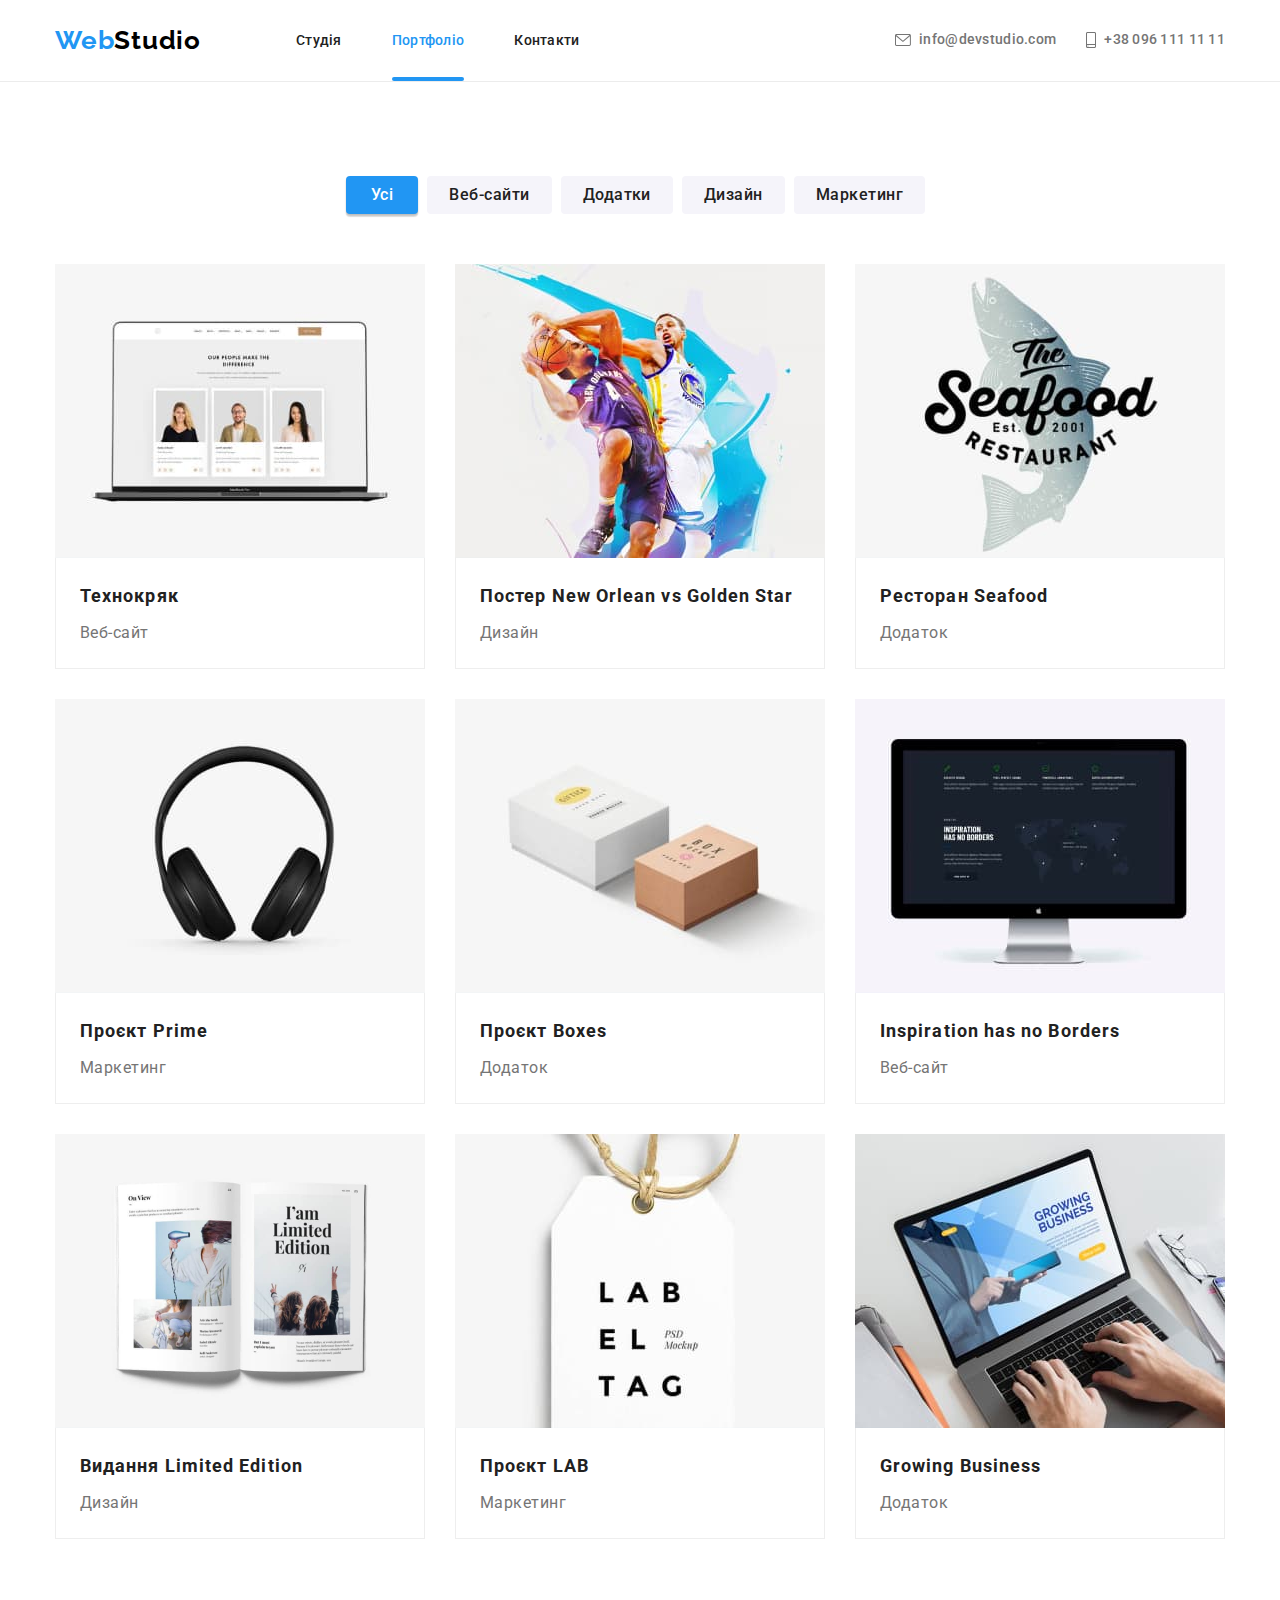
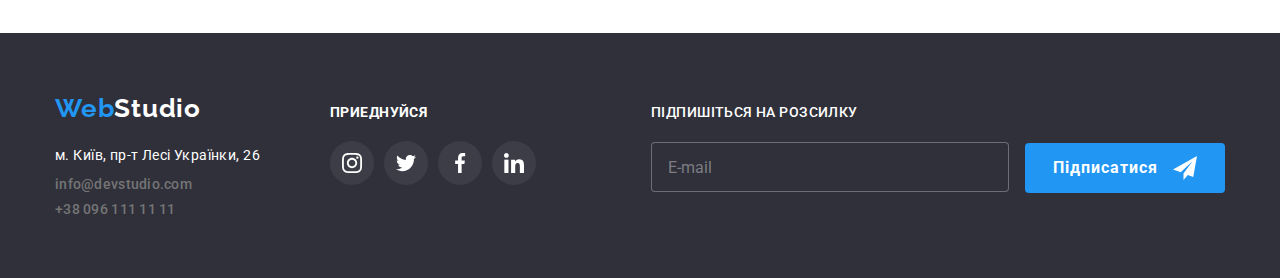
==== commit fbe110a7: "hw-08 correction morning september 28" ====
--- a/portfolio.html
+++ b/portfolio.html
@@ -63,8 +63,8 @@
               </svg>
               info@devstudio.com</a
             >
-          </li class="connection__header--phone">
-          <li>
+          </li>
+          <li class="connection__header--phone">
             <a class="connection__contact" href="tel:+380961111111">
               <svg
                 aria-label="смартфон"
@@ -165,27 +165,24 @@
                   <picture>
                     <source
                       srcset="
-                        ./imges/p-desc-img0.jpg     1x,
+                        ./images/p-desc-img0.jpg    1x,
                         ./images/p-desc-img0@2x.jpg 2x
                       "
                       media="(min-width: 1200px)"
-                      type="image"
-                    />
-                    <source
-                      srcset="
-                        ./imges/p-tab-img0.jpg     1x,
+                    />
+                    <source
+                      srcset="
+                        ./images/p-tab-img0.jpg    1x,
                         ./images/p-tab-img0@2x.jpg 2x
                       "
                       media="(min-width: 768px)"
-                      type="image"
-                    />
-                    <source
-                      srcset="
-                        ./imges/p-mob-img0.jpg     1x,
+                    />
+                    <source
+                      srcset="
+                        ./images/p-mob-img0.jpg    1x,
                         ./images/p-mob-img0@2x.jpg 2x
                       "
                       media="(max-width: 767px)"
-                      type="image"
                     />
                     <img
                       src="./images/p-mob-img0.jpg"
@@ -260,7 +257,6 @@
                         ./images/p-desc-img2@2x.jpg 2x
                       "
                       media="(min-width: 1200px)"
-                      type="image"
                     />
                     <source
                       srcset="
@@ -268,7 +264,6 @@
                         ./images/p-tab-img2@2x.jpg 2x
                       "
                       media="(min-width: 768px)"
-                      type="image"
                     />
                     <source
                       srcset="
@@ -276,7 +271,6 @@
                         ./images/p-mob-img2@2x.jpg 2x
                       "
                       media="(max-width: 767px)"
-                      type="image"
                     />
                     <img
                       src="./images/p-mob-img2.jpg"
@@ -306,7 +300,6 @@
                         ./images/p-desc-img3@2x.jpg 2x
                       "
                       media="(min-width: 1200px)"
-                      type="image"
                     />
                     <source
                       srcset="
@@ -314,7 +307,6 @@
                         ./images/p-tab-img3@2x.jpg 2x
                       "
                       media="(min-width: 768px)"
-                      type="image"
                     />
                     <source
                       srcset="
@@ -322,7 +314,6 @@
                         ./images/p-mob-img3@2x.jpg 2x
                       "
                       media="(max-width: 767px)"
-                      type="image"
                     />
                     <img
                       src="./images/p-mob-img3.jpg"
@@ -352,7 +343,6 @@
                         ./images/p-desc-img4@2x.jpg 2x
                       "
                       media="(min-width: 1200px)"
-                      type="image"
                     />
                     <source
                       srcset="
@@ -360,7 +350,6 @@
                         ./images/p-tab-img4@2x.jpg 2x
                       "
                       media="(min-width: 768px)"
-                      type="image"
                     />
                     <source
                       srcset="
@@ -368,7 +357,6 @@
                         ./images/p-mob-img4@2x.jpg 2x
                       "
                       media="(max-width: 767px)"
-                      type="image"
                     />
                     <img
                       src="./images/p-mob-img4.jpg"
@@ -399,7 +387,6 @@
                         ./images/p-desc-img5@2x.jpg 2x
                       "
                       media="(min-width: 1200px)"
-                      type="image"
                     />
                     <source
                       srcset="
@@ -407,7 +394,6 @@
                         ./images/p-tab-img5@2x.jpg 2x
                       "
                       media="(min-width: 768px)"
-                      type="image"
                     />
                     <source
                       srcset="
@@ -415,7 +401,6 @@
                         ./images/p-mob-img5@2x.jpg 2x
                       "
                       media="(max-width: 767px)"
-                      type="image"
                     />
                     <img
                       src="./images/p-mob-img5.jpg"
@@ -445,7 +430,6 @@
                         ./images/p-desc-img6@2x.jpg 2x
                       "
                       media="(min-width: 1200px)"
-                      type="image"
                     />
                     <source
                       srcset="
@@ -453,7 +437,6 @@
                         ./images/p-tab-img6@2x.jpg 2x
                       "
                       media="(min-width: 768px)"
-                      type="image"
                     />
                     <source
                       srcset="
@@ -461,7 +444,6 @@
                         ./images/p-mob-img6@2x.jpg 2x
                       "
                       media="(max-width: 767px)"
-                      type="image"
                     />
                     <img
                       src="./images/p-mob-img6.jpg"
@@ -491,7 +473,6 @@
                         ./images/p-desc-img7@2x.jpg 2x
                       "
                       media="(min-width: 1200px)"
-                      type="image"
                     />
                     <source
                       srcset="
@@ -499,7 +480,6 @@
                         ./images/p-tab-img7@2x.jpg 2x
                       "
                       media="(min-width: 768px)"
-                      type="image"
                     />
                     <source
                       srcset="
@@ -507,7 +487,6 @@
                         ./images/p-mob-img7@2x.jpg 2x
                       "
                       media="(max-width: 767px)"
-                      type="image"
                     />
                     <img
                       src="./images/p-mob-img7.jpg"
@@ -537,7 +516,6 @@
                         ./images/p-desc-img8@2x.jpg 2x
                       "
                       media="(min-width: 1200px)"
-                      type="image"
                     />
                     <source
                       srcset="
@@ -545,7 +523,6 @@
                         ./images/p-tab-img8@2x.jpg 2x
                       "
                       media="(min-width: 768px)"
-                      type="image"
                     />
                     <source
                       srcset="
@@ -553,7 +530,6 @@
                         ./images/p-mob-img8@2x.jpg 2x
                       "
                       media="(max-width: 767px)"
-                      type="image"
                     />
                     <img
                       src="./images/p-mob-img8.jpg"
--- a/css/main.min.css
+++ b/css/main.min.css
@@ -1 +1 @@
-:root{--main-opacity-two: #FFFFFF10;--overlay-cards: rgba(33, 150, 243, 0.9);--element-hero: #2F303A;--strip-applications: #2F303A80;--text-page: #000000;--text-contacts: #757575;--bcg-button: #F5F4FA;--bcg-btn-hero: #188CE8;--border-header: #ECECEC;--border-portfolio: #EEEEEE;--modal-backround: #00000050;--modal-close: #00000010;--icon-social: #AFB1B8;--text-placeholder: rgba(117, 117, 117, 0.5);--border-modal: rgba(33, 33, 33, 0.2);--card-distance: 30px;--time-bezier: 250ms cubic-bezier(0.4, 0, 0.2, 1);--card-shadow: 0px 1px 3px rgba(0, 0, 0, 0.12), 0px 1px 1px rgba(0, 0, 0, 0.14), 0px 2px 1px rgba(0, 0, 0, 0.2);--portfolio-shadow: 0px 1px 1px rgba(0, 0, 0, 0.12), 0px 4px 4px rgba(0, 0, 0, 0.06), 1px 4px 6px rgba(0, 0, 0, 0.16);--shadow-button: 0px 3px 1px rgba(0, 0, 0, 0.1), 0px 1px 2px rgba(0, 0, 0, 0.08), 0px 2px 2px rgba(0, 0, 0, 0.12);--shadow-modal-window: 0px 1px 3px rgba(0, 0, 0, 0.12), 0px 1px 1px rgba(0, 0, 0, 0.14), 0px 2px 1px rgba(0, 0, 0, 0.2)}.services-portfolio,.features,.works,.team,.regular-customers{padding-top:60px;padding-bottom:60px}@media screen and (min-width: 1200px){.services-portfolio,.features,.works,.team,.regular-customers{padding-top:94px;padding-bottom:94px}}h1,h2,h3,h4,p,ul,span{margin-top:0;margin-bottom:0}ul{padding-left:0;list-style:none}img{display:block;max-width:100%;height:auto}body{font-family:"Roboto",sans-serif;background-color:#fff;color:#212121}.pointer{cursor:pointer}.connection__contact,.header__item,.mobile__item,.logo-studio,.cards-portfolio,.mobile-menu__contact--telephon,.mobile-menu__contact--mail,.mobile-menu__social-list,.mobile-menu__social-link{text-decoration:none}.container{padding-left:15px;padding-right:15px}@media screen and (min-width: 480px){.container{width:480px;margin-left:auto;margin-right:auto}}@media screen and (min-width: 768px){.container{width:768px}}@media screen and (min-width: 1200px){.container{width:1200px}}.visually-hidden{position:absolute;white-space:nowrap;width:1px;height:1px;overflow:hidden;border:0;padding:0;clip:rect(0 0 0 0);clip-path:inset(50%);margin:-1px}.connection__contact:hover,.connection__contact:focus{color:#2196f3;fill:#2196f3}.connection__icon{margin-right:10px;fill:var(--text-contacts)}.connection__icon:hover,.connection__icon:focus{fill:#2196f3}.connection__contact{font-size:14px;line-height:1.14;font-weight:500;letter-spacing:.02em;color:var(--text-contacts);transition:color var(--time-bezier)}@media screen and (min-width: 1200px){.connection{display:flex;align-items:center;column-gap:30px}}@media screen and (max-width: 767px){.mobile-menu{position:fixed;top:0;left:0;z-index:111;width:100%;height:100%;background-color:#fff;opacity:0;visibility:hidden;pointer-events:none;transition:opacity var(--time-bezier),visibility var(--time-bezier)}.mobile-menu.is-open{opacity:1;visibility:visible;pointer-events:auto}.mobile-menu__container{position:relative;display:flex;flex-direction:column;justify-content:space-around;height:100%;padding:48px 40px}.mobile-menu__close-btn{line-height:0;position:absolute;top:10px;right:15px;background-color:rgba(0,0,0,0);border:0;padding:0;cursor:pointer;transition:var(--time-bezier)}.mobile-menu__close-btn:hover,.mobile-menu__close-btn:focus{fill:#2196f3}.mobile-menu__close-icon{width:40px;height:40px}.mobile__item.mobile__item--current{color:#2196f3}.mobile-menu__nav-menu{display:inline-block;margin-bottom:auto}.mobile__item{display:block;font-size:40px;font-weight:500;line-height:1.175;color:#212121;letter-spacing:.02em}.mobile__item:not(:last-child){margin-bottom:32px}.mobile__item:hover,.mobile__item:focus{color:#2196f3}.mobile-menu__contact{margin-bottom:64px;display:block}.mobile-menu__contact--telephon{display:block;margin-bottom:32px;font-weight:500;font-size:34px;line-height:1.18;letter-spacing:.02em;color:#2196f3}.mobile-menu__contact--mail{font-weight:500;font-size:24px;line-height:1.17;letter-spacing:.02em;color:var(--text-contacts)}.mobile-menu__social{display:flex;column-gap:10px}.mobile-menu__social-link{display:block;font-weight:500;font-size:18px;line-height:1.22;letter-spacing:.02em;color:#2196f3}.mobile-menu__social-list:not(:last-child){padding-right:10px;border-right:1px solid var(--border-modal)}}@media screen and (max-width: 480px){.mobile-menu{width:100%}}@media screen and (min-width: 768px){.mobile-menu{display:none}}.hero__button{margin-top:30px;padding:10px 24px;font-family:"Roboto",sans-serif;color:#fff;background-color:#2196f3;font-size:16px;line-height:1.88;font-weight:700;letter-spacing:.06em;text-align:center;cursor:pointer;border-radius:4px;border:#2196f3;transition:color var(--time-bezier),background-color var(--time-bezier)}.hero__button:hover,.hero__button:focus{color:#fff;background-color:var(--bcg-btn-hero)}@media screen and (min-width: 1200px){.hero__button{padding:10px 32px}}.backdrop{position:fixed;z-index:999;top:0;left:0;width:100%;height:100%;background-color:var(--modal-backround);transition:opacity var(--time-bezier),visibility var(--time-bezier)}.backdrop.is-hidden{visibility:hidden;opacity:0;pointer-events:none}.modal{width:450px;position:absolute;border-radius:4px;top:50%;left:50%;transform:translate(-50%, -50%);padding:40px;background-color:#fff;box-shadow:var(--shadow-modal-window)}.modal-close-icon{fill:var(--text-page)}.modal-close-icon:hover{fill:#2196f3}.modal-close-btn{display:flex;align-items:center;justify-content:center;position:absolute;top:8px;right:8px;width:30px;height:30px;background-color:#fff;border:1px solid var(--modal-close);border-radius:50%;padding:0;cursor:pointer}@media screen and (max-width: 450px){.modal{width:96%}}@media screen and (min-width: 768px){.modal{width:528px}}.modal-feedback{font-weight:700;font-size:20px;line-height:1.15;text-align:center;color:#212121;margin-bottom:12px}.modal-form{display:flex;flex-direction:column}.modal-form-input{width:100%;height:40px;font-size:12px;border-radius:4px;border:1px solid var(--border-modal);padding-left:42px;transition:border-color var(--time-bezier)}.modal-form-input:focus{border-color:#2196f3;outline:none}.modal-form-input:focus+.icon-modal{fill:#2196f3}.modal-form-text-above{display:block;font-weight:400;font-size:12px;line-height:1.17;color:var(--text-contacts);margin-bottom:4px}.modal-form-message{width:100%;height:120px;font-size:12px;resize:none;border-radius:4px;border:1px solid var(--border-modal);padding:12px 16px;transition:border-color var(--time-bezier)}.modal-form-message:focus{outline:none;border-color:#2196f3}.modal-form-message::placeholder{font-size:12px;line-height:1.17;color:var(--text-placeholder)}.modal-form-field{margin-bottom:10px}.modal-form-icon{position:relative;display:block}.icon-modal{position:absolute;top:50%;left:12px;transform:translateY(-50%);fill:#212121;transition:fill var(--time-bezier)}.modal-form-icon-check{flex-shrink:0;width:16px;height:15px;border:2px solid #212121;border-radius:2px;background-color:#fff;cursor:pointer;margin-right:7px}.modal-form-check{position:absolute;appearance:none;text-decoration-color:#188ce8}.modal-form-check:focus+.modal-form-icon-check{box-shadow:0 0 0 1px #2196f3}.modal-form-check:checked+.modal-form-icon-check{background-color:#2196f3;border:none}.modal-form-check:checked+.modal-form-icon-check .modal-form-icon-policy{display:block}.modal-form-agreement{display:flex;justify-content:center;align-items:center;margin-top:10px;margin-bottom:30px}.modal-form-icon-policy{display:none;fill:#fff}.modal-form-agreement__text{display:flex}.modal-text-policy{display:inline-block;white-space:nowrap;font-size:14px;line-height:1.7;text-decoration:underline;color:#2196f3}.modal-text-policy:hover{text-decoration:none}.modal-text-policy-first{font-size:14px;letter-spacing:.03em;line-height:1.7;color:var(--text-contacts)}.modal-text-policy-first{display:inline-block;white-space:nowrap}.modal-form-submit{cursor:pointer;margin:auto;width:200px;height:50px;font-size:16px;line-height:1.88;font-weight:700;background-color:#2196f3;color:#fff;border:#2196f3;letter-spacing:.06em;border-radius:4px;text-align:center;box-shadow:0px 4px 4px rgba(0,0,0,.25);transition:color var(--time-bezier),background-color var(--time-bezier)}.modal-form-submit:hover,.modal-form-submit:focus{color:#fff;background-color:var(--bcg-btn-hero)}.picture-portfolio{text-align:left;padding-bottom:0px}.cards-portfolio-overlay{position:relative;overflow:hidden}.overlay{display:flex;position:absolute;align-items:center;top:0;left:0;height:100%;width:100%;background-color:rgba(33,150,243,.9);color:#fff;font-size:18px;font-weight:400;line-height:1.56;letter-spacing:.03em;padding:0 24px;overflow:auto;transform:translateY(100%);transition:transform var(--time-bezier)}.cards-portfolio:hover .overlay,.cards-portfolio:focus .overlay{transform:translateY(0)}.menu-description{border-left:1px solid var(--border-portfolio);border-bottom:1px solid var(--border-portfolio);border-right:1px solid var(--border-portfolio);padding:20px 24px;flex-grow:1}.logo-studio{font-family:"Raleway",sans-serif;font-size:24px;font-weight:700;line-height:1.17;letter-spacing:.03em}.logo-studio__first-title{color:#2196f3}.logo-studio__second-title{color:var(--text-page)}.logo-studio__third-title{color:#fff}@media screen and (min-width: 1200px){.logo-studio{font-size:26px;line-height:1.19}}.list-button{font-family:"Roboto",sans-serif;font-weight:500;font-size:16px;line-height:1.63;letter-spacing:.03em;color:#212121;background-color:var(--bcg-button);border:var(--bcg-button);border-radius:4px;padding:6px 22px;cursor:pointer;transition:color var(--time-bezier),background-color var(--time-bezier),box-shadow var(--time-bezier)}.list-button:hover,.list-button:focus{color:#fff;background-color:#2196f3;box-shadow:var(--shadow-button)}.list-button.list-button--active{background-color:#2196f3;color:#fff;box-shadow:var(--shadow-button)}@media screen and (max-width: 767px){.header__nav-menu{display:none}.connection__header{display:none}.open-mobile-menu-btn{line-height:0;border:none;background-color:rgba(0,0,0,0);padding:0;cursor:pointer;transition:var(--time-bezier)}.open-mobile-menu-btn:hover,.open-mobile-menu-btn:focus{fill:#2196f3}.open-mobile-menu-btn__icon{width:40px;height:40px}.page-header{padding-top:10px;padding-bottom:10px;border-bottom:1px solid var(--border-header)}}.header__container{display:flex;align-items:center;justify-content:space-between}@media screen and (min-width: 768px){.open-mobile-menu-btn{display:none}.header__nav-menu,.header__navigation{display:flex;align-items:center}.header__item{position:relative;font-size:14px;line-height:1.14;font-weight:500;letter-spacing:.02em;color:#212121;transition:color var(--time-bezier)}.header__item:hover,.header__item:focus{color:#2196f3;fill:#2196f3}.header__item.header__item--current{color:#2196f3}.header__nav-menu{column-gap:50px}.header__navigation{column-gap:87px}.header__item--current::after{content:"";position:absolute;bottom:-33px;left:0;width:100%;height:4px;background-color:#2196f3;border-radius:2px}.connection__icon{margin-right:8px;fill:var(--text-contacts);align-items:center}.connection__contact{display:flex;align-items:center;font-size:12px;line-height:1.17;font-weight:500;letter-spacing:.02em;color:var(--text-contacts);transition:color var(--time-bezier)}.connection__header--mail{margin-bottom:10px}.connection__header{display:flex;flex-direction:column}.page-header{padding-top:21px;padding-bottom:21px;border-bottom:1px solid var(--border-header)}}@media screen and (min-width: 1200px){.header__navigation{column-gap:95px}.connection__header--mail{margin-bottom:0}.connection__header{flex-direction:row;align-items:center}.page-header{padding:25px 0}}.hero{padding:118px 0;text-align:center;background-position:center;background-repeat:no-repeat;background-image:linear-gradient(rgba(47, 48, 58, 0.4), rgba(47, 48, 58, 0.4)),url(../images/Header-Mobx1.jpg)}@media screen and (min-device-pixel-ratio: 2)and (min-width: 480px),screen and (min-resolution: 192dpi)and (min-width: 480px),screen and (min-resolution: 2dppx)and (min-width: 480px){.hero{background-image:linear-gradient(rgba(47, 48, 58, 0.4), rgba(47, 48, 58, 0.4)),url(../images/Header-Mob@x2.jpg)}}.hero__title{color:#fff;font-size:26px;line-height:1.62;font-weight:900;text-transform:uppercase;text-align:center;letter-spacing:.06em}@media screen and (min-width: 768px){.hero{background-image:linear-gradient(rgba(47, 48, 58, 0.4), rgba(47, 48, 58, 0.4)),url(../images/Header-Tabx1.jpg)}}@media screen and (min-device-pixel-ratio: 2)and (min-width: 768px),screen and (min-resolution: 192dpi)and (min-width: 768px),screen and (min-resolution: 2dppx)and (min-width: 768px){.hero{background-image:linear-gradient(rgba(47, 48, 58, 0.4), rgba(47, 48, 58, 0.4)),url(../images/Header-Tab@x2.jpg)}}@media screen and (min-width: 1200px){.hero{padding:200px 0;max-width:1600px;margin:0 auto;background-size:cover;background-image:linear-gradient(rgba(47, 48, 58, 0.4), rgba(47, 48, 58, 0.4)),url(../images/Header-Descx1.jpg)}.hero__title{font-size:44px;line-height:1.36}}@media screen and (min-device-pixel-ratio: 2)and (min-width: 1200px),screen and (min-resolution: 192dpi)and (min-width: 1200px),screen and (min-resolution: 2dppx)and (min-width: 1200px){.hero{background-image:linear-gradient(rgba(47, 48, 58, 0.4), rgba(47, 48, 58, 0.4)),url(../images/Header-Desc@x2.jpg)}}.footer{background-color:var(--element-hero);padding:60px 0 60px 0}.footer-general{display:flex}@media screen and (max-width: 767px){.footer-general{flex-direction:column}}.footer-nav,.footer-social{display:inline-block}@media screen and (max-width: 1199px){.footer-form{display:inline-block;text-align:center}.footer-nav,.footer-social{text-align:center;margin-bottom:60px}.footer-general{justify-content:space-around;flex-wrap:wrap}.footer-mail-subscribe{display:block}}.connection__contact-direct{font-size:14px;line-height:1.71;letter-spacing:.03em;font-weight:400;color:rgba(255,255,255,.3764705882)}.footer-connection__contact:not(:last-child){margin-bottom:8px}.footer-contacts{margin-top:20px}.adress{font-size:14px;line-height:1.71;letter-spacing:.03em;font-weight:400;color:#fff}.footer-social-join{font-size:14px;font-weight:700;line-height:1.14;text-transform:uppercase;color:#fff;letter-spacing:.03em;margin-bottom:20px}.social-list-footer{display:flex;justify-content:center;column-gap:10px}.social-link-footer{display:flex;align-items:center;justify-content:center;width:44px;height:44px;border-radius:50%;background-color:var(--main-opacity-two);transition:background-color var(--time-bezier)}.social-link-footer:hover,.social-link-footer:focus{background-color:#2196f3}.footer-form-subscribe{font-weight:700;font-size:14px;line-height:1.43;letter-spacing:.03em;text-transform:uppercase;color:#fff;margin-bottom:20px}.user-mail-input{width:100%;height:50px;margin-bottom:20px;color:#fff;font-size:16px;line-height:1.25;padding-left:16px;border-radius:4px;border:1px solid rgba(255,255,255,.3);background-color:var(--element-hero)}.user-mail-input::placeholder{font-weight:400;font-size:16px;line-height:1.25;color:rgba(255,255,255,.3764705882);margin-left:16px}.footer-form-sending{margin:auto;width:200px;height:50px;font-size:16px;line-height:1.88;font-weight:700;background-color:#2196f3;color:#fff;border:#2196f3;letter-spacing:.06em;border-radius:4px;cursor:pointer;text-align:center;transition:color var(--time-bezier),background-color var(--time-bezier)}.footer-form-sending:hover,.footer-form-sending:focus{color:#fff;background-color:var(--bcg-btn-hero)}.icon-send-plane{display:inline-block;vertical-align:middle;fill:#fff;margin-left:12px}@media screen and (min-width: 768px){.user-mail-input{width:450px}.footer-form{margin-top:60px}.footer{position:relative}}@media screen and (min-width: 1200px){.footer-general{align-items:baseline}.footer-social,.footer-nav{position:static}.footer-social{margin-left:70px}.footer-form{margin-top:0;margin-left:auto}.footer-form-subscribe{font-weight:500}.footer-mail-subscribe{margin-right:12px}.user-mail-input{width:358px}.icon-send-plane{margin-left:10px}.footer-connection__contact:not(:last-child){margin-bottom:9px}.footer-social-join{display:inline-block}.social-list-footer{padding-bottom:0}}.regular-customers__title{text-align:center;margin-bottom:30px}.regular-customers__icon-logo{width:106px;height:60px;fill:var(--icon-social);transition:fill var(--time-bezier)}.regular-customers__link:hover .regular-customers__icon-logo,.regular-customers__link:focus .regular-customers__icon-logo{fill:#2196f3}.regular-customers__logo{display:flex;flex-wrap:wrap;justify-content:center;gap:30px}.regular-customers__icon-clients{width:calc((100% - 30px)/2)}.regular-customers__link{display:flex;align-items:center;justify-content:center;height:92px;border-radius:4px;border:1px solid var(--icon-social);background-color:#fff;transition:border var(--time-bezier)}.regular-customers__link:hover,.regular-customers__link:focus{border:1px solid #2196f3}@media screen and (min-width: 768px){.regular-customers__icon-clients{width:calc((100% - 60px)/3)}}@media screen and (min-width: 1200px){.regular-customers__icon-clients{width:calc((100% - 150px)/6)}}.socila-list{display:flex;justify-content:center;column-gap:10px}.social-list__icon{width:20px;height:20px;fill:var(--icon-social);transition:fill var(--time-bezier)}.footer-social__icon{fill:#fff;width:20px;height:20px;transition:fill var(--time-bezier)}.social-list__link{display:flex;align-items:center;justify-content:center;width:44px;height:44px;border-radius:50%;background-color:#fff;transition:background-color var(--time-bezier)}.social-list__link:hover,.social-list__link:focus{background-color:#2196f3}.social-list__link:hover .social-list__icon,.social-list__link:focus .social-list__icon{fill:#fff}.team{background-color:var(--bcg-button)}.team__employee{margin-bottom:10px;font-size:16px;font-weight:500;line-height:1.19;letter-spacing:.03em}.team__direction{font-size:16px;font-weight:400;line-height:1.19;letter-spacing:.03em;color:var(--text-contacts);margin-bottom:16px}.team__foto-member{max-width:100%;margin:0 auto;height:auto}.team__title{text-align:center;margin-bottom:30px}.team__foto{text-align:center;background-color:#fff;border-radius:0 0 4px 4px;box-shadow:var(--card-shadow)}.team__members{padding-top:30px;padding-bottom:30px}@media screen and (min-width: 768px){.team__foto{width:calc((100% - 30px)/2)}}@media screen and (min-width: 1200px){.team__menu{display:flex;gap:30px}.team__foto{width:calc((100% - 90px)/4);margin-bottom:30px}}@media screen and (max-width: 1199px){.work{display:none}}@media screen and (min-width: 1200px){.work__menu-foto{display:flex;justify-content:space-between}.work__foto-work{position:relative;width:calc((100% - 60px)/3)}.work__title,.team__title,.regular-customers__title{font-size:36px;line-height:1.17;font-weight:700;letter-spacing:.03em;text-align:center;margin-bottom:50px}.work{padding-bottom:94px}.work__text-applcations{font-size:14px;line-height:1.43;text-transform:uppercase;font-weight:700;color:#fff}.work__applications{position:absolute;display:flex;align-items:center;justify-content:center;bottom:0;left:0;width:100%;height:70px;background-color:var(--strip-applications)}}.menu-nav-porfolio{display:flex;flex-wrap:wrap;row-gap:15px;margin-bottom:40px}.button-menu{margin-right:9px}.first{padding:6px 25px}.menu-portfolio{width:304px;font-weight:700;font-size:18px;line-height:2;letter-spacing:.06em;color:#212121}.service-name{font-weight:400;font-size:16px;line-height:1.88;letter-spacing:.03em;color:var(--text-contacts);margin-top:4px}.cards-portfolio{display:flex;flex-direction:column;height:100%;transition:box-shadow var(--time-bezier)}.cards-portfolio:hover,.cards-portfolio:focus{box-shadow:var(--portfolio-shadow)}.menu-service{display:flex;flex-wrap:wrap}@media screen and (max-width: 1199px){.menu-service{gap:30px}}img{display:block;width:450px}@media screen and (min-width: 768px){.menu-nav-porfolio{justify-content:center;margin-bottom:30px}img{width:354px}.picture-portfolio{display:inline-block;width:calc((100% - 30px)/2)}}@media screen and (min-width: 1200px){.menu-portfolio{width:100%}.menu-nav-porfolio{margin-bottom:50px}.menu-service{margin-top:calc(-1*var(--card-distance));margin-left:calc(-1*var(--card-distance))}.menu-service>.picture-portfolio{flex-basis:calc(33.3333333333% - var(--card-distance));margin-left:var(--card-distance);margin-top:var(--card-distance)}img{width:370px}}.team__menu{display:flex;flex-wrap:wrap;gap:30px}.features__features-card{margin-bottom:30px}.features__description{text-align:center;font-size:14px;font-weight:700;line-height:1.14;letter-spacing:.03em;text-transform:uppercase;margin-bottom:10px}.features__advantage{display:flex;align-items:center;justify-content:center;height:120px;border-radius:4px;background-color:var(--bcg-button);margin-bottom:30px}.features__transcript{font-size:14px;line-height:1.71;letter-spacing:.03em;color:var(--text-contacts)}@media screen and (min-width: 768px){.features__features-card{width:354px;display:inline-block}.features__features-menu{display:flex;flex-wrap:wrap;gap:30px}.features__features-card{width:calc((100% - 30px)/2)}.features__description{text-align:left}}@media screen and (min-width: 1200px){.features__features-menu{display:flex;justify-content:space-between}.features__features-card{width:calc((100% - 90px)/4)}.features__features-card{margin-bottom:0}}/*# sourceMappingURL=main.min.css.map */+:root{--main-opacity-two: #FFFFFF10;--overlay-cards: rgba(33, 150, 243, 0.9);--element-hero: #2F303A;--strip-applications: #2F303A80;--text-page: #000000;--text-contacts: #757575;--bcg-button: #F5F4FA;--bcg-btn-hero: #188CE8;--border-header: #ECECEC;--border-portfolio: #EEEEEE;--modal-backround: #00000050;--modal-close: #00000010;--icon-social: #AFB1B8;--text-placeholder: rgba(117, 117, 117, 0.5);--border-modal: rgba(33, 33, 33, 0.2);--card-distance: 30px;--time-bezier: 250ms cubic-bezier(0.4, 0, 0.2, 1);--card-shadow: 0px 1px 3px rgba(0, 0, 0, 0.12), 0px 1px 1px rgba(0, 0, 0, 0.14), 0px 2px 1px rgba(0, 0, 0, 0.2);--portfolio-shadow: 0px 1px 1px rgba(0, 0, 0, 0.12), 0px 4px 4px rgba(0, 0, 0, 0.06), 1px 4px 6px rgba(0, 0, 0, 0.16);--shadow-button: 0px 3px 1px rgba(0, 0, 0, 0.1), 0px 1px 2px rgba(0, 0, 0, 0.08), 0px 2px 2px rgba(0, 0, 0, 0.12);--shadow-modal-window: 0px 1px 3px rgba(0, 0, 0, 0.12), 0px 1px 1px rgba(0, 0, 0, 0.14), 0px 2px 1px rgba(0, 0, 0, 0.2)}.services-portfolio,.features,.works,.team,.regular-customers{padding-top:60px;padding-bottom:60px}@media screen and (min-width: 1200px){.services-portfolio,.features,.works,.team,.regular-customers{padding-top:94px;padding-bottom:94px}}h1,h2,h3,h4,p,ul,span{margin-top:0;margin-bottom:0}ul{padding-left:0;list-style:none}img{display:block;max-width:100%;height:auto}body{font-family:"Roboto",sans-serif;background-color:#fff;color:#212121}.no-scroll{overflow:hidden}.pointer{cursor:pointer}.connection__contact,.header__item,.mobile__item,.logo-studio,.cards-portfolio,.mobile-menu__contact--telephon,.mobile-menu__contact--mail,.mobile-menu__social-list,.mobile-menu__social-link{text-decoration:none}.container{padding-left:15px;padding-right:15px}@media screen and (min-width: 480px){.container{width:480px;margin-left:auto;margin-right:auto}}@media screen and (min-width: 768px){.container{width:768px}}@media screen and (min-width: 1200px){.container{width:1200px}}.visually-hidden{position:absolute;white-space:nowrap;width:1px;height:1px;overflow:hidden;border:0;padding:0;clip:rect(0 0 0 0);clip-path:inset(50%);margin:-1px}.connection__contact:hover .connection__icon,.connection__contact:focus .connection__icon{fill:#2196f3}.connection__contact:hover,.connection__contact:focus{color:#2196f3}.connection__icon{margin-right:10px;fill:var(--text-contacts)}.connection__contact{font-size:14px;line-height:1.14;font-weight:500;letter-spacing:.02em;color:var(--text-contacts);transition:color var(--time-bezier)}@media screen and (min-width: 1200px){.connection{display:flex;align-items:center;column-gap:30px}}@media screen and (max-width: 767px){.mobile-menu{position:fixed;top:0;left:0;z-index:111;width:100%;height:100%;background-color:#fff;opacity:0;visibility:hidden;pointer-events:none;transition:opacity var(--time-bezier),visibility var(--time-bezier)}.mobile-menu.is-open{opacity:1;visibility:visible;pointer-events:auto}.mobile-menu__container{position:relative;display:flex;flex-direction:column;justify-content:space-around;height:100%;padding:48px 40px}.mobile-menu__close-btn{line-height:0;position:absolute;top:10px;right:15px;background-color:rgba(0,0,0,0);border:0;padding:0;cursor:pointer;transition:var(--time-bezier)}.mobile-menu__close-btn:hover,.mobile-menu__close-btn:focus{fill:#2196f3}.mobile-menu__close-icon{width:40px;height:40px}.mobile__item.mobile__item--current{color:#2196f3}.mobile-menu__nav-menu{display:inline-block;margin-bottom:auto}.mobile__item{display:block;font-size:40px;font-weight:500;line-height:1.175;color:#212121;letter-spacing:.02em}.mobile__item:not(:last-child){margin-bottom:32px}.mobile__item:hover,.mobile__item:focus{color:#2196f3}.mobile-menu__contact{margin-bottom:64px;display:block}.mobile-menu__contact--telephon{display:block;margin-bottom:32px;font-weight:500;font-size:34px;line-height:1.18;letter-spacing:.02em;color:#2196f3}.mobile-menu__contact--mail{font-weight:500;font-size:24px;line-height:1.17;letter-spacing:.02em;color:var(--text-contacts)}.mobile-menu__social{display:flex;column-gap:10px}.mobile-menu__social-link{display:block;font-weight:500;font-size:18px;line-height:1.22;letter-spacing:.02em;color:#2196f3}.mobile-menu__social-list:not(:last-child){padding-right:10px;border-right:1px solid var(--border-modal)}}@media screen and (max-width: 480px){.mobile-menu{width:100%}}@media screen and (min-width: 768px){.mobile-menu{display:none}}.hero__button{margin-top:30px;padding:10px 24px;font-family:"Roboto",sans-serif;color:#fff;background-color:#2196f3;font-size:16px;line-height:1.88;font-weight:700;letter-spacing:.06em;text-align:center;cursor:pointer;border-radius:4px;border:#2196f3;transition:color var(--time-bezier),background-color var(--time-bezier)}.hero__button:hover,.hero__button:focus{color:#fff;background-color:var(--bcg-btn-hero)}@media screen and (min-width: 1200px){.hero__button{padding:10px 32px}}.backdrop{position:fixed;z-index:999;top:0;left:0;width:100%;height:100%;background-color:var(--modal-backround);transition:opacity var(--time-bezier),visibility var(--time-bezier)}.backdrop.is-hidden{visibility:hidden;opacity:0;pointer-events:none}.modal{width:450px;position:absolute;border-radius:4px;top:50%;left:50%;transform:translate(-50%, -50%);padding:40px;background-color:#fff;box-shadow:var(--shadow-modal-window)}.modal-close-icon{fill:var(--text-page)}.modal-close-icon:hover{fill:#2196f3}.modal-close-btn{display:flex;align-items:center;justify-content:center;position:absolute;top:8px;right:8px;width:30px;height:30px;background-color:#fff;border:1px solid var(--modal-close);border-radius:50%;padding:0;cursor:pointer}@media screen and (max-width: 450px){.modal{width:96%}}@media screen and (min-width: 768px){.modal{width:528px}}.modal-feedback{font-weight:700;font-size:20px;line-height:1.15;text-align:center;color:#212121;margin-bottom:12px}.modal-form{display:flex;flex-direction:column}.modal-form-input{width:100%;height:40px;font-size:12px;border-radius:4px;border:1px solid var(--border-modal);padding-left:42px;transition:border-color var(--time-bezier)}.modal-form-input:focus{border-color:#2196f3;outline:none}.modal-form-input:focus+.icon-modal{fill:#2196f3}.modal-form-text-above{display:block;font-weight:400;font-size:12px;line-height:1.17;color:var(--text-contacts);margin-bottom:4px}.modal-form-message{width:100%;height:120px;font-size:12px;resize:none;border-radius:4px;border:1px solid var(--border-modal);padding:12px 16px;transition:border-color var(--time-bezier)}.modal-form-message:focus{outline:none;border-color:#2196f3}.modal-form-message::placeholder{font-size:12px;line-height:1.17;color:var(--text-placeholder)}.modal-form-field{margin-bottom:10px}.modal-form-icon{position:relative;display:block}.icon-modal{position:absolute;top:50%;left:12px;transform:translateY(-50%);fill:#212121;transition:fill var(--time-bezier)}.modal-form-icon-check{flex-shrink:0;width:16px;height:15px;border:2px solid #212121;border-radius:2px;background-color:#fff;cursor:pointer;margin-right:7px}.modal-form-check{position:absolute;appearance:none;text-decoration-color:#188ce8}.modal-form-check:focus+.modal-form-icon-check{box-shadow:0 0 0 1px #2196f3}.modal-form-check:checked+.modal-form-icon-check{background-color:#2196f3;border:none}.modal-form-check:checked+.modal-form-icon-check .modal-form-icon-policy{display:block}.modal-form-agreement{display:flex;justify-content:center;align-items:center;margin-top:10px;margin-bottom:30px}.modal-form-icon-policy{display:none;fill:#fff}.modal-form-agreement__text{display:flex}.modal-text-policy{display:inline-block;white-space:wrap;font-size:14px;line-height:1.7;text-decoration:underline;color:#2196f3}.modal-text-policy:hover{text-decoration:none}.modal-text-policy-first{font-size:14px;letter-spacing:.03em;line-height:1.7;color:var(--text-contacts)}.modal-text-policy-first{display:inline-block;white-space:wrap}@media screen and (min-width: 450px){.modal-text-policy,.modal-text-policy-first{white-space:nowrap}}.modal-form-submit{cursor:pointer;margin:auto;width:200px;height:50px;font-size:16px;line-height:1.88;font-weight:700;background-color:#2196f3;color:#fff;border:#2196f3;letter-spacing:.06em;border-radius:4px;text-align:center;box-shadow:0px 4px 4px rgba(0,0,0,.25);transition:color var(--time-bezier),background-color var(--time-bezier)}.modal-form-submit:hover,.modal-form-submit:focus{color:#fff;background-color:var(--bcg-btn-hero)}.picture-portfolio{text-align:left;padding-bottom:0px}.cards-portfolio-overlay{position:relative;overflow:hidden}.overlay{display:flex;position:absolute;align-items:center;top:0;left:0;height:100%;width:100%;background-color:rgba(33,150,243,.9);color:#fff;font-size:18px;font-weight:400;line-height:1.56;letter-spacing:.03em;padding:0 24px;overflow:auto;transform:translateY(100%);transition:transform var(--time-bezier)}.cards-portfolio:hover .overlay,.cards-portfolio:focus .overlay{transform:translateY(0)}.logo-studio{font-family:"Raleway",sans-serif;font-size:24px;font-weight:700;line-height:1.17;letter-spacing:.03em}.logo-studio__first-title{color:#2196f3}.logo-studio__second-title{color:var(--text-page)}.logo-studio__third-title{color:#fff}@media screen and (min-width: 1200px){.logo-studio{font-size:26px;line-height:1.19}}.list-button{font-family:"Roboto",sans-serif;font-weight:500;font-size:16px;line-height:1.63;letter-spacing:.03em;color:#212121;background-color:var(--bcg-button);border:var(--bcg-button);border-radius:4px;padding:6px 22px;cursor:pointer;transition:color var(--time-bezier),background-color var(--time-bezier),box-shadow var(--time-bezier)}.list-button:hover,.list-button:focus{color:#fff;background-color:#2196f3;box-shadow:var(--shadow-button)}.list-button.list-button--active{background-color:#2196f3;color:#fff;box-shadow:var(--shadow-button)}@media screen and (max-width: 767px){.header__nav-menu{display:none}.connection__header{display:none}.open-mobile-menu-btn{line-height:0;border:none;background-color:rgba(0,0,0,0);padding:0;cursor:pointer;transition:var(--time-bezier)}.open-mobile-menu-btn:hover,.open-mobile-menu-btn:focus{fill:#2196f3}.open-mobile-menu-btn__icon{width:40px;height:40px}.page-header{padding-top:10px;padding-bottom:10px;border-bottom:1px solid var(--border-header)}}.header__container{display:flex;align-items:center;justify-content:space-between}@media screen and (min-width: 768px){.open-mobile-menu-btn{display:none}.header__nav-menu,.header__navigation{display:flex;align-items:center}.header__item{position:relative;font-size:14px;line-height:1.14;font-weight:500;letter-spacing:.02em;color:#212121;transition:color var(--time-bezier)}.header__item:hover,.header__item:focus{color:#2196f3;fill:#2196f3}.header__item.header__item--current{color:#2196f3}.header__nav-menu{column-gap:50px}.header__navigation{column-gap:87px}.header__item--current::after{content:"";position:absolute;bottom:-33px;left:0;width:100%;height:4px;background-color:#2196f3;border-radius:2px}.connection__icon{margin-right:8px;fill:var(--text-contacts);align-items:center}.connection__contact{display:flex;align-items:center;font-size:12px;line-height:1.17;font-weight:500;letter-spacing:.02em;color:var(--text-contacts);transition:color var(--time-bezier)}.connection__header--mail{margin-bottom:10px}.connection__header{display:flex;flex-direction:column}.page-header{padding-top:21px;padding-bottom:21px;border-bottom:1px solid var(--border-header)}}@media screen and (min-width: 1200px){.header__navigation{column-gap:95px}.connection__header--mail{margin-bottom:0}.connection__header{flex-direction:row;align-items:center}.page-header{padding:25px 0}.connection__contact{font-size:14px;line-height:1.14}}.hero{padding:118px 0;text-align:center;background-position:center;background-repeat:no-repeat;background-image:linear-gradient(rgba(47, 48, 58, 0.4), rgba(47, 48, 58, 0.4)),url(../images/Header-Mobx1.jpg)}@media screen and (min-device-pixel-ratio: 2)and (min-width: 480px),screen and (min-resolution: 192dpi)and (min-width: 480px),screen and (min-resolution: 2dppx)and (min-width: 480px){.hero{background-image:linear-gradient(rgba(47, 48, 58, 0.4), rgba(47, 48, 58, 0.4)),url(../images/Header-Mob@x2.jpg)}}.hero__title{color:#fff;font-size:26px;line-height:1.62;font-weight:900;text-transform:uppercase;text-align:center;letter-spacing:.06em}@media screen and (min-width: 768px){.hero{background-image:linear-gradient(rgba(47, 48, 58, 0.4), rgba(47, 48, 58, 0.4)),url(../images/Header-Tabx1.jpg)}}@media screen and (min-device-pixel-ratio: 2)and (min-width: 768px),screen and (min-resolution: 192dpi)and (min-width: 768px),screen and (min-resolution: 2dppx)and (min-width: 768px){.hero{background-image:linear-gradient(rgba(47, 48, 58, 0.4), rgba(47, 48, 58, 0.4)),url(../images/Header-Tab@x2.jpg)}}@media screen and (min-width: 1200px){.hero{padding:200px 0;max-width:1600px;margin:0 auto;background-size:cover;background-image:linear-gradient(rgba(47, 48, 58, 0.4), rgba(47, 48, 58, 0.4)),url(../images/Header-Descx1.jpg)}.hero__title{font-size:44px;line-height:1.36}}@media screen and (min-device-pixel-ratio: 2)and (min-width: 1200px),screen and (min-resolution: 192dpi)and (min-width: 1200px),screen and (min-resolution: 2dppx)and (min-width: 1200px){.hero{background-image:linear-gradient(rgba(47, 48, 58, 0.4), rgba(47, 48, 58, 0.4)),url(../images/Header-Desc@x2.jpg)}}.footer{background-color:var(--element-hero);padding:60px 0 60px 0}.footer-general{display:flex}@media screen and (max-width: 767px){.footer-general{flex-direction:column}}.footer-nav,.footer-social{display:inline-block}@media screen and (max-width: 1199px){.footer-form{display:inline-block;text-align:center}.footer-nav,.footer-social{text-align:center;margin-bottom:60px}.footer-general{justify-content:space-around;flex-wrap:wrap}.footer-mail-subscribe{display:block}}.connection__contact-direct{font-size:14px;line-height:1.71;letter-spacing:.03em;font-weight:400;color:rgba(255,255,255,.3764705882)}.footer-connection__contact:not(:last-child){margin-bottom:8px}.footer-contacts{margin-top:20px}.adress{font-size:14px;line-height:1.71;letter-spacing:.03em;font-weight:400;color:#fff}.footer-social-join{font-size:14px;font-weight:700;line-height:1.14;text-transform:uppercase;color:#fff;letter-spacing:.03em;margin-bottom:20px}.social-list-footer{display:flex;justify-content:center;column-gap:10px}.social-link-footer{display:flex;align-items:center;justify-content:center;width:44px;height:44px;border-radius:50%;background-color:var(--main-opacity-two);transition:background-color var(--time-bezier)}.social-link-footer:hover,.social-link-footer:focus{background-color:#2196f3}.footer-form-subscribe{font-weight:700;font-size:14px;line-height:1.43;letter-spacing:.03em;text-transform:uppercase;color:#fff;margin-bottom:20px}.user-mail-input{width:100%;height:50px;margin-bottom:20px;color:#fff;font-size:16px;line-height:1.25;padding-left:16px;border-radius:4px;border:1px solid rgba(255,255,255,.3);background-color:var(--element-hero)}.user-mail-input::placeholder{font-weight:400;font-size:16px;line-height:1.25;color:rgba(255,255,255,.3764705882);margin-left:16px}.footer-form-sending{margin:auto;width:200px;height:50px;font-size:16px;line-height:1.88;font-weight:700;background-color:#2196f3;color:#fff;border:#2196f3;letter-spacing:.06em;border-radius:4px;cursor:pointer;text-align:center;transition:color var(--time-bezier),background-color var(--time-bezier)}.footer-form-sending:hover,.footer-form-sending:focus{color:#fff;background-color:var(--bcg-btn-hero)}.icon-send-plane{display:inline-block;vertical-align:middle;fill:#fff;margin-left:12px}@media screen and (min-width: 768px){.user-mail-input{width:450px}.footer-form{margin-top:60px}.footer{position:relative}}@media screen and (min-width: 1200px){.footer-general{align-items:baseline}.footer-social,.footer-nav{position:static}.footer-social{margin-left:70px}.footer-form{margin-top:0;margin-left:auto}.footer-form-subscribe{font-weight:500}.footer-mail-subscribe{margin-right:12px}.user-mail-input{width:358px}.icon-send-plane{margin-left:10px}.footer-connection__contact:not(:last-child){margin-bottom:9px}.footer-social-join{display:inline-block}.social-list-footer{padding-bottom:0}}.regular-customers__title{text-align:center;margin-bottom:30px}.regular-customers__icon-logo{width:106px;height:60px;fill:var(--icon-social);transition:fill var(--time-bezier)}.regular-customers__link:hover .regular-customers__icon-logo,.regular-customers__link:focus .regular-customers__icon-logo{fill:#2196f3}.regular-customers__logo{display:flex;flex-wrap:wrap;justify-content:center;gap:30px}.regular-customers__icon-clients{width:calc((100% - 30px)/2)}.regular-customers__link{display:flex;align-items:center;justify-content:center;height:92px;border-radius:4px;border:1px solid var(--icon-social);background-color:#fff;transition:border var(--time-bezier)}.regular-customers__link:hover,.regular-customers__link:focus{border:1px solid #2196f3}@media screen and (min-width: 768px){.regular-customers__icon-clients{width:calc((100% - 60px)/3)}}@media screen and (min-width: 1200px){.regular-customers__icon-clients{width:calc((100% - 150px)/6)}}.socila-list{display:flex;justify-content:center;column-gap:10px}.social-list__icon{width:20px;height:20px;fill:var(--icon-social);transition:fill var(--time-bezier)}.footer-social__icon{fill:#fff;width:20px;height:20px;transition:fill var(--time-bezier)}.social-list__link{display:flex;align-items:center;justify-content:center;width:44px;height:44px;border-radius:50%;background-color:#fff;transition:background-color var(--time-bezier)}.social-list__link:hover,.social-list__link:focus{background-color:#2196f3}.social-list__link:hover .social-list__icon,.social-list__link:focus .social-list__icon{fill:#fff}.team{background-color:var(--bcg-button)}.team__employee{margin-bottom:10px;font-size:16px;font-weight:500;line-height:1.19;letter-spacing:.03em}.team__direction{font-size:16px;font-weight:400;line-height:1.19;letter-spacing:.03em;color:var(--text-contacts);margin-bottom:16px}.team__foto-member{max-width:100%;margin:0 auto;height:auto}.team__title{text-align:center;margin-bottom:30px}.team__foto{text-align:center;background-color:#fff;border-radius:0 0 4px 4px;box-shadow:var(--card-shadow)}.team__members{padding-top:30px;padding-bottom:30px}@media screen and (min-width: 768px){.team__foto{width:calc((100% - 30px)/2)}}@media screen and (min-width: 1200px){.team__menu{display:flex;gap:30px}.team__foto{width:calc((100% - 90px)/4);margin-bottom:30px}}@media screen and (max-width: 1199px){.work{display:none}}@media screen and (min-width: 1200px){.work__menu-foto{display:flex;justify-content:space-between}.work__foto-work{position:relative;width:calc((100% - 60px)/3)}.work__title,.team__title,.regular-customers__title{font-size:36px;line-height:1.17;font-weight:700;letter-spacing:.03em;text-align:center;margin-bottom:50px}.work{padding-bottom:94px}.work__text-applcations{font-size:14px;line-height:1.43;text-transform:uppercase;font-weight:700;color:#fff}.work__applications{position:absolute;display:flex;align-items:center;justify-content:center;bottom:0;left:0;width:100%;height:70px;background-color:var(--strip-applications)}}.menu-nav-porfolio{display:flex;flex-wrap:wrap;row-gap:15px;margin-bottom:40px}.button-menu{margin-right:9px}.first{padding:6px 25px}.menu-portfolio{width:304px;font-weight:700;font-size:18px;line-height:2;letter-spacing:.06em;color:#212121}.service-name{font-weight:400;font-size:16px;line-height:1.88;letter-spacing:.03em;color:var(--text-contacts);margin-top:4px}.cards-portfolio{display:flex;flex-direction:column;height:100%;transition:box-shadow var(--time-bezier)}.cards-portfolio:hover,.cards-portfolio:focus{box-shadow:var(--portfolio-shadow)}.menu-service{display:flex;flex-wrap:wrap}.menu-description{border-left:1px solid var(--border-portfolio);border-bottom:1px solid var(--border-portfolio);border-right:1px solid var(--border-portfolio);padding:20px 24px;flex-grow:1}@media screen and (max-width: 1199px){.menu-service{gap:30px}}img{display:block;width:450px}@media screen and (min-width: 768px){.menu-nav-porfolio{justify-content:center;margin-bottom:30px}img{width:354px}.picture-portfolio{display:inline-block;width:calc((100% - 30px)/2)}}@media screen and (min-width: 1200px){.menu-portfolio{width:100%}.menu-nav-porfolio{margin-bottom:50px}.menu-service{margin-top:calc(-1*var(--card-distance));margin-left:calc(-1*var(--card-distance))}.menu-service>.picture-portfolio{flex-basis:calc(33.3333333333% - var(--card-distance));margin-left:var(--card-distance);margin-top:var(--card-distance)}img{width:370px}}.team__menu{display:flex;flex-wrap:wrap;gap:30px}.features__features-card{margin-bottom:30px}.features__description{text-align:center;font-size:14px;font-weight:700;line-height:1.14;letter-spacing:.03em;text-transform:uppercase;margin-bottom:10px}.features__advantage{display:flex;align-items:center;justify-content:center;height:120px;border-radius:4px;background-color:var(--bcg-button);margin-bottom:30px}.features__transcript{font-size:14px;line-height:1.71;letter-spacing:.03em;color:var(--text-contacts)}@media screen and (min-width: 768px){.features__features-card{width:354px;display:inline-block}.features__features-menu{display:flex;flex-wrap:wrap;gap:30px}.features__features-card{width:calc((100% - 30px)/2)}.features__description{text-align:left}}@media screen and (min-width: 1200px){.features__features-menu{display:flex;justify-content:space-between}.features__features-card{width:calc((100% - 90px)/4)}.features__features-card{margin-bottom:0}}/*# sourceMappingURL=main.min.css.map */